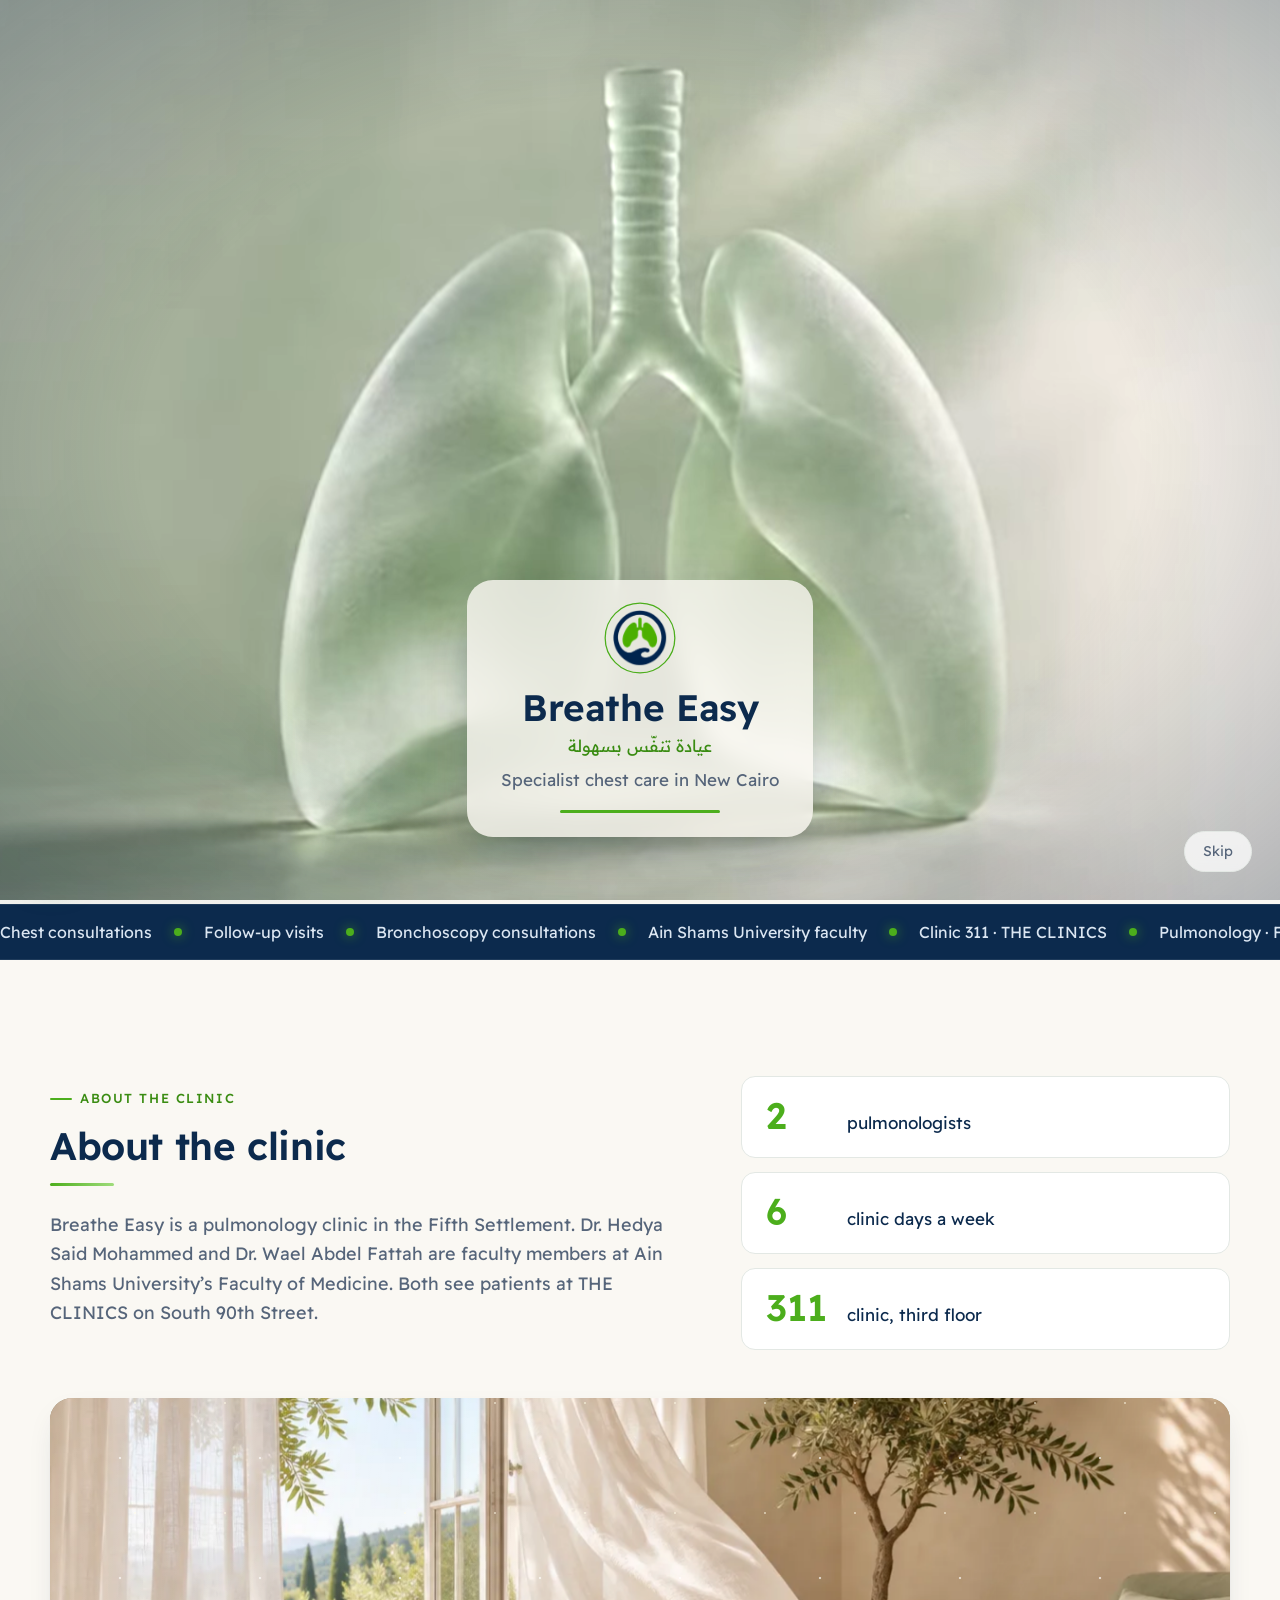
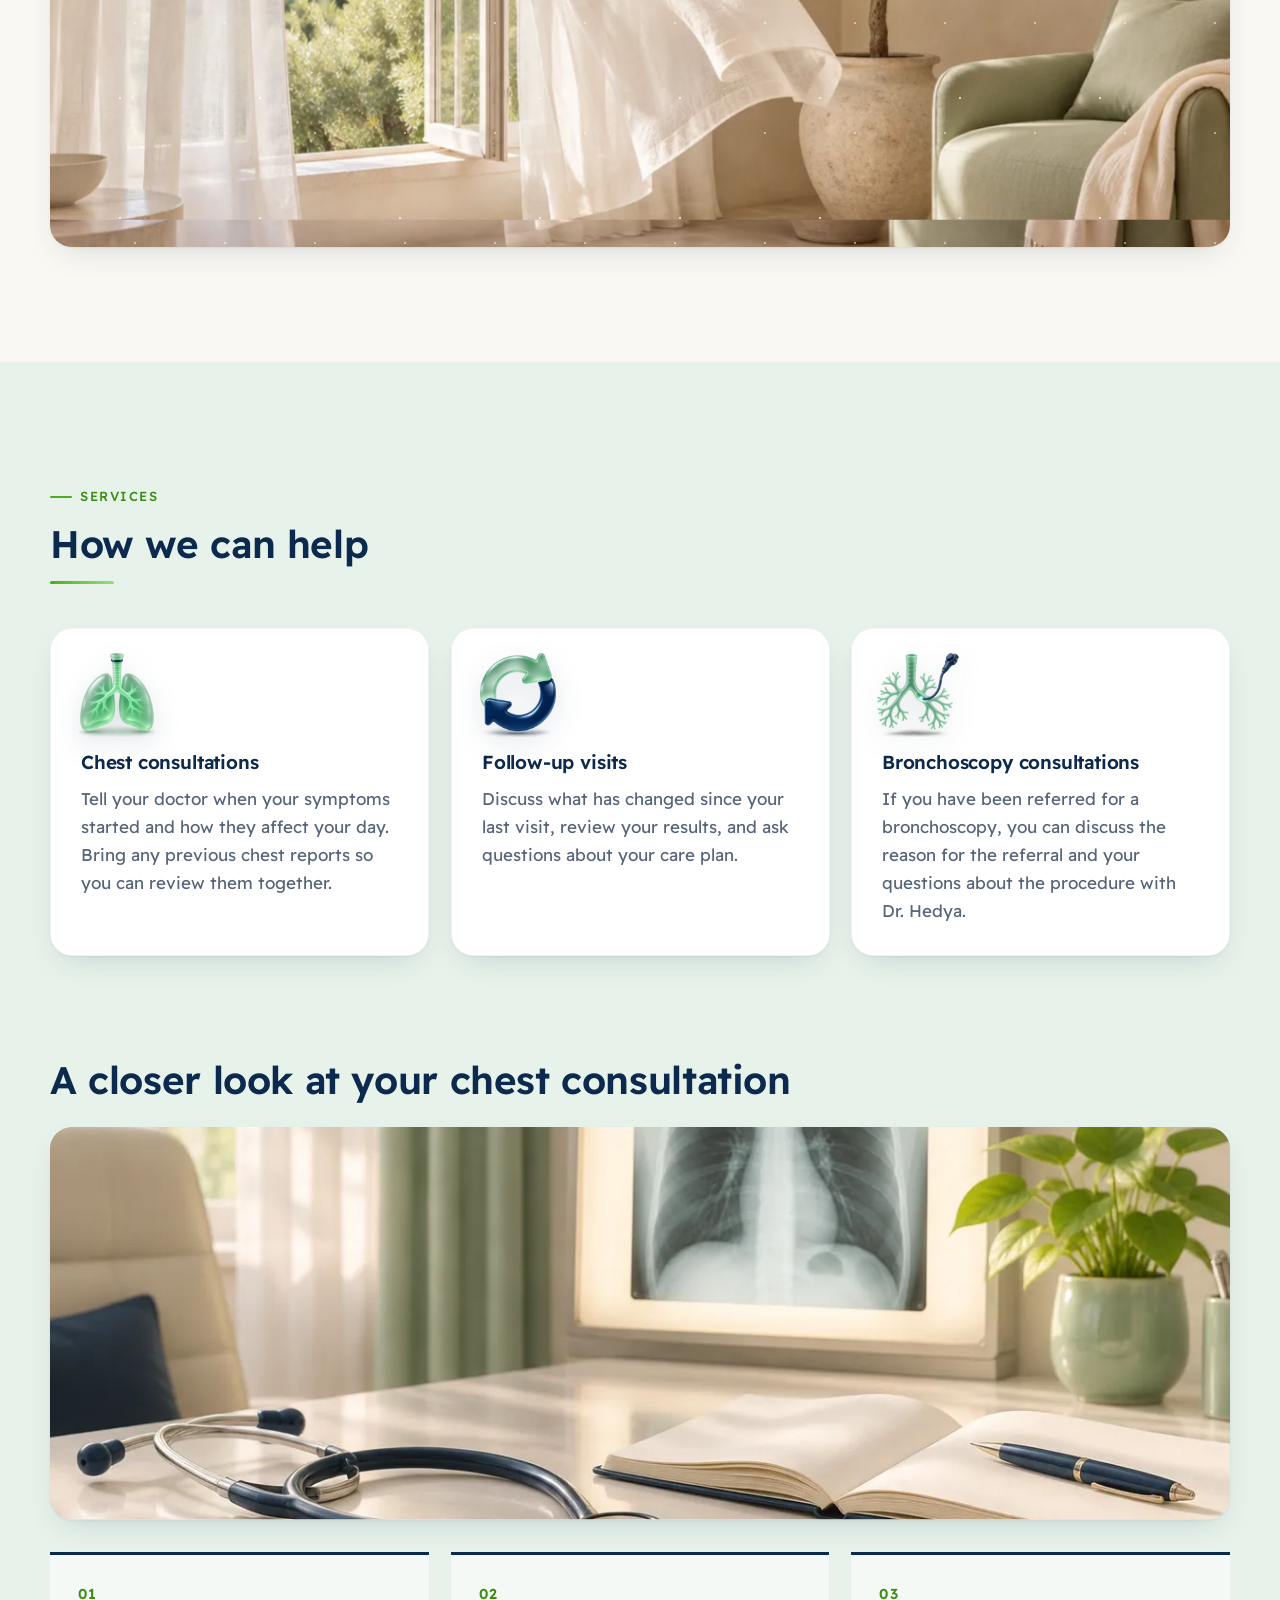
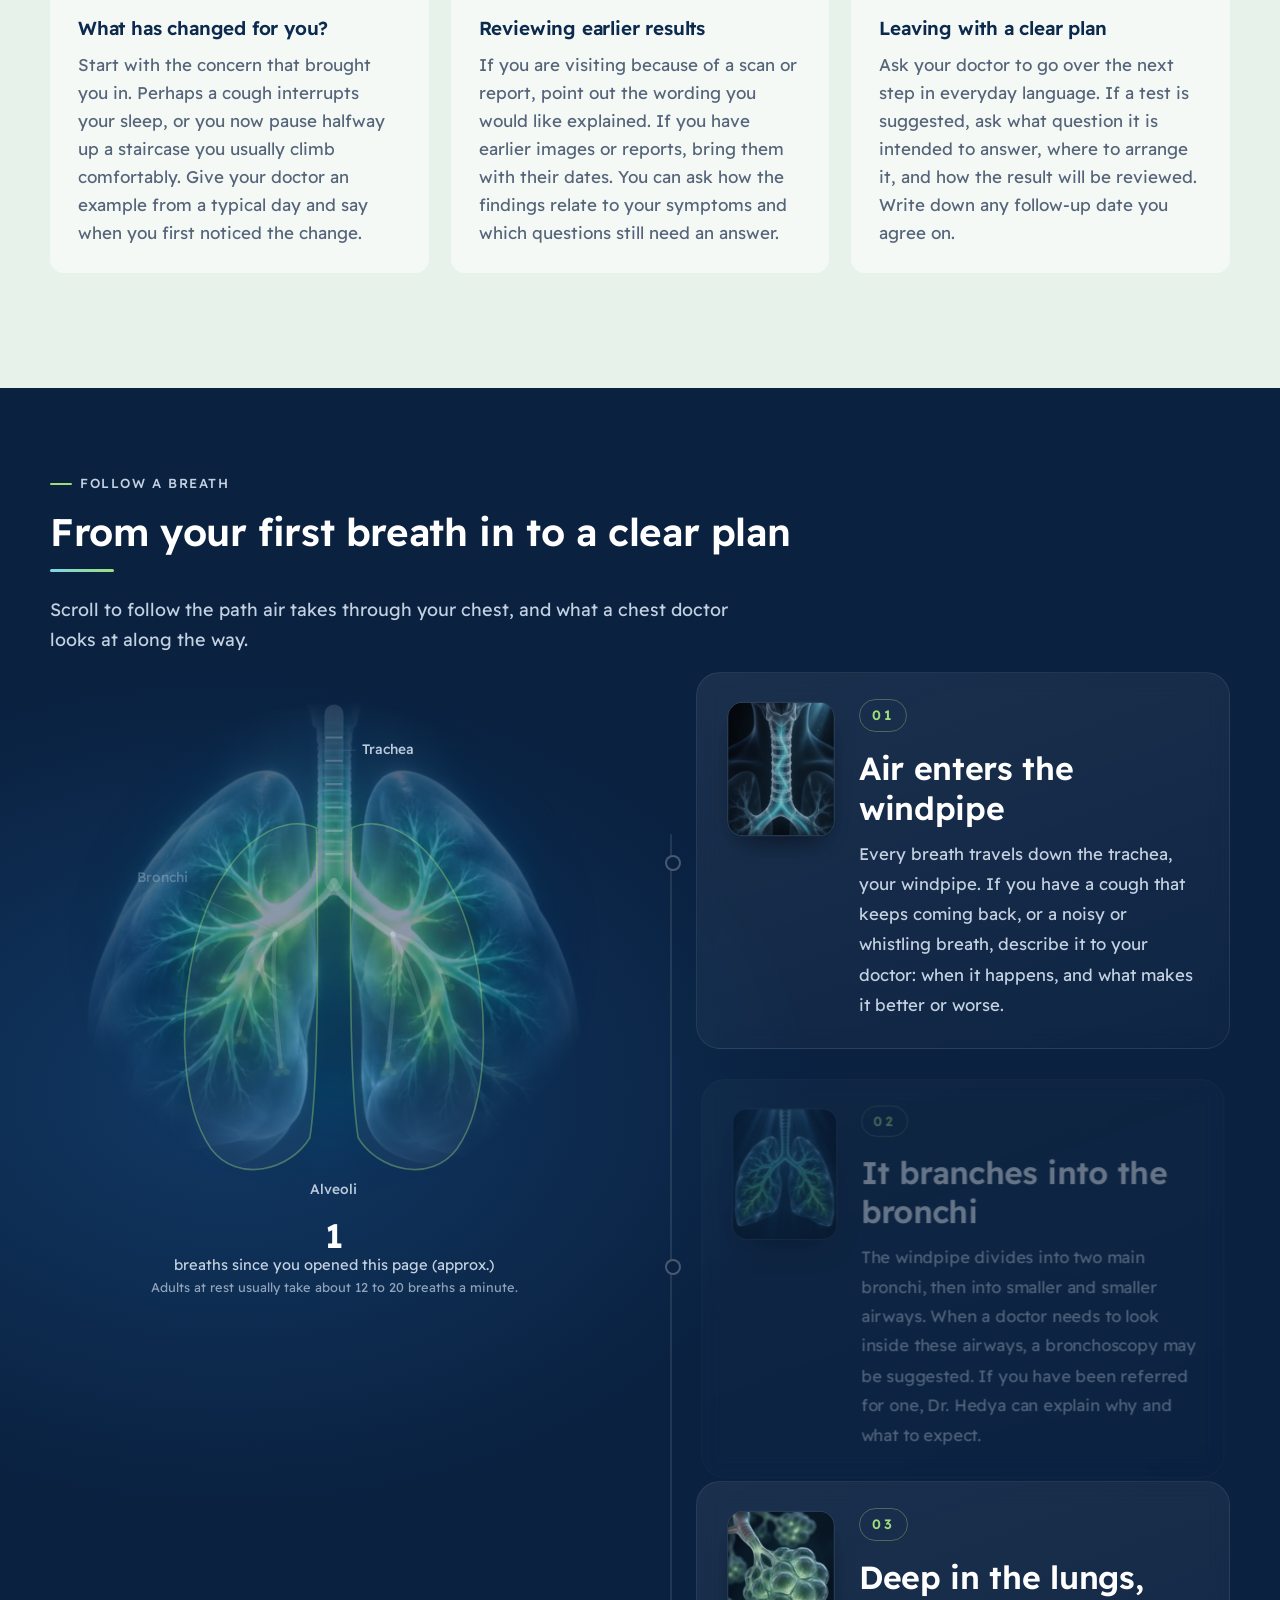
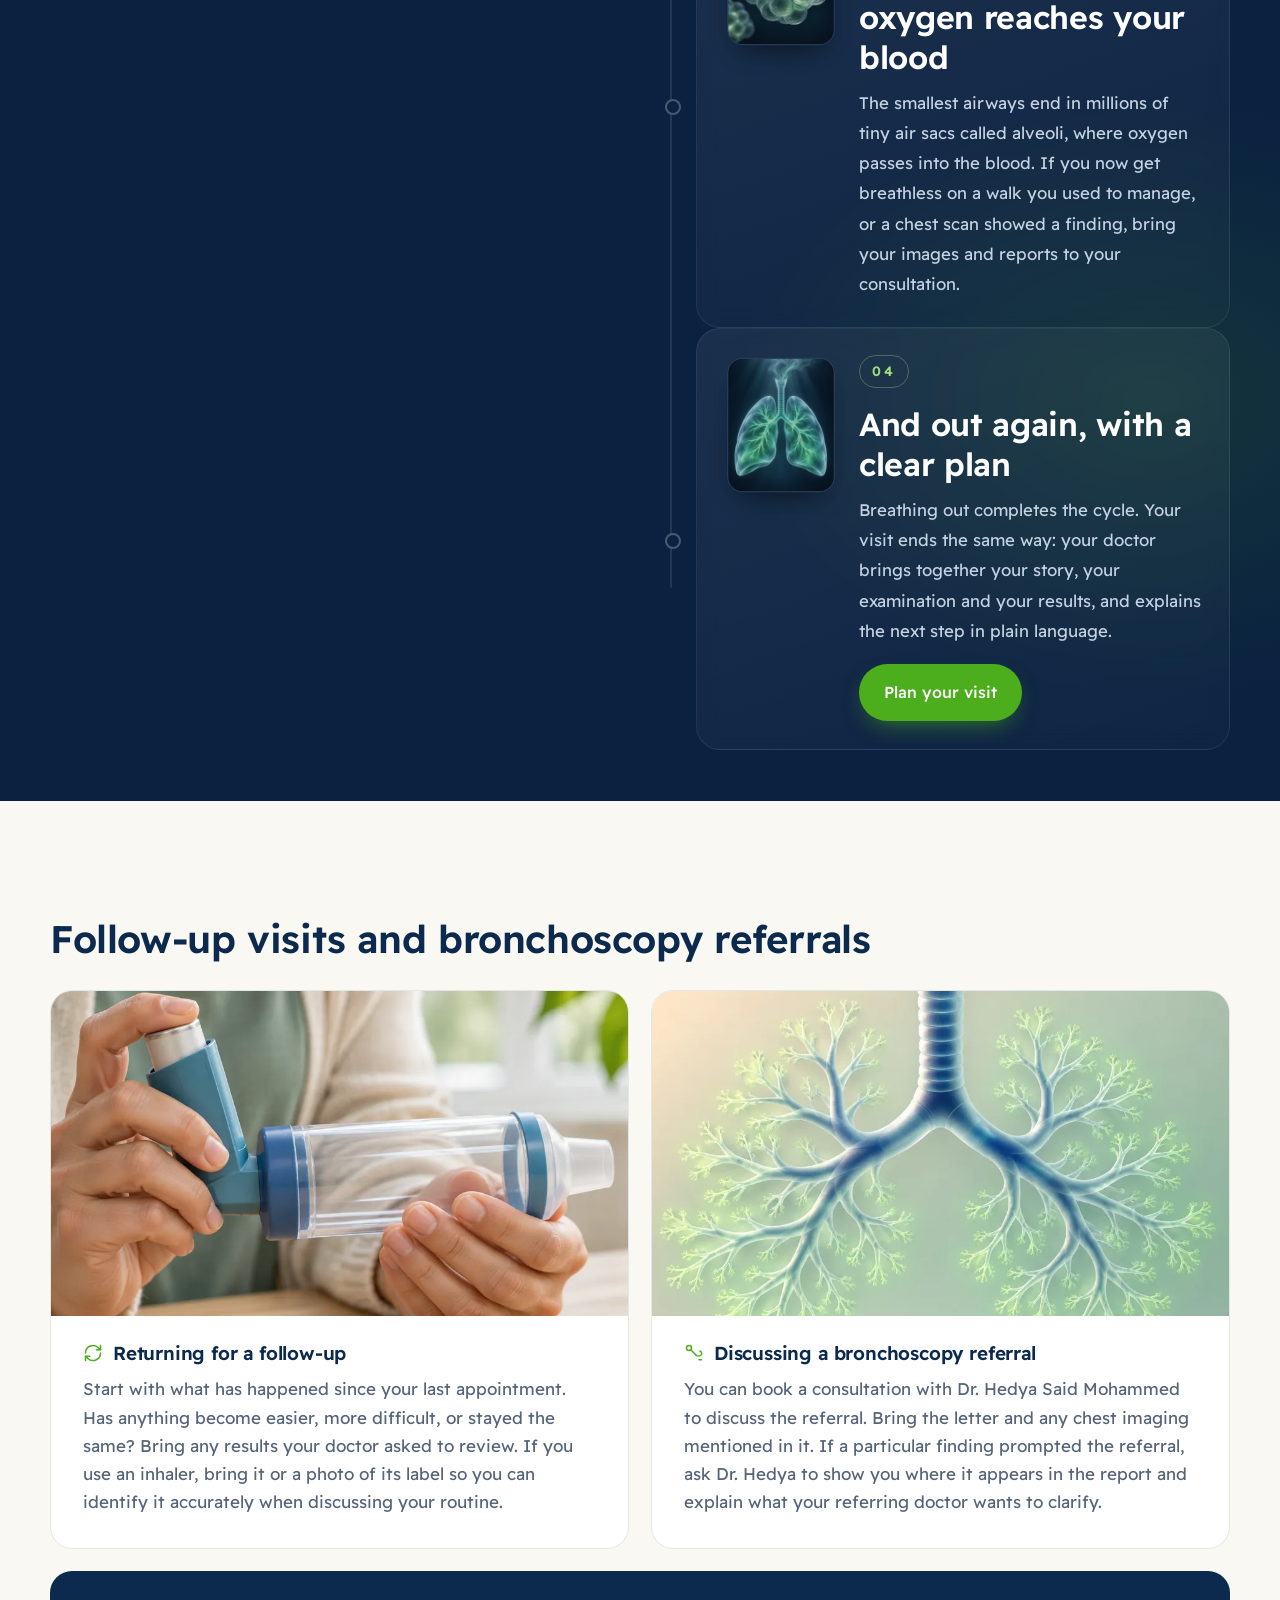
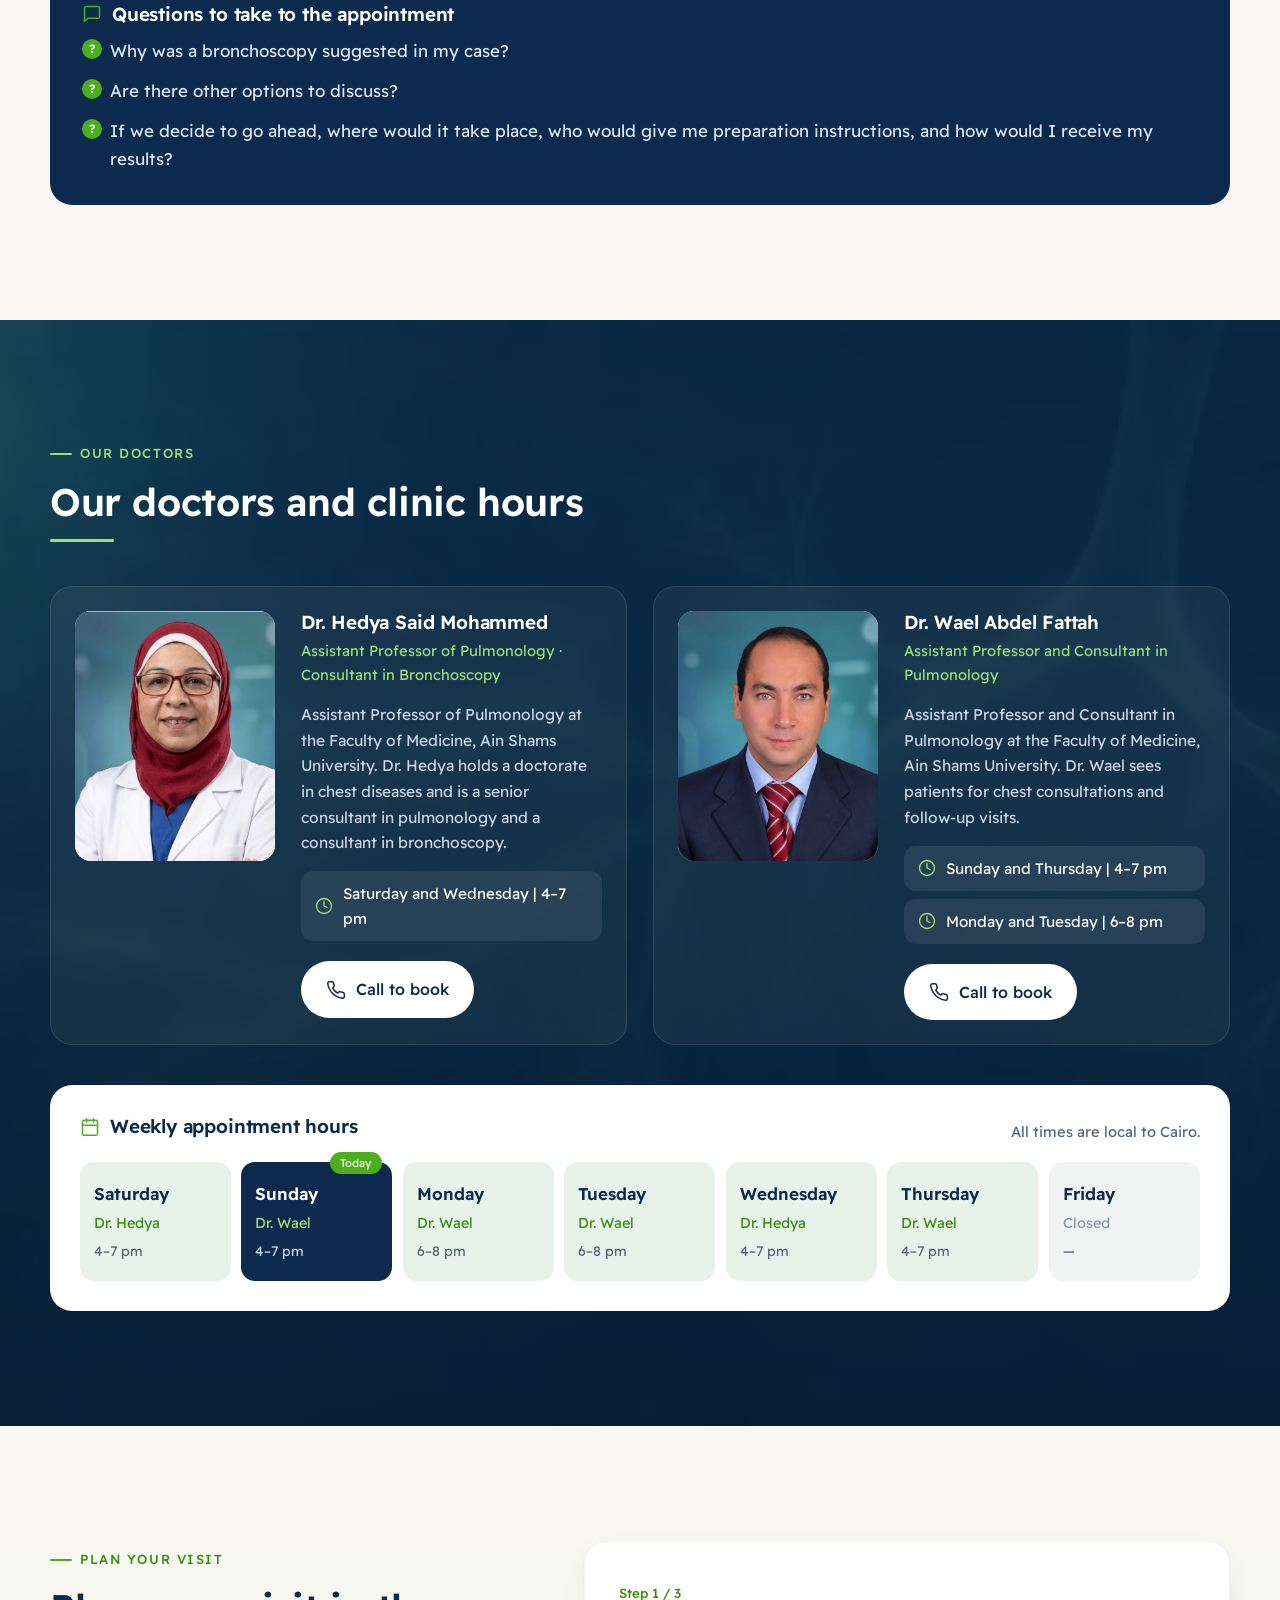
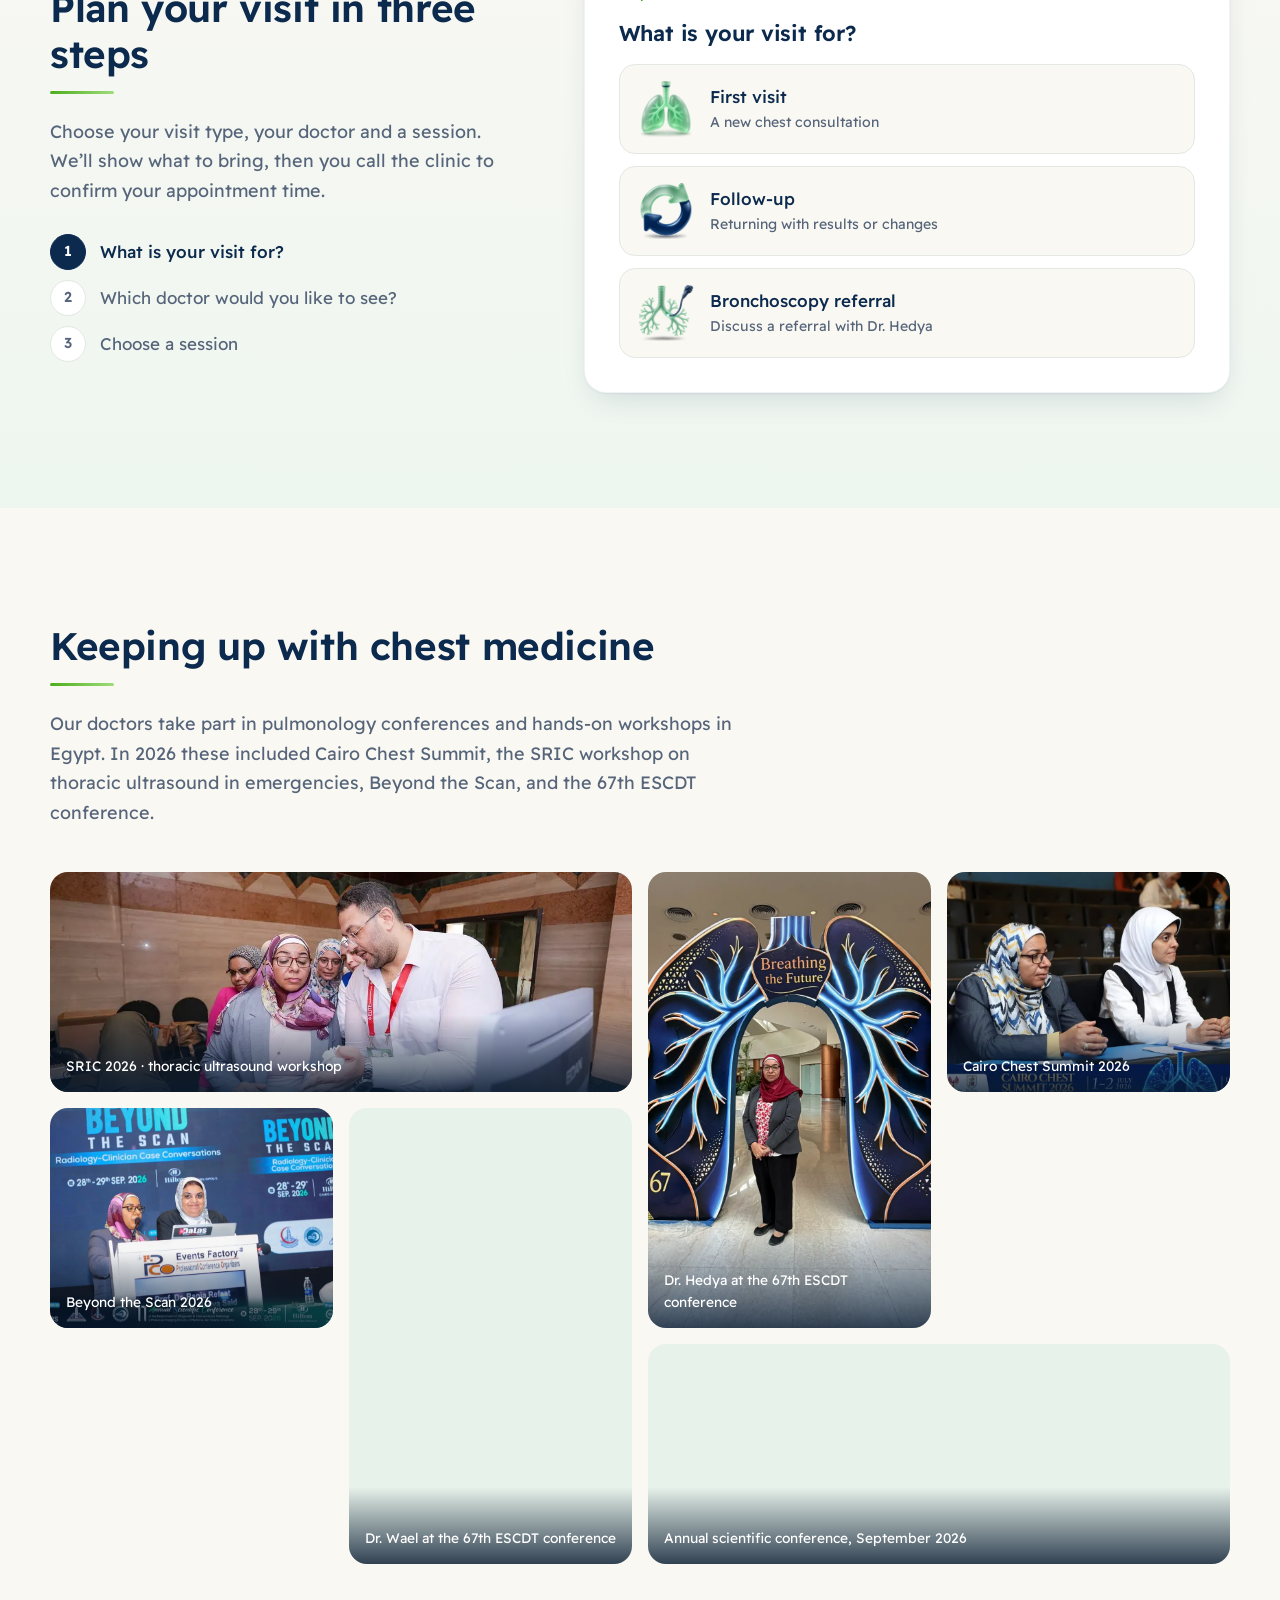
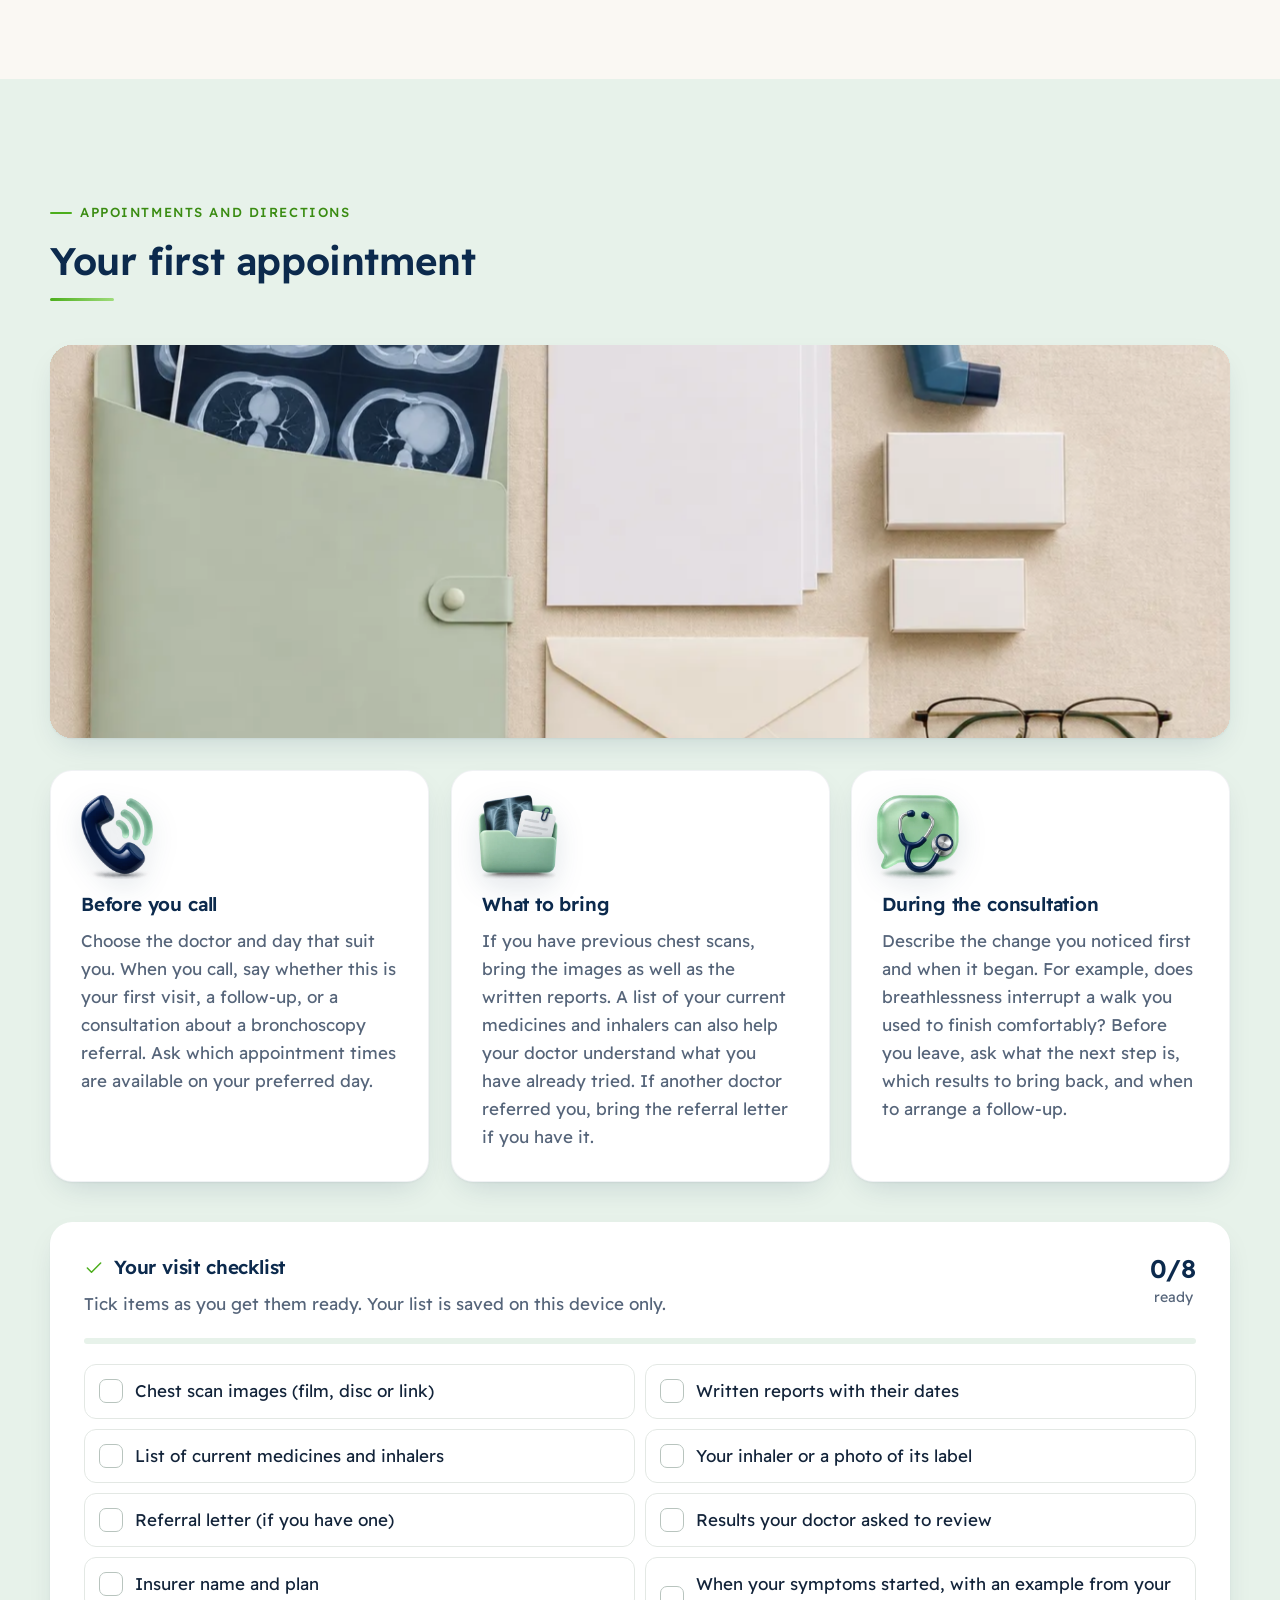
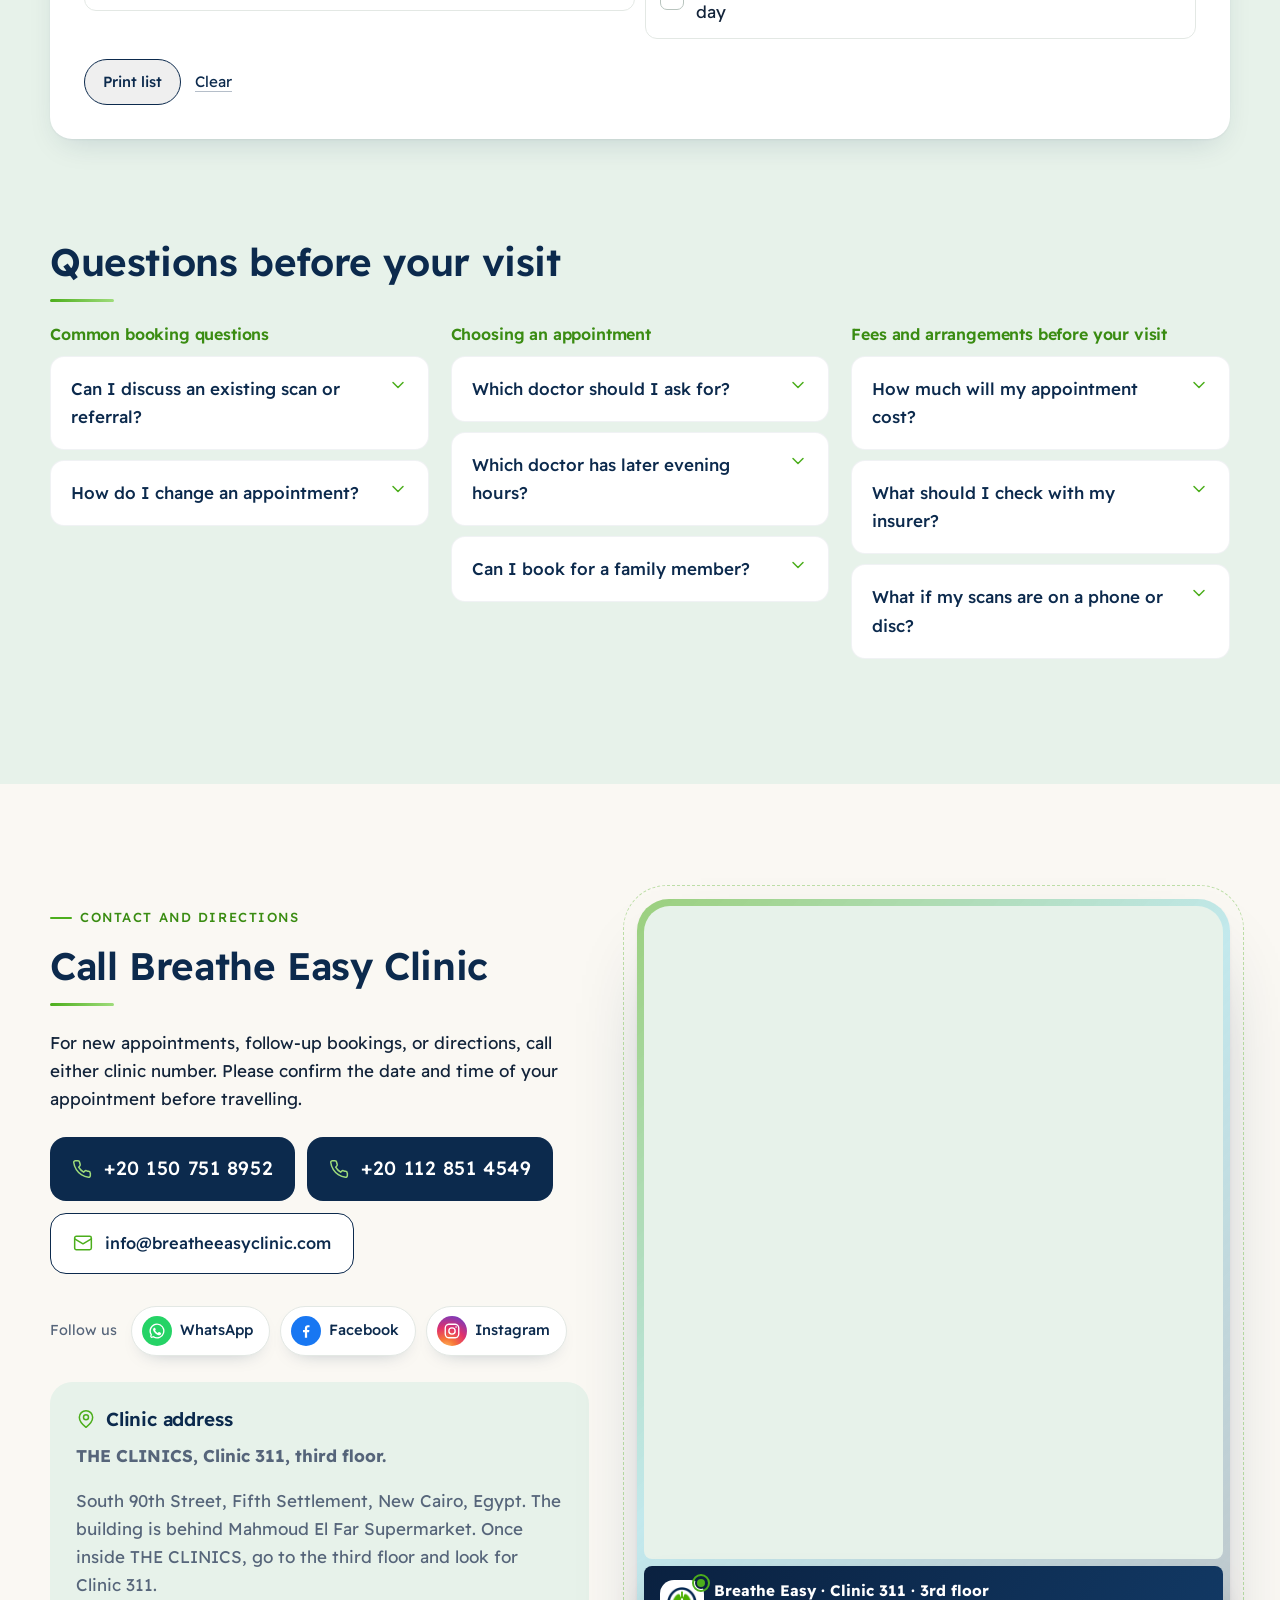
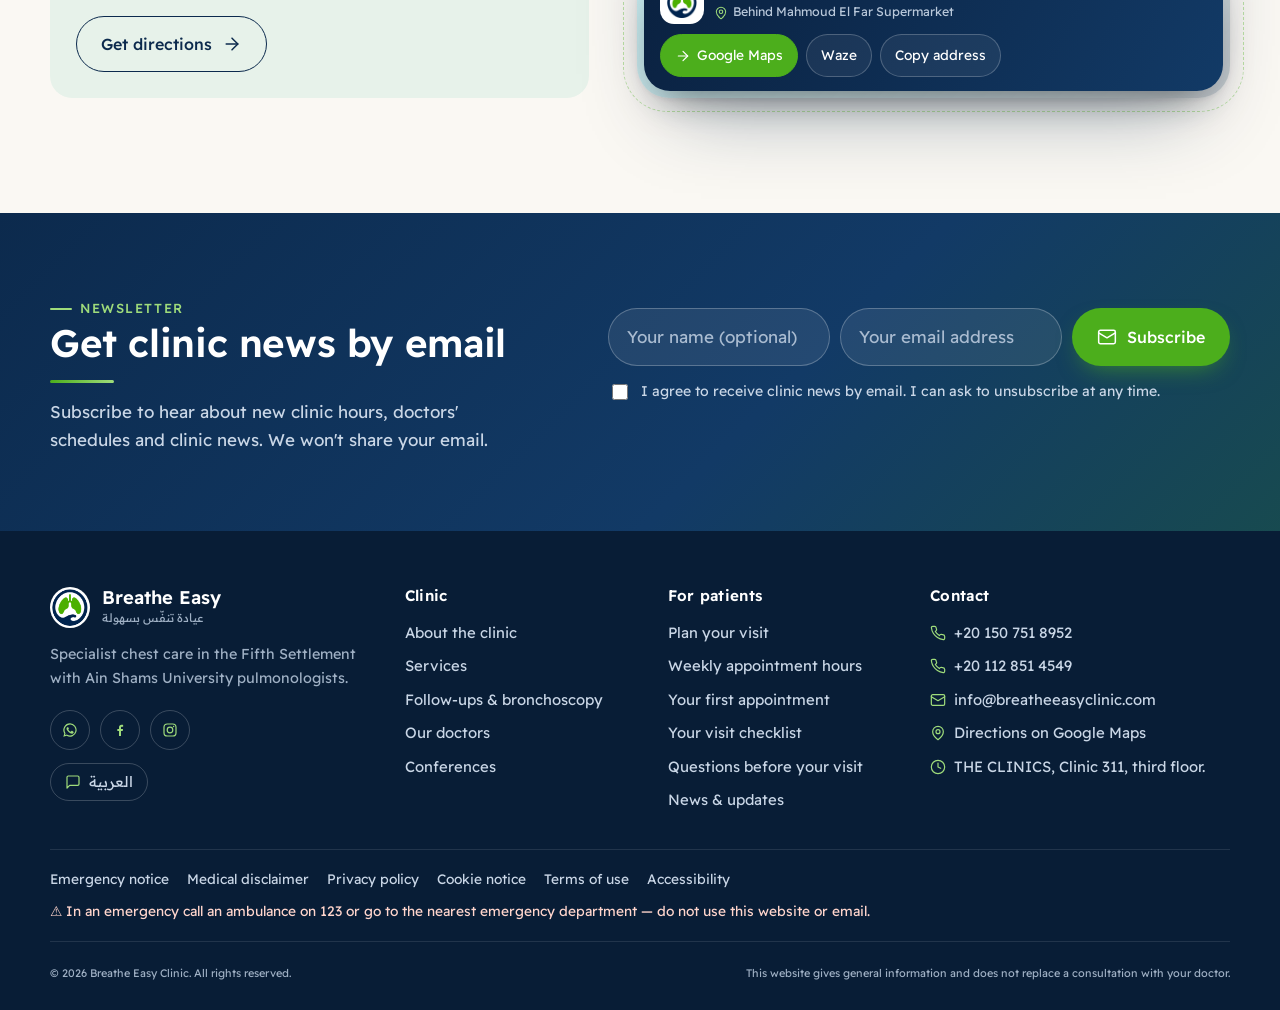
==== index.html @ fafe6972 "Admin: doctors & hours editor with closure dates, announcement pop-up/banner, account (password, sig" ====
<!doctype html>
<html lang="en" dir="ltr" class="no-js">
<head>
<meta charset="utf-8">
<script>(function(d){d.classList.remove('no-js');try{if(!sessionStorage.getItem('be-intro')&&!matchMedia('(prefers-reduced-motion: reduce)').matches)d.classList.add('has-intro')}catch(e){}})(document.documentElement)</script>
<meta name="viewport" content="width=device-width, initial-scale=1">
<title>Breathe Easy Clinic | Pulmonologist &amp; Chest Doctor in New Cairo</title>
<meta name="description" content="Chest and lung specialists in the Fifth Settlement, New Cairo: chest consultations, follow-up visits and bronchoscopy referral consultations with Ain Shams University pulmonologists. Call to book.">
<meta name="theme-color" content="#0c2a4d">
<meta name="robots" content="index, follow, max-image-preview:large">
<meta name="geo.region" content="EG-C">
<meta name="geo.placename" content="Fifth Settlement, New Cairo">
<link rel="preload" as="image" href="assets/hero-breath-poster.webp" fetchpriority="high">
<link rel="canonical" href="https://breatheeasyclinic.com/">
<link rel="alternate" hreflang="en" href="https://breatheeasyclinic.com/">
<link rel="alternate" hreflang="ar" href="https://breatheeasyclinic.com/ar/">
<link rel="alternate" hreflang="x-default" href="https://breatheeasyclinic.com/">
<meta property="og:type" content="website">
<meta property="og:site_name" content="Breathe Easy Clinic">
<meta property="og:url" content="https://breatheeasyclinic.com/">
<meta property="og:title" content="Breathe Easy Clinic | Pulmonologist &amp; Chest Doctor in New Cairo">
<meta property="og:description" content="Chest and lung specialists in the Fifth Settlement, New Cairo: chest consultations, follow-up visits and bronchoscopy referral consultations with Ain Shams University pulmonologists. Call to book.">
<meta property="og:image" content="https://breatheeasyclinic.com/assets/og-cover.jpg">
<meta property="og:image:width" content="1200">
<meta property="og:image:height" content="457">
<meta property="og:image:alt" content="Breathe Easy Clinic logo with frosted glass lungs">
<meta property="og:locale" content="en_US">
<meta property="og:locale:alternate" content="ar_EG">
<meta name="twitter:card" content="summary_large_image">
<meta name="twitter:title" content="Breathe Easy Clinic | Pulmonologist &amp; Chest Doctor in New Cairo">
<meta name="twitter:description" content="Chest and lung specialists in the Fifth Settlement, New Cairo: chest consultations, follow-up visits and bronchoscopy referral consultations with Ain Shams University pulmonologists. Call to book.">
<meta name="twitter:image" content="https://breatheeasyclinic.com/assets/og-cover.jpg">
<link rel="icon" type="image/png" href="assets/favicon.png">
<link rel="preconnect" href="https://fonts.googleapis.com">
<link rel="preconnect" href="https://fonts.gstatic.com" crossorigin>
<link href="https://fonts.googleapis.com/css2?family=Readex+Pro:wght@300;400;500;600;700&display=swap" rel="stylesheet">
<link rel="stylesheet" href="styles.css?v=202611280731">
<link rel="stylesheet" href="features.css?v=202611280731">
<link rel="stylesheet" href="dynamics.css?v=202611280731">
<link rel="stylesheet" href="mobile.css?v=202611280731">
<script type="application/ld+json">{"@context": "https://schema.org", "@type": "MedicalClinic", "name": "Breathe Easy", "alternateName": "عيادة تنفّس بسهولة", "medicalSpecialty": "Pulmonary", "url": "https://breatheeasyclinic.com/", "telephone": ["+201507518952", "+201128514549"], "email": "info@breatheeasyclinic.com", "image": "https://breatheeasyclinic.com/assets/og-cover.jpg", "address": {"@type": "PostalAddress", "streetAddress": "THE CLINICS, Clinic 311, third floor, South 90th Street", "addressLocality": "Fifth Settlement, New Cairo", "addressRegion": "Cairo", "addressCountry": "EG"}, "openingHoursSpecification": [{"@type": "OpeningHoursSpecification", "dayOfWeek": ["Saturday", "Wednesday"], "opens": "16:00", "closes": "19:00"}, {"@type": "OpeningHoursSpecification", "dayOfWeek": ["Sunday", "Thursday"], "opens": "16:00", "closes": "19:00"}, {"@type": "OpeningHoursSpecification", "dayOfWeek": ["Monday", "Tuesday"], "opens": "18:00", "closes": "20:00"}], "areaServed": [{"@type": "City", "name": "New Cairo"}, {"@type": "Place", "name": "Fifth Settlement"}], "availableLanguage": ["ar", "en"], "logo": "https://breatheeasyclinic.com/assets/logo-mark.png", "hasMap": "https://www.google.com/maps/search/?api=1&query=THE+CLINICS+South+90th+Street+Fifth+Settlement+New+Cairo", "isAcceptingNewPatients": true, "sameAs": ["https://www.facebook.com/profile.php?id=61596596594004", "https://www.instagram.com/breathe3679/"], "availableService": [{"@type": "MedicalProcedure", "name": "Chest consultations"}, {"@type": "MedicalProcedure", "name": "Follow-up visits"}, {"@type": "MedicalProcedure", "name": "Bronchoscopy consultations"}], "employee": [{"@type": "Physician", "name": "Dr. Hedya Said Mohammed", "medicalSpecialty": "Pulmonary", "description": "Assistant Professor of Pulmonology at the Faculty of Medicine, Ain Shams University. Dr. Hedya holds a doctorate in chest diseases and is a senior consultant in pulmonology and a consultant in bronchoscopy.", "image": "https://breatheeasyclinic.com/assets/dr-hedya.webp", "alumniOf": {"@type": "CollegeOrUniversity", "name": "Ain Shams University"}}, {"@type": "Physician", "name": "Dr. Wael Abdel Fattah", "medicalSpecialty": "Pulmonary", "description": "Assistant Professor and Consultant in Pulmonology at the Faculty of Medicine, Ain Shams University. Dr. Wael sees patients for chest consultations and follow-up visits.", "image": "https://breatheeasyclinic.com/assets/dr-wael.webp", "alumniOf": {"@type": "CollegeOrUniversity", "name": "Ain Shams University"}}]}</script>
<script type="application/ld+json">{"@context": "https://schema.org", "@type": "FAQPage", "mainEntity": [{"@type": "Question", "name": "Can I discuss an existing scan or referral?", "acceptedAnswer": {"@type": "Answer", "text": "Yes. Mention this when booking and bring the relevant documents. For a bronchoscopy referral, request a consultation with Dr. Hedya to discuss why the procedure was suggested and what happens next."}}, {"@type": "Question", "name": "How do I change an appointment?", "acceptedAnswer": {"@type": "Answer", "text": "Call the clinic with your name, your doctor’s name, and the date of your booking so you can ask about another available time."}}, {"@type": "Question", "name": "Which doctor should I ask for?", "acceptedAnswer": {"@type": "Answer", "text": "Both Dr. Hedya and Dr. Wael see patients for chest consultations. If you have already seen one of them and are returning with results, give that doctor’s name when you call. For a bronchoscopy referral, ask for a consultation with Dr. Hedya."}}, {"@type": "Question", "name": "Which doctor has later evening hours?", "acceptedAnswer": {"@type": "Answer", "text": "Dr. Wael’s Monday and Tuesday sessions run from 6 to 8 pm. If you prefer Saturday, Dr. Hedya sees patients from 4 to 7 pm. Call to check which appointment times are still available within the session."}}, {"@type": "Question", "name": "Can I book for a family member?", "acceptedAnswer": {"@type": "Answer", "text": "When you call on someone else’s behalf, have the patient’s name, the preferred doctor, and a suitable day ready. If the patient needs help getting to the third floor, ask about the building entrance, lift access, and the easiest drop-off point before setting out."}}, {"@type": "Question", "name": "How much will my appointment cost?", "acceptedAnswer": {"@type": "Answer", "text": "Tell the clinic whether you are booking a first consultation, returning with test results, or discussing a referral. Ask for the fee for that visit and which payment methods you can use. If you need a receipt for reimbursement, mention it when you book."}}, {"@type": "Question", "name": "What should I check with my insurer?", "acceptedAnswer": {"@type": "Answer", "text": "Have the name of your insurer and your plan ready. Ask the clinic whether it accepts that specific plan, then check with your insurer about referrals, prior approval, and any amount you would pay yourself."}}, {"@type": "Question", "name": "What if my scans are on a phone or disc?", "acceptedAnswer": {"@type": "Answer", "text": "When booking, ask which formats the doctor can review. If your images are accessed through a radiology centre’s link, check that the link opens before your visit. Keep the written report with the images so the doctor can tell which examination and date they belong to."}}]}</script>
<script type="application/ld+json">{"@context": "https://schema.org", "@type": "WebSite", "name": "Breathe Easy Clinic", "alternateName": "عيادة تنفّس بسهولة", "url": "https://breatheeasyclinic.com/", "inLanguage": ["en", "ar"]}</script>
</head>
<body>
<div class="intro" id="intro" aria-hidden="true">
  <video class="intro-video" muted playsinline preload="auto" poster="assets/intro-poster.webp"><source src="assets/intro.webm" type="video/webm"><source src="assets/intro.mp4" type="video/mp4"></video>
  <div class="intro-inner">
    <div class="intro-logo">
      <svg class="intro-ring" viewBox="0 0 120 120"><circle cx="60" cy="60" r="55"/></svg>
      <img class="intro-mark" src="assets/logo-mark.png" alt="">
    </div>
    <div class="intro-name"><strong>Breathe Easy</strong><span>عيادة تنفّس بسهولة</span></div>
    <p class="intro-tag">Specialist chest care in New Cairo</p>
    <div class="intro-breath"><span></span></div>
  </div>
  <button class="intro-skip" type="button">Skip</button>
</div>
<div class="progress" aria-hidden="true"><span id="progress"></span></div>
<a class="skip" href="#main">Skip to content</a>

<header class="site-header" id="top">
  <div class="wrap nav-row">
    <a class="brand" href="#top" aria-label="Breathe Easy">
      <img src="assets/logo-mark.png" alt="" width="44" height="45">
      <span><strong>Breathe Easy</strong><small>Chest Clinic · New Cairo</small></span>
    </a>
    <nav class="main-nav" aria-label="Main">
      <a href="#about">About the clinic</a>
      <a href="#services">Services</a>
      <a href="#doctors">Our doctors</a>
      <a href="#visit">Appointments and directions</a>
      <a href="#newsletter" class="nav-sub">News &amp; updates</a>
    </nav>
    <div class="nav-actions">
      <span class="status" id="status" hidden><i></i><span></span></span>
      <a class="btn btn-ghost btn-sm sub-btn" href="#newsletter"><svg class="ic" viewBox="0 0 24 24" fill="none" stroke="currentColor" stroke-width="1.8" stroke-linecap="round" stroke-linejoin="round" aria-hidden="true"><path d="M6 8a6 6 0 0 1 12 0c0 7 3 9 3 9H3s3-2 3-9"/><path d="M10.3 21a1.94 1.94 0 0 0 3.4 0"/></svg><span>Subscribe</span></a>
      <a class="lang" href="ar/" hreflang="ar" lang="ar">العربية</a>
      <a class="btn btn-primary btn-sm" href="tel:+201507518952"><svg class="ic" viewBox="0 0 24 24" fill="none" stroke="currentColor" stroke-width="1.8" stroke-linecap="round" stroke-linejoin="round" aria-hidden="true"><path d="M22 16.9v3a2 2 0 0 1-2.2 2 19.8 19.8 0 0 1-8.6-3.1 19.5 19.5 0 0 1-6-6A19.8 19.8 0 0 1 2.1 4.2 2 2 0 0 1 4.1 2h3a2 2 0 0 1 2 1.7c.1.9.4 1.8.7 2.7a2 2 0 0 1-.5 2.1L8 9.8a16 16 0 0 0 6 6l1.3-1.3a2 2 0 0 1 2.1-.4c.9.3 1.8.6 2.7.7a2 2 0 0 1 1.7 2z"/></svg><span>Call to book</span></a>
      <button class="menu-btn" aria-label="Menu" aria-expanded="false"><span></span><span></span></button>
    </div>
  </div>
</header>

<main id="main">

<section class="hero">
  <div class="wrap hero-grid">
    <div class="hero-copy">
      <p class="eyebrow">Pulmonology · Fifth Settlement</p>
      <h1>Specialist chest care in New Cairo</h1>
      <p class="lead">A cough that keeps coming back, shortness of breath on your usual walk, or questions about a chest scan can bring you to a lung specialist. At Breathe Easy Clinic, you can discuss what you’ve noticed with a pulmonologist and understand the next step in your care.</p>
      <div class="cta-row">
        <a class="btn btn-primary" href="tel:+201507518952"><svg class="ic" viewBox="0 0 24 24" fill="none" stroke="currentColor" stroke-width="1.8" stroke-linecap="round" stroke-linejoin="round" aria-hidden="true"><path d="M22 16.9v3a2 2 0 0 1-2.2 2 19.8 19.8 0 0 1-8.6-3.1 19.5 19.5 0 0 1-6-6A19.8 19.8 0 0 1 2.1 4.2 2 2 0 0 1 4.1 2h3a2 2 0 0 1 2 1.7c.1.9.4 1.8.7 2.7a2 2 0 0 1-.5 2.1L8 9.8a16 16 0 0 0 6 6l1.3-1.3a2 2 0 0 1 2.1-.4c.9.3 1.8.6 2.7.7a2 2 0 0 1 1.7 2z"/></svg><span>Call to book</span></a>
        <a class="btn btn-ghost" href="#plan"><span>Plan your visit</span><svg class="ic flip" viewBox="0 0 24 24" fill="none" stroke="currentColor" stroke-width="1.8" stroke-linecap="round" stroke-linejoin="round" aria-hidden="true"><path d="M5 12h14"/><path d="m12 5 7 7-7 7"/></svg></a>
      </div>
      <ul class="chips">
        <li><svg class="ic" viewBox="0 0 24 24" fill="none" stroke="currentColor" stroke-width="1.8" stroke-linecap="round" stroke-linejoin="round" aria-hidden="true"><path d="M20 10c0 6-8 12-8 12s-8-6-8-12a8 8 0 0 1 16 0z"/><circle cx="12" cy="10" r="3"/></svg>Clinic 311 · THE CLINICS</li>
        <li><svg class="ic" viewBox="0 0 24 24" fill="none" stroke="currentColor" stroke-width="1.8" stroke-linecap="round" stroke-linejoin="round" aria-hidden="true"><path d="M22 10 12 5 2 10l10 5 10-5z"/><path d="M6 12v5c3 2 9 2 12 0v-5"/></svg>Ain Shams University faculty</li>
      </ul>
      <div class="pacer" id="pacer" data-labels='{&quot;start&quot;: &quot;Tap to start a calm breath&quot;, &quot;inhale&quot;: &quot;Breathe in…&quot;, &quot;exhale&quot;: &quot;Breathe out…&quot;}'>
        <button type="button" aria-pressed="false" aria-label="Breathe with us"><span class="orb"></span></button>
        <div class="pc-text"><small>Breathe with us</small><span class="pc-label" aria-live="polite">Tap to start a calm breath</span></div>
      </div>
    </div>
    <div class="hero-visual">
      <div class="breath-ring" aria-hidden="true"></div>
      <div class="hero-img"><img src="assets/hero-breath-poster.webp" alt="Frosted glass lungs, Breathe Easy Clinic" width="900" height="900" fetchpriority="high"><video class="hero-video" muted loop playsinline preload="metadata" poster="assets/hero-breath-poster.webp" aria-hidden="true"><source src="assets/hero-breath.webm" type="video/webm"><source src="assets/hero-breath.mp4" type="video/mp4"></video></div>
      <div class="today-card" id="todayCard" aria-live="polite">
        <span class="pulse" aria-hidden="true"></span>
        <div><small id="todayLabel">Today at the clinic</small><strong id="todayDoc">—</strong><span id="todayTime"></span></div>
      </div>
    </div>
  </div>
</section>

<div class="marquee" aria-hidden="true"><div class="marquee-track"><span>Chest consultations</span><span>Follow-up visits</span><span>Bronchoscopy consultations</span><span>Ain Shams University faculty</span><span>Clinic 311 · THE CLINICS</span><span>Pulmonology · Fifth Settlement</span><span>Chest consultations</span><span>Follow-up visits</span><span>Bronchoscopy consultations</span><span>Ain Shams University faculty</span><span>Clinic 311 · THE CLINICS</span><span>Pulmonology · Fifth Settlement</span></div></div>

<section class="about section" id="about">
  <div class="wrap about-grid">
    <div class="reveal">
      <p class="eyebrow">About the clinic</p>
      <h2>About the clinic</h2>
      <p class="body-lg">Breathe Easy is a pulmonology clinic in the Fifth Settlement. Dr. Hedya Said Mohammed and Dr. Wael Abdel Fattah are faculty members at Ain Shams University’s Faculty of Medicine. Both see patients at THE CLINICS on South 90th Street.</p>
    </div>
    <ul class="stats reveal">
      <li><b data-count="2">2</b><span>pulmonologists</span></li>
      <li><b data-count="6" data-stat="days">6</b><span>clinic days a week</span></li>
      <li><b data-count="311">311</b><span>clinic, third floor</span></li>
    </ul>
  </div>
  <div class="wrap"><figure class="banner banner-air reveal"><span class="air-sun" aria-hidden="true"></span><span class="air-dust" aria-hidden="true"></span><video class="bg-video air-video" muted loop playsinline preload="none" poster="assets/img-air.webp" aria-hidden="true"><source src="assets/air-wind.webm?v=202611280731" type="video/webm"><source src="assets/air-wind.mp4?v=202611280731" type="video/mp4"></video><img src="assets/img-air.webp" alt="Sunlit room with curtains moving in a breeze" loading="lazy" width="1600" height="900"></figure></div>
</section>

<section class="services section tint" id="services">
  <div class="wrap">
    <div class="sec-head reveal"><p class="eyebrow">Services</p><h2>How we can help</h2></div>
    <div class="cards3">
      <article class="card svc reveal"><div class="svc-ic3d"><img src="assets/icon3d-lungs.webp" alt="" width="128" height="128" loading="lazy"></div><h3>Chest consultations</h3><p>Tell your doctor when your symptoms started and how they affect your day. Bring any previous chest reports so you can review them together.</p></article>
      <article class="card svc reveal"><div class="svc-ic3d"><img src="assets/icon3d-follow.webp" alt="" width="128" height="128" loading="lazy"></div><h3>Follow-up visits</h3><p>Discuss what has changed since your last visit, review your results, and ask questions about your care plan.</p></article>
      <article class="card svc reveal"><div class="svc-ic3d"><img src="assets/icon3d-bronch.webp" alt="" width="128" height="128" loading="lazy"></div><h3>Bronchoscopy consultations</h3><p>If you have been referred for a bronchoscopy, you can discuss the reason for the referral and your questions about the procedure with Dr. Hedya.</p></article>
    </div>

    <div class="steps-block">
      <div class="steps-head">
        <h2 class="reveal">A closer look at your chest consultation</h2>
        <figure class="banner short reveal"><img src="assets/img-consult.webp" alt="Chest consultation desk with stethoscope and chest X-ray" loading="lazy" width="1600" height="900"></figure>
      </div>
      <ol class="steps">
        <li class="reveal"><span class="num">01</span><h3>What has changed for you?</h3><p>Start with the concern that brought you in. Perhaps a cough interrupts your sleep, or you now pause halfway up a staircase you usually climb comfortably. Give your doctor an example from a typical day and say when you first noticed the change.</p></li>
        <li class="reveal"><span class="num">02</span><h3>Reviewing earlier results</h3><p>If you are visiting because of a scan or report, point out the wording you would like explained. If you have earlier images or reports, bring them with their dates. You can ask how the findings relate to your symptoms and which questions still need an answer.</p></li>
        <li class="reveal"><span class="num">03</span><h3>Leaving with a clear plan</h3><p>Ask your doctor to go over the next step in everyday language. If a test is suggested, ask what question it is intended to answer, where to arrange it, and how the result will be reviewed. Write down any follow-up date you agree on.</p></li>
      </ol>
    </div>
  </div>
</section>

<section class="journey section" id="journey" data-stage="0">
  <div class="wrap">
    <div class="sec-head reveal"><p class="eyebrow">Follow a breath</p><h2>From your first breath in to a clear plan</h2><p class="body-lg">Scroll to follow the path air takes through your chest, and what a chest doctor looks at along the way.</p></div>
    <div class="jr-grid">
      <div class="jr-stage">
        <div class="jr-glow" aria-hidden="true"><video class="bg-video jr-video" muted loop playsinline preload="none" poster="assets/jr-bg.webp" aria-hidden="true"><source src="assets/jr-breath.webm?v=202611280731" type="video/webm"><source src="assets/jr-breath.mp4?v=202611280731" type="video/mp4"></video></div>
        <svg class="jr-svg" viewBox="0 0 400 475" dir="ltr" role="img" aria-label="From your first breath in to a clear plan">
          <defs><linearGradient id="jrAir" gradientUnits="userSpaceOnUse" x1="0" y1="20" x2="0" y2="440"><stop offset="0" stop-color="#7fd6e6"/><stop offset=".55" stop-color="#9fdc7b"/><stop offset="1" stop-color="#4cae1c"/></linearGradient></defs>
          <g class="jr-lungs">
            <path class="jr-lung" d="M184 128C150 112 96 146 74 232C58 300 60 380 88 420C112 452 160 440 178 410C186 360 186 250 184 128Z"/>
            <path class="jr-lung" d="M216 128C250 112 304 146 326 232C342 300 340 380 312 420C288 452 240 440 222 410C214 360 214 250 216 128Z"/>
          </g>
          <path class="jr-tube" d="M200 18V176"/>
          <g class="jr-rings"><path d="M192 40h16M192 62h16M192 84h16M192 106h16M192 128h16M192 150h16"/></g>
          <g class="jr-base">
            <path stroke-width="7" d="M200 176C190 196 170 210 145 225"/><path stroke-width="7" d="M200 176C210 196 230 210 255 225"/>
            <path stroke-width="4" d="M145 225C130 250 120 280 110 320"/><path stroke-width="4" d="M145 225C140 260 145 300 150 350"/><path stroke-width="4" d="M145 225C125 230 105 245 95 270"/>
            <path stroke-width="4" d="M255 225C270 250 280 280 290 320"/><path stroke-width="4" d="M255 225C260 260 255 300 250 350"/><path stroke-width="4" d="M255 225C275 230 295 245 305 270"/>
          </g>
          <g class="jr-airs">
            <path class="jr-air" pathLength="1" data-a="0" data-b=".2" stroke-width="10" d="M200 18V176"/>
            <path class="jr-air" pathLength="1" data-a=".2" data-b=".34" stroke-width="7" d="M200 176C190 196 170 210 145 225"/><path class="jr-air" pathLength="1" data-a=".2" data-b=".34" stroke-width="7" d="M200 176C210 196 230 210 255 225"/>
            <path class="jr-air" pathLength="1" data-a=".33" data-b=".5" stroke-width="4" d="M145 225C130 250 120 280 110 320"/><path class="jr-air" pathLength="1" data-a=".33" data-b=".5" stroke-width="4" d="M145 225C140 260 145 300 150 350"/><path class="jr-air" pathLength="1" data-a=".33" data-b=".5" stroke-width="4" d="M145 225C125 230 105 245 95 270"/>
            <path class="jr-air" pathLength="1" data-a=".33" data-b=".5" stroke-width="4" d="M255 225C270 250 280 280 290 320"/><path class="jr-air" pathLength="1" data-a=".33" data-b=".5" stroke-width="4" d="M255 225C260 260 255 300 250 350"/><path class="jr-air" pathLength="1" data-a=".33" data-b=".5" stroke-width="4" d="M255 225C275 230 295 245 305 270"/>
          </g>
          <g class="jr-flows"><path class="jr-flow" d="M200 18V176C190 196 170 210 145 225"/><path class="jr-flow" d="M200 18V176C210 196 230 210 255 225"/></g>
          <g transform="translate(110 322)"><g class="jr-alv"><circle r="7"/><circle cx="9" cy="6" r="5.5"/><circle cx="-7" cy="8" r="5"/><circle cx="2" cy="-8" r="4.5"/></g></g><g transform="translate(150 352)"><g class="jr-alv"><circle r="7"/><circle cx="9" cy="6" r="5.5"/><circle cx="-7" cy="8" r="5"/><circle cx="2" cy="-8" r="4.5"/></g></g><g transform="translate(95 272)"><g class="jr-alv"><circle r="7"/><circle cx="9" cy="6" r="5.5"/><circle cx="-7" cy="8" r="5"/><circle cx="2" cy="-8" r="4.5"/></g></g><g transform="translate(290 322)"><g class="jr-alv"><circle r="7"/><circle cx="9" cy="6" r="5.5"/><circle cx="-7" cy="8" r="5"/><circle cx="2" cy="-8" r="4.5"/></g></g><g transform="translate(250 352)"><g class="jr-alv"><circle r="7"/><circle cx="9" cy="6" r="5.5"/><circle cx="-7" cy="8" r="5"/><circle cx="2" cy="-8" r="4.5"/></g></g><g transform="translate(305 272)"><g class="jr-alv"><circle r="7"/><circle cx="9" cy="6" r="5.5"/><circle cx="-7" cy="8" r="5"/><circle cx="2" cy="-8" r="4.5"/></g></g>
          <g class="jr-lbl" data-s="1" aria-hidden="true"><path d="M209 52h12"/><text x="226" y="56">Trachea</text></g>
          <g class="jr-lbl" data-s="2" aria-hidden="true"><path d="M60 184 143 223"/><text x="14" y="176">Bronchi</text></g>
          <g class="jr-lbl" data-s="3" aria-hidden="true"><text x="200" y="470" text-anchor="middle">Alveoli</text></g>
        </svg>
        <p class="jr-meter"><b class="jr-count">0</b><span>breaths since you opened this page (approx.)</span><small>Adults at rest usually take about 12 to 20 breaths a minute.</small></p>
      </div>
      <ol class="jr-steps">
        <li class="jr-step"><div class="jr-card"><img class="jr-img" src="assets/jr-1.webp" alt="" width="480" height="600" loading="lazy" decoding="async"><div class="jr-txt"><span class="jr-num">01</span><h3>Air enters the windpipe</h3><p>Every breath travels down the trachea, your windpipe. If you have a cough that keeps coming back, or a noisy or whistling breath, describe it to your doctor: when it happens, and what makes it better or worse.</p></div></div></li>
        <li class="jr-step"><div class="jr-card"><img class="jr-img" src="assets/jr-2.webp" alt="" width="480" height="600" loading="lazy" decoding="async"><div class="jr-txt"><span class="jr-num">02</span><h3>It branches into the bronchi</h3><p>The windpipe divides into two main bronchi, then into smaller and smaller airways. When a doctor needs to look inside these airways, a bronchoscopy may be suggested. If you have been referred for one, Dr. Hedya can explain why and what to expect.</p></div></div></li>
        <li class="jr-step"><div class="jr-card"><img class="jr-img" src="assets/jr-3.webp" alt="" width="480" height="600" loading="lazy" decoding="async"><div class="jr-txt"><span class="jr-num">03</span><h3>Deep in the lungs, oxygen reaches your blood</h3><p>The smallest airways end in millions of tiny air sacs called alveoli, where oxygen passes into the blood. If you now get breathless on a walk you used to manage, or a chest scan showed a finding, bring your images and reports to your consultation.</p></div></div></li>
        <li class="jr-step"><div class="jr-card"><img class="jr-img" src="assets/jr-4.webp" alt="" width="480" height="600" loading="lazy" decoding="async"><div class="jr-txt"><span class="jr-num">04</span><h3>And out again, with a clear plan</h3><p>Breathing out completes the cycle. Your visit ends the same way: your doctor brings together your story, your examination and your results, and explains the next step in plain language.</p><a class="btn btn-primary jr-cta" href="#plan">Plan your visit</a></div></div></li>
      </ol>
    </div>
  </div>
</section>

<section class="section" id="followup">
  <div class="wrap">
    <h2 class="reveal">Follow-up visits and bronchoscopy referrals</h2>
    <div class="split">
      <article class="panel reveal"><figure class="panel-img"><img src="assets/img-inhaler.webp" alt="Hands holding an inhaler with a spacer" loading="lazy" width="1200" height="900"></figure><h3><svg class="ic" viewBox="0 0 24 24" fill="none" stroke="currentColor" stroke-width="1.8" stroke-linecap="round" stroke-linejoin="round" aria-hidden="true"><path d="M3 12a9 9 0 0 1 15.5-6.2L21 8"/><path d="M21 3v5h-5"/><path d="M21 12a9 9 0 0 1-15.5 6.2L3 16"/><path d="M3 21v-5h5"/></svg>Returning for a follow-up</h3><p>Start with what has happened since your last appointment. Has anything become easier, more difficult, or stayed the same? Bring any results your doctor asked to review. If you use an inhaler, bring it or a photo of its label so you can identify it accurately when discussing your routine.</p></article>
      <article class="panel reveal"><figure class="panel-img"><img src="assets/img-airways.webp" alt="Illustration of the bronchial airways" loading="lazy" width="1200" height="900"></figure><h3><svg class="ic" viewBox="0 0 24 24" fill="none" stroke="currentColor" stroke-width="1.8" stroke-linecap="round" stroke-linejoin="round" aria-hidden="true"><circle cx="6" cy="6" r="3"/><path d="M8.2 8.2 14 14"/><path d="M14 14c2 2 5 2 6.5.5S21 10 19 9.5"/><path d="M18 20h3"/></svg>Discussing a bronchoscopy referral</h3><p>You can book a consultation with Dr. Hedya Said Mohammed to discuss the referral. Bring the letter and any chest imaging mentioned in it. If a particular finding prompted the referral, ask Dr. Hedya to show you where it appears in the report and explain what your referring doctor wants to clarify.</p></article>
    </div>
    <aside class="question-box reveal">
      <h3><svg class="ic" viewBox="0 0 24 24" fill="none" stroke="currentColor" stroke-width="1.8" stroke-linecap="round" stroke-linejoin="round" aria-hidden="true"><path d="M21 15a2 2 0 0 1-2 2H7l-4 4V5a2 2 0 0 1 2-2h14a2 2 0 0 1 2 2z"/></svg>Questions to take to the appointment</h3>
      <ul><li>Why was a bronchoscopy suggested in my case?</li><li>Are there other options to discuss?</li><li>If we decide to go ahead, where would it take place, who would give me preparation instructions, and how would I receive my results?</li></ul>
    </aside>
  </div>
</section>

<section class="doctors section dark" id="doctors">
  <div class="sec-bg" aria-hidden="true"><video class="bg-video" muted loop playsinline preload="none" poster="assets/navy-bg.webp"><source src="assets/doctors-bg.webm" type="video/webm"><source src="assets/doctors-bg.mp4" type="video/mp4"></video></div>
  <div class="wrap">
    <div class="sec-head reveal"><p class="eyebrow">Our doctors</p><h2>Our doctors and clinic hours</h2></div>
    <div class="doc-grid">
      <article class="doc reveal">
        <div class="doc-photo"><span class="live-badge" data-doc="hedya" hidden></span><img src="assets/dr-hedya.webp" alt="Dr. Hedya Said Mohammed" width="640" height="731" loading="lazy"></div>
        <div class="doc-body">
          <h3>Dr. Hedya Said Mohammed</h3><p class="role">Assistant Professor of Pulmonology · Consultant in Bronchoscopy</p>
          <p>Assistant Professor of Pulmonology at the Faculty of Medicine, Ain Shams University. Dr. Hedya holds a doctorate in chest diseases and is a senior consultant in pulmonology and a consultant in bronchoscopy.</p>
          <ul class="hours" data-hours="hedya"><li><svg class="ic" viewBox="0 0 24 24" fill="none" stroke="currentColor" stroke-width="1.8" stroke-linecap="round" stroke-linejoin="round" aria-hidden="true"><circle cx="12" cy="12" r="10"/><path d="M12 6v6l4 2"/></svg><span>Saturday and Wednesday | 4–7 pm</span></li></ul>
          <a class="btn btn-light" href="tel:+201507518952"><svg class="ic" viewBox="0 0 24 24" fill="none" stroke="currentColor" stroke-width="1.8" stroke-linecap="round" stroke-linejoin="round" aria-hidden="true"><path d="M22 16.9v3a2 2 0 0 1-2.2 2 19.8 19.8 0 0 1-8.6-3.1 19.5 19.5 0 0 1-6-6A19.8 19.8 0 0 1 2.1 4.2 2 2 0 0 1 4.1 2h3a2 2 0 0 1 2 1.7c.1.9.4 1.8.7 2.7a2 2 0 0 1-.5 2.1L8 9.8a16 16 0 0 0 6 6l1.3-1.3a2 2 0 0 1 2.1-.4c.9.3 1.8.6 2.7.7a2 2 0 0 1 1.7 2z"/></svg><span>Call to book</span></a>
        </div>
      </article>
      <article class="doc reveal">
        <div class="doc-photo"><span class="live-badge" data-doc="wael" hidden></span><img src="assets/dr-wael.webp" alt="Dr. Wael Abdel Fattah" width="640" height="800" loading="lazy"></div>
        <div class="doc-body">
          <h3>Dr. Wael Abdel Fattah</h3><p class="role">Assistant Professor and Consultant in Pulmonology</p>
          <p>Assistant Professor and Consultant in Pulmonology at the Faculty of Medicine, Ain Shams University. Dr. Wael sees patients for chest consultations and follow-up visits.</p>
          <ul class="hours" data-hours="wael"><li><svg class="ic" viewBox="0 0 24 24" fill="none" stroke="currentColor" stroke-width="1.8" stroke-linecap="round" stroke-linejoin="round" aria-hidden="true"><circle cx="12" cy="12" r="10"/><path d="M12 6v6l4 2"/></svg><span>Sunday and Thursday | 4–7 pm</span></li><li><svg class="ic" viewBox="0 0 24 24" fill="none" stroke="currentColor" stroke-width="1.8" stroke-linecap="round" stroke-linejoin="round" aria-hidden="true"><circle cx="12" cy="12" r="10"/><path d="M12 6v6l4 2"/></svg><span>Monday and Tuesday | 6–8 pm</span></li></ul>
          <a class="btn btn-light" href="tel:+201507518952"><svg class="ic" viewBox="0 0 24 24" fill="none" stroke="currentColor" stroke-width="1.8" stroke-linecap="round" stroke-linejoin="round" aria-hidden="true"><path d="M22 16.9v3a2 2 0 0 1-2.2 2 19.8 19.8 0 0 1-8.6-3.1 19.5 19.5 0 0 1-6-6A19.8 19.8 0 0 1 2.1 4.2 2 2 0 0 1 4.1 2h3a2 2 0 0 1 2 1.7c.1.9.4 1.8.7 2.7a2 2 0 0 1-.5 2.1L8 9.8a16 16 0 0 0 6 6l1.3-1.3a2 2 0 0 1 2.1-.4c.9.3 1.8.6 2.7.7a2 2 0 0 1 1.7 2z"/></svg><span>Call to book</span></a>
        </div>
      </article>
    </div>

    <div class="week reveal" id="hours">
      <div class="week-head"><h3><svg class="ic" viewBox="0 0 24 24" fill="none" stroke="currentColor" stroke-width="1.8" stroke-linecap="round" stroke-linejoin="round" aria-hidden="true"><rect x="3" y="4" width="18" height="18" rx="2"/><path d="M16 2v4M8 2v4M3 10h18"/></svg>Weekly appointment hours</h3><p>All times are local to Cairo.</p></div>
      <ul class="days"><li class="day" data-day="6"><span class="d-name">Saturday</span><span class="d-doc">Dr. Hedya</span><span class="d-time">4–7 pm</span><span class="d-tag">Today</span></li><li class="day" data-day="0"><span class="d-name">Sunday</span><span class="d-doc">Dr. Wael</span><span class="d-time">4–7 pm</span><span class="d-tag">Today</span></li><li class="day" data-day="1"><span class="d-name">Monday</span><span class="d-doc">Dr. Wael</span><span class="d-time">6–8 pm</span><span class="d-tag">Today</span></li><li class="day" data-day="2"><span class="d-name">Tuesday</span><span class="d-doc">Dr. Wael</span><span class="d-time">6–8 pm</span><span class="d-tag">Today</span></li><li class="day" data-day="3"><span class="d-name">Wednesday</span><span class="d-doc">Dr. Hedya</span><span class="d-time">4–7 pm</span><span class="d-tag">Today</span></li><li class="day" data-day="4"><span class="d-name">Thursday</span><span class="d-doc">Dr. Wael</span><span class="d-time">4–7 pm</span><span class="d-tag">Today</span></li><li class="day off" data-day="5"><span class="d-name">Friday</span><span class="d-doc">Closed</span><span class="d-time">—</span><span class="d-tag">Today</span></li></ul>
    </div>
  </div>
</section>

<section class="section plan" id="plan">
  <div class="wrap plan-grid">
    <div class="plan-intro reveal">
      <p class="eyebrow">Plan your visit</p>
      <h2>Plan your visit in three steps</h2>
      <p class="body-lg">Choose your visit type, your doctor and a session. We’ll show what to bring, then you call the clinic to confirm your appointment time.</p>
      <ol class="plan-steps" id="planSteps"><li class="on">What is your visit for?</li><li>Which doctor would you like to see?</li><li>Choose a session</li></ol>
    </div>
    <div class="planner reveal" id="planner" aria-live="polite">
      <p class="nojs-msg">To book, please call the clinic. <a href="tel:+201507518952" dir="ltr">+20 150 751 8952</a></p>
    </div>
  </div>
</section>

<section class="section conf" id="conferences">
  <div class="wrap">
    <div class="sec-head reveal"><h2>Keeping up with chest medicine</h2><p class="body-lg">Our doctors take part in pulmonology conferences and hands-on workshops in Egypt. In 2026 these included Cairo Chest Summit, the SRIC workshop on thoracic ultrasound in emergencies, Beyond the Scan, and the 67th ESCDT conference.</p></div>
    <div class="gallery"><figure class="g-item wide reveal"><img src="assets/g-sric.webp" alt="SRIC 2026 · thoracic ultrasound workshop" loading="lazy" decoding="async"><figcaption>SRIC 2026 · thoracic ultrasound workshop</figcaption></figure><figure class="g-item tall reveal"><img src="assets/g-hedya-arch.webp" alt="Dr. Hedya at the 67th ESCDT conference" loading="lazy" decoding="async"><figcaption>Dr. Hedya at the 67th ESCDT conference</figcaption></figure><figure class="g-item  reveal"><img src="assets/g-summit.webp" alt="Cairo Chest Summit 2026" loading="lazy" decoding="async"><figcaption>Cairo Chest Summit 2026</figcaption></figure><figure class="g-item  reveal"><img src="assets/g-scan.webp" alt="Beyond the Scan 2026" loading="lazy" decoding="async"><figcaption>Beyond the Scan 2026</figcaption></figure><figure class="g-item tall reveal"><img src="assets/g-wael-arch.webp" alt="Dr. Wael at the 67th ESCDT conference" loading="lazy" decoding="async"><figcaption>Dr. Wael at the 67th ESCDT conference</figcaption></figure><figure class="g-item wide reveal"><img src="assets/g-conf.webp" alt="Annual scientific conference, September 2026" loading="lazy" decoding="async"><figcaption>Annual scientific conference, September 2026</figcaption></figure></div>
  </div>
</section>

<section class="section tint" id="visit">
  <div class="wrap">
    <div class="sec-head reveal"><p class="eyebrow">Appointments and directions</p><h2>Your first appointment</h2></div>
    <figure class="banner short reveal"><img src="assets/img-bring.webp" alt="Chest scans, reports, inhaler and referral letter to bring to the visit" loading="lazy" width="1600" height="900"></figure>
    <div class="cards3">
      <article class="card reveal"><div class="svc-ic3d"><img src="assets/icon3d-phone.webp" alt="" width="128" height="128" loading="lazy"></div><h3>Before you call</h3><p>Choose the doctor and day that suit you. When you call, say whether this is your first visit, a follow-up, or a consultation about a bronchoscopy referral. Ask which appointment times are available on your preferred day.</p></article>
      <article class="card reveal"><div class="svc-ic3d"><img src="assets/icon3d-folder.webp" alt="" width="128" height="128" loading="lazy"></div><h3>What to bring</h3><p>If you have previous chest scans, bring the images as well as the written reports. A list of your current medicines and inhalers can also help your doctor understand what you have already tried. If another doctor referred you, bring the referral letter if you have it.</p></article>
      <article class="card reveal"><div class="svc-ic3d"><img src="assets/icon3d-chat.webp" alt="" width="128" height="128" loading="lazy"></div><h3>During the consultation</h3><p>Describe the change you noticed first and when it began. For example, does breathlessness interrupt a walk you used to finish comfortably? Before you leave, ask what the next step is, which results to bring back, and when to arrange a follow-up.</p></article>
    </div>

    <div class="checklist reveal" id="checklist">
      <div class="ck-head">
        <div><h3><svg class="ic" viewBox="0 0 24 24" fill="none" stroke="currentColor" stroke-width="1.8" stroke-linecap="round" stroke-linejoin="round" aria-hidden="true"><path d="M20 6 9 17l-5-5"/></svg>Your visit checklist</h3><p>Tick items as you get them ready. Your list is saved on this device only.</p></div>
        <div class="ck-meter"><b id="ckCount">0/8</b><small>ready</small></div>
      </div>
      <div class="ck-bar"><span id="ckBar"></span></div>
      <ul class="ck-list"><li><label><input type="checkbox" data-i="0"><span class="box"><svg class="ic" viewBox="0 0 24 24" fill="none" stroke="currentColor" stroke-width="1.8" stroke-linecap="round" stroke-linejoin="round" aria-hidden="true"><path d="M20 6 9 17l-5-5"/></svg></span><span>Chest scan images (film, disc or link)</span></label></li><li><label><input type="checkbox" data-i="1"><span class="box"><svg class="ic" viewBox="0 0 24 24" fill="none" stroke="currentColor" stroke-width="1.8" stroke-linecap="round" stroke-linejoin="round" aria-hidden="true"><path d="M20 6 9 17l-5-5"/></svg></span><span>Written reports with their dates</span></label></li><li><label><input type="checkbox" data-i="2"><span class="box"><svg class="ic" viewBox="0 0 24 24" fill="none" stroke="currentColor" stroke-width="1.8" stroke-linecap="round" stroke-linejoin="round" aria-hidden="true"><path d="M20 6 9 17l-5-5"/></svg></span><span>List of current medicines and inhalers</span></label></li><li><label><input type="checkbox" data-i="3"><span class="box"><svg class="ic" viewBox="0 0 24 24" fill="none" stroke="currentColor" stroke-width="1.8" stroke-linecap="round" stroke-linejoin="round" aria-hidden="true"><path d="M20 6 9 17l-5-5"/></svg></span><span>Your inhaler or a photo of its label</span></label></li><li><label><input type="checkbox" data-i="4"><span class="box"><svg class="ic" viewBox="0 0 24 24" fill="none" stroke="currentColor" stroke-width="1.8" stroke-linecap="round" stroke-linejoin="round" aria-hidden="true"><path d="M20 6 9 17l-5-5"/></svg></span><span>Referral letter (if you have one)</span></label></li><li><label><input type="checkbox" data-i="5"><span class="box"><svg class="ic" viewBox="0 0 24 24" fill="none" stroke="currentColor" stroke-width="1.8" stroke-linecap="round" stroke-linejoin="round" aria-hidden="true"><path d="M20 6 9 17l-5-5"/></svg></span><span>Results your doctor asked to review</span></label></li><li><label><input type="checkbox" data-i="6"><span class="box"><svg class="ic" viewBox="0 0 24 24" fill="none" stroke="currentColor" stroke-width="1.8" stroke-linecap="round" stroke-linejoin="round" aria-hidden="true"><path d="M20 6 9 17l-5-5"/></svg></span><span>Insurer name and plan</span></label></li><li><label><input type="checkbox" data-i="7"><span class="box"><svg class="ic" viewBox="0 0 24 24" fill="none" stroke="currentColor" stroke-width="1.8" stroke-linecap="round" stroke-linejoin="round" aria-hidden="true"><path d="M20 6 9 17l-5-5"/></svg></span><span>When your symptoms started, with an example from your day</span></label></li></ul>
      <div class="ck-actions"><button class="btn btn-ghost btn-sm" type="button" id="ckPrint">Print list</button><button class="btn-link" type="button" id="ckClear">Clear</button></div>
    </div>

    <h2 class="faq-title reveal" id="faq">Questions before your visit</h2>
    <div class="faq"><div class="faq-group reveal"><h3>Common booking questions</h3><details class="qa"><summary><span>Can I discuss an existing scan or referral?</span><svg class="ic chev" viewBox="0 0 24 24" fill="none" stroke="currentColor" stroke-width="1.8" stroke-linecap="round" stroke-linejoin="round" aria-hidden="true"><path d="m6 9 6 6 6-6"/></svg></summary><p>Yes. Mention this when booking and bring the relevant documents. For a bronchoscopy referral, request a consultation with Dr. Hedya to discuss why the procedure was suggested and what happens next.</p></details><details class="qa"><summary><span>How do I change an appointment?</span><svg class="ic chev" viewBox="0 0 24 24" fill="none" stroke="currentColor" stroke-width="1.8" stroke-linecap="round" stroke-linejoin="round" aria-hidden="true"><path d="m6 9 6 6 6-6"/></svg></summary><p>Call the clinic with your name, your doctor’s name, and the date of your booking so you can ask about another available time.</p></details></div><div class="faq-group reveal"><h3>Choosing an appointment</h3><details class="qa"><summary><span>Which doctor should I ask for?</span><svg class="ic chev" viewBox="0 0 24 24" fill="none" stroke="currentColor" stroke-width="1.8" stroke-linecap="round" stroke-linejoin="round" aria-hidden="true"><path d="m6 9 6 6 6-6"/></svg></summary><p>Both Dr. Hedya and Dr. Wael see patients for chest consultations. If you have already seen one of them and are returning with results, give that doctor’s name when you call. For a bronchoscopy referral, ask for a consultation with Dr. Hedya.</p></details><details class="qa"><summary><span>Which doctor has later evening hours?</span><svg class="ic chev" viewBox="0 0 24 24" fill="none" stroke="currentColor" stroke-width="1.8" stroke-linecap="round" stroke-linejoin="round" aria-hidden="true"><path d="m6 9 6 6 6-6"/></svg></summary><p>Dr. Wael’s Monday and Tuesday sessions run from 6 to 8 pm. If you prefer Saturday, Dr. Hedya sees patients from 4 to 7 pm. Call to check which appointment times are still available within the session.</p></details><details class="qa"><summary><span>Can I book for a family member?</span><svg class="ic chev" viewBox="0 0 24 24" fill="none" stroke="currentColor" stroke-width="1.8" stroke-linecap="round" stroke-linejoin="round" aria-hidden="true"><path d="m6 9 6 6 6-6"/></svg></summary><p>When you call on someone else’s behalf, have the patient’s name, the preferred doctor, and a suitable day ready. If the patient needs help getting to the third floor, ask about the building entrance, lift access, and the easiest drop-off point before setting out.</p></details></div><div class="faq-group reveal"><h3>Fees and arrangements before your visit</h3><details class="qa"><summary><span>How much will my appointment cost?</span><svg class="ic chev" viewBox="0 0 24 24" fill="none" stroke="currentColor" stroke-width="1.8" stroke-linecap="round" stroke-linejoin="round" aria-hidden="true"><path d="m6 9 6 6 6-6"/></svg></summary><p>Tell the clinic whether you are booking a first consultation, returning with test results, or discussing a referral. Ask for the fee for that visit and which payment methods you can use. If you need a receipt for reimbursement, mention it when you book.</p></details><details class="qa"><summary><span>What should I check with my insurer?</span><svg class="ic chev" viewBox="0 0 24 24" fill="none" stroke="currentColor" stroke-width="1.8" stroke-linecap="round" stroke-linejoin="round" aria-hidden="true"><path d="m6 9 6 6 6-6"/></svg></summary><p>Have the name of your insurer and your plan ready. Ask the clinic whether it accepts that specific plan, then check with your insurer about referrals, prior approval, and any amount you would pay yourself.</p></details><details class="qa"><summary><span>What if my scans are on a phone or disc?</span><svg class="ic chev" viewBox="0 0 24 24" fill="none" stroke="currentColor" stroke-width="1.8" stroke-linecap="round" stroke-linejoin="round" aria-hidden="true"><path d="m6 9 6 6 6-6"/></svg></summary><p>When booking, ask which formats the doctor can review. If your images are accessed through a radiology centre’s link, check that the link opens before your visit. Keep the written report with the images so the doctor can tell which examination and date they belong to.</p></details></div></div>
  </div>
</section>

<section class="section contact" id="contact">
  <div class="wrap contact-grid">
    <div class="contact-info reveal">
      <p class="eyebrow">Contact and directions</p>
      <h2>Call Breathe Easy Clinic</h2>
      <p>For new appointments, follow-up bookings, or directions, call either clinic number. Please confirm the date and time of your appointment before travelling.</p>
      <div class="phones">
        <a class="phone" href="tel:+201507518952" dir="ltr"><svg class="ic" viewBox="0 0 24 24" fill="none" stroke="currentColor" stroke-width="1.8" stroke-linecap="round" stroke-linejoin="round" aria-hidden="true"><path d="M22 16.9v3a2 2 0 0 1-2.2 2 19.8 19.8 0 0 1-8.6-3.1 19.5 19.5 0 0 1-6-6A19.8 19.8 0 0 1 2.1 4.2 2 2 0 0 1 4.1 2h3a2 2 0 0 1 2 1.7c.1.9.4 1.8.7 2.7a2 2 0 0 1-.5 2.1L8 9.8a16 16 0 0 0 6 6l1.3-1.3a2 2 0 0 1 2.1-.4c.9.3 1.8.6 2.7.7a2 2 0 0 1 1.7 2z"/></svg><span>+20 150 751 8952</span></a><a class="phone" href="tel:+201128514549" dir="ltr"><svg class="ic" viewBox="0 0 24 24" fill="none" stroke="currentColor" stroke-width="1.8" stroke-linecap="round" stroke-linejoin="round" aria-hidden="true"><path d="M22 16.9v3a2 2 0 0 1-2.2 2 19.8 19.8 0 0 1-8.6-3.1 19.5 19.5 0 0 1-6-6A19.8 19.8 0 0 1 2.1 4.2 2 2 0 0 1 4.1 2h3a2 2 0 0 1 2 1.7c.1.9.4 1.8.7 2.7a2 2 0 0 1-.5 2.1L8 9.8a16 16 0 0 0 6 6l1.3-1.3a2 2 0 0 1 2.1-.4c.9.3 1.8.6 2.7.7a2 2 0 0 1 1.7 2z"/></svg><span>+20 112 851 4549</span></a>
        <a class="phone mail" href="mailto:info@breatheeasyclinic.com" dir="ltr"><svg class="ic" viewBox="0 0 24 24" fill="none" stroke="currentColor" stroke-width="1.8" stroke-linecap="round" stroke-linejoin="round" aria-hidden="true"><rect x="2" y="4" width="20" height="16" rx="2"/><path d="m22 7-10 6L2 7"/></svg><span>info@breatheeasyclinic.com</span></a>
      </div>
      <div class="follow"><span class="follow-lbl">Follow us</span><a class="soc soc-whatsapp" href="https://wa.me/201507518952?text=Hello%20Breathe%20Easy%20Clinic%2C%20I%20would%20like%20to%20ask%20about%20booking%20an%20appointment." target="_blank" rel="noopener me" aria-label="WhatsApp – Breathe Easy Clinic"><svg class="ic" viewBox="0 0 24 24" fill="currentColor" aria-hidden="true"><path d="M12 2a10 10 0 0 0-8.6 15.1L2 22l5-1.3A10 10 0 1 0 12 2zm0 18.2a8.2 8.2 0 0 1-4.2-1.2l-.3-.2-3 .8.8-2.9-.2-.3A8.2 8.2 0 1 1 12 20.2zm4.5-6.1c-.2-.1-1.5-.7-1.7-.8-.2-.1-.4-.1-.6.1l-.8 1c-.1.2-.3.2-.5.1a6.7 6.7 0 0 1-3.3-2.9c-.3-.4.2-.4.7-1.3.1-.2 0-.3 0-.4l-.8-1.8c-.2-.5-.4-.4-.6-.4h-.5a1 1 0 0 0-.7.3 3 3 0 0 0-.9 2.2 5.2 5.2 0 0 0 1.1 2.7 11.8 11.8 0 0 0 4.5 4c1.7.7 2.3.8 3.2.6.5-.1 1.5-.6 1.7-1.2.2-.6.2-1.1.2-1.2-.1-.1-.3-.2-.5-.3z"/></svg><span>WhatsApp</span></a><a class="soc soc-facebook" href="https://www.facebook.com/profile.php?id=61596596594004" target="_blank" rel="noopener me" aria-label="Facebook – Breathe Easy Clinic"><svg class="ic" viewBox="0 0 24 24" fill="currentColor" aria-hidden="true"><path d="M13.5 21v-7.5h2.6l.4-3h-3V8.6c0-.9.3-1.5 1.6-1.5h1.6V4.4c-.3 0-1.2-.1-2.3-.1-2.3 0-3.9 1.4-3.9 4v2.2H8v3h2.5V21h3z"/></svg><span>Facebook</span></a><a class="soc soc-instagram" href="https://www.instagram.com/breathe3679/" target="_blank" rel="noopener me" aria-label="Instagram – Breathe Easy Clinic"><svg class="ic" viewBox="0 0 24 24" fill="none" stroke="currentColor" stroke-width="1.8" aria-hidden="true"><rect x="3" y="3" width="18" height="18" rx="5"/><circle cx="12" cy="12" r="4.2"/><circle cx="17.4" cy="6.6" r="1.1" fill="currentColor" stroke="none"/></svg><span>Instagram</span></a></div>
      <div class="addr">
        <h3><svg class="ic" viewBox="0 0 24 24" fill="none" stroke="currentColor" stroke-width="1.8" stroke-linecap="round" stroke-linejoin="round" aria-hidden="true"><path d="M20 10c0 6-8 12-8 12s-8-6-8-12a8 8 0 0 1 16 0z"/><circle cx="12" cy="10" r="3"/></svg>Clinic address</h3>
        <p><strong data-live="addr_1">THE CLINICS, Clinic 311, third floor.</strong></p>
        <p data-live="addr_2">South 90th Street, Fifth Settlement, New Cairo, Egypt. The building is behind Mahmoud El Far Supermarket. Once inside THE CLINICS, go to the third floor and look for Clinic 311.</p>
        <a class="btn btn-ghost" href="https://www.google.com/maps/search/?api=1&query=THE+CLINICS+South+90th+Street+Fifth+Settlement+New+Cairo" target="_blank" rel="noopener"><span>Get directions</span><svg class="ic flip" viewBox="0 0 24 24" fill="none" stroke="currentColor" stroke-width="1.8" stroke-linecap="round" stroke-linejoin="round" aria-hidden="true"><path d="M5 12h14"/><path d="m12 5 7 7-7 7"/></svg></a>
      </div>
    </div>
    <div class="map-frame reveal">
      <div class="map">
        <iframe title="Clinic address" src="https://www.google.com/maps?q=THE+CLINICS+South+90th+Street+Fifth+Settlement+New+Cairo&output=embed" loading="lazy" referrerpolicy="no-referrer-when-downgrade"></iframe>
      </div>
        <div class="map-bar">
          <div class="map-chip"><span class="map-logo"><img src="assets/logo-mark.png" alt="" width="34" height="35"><i class="map-live" aria-hidden="true"></i></span><span><strong>Breathe Easy · Clinic 311 · 3rd floor</strong><small><svg class="ic" viewBox="0 0 24 24" fill="none" stroke="currentColor" stroke-width="1.8" stroke-linecap="round" stroke-linejoin="round" aria-hidden="true"><path d="M20 10c0 6-8 12-8 12s-8-6-8-12a8 8 0 0 1 16 0z"/><circle cx="12" cy="10" r="3"/></svg><span data-live="landmark">Behind Mahmoud El Far Supermarket</span></small></span></div>
          <div class="map-acts">
            <a class="map-btn map-go" href="https://www.google.com/maps/search/?api=1&query=THE+CLINICS+South+90th+Street+Fifth+Settlement+New+Cairo" target="_blank" rel="noopener"><svg class="ic flip" viewBox="0 0 24 24" fill="none" stroke="currentColor" stroke-width="1.8" stroke-linecap="round" stroke-linejoin="round" aria-hidden="true"><path d="M5 12h14"/><path d="m12 5 7 7-7 7"/></svg><span>Google Maps</span></a>
            <a class="map-btn" href="https://waze.com/ul?q=THE%20CLINICS%20South%2090th%20Street%20Fifth%20Settlement%20New%20Cairo&navigate=yes" target="_blank" rel="noopener"><span>Waze</span></a>
            <button class="map-btn map-copy" type="button" data-addr="Breathe Easy Clinic, THE CLINICS, Clinic 311, 3rd floor, South 90th Street, Fifth Settlement, New Cairo, Egypt" data-done="Address copied"><span>Copy address</span></button>
          </div>
        </div>
    </div>
  </div>
</section>

<section class="newsletter" id="newsletter">
  <div class="wrap nl-grid reveal">
    <div class="nl-copy">
      <p class="eyebrow">Newsletter</p>
      <h2>Get clinic news by email</h2>
      <p>Subscribe to hear about new clinic hours, doctors&#x27; schedules and clinic news. We won&#x27;t share your email.</p>
    </div>
    <form class="nl-form" id="nlForm" action="#newsletter" method="POST" novalidate>
      <input type="text" name="_honey" class="nl-hp" tabindex="-1" autocomplete="off" aria-hidden="true">
      <div class="nl-row">
        <label class="nl-field"><span class="sr">Your name (optional)</span><input type="text" name="name" placeholder="Your name (optional)" autocomplete="name" maxlength="80"></label>
        <label class="nl-field"><span class="sr">Your email address</span><input type="email" name="email" placeholder="Your email address" autocomplete="email" required dir="ltr"></label>
        <button class="btn btn-primary" type="submit"><svg class="ic" viewBox="0 0 24 24" fill="none" stroke="currentColor" stroke-width="1.8" stroke-linecap="round" stroke-linejoin="round" aria-hidden="true"><rect x="2" y="4" width="20" height="16" rx="2"/><path d="m22 7-10 6L2 7"/></svg><span>Subscribe</span></button>
      </div>
      <label class="nl-consent"><input type="checkbox" name="consent" value="yes" required><span>I agree to receive clinic news by email. I can ask to unsubscribe at any time.</span></label>
      <p class="nl-msg" id="nlMsg" role="status" aria-live="polite"></p>
    </form>
  </div>
</section>

</main>

<footer class="site-footer">
  <div class="wrap foot-cols">
    <div class="fc fc-brand">
      <div class="brand foot-brand"><img src="assets/logo-mark.png" alt="" width="40" height="41"><span><strong>Breathe Easy</strong><small>عيادة تنفّس بسهولة</small></span></div>
      <p>Specialist chest care in the Fifth Settlement with Ain Shams University pulmonologists.</p>
      <div class="foot-soc"><a class="fsoc fsoc-whatsapp" href="https://wa.me/201507518952?text=Hello%20Breathe%20Easy%20Clinic%2C%20I%20would%20like%20to%20ask%20about%20booking%20an%20appointment." target="_blank" rel="noopener me" aria-label="WhatsApp – Breathe Easy Clinic"><svg class="ic" viewBox="0 0 24 24" fill="currentColor" aria-hidden="true"><path d="M12 2a10 10 0 0 0-8.6 15.1L2 22l5-1.3A10 10 0 1 0 12 2zm0 18.2a8.2 8.2 0 0 1-4.2-1.2l-.3-.2-3 .8.8-2.9-.2-.3A8.2 8.2 0 1 1 12 20.2zm4.5-6.1c-.2-.1-1.5-.7-1.7-.8-.2-.1-.4-.1-.6.1l-.8 1c-.1.2-.3.2-.5.1a6.7 6.7 0 0 1-3.3-2.9c-.3-.4.2-.4.7-1.3.1-.2 0-.3 0-.4l-.8-1.8c-.2-.5-.4-.4-.6-.4h-.5a1 1 0 0 0-.7.3 3 3 0 0 0-.9 2.2 5.2 5.2 0 0 0 1.1 2.7 11.8 11.8 0 0 0 4.5 4c1.7.7 2.3.8 3.2.6.5-.1 1.5-.6 1.7-1.2.2-.6.2-1.1.2-1.2-.1-.1-.3-.2-.5-.3z"/></svg><span>WhatsApp</span></a><a class="fsoc fsoc-facebook" href="https://www.facebook.com/profile.php?id=61596596594004" target="_blank" rel="noopener me" aria-label="Facebook – Breathe Easy Clinic"><svg class="ic" viewBox="0 0 24 24" fill="currentColor" aria-hidden="true"><path d="M13.5 21v-7.5h2.6l.4-3h-3V8.6c0-.9.3-1.5 1.6-1.5h1.6V4.4c-.3 0-1.2-.1-2.3-.1-2.3 0-3.9 1.4-3.9 4v2.2H8v3h2.5V21h3z"/></svg><span>Facebook</span></a><a class="fsoc fsoc-instagram" href="https://www.instagram.com/breathe3679/" target="_blank" rel="noopener me" aria-label="Instagram – Breathe Easy Clinic"><svg class="ic" viewBox="0 0 24 24" fill="none" stroke="currentColor" stroke-width="1.8" aria-hidden="true"><rect x="3" y="3" width="18" height="18" rx="5"/><circle cx="12" cy="12" r="4.2"/><circle cx="17.4" cy="6.6" r="1.1" fill="currentColor" stroke="none"/></svg><span>Instagram</span></a></div>
      <a class="fc-lang" href="ar/" lang="ar"><svg class="ic" viewBox="0 0 24 24" fill="none" stroke="currentColor" stroke-width="1.8" stroke-linecap="round" stroke-linejoin="round" aria-hidden="true"><path d="M21 15a2 2 0 0 1-2 2H7l-4 4V5a2 2 0 0 1 2-2h14a2 2 0 0 1 2 2z"/></svg><span>العربية</span></a>
    </div>
    <nav class="fc" aria-label="Clinic">
      <h3>Clinic</h3>
      <a href="#about">About the clinic</a>
      <a href="#services">Services</a>
      <a href="#followup">Follow-ups & bronchoscopy</a>
      <a href="#doctors">Our doctors</a>
      <a href="#conferences">Conferences</a>
    </nav>
    <nav class="fc" aria-label="Patients">
      <h3>For patients</h3>
      <a href="#plan">Plan your visit</a>
      <a href="#hours">Weekly appointment hours</a>
      <a href="#visit">Your first appointment</a>
      <a href="#checklist">Your visit checklist</a>
      <a href="#faq">Questions before your visit</a>
      <a href="#newsletter">News &amp; updates</a>
    </nav>
    <div class="fc">
      <h3>Contact</h3>
      <a href="tel:+201507518952" dir="ltr"><svg class="ic" viewBox="0 0 24 24" fill="none" stroke="currentColor" stroke-width="1.8" stroke-linecap="round" stroke-linejoin="round" aria-hidden="true"><path d="M22 16.9v3a2 2 0 0 1-2.2 2 19.8 19.8 0 0 1-8.6-3.1 19.5 19.5 0 0 1-6-6A19.8 19.8 0 0 1 2.1 4.2 2 2 0 0 1 4.1 2h3a2 2 0 0 1 2 1.7c.1.9.4 1.8.7 2.7a2 2 0 0 1-.5 2.1L8 9.8a16 16 0 0 0 6 6l1.3-1.3a2 2 0 0 1 2.1-.4c.9.3 1.8.6 2.7.7a2 2 0 0 1 1.7 2z"/></svg><span>+20 150 751 8952</span></a><a href="tel:+201128514549" dir="ltr"><svg class="ic" viewBox="0 0 24 24" fill="none" stroke="currentColor" stroke-width="1.8" stroke-linecap="round" stroke-linejoin="round" aria-hidden="true"><path d="M22 16.9v3a2 2 0 0 1-2.2 2 19.8 19.8 0 0 1-8.6-3.1 19.5 19.5 0 0 1-6-6A19.8 19.8 0 0 1 2.1 4.2 2 2 0 0 1 4.1 2h3a2 2 0 0 1 2 1.7c.1.9.4 1.8.7 2.7a2 2 0 0 1-.5 2.1L8 9.8a16 16 0 0 0 6 6l1.3-1.3a2 2 0 0 1 2.1-.4c.9.3 1.8.6 2.7.7a2 2 0 0 1 1.7 2z"/></svg><span>+20 112 851 4549</span></a>
      <a href="mailto:info@breatheeasyclinic.com" dir="ltr"><svg class="ic" viewBox="0 0 24 24" fill="none" stroke="currentColor" stroke-width="1.8" stroke-linecap="round" stroke-linejoin="round" aria-hidden="true"><rect x="2" y="4" width="20" height="16" rx="2"/><path d="m22 7-10 6L2 7"/></svg><span>info@breatheeasyclinic.com</span></a>
      <a href="https://www.google.com/maps/search/?api=1&query=THE+CLINICS+South+90th+Street+Fifth+Settlement+New+Cairo" target="_blank" rel="noopener"><svg class="ic" viewBox="0 0 24 24" fill="none" stroke="currentColor" stroke-width="1.8" stroke-linecap="round" stroke-linejoin="round" aria-hidden="true"><path d="M20 10c0 6-8 12-8 12s-8-6-8-12a8 8 0 0 1 16 0z"/><circle cx="12" cy="10" r="3"/></svg><span>Directions on Google Maps</span></a>
      <a href="#contact"><svg class="ic" viewBox="0 0 24 24" fill="none" stroke="currentColor" stroke-width="1.8" stroke-linecap="round" stroke-linejoin="round" aria-hidden="true"><circle cx="12" cy="12" r="10"/><path d="M12 6v6l4 2"/></svg><span data-live="addr_1">THE CLINICS, Clinic 311, third floor.</span></a>
    </div>
  </div>
  <div class="wrap foot-legal">
    <nav aria-label="Policies"><a href="legal/#emergency">Emergency notice</a><a href="legal/#medical-disclaimer">Medical disclaimer</a><a href="legal/#privacy">Privacy policy</a><a href="legal/#cookies">Cookie notice</a><a href="legal/#terms">Terms of use</a><a href="legal/#accessibility">Accessibility</a></nav>
    <p class="foot-emergency">⚠️ In an emergency call an ambulance on 123 or go to the nearest emergency department — do not use this website or email.</p>
  </div>
  <div class="wrap foot-bottom"><small>© 2026 Breathe Easy Clinic. All rights reserved.</small><small>This website gives general information and does not replace a consultation with your doctor.</small></div>
</footer>

<div class="lightbox" id="lightbox" hidden role="dialog" aria-modal="true">
  <button class="lb-close" type="button" aria-label="Close">&times;</button>
  <button class="lb-nav lb-prev" type="button" aria-label="Previous"><svg class="ic" viewBox="0 0 24 24" fill="none" stroke="currentColor" stroke-width="1.8" stroke-linecap="round" stroke-linejoin="round" aria-hidden="true"><path d="M5 12h14"/><path d="m12 5 7 7-7 7"/></svg></button>
  <figure><img alt=""><figcaption></figcaption></figure>
  <button class="lb-nav lb-next" type="button" aria-label="Next"><svg class="ic" viewBox="0 0 24 24" fill="none" stroke="currentColor" stroke-width="1.8" stroke-linecap="round" stroke-linejoin="round" aria-hidden="true"><path d="M5 12h14"/><path d="m12 5 7 7-7 7"/></svg></button>
</div>

<a class="wa-float" href="https://wa.me/201507518952?text=Hello%20Breathe%20Easy%20Clinic%2C%20I%20would%20like%20to%20ask%20about%20booking%20an%20appointment." target="_blank" rel="noopener" aria-label="Chat with us on WhatsApp"><svg class="ic" viewBox="0 0 24 24" fill="currentColor" aria-hidden="true"><path d="M12 2a10 10 0 0 0-8.6 15.1L2 22l5-1.3A10 10 0 1 0 12 2zm0 18.2a8.2 8.2 0 0 1-4.2-1.2l-.3-.2-3 .8.8-2.9-.2-.3A8.2 8.2 0 1 1 12 20.2zm4.5-6.1c-.2-.1-1.5-.7-1.7-.8-.2-.1-.4-.1-.6.1l-.8 1c-.1.2-.3.2-.5.1a6.7 6.7 0 0 1-3.3-2.9c-.3-.4.2-.4.7-1.3.1-.2 0-.3 0-.4l-.8-1.8c-.2-.5-.4-.4-.6-.4h-.5a1 1 0 0 0-.7.3 3 3 0 0 0-.9 2.2 5.2 5.2 0 0 0 1.1 2.7 11.8 11.8 0 0 0 4.5 4c1.7.7 2.3.8 3.2.6.5-.1 1.5-.6 1.7-1.2.2-.6.2-1.1.2-1.2-.1-.1-.3-.2-.5-.3z"/></svg><span class="wa-tip">Chat on WhatsApp</span></a>
<a class="float-call" href="tel:+201507518952" aria-label="Call to book"><svg class="ic" viewBox="0 0 24 24" fill="none" stroke="currentColor" stroke-width="1.8" stroke-linecap="round" stroke-linejoin="round" aria-hidden="true"><path d="M22 16.9v3a2 2 0 0 1-2.2 2 19.8 19.8 0 0 1-8.6-3.1 19.5 19.5 0 0 1-6-6A19.8 19.8 0 0 1 2.1 4.2 2 2 0 0 1 4.1 2h3a2 2 0 0 1 2 1.7c.1.9.4 1.8.7 2.7a2 2 0 0 1-.5 2.1L8 9.8a16 16 0 0 0 6 6l1.3-1.3a2 2 0 0 1 2.1-.4c.9.3 1.8.6 2.7.7a2 2 0 0 1 1.7 2z"/></svg><span>Call to book</span></a>

<script>window.CLINIC={"lang": "en", "schedule": {"6": {"doc": "Dr. Hedya", "time": "4–7 pm", "from": "16:00", "to": "19:00", "id": "hedya"}, "0": {"doc": "Dr. Wael", "time": "4–7 pm", "from": "16:00", "to": "19:00", "id": "wael"}, "1": {"doc": "Dr. Wael", "time": "6–8 pm", "from": "18:00", "to": "20:00", "id": "wael"}, "2": {"doc": "Dr. Wael", "time": "6–8 pm", "from": "18:00", "to": "20:00", "id": "wael"}, "3": {"doc": "Dr. Hedya", "time": "4–7 pm", "from": "16:00", "to": "19:00", "id": "hedya"}, "4": {"doc": "Dr. Wael", "time": "4–7 pm", "from": "16:00", "to": "19:00", "id": "wael"}}, "days": ["Sunday", "Monday", "Tuesday", "Wednesday", "Thursday", "Friday", "Saturday"], "s": {"today": "Today at the clinic", "closed_today": "No clinic session today", "next_session": "Next session", "status_open": "Open now", "status_until": "until", "status_next": "Next session", "starts_in": "Starts in", "ends_in": "Session ends in", "q1": "What is your visit for?", "q2": "Which doctor would you like to see?", "q3": "Choose a session", "t_first": "First visit", "t_first_d": "A new chest consultation", "t_follow": "Follow-up", "t_follow_d": "Returning with results or changes", "t_bronch": "Bronchoscopy referral", "t_bronch_d": "Discuss a referral with Dr. Hedya", "any_doc": "No preference", "any_doc_d": "Show all sessions", "only_hedya": "Bronchoscopy referral consultations are with Dr. Hedya.", "step": "Step", "back": "Back", "restart": "Start again", "your_plan": "Your visit plan", "visit": "Visit", "doctor": "Doctor", "session": "Session", "bring": "What to bring", "call_confirm": "Call to confirm", "add_cal": "Add to calendar", "copy": "Copy details", "copied": "Copied", "plan_note": "Times shown are the doctor’s clinic hours. Call to check which appointment times are still available within the session.", "today_word": "Today", "tomorrow_word": "Tomorrow", "hedya_n": "Dr. Hedya Said Mohammed", "wael_n": "Dr. Wael Abdel Fattah", "dr_hedya_short": "Dr. Hedya", "dr_wael_short": "Dr. Wael", "hedya_role": "Assistant Professor of Pulmonology · Consultant in Bronchoscopy", "wael_role": "Assistant Professor and Consultant in Pulmonology", "brand": "Breathe Easy", "addr_1": "THE CLINICS, Clinic 311, third floor.", "addr_2": "South 90th Street, Fifth Settlement, New Cairo, Egypt. The building is behind Mahmoud El Far Supermarket. Once inside THE CLINICS, go to the third floor and look for Clinic 311.", "nl_sending": "Sending…", "nl_ok": "Thank you! You're subscribed to Breathe Easy Clinic news.", "nl_err": "Sorry, that didn't go through. Please try again or email us at info@breatheeasyclinic.com.", "nl_bad": "Please enter a valid email address and tick the box.", "nl_btn": "Subscribe", "closed": "Closed", "holiday": "Closed", "ann_close": "Close", "bring_first": ["Previous chest scan images and their written reports", "A list of your current medicines and inhalers", "The referral letter, if another doctor referred you"], "bring_follow": ["Any results your doctor asked to review", "Your inhaler, or a photo of its label", "Notes on what has become easier, harder or stayed the same"], "bring_bronch": ["The referral letter", "Any chest imaging mentioned in the letter", "Your questions about why the procedure was suggested"]}, "phone": "01507518952", "phones": ["01507518952", "01128514549"], "email": "info@breatheeasyclinic.com"};</script>
<script src="main.js?v=202611280731" defer></script>
<script src="dynamics.js?v=202611280731" defer></script>
<script src="config.js?v=202611280731" defer></script>
<script src="live.js?v=202611280731" defer></script>
</body>
</html>
---- styles.css ----
/* Breathe Easy Clinic — brand: navy ring + leaf-green lungs, jade calm */
:root{
  --navy:#0c2a4d; --navy-2:#123a66; --ink:#13243a; --muted:#56657a;
  --green:#4cae1c; --green-d:#3a8c12; --jade:#e7f2ea; --jade-2:#d4e9da;
  --cream:#faf8f3; --line:#e3e8e4; --white:#fff;
  --r:22px; --r-sm:14px;
  --shadow:0 1px 2px rgba(12,42,77,.05),0 12px 32px -12px rgba(12,42,77,.18);
  --font:"Readex Pro",system-ui,-apple-system,"Segoe UI",Tahoma,sans-serif;
  --ease:cubic-bezier(.2,.7,.2,1);
}
*{box-sizing:border-box}
html{scroll-behavior:smooth;scroll-padding-top:88px}
body{margin:0;font-family:var(--font);color:var(--ink);background:var(--cream);line-height:1.65;font-size:17px;-webkit-font-smoothing:antialiased}
[dir=rtl] body{line-height:1.85}
img{max-width:100%;display:block}
a{color:inherit}
h1,h2,h3{line-height:1.2;margin:0 0 .6em;font-weight:600;letter-spacing:-.01em;color:var(--navy)}
[dir=rtl] h1,[dir=rtl] h2,[dir=rtl] h3{letter-spacing:0;line-height:1.4}
h1{font-size:clamp(2.2rem,4.6vw,3.7rem);font-weight:600}
h2{font-size:clamp(1.7rem,3vw,2.5rem)}
h3{font-size:1.18rem}
p{margin:0 0 1em}
.wrap{width:min(1180px,100% - 40px);margin-inline:auto}
.section{padding-block:clamp(64px,9vw,120px)}
.tint{background:var(--jade)}
.eyebrow{display:inline-flex;align-items:center;gap:8px;font-size:.82rem;font-weight:500;text-transform:uppercase;letter-spacing:.12em;color:var(--green-d);margin-bottom:14px}
[dir=rtl] .eyebrow{letter-spacing:0;text-transform:none;font-size:.95rem}
.eyebrow::before{content:"";width:22px;height:2px;background:var(--green);border-radius:2px}
.body-lg{font-size:1.12rem;color:var(--muted);max-width:62ch}
.sec-head{max-width:760px;margin-bottom:44px}
.ic{width:20px;height:20px;flex:none}
[dir=rtl] .flip{transform:scaleX(-1)}
.skip{position:absolute;inset-inline-start:-999px;top:8px;background:var(--navy);color:#fff;padding:8px 14px;border-radius:8px;z-index:100}
.skip:focus{inset-inline-start:8px}
:focus-visible{outline:3px solid var(--green);outline-offset:3px;border-radius:6px}

/* buttons */
.btn{display:inline-flex;align-items:center;gap:10px;padding:14px 24px;border-radius:999px;font:inherit;font-weight:500;font-size:1rem;text-decoration:none;border:1.5px solid transparent;cursor:pointer;transition:transform .25s var(--ease),background .25s,box-shadow .25s,color .25s}
.btn:hover{transform:translateY(-2px)}
.btn-primary{background:var(--green);color:#fff;box-shadow:0 10px 24px -10px rgba(76,174,28,.7)}
.btn-primary:hover{background:var(--green-d)}
.btn-ghost{border-color:var(--navy);color:var(--navy)}
.btn-ghost:hover{background:var(--navy);color:#fff}
.btn-light{background:#fff;color:var(--navy)}
.btn-light:hover{background:var(--green);color:#fff}
.btn-sm{padding:10px 18px;font-size:.92rem}

/* header */
.site-header{position:sticky;top:0;z-index:50;background:rgba(250,248,243,.82);backdrop-filter:saturate(1.4) blur(14px);-webkit-backdrop-filter:saturate(1.4) blur(14px);border-bottom:1px solid transparent;transition:border-color .3s,box-shadow .3s}
.site-header.scrolled{border-color:var(--line);box-shadow:0 6px 24px -18px rgba(12,42,77,.4)}
.nav-row{display:flex;align-items:center;gap:24px;height:76px}
.brand{display:flex;align-items:center;gap:12px;text-decoration:none}
.brand strong{display:block;font-size:1.15rem;color:var(--navy);font-weight:600;line-height:1.1}
.brand small{display:block;font-size:.74rem;color:var(--muted)}
.main-nav{display:flex;gap:4px;margin-inline-start:auto}
.main-nav a{padding:8px 14px;border-radius:999px;text-decoration:none;font-size:.95rem;color:var(--ink);transition:background .2s,color .2s}
.main-nav a:hover,.main-nav a.active{background:var(--jade);color:var(--navy)}
.nav-actions{display:flex;align-items:center;gap:10px}
.lang{font-size:.92rem;text-decoration:none;padding:8px 14px;border-radius:999px;border:1px solid var(--line);background:#fff}
.lang:hover{border-color:var(--navy)}
.menu-btn{display:none;width:44px;height:44px;border-radius:12px;border:1px solid var(--line);background:#fff;cursor:pointer;flex-direction:column;justify-content:center;align-items:center;gap:6px}
.menu-btn span{width:18px;height:2px;background:var(--navy);border-radius:2px;transition:transform .3s}
.menu-open .menu-btn span:first-child{transform:translateY(4px) rotate(45deg)}
.menu-open .menu-btn span:last-child{transform:translateY(-4px) rotate(-45deg)}

/* hero */
.hero{position:relative;overflow:hidden;padding-block:clamp(40px,6vw,80px) clamp(60px,8vw,110px);background:
  radial-gradient(900px 500px at 85% 20%,rgba(76,174,28,.10),transparent 60%),
  radial-gradient(700px 500px at 10% 90%,rgba(12,42,77,.06),transparent 60%)}
[dir=rtl] .hero{background:radial-gradient(900px 500px at 15% 20%,rgba(76,174,28,.10),transparent 60%),radial-gradient(700px 500px at 90% 90%,rgba(12,42,77,.06),transparent 60%)}
.hero-grid{display:grid;grid-template-columns:1.1fr .9fr;gap:56px;align-items:center}
.hero-copy .lead{font-size:1.15rem;color:var(--muted);max-width:56ch;margin-bottom:30px}
.cta-row{display:flex;flex-wrap:wrap;gap:14px;margin-bottom:34px}
.chips{list-style:none;padding:0;margin:0;display:flex;flex-wrap:wrap;gap:10px}
.chips li{display:inline-flex;align-items:center;gap:8px;padding:8px 14px;border-radius:999px;background:#fff;border:1px solid var(--line);font-size:.9rem;color:var(--navy)}
.chips .ic{width:17px;height:17px;color:var(--green)}
.hero-visual{position:relative;aspect-ratio:1/1.02;max-width:520px;justify-self:center;width:100%}
.hero-img{position:absolute;inset:6%;border-radius:50%;overflow:hidden;background:var(--jade);box-shadow:var(--shadow)}
.hero-img img{width:100%;height:100%;object-fit:cover;object-position:50% 40%;animation:breathe 7s var(--ease) infinite}
.breath-ring{position:absolute;inset:0;border-radius:50%;border:2px solid rgba(76,174,28,.35);animation:ring 7s var(--ease) infinite}
.breath-ring::after{content:"";position:absolute;inset:-4%;border-radius:50%;border:1px dashed rgba(12,42,77,.18)}
@keyframes breathe{0%,100%{transform:scale(1)}45%{transform:scale(1.07)}}
@keyframes ring{0%,100%{transform:scale(.97);opacity:.6}45%{transform:scale(1.03);opacity:1}}
.today-card{position:absolute;inset-inline-start:-4%;bottom:6%;display:flex;gap:14px;align-items:center;background:#fff;padding:16px 20px;border-radius:18px;box-shadow:var(--shadow);min-width:230px}
.today-card small{display:block;font-size:.76rem;color:var(--muted)}
.today-card strong{display:block;color:var(--navy);font-size:1.02rem}
.today-card span#todayTime{font-size:.9rem;color:var(--green-d)}
.pulse{width:12px;height:12px;border-radius:50%;background:var(--green);flex:none;box-shadow:0 0 0 0 rgba(76,174,28,.6);animation:pulse 2s infinite}
.today-card.off .pulse{background:#9aa6b4;animation:none}
@keyframes pulse{70%{box-shadow:0 0 0 12px rgba(76,174,28,0)}100%{box-shadow:0 0 0 0 rgba(76,174,28,0)}}

/* about */
.about-grid{display:grid;grid-template-columns:1.3fr 1fr;gap:56px;align-items:center}
.stats{list-style:none;margin:0;padding:0;display:grid;gap:14px}
.stats li{display:flex;align-items:baseline;gap:18px;padding:20px 24px;background:#fff;border-radius:var(--r-sm);border:1px solid var(--line)}
.stats b{font-size:2.3rem;font-weight:600;color:var(--green);min-width:2.6ch;line-height:1}
.stats span{color:var(--navy)}

/* cards */
.cards3{display:grid;grid-template-columns:repeat(3,1fr);gap:22px}
.card{background:#fff;border-radius:var(--r);padding:30px;border:1px solid rgba(12,42,77,.06);box-shadow:var(--shadow);transition:transform .35s var(--ease),box-shadow .35s}
.card:hover{transform:translateY(-6px);box-shadow:0 2px 4px rgba(12,42,77,.05),0 24px 48px -18px rgba(12,42,77,.28)}
.card p{color:var(--muted);margin:0}
.svc-ic{width:54px;height:54px;border-radius:16px;display:grid;place-items:center;background:var(--jade);color:var(--green-d);margin-bottom:20px}
.svc-ic .ic{width:28px;height:28px}

.steps-block{margin-top:clamp(64px,8vw,100px)}
.steps{list-style:none;margin:28px 0 0;padding:0;display:grid;grid-template-columns:repeat(3,1fr);gap:22px;counter-reset:s}
.steps li{position:relative;padding:28px 28px 26px;border-top:3px solid var(--navy);background:rgba(255,255,255,.6);border-radius:0 0 var(--r-sm) var(--r-sm)}
.steps .num{display:block;font-size:.9rem;font-weight:600;color:var(--green-d);margin-bottom:10px;letter-spacing:.1em}
.steps p{color:var(--muted);margin:0}

/* follow-up */
.split{display:grid;grid-template-columns:1fr 1fr;gap:22px;margin-top:28px}
.panel{padding:32px;border-radius:var(--r);background:#fff;border:1px solid var(--line)}
.panel h3,.question-box h3,.addr h3,.week-head h3{display:flex;align-items:center;gap:10px}
.panel h3 .ic{color:var(--green)}
.panel p{color:var(--muted);margin:0}
.question-box{margin-top:22px;padding:32px;border-radius:var(--r);background:var(--navy);color:#dbe6f2}
.question-box h3{color:#fff}
.question-box h3 .ic{color:var(--green)}
.question-box ul{margin:0;padding:0;list-style:none;display:grid;gap:12px}
.question-box li{position:relative;padding-inline-start:28px}
.question-box li::before{content:"?";position:absolute;inset-inline-start:0;top:2px;width:20px;height:20px;border-radius:50%;background:var(--green);color:#fff;font-size:.75rem;font-weight:600;display:grid;place-items:center}

/* doctors */
.dark{background:linear-gradient(180deg,var(--navy) 0%,#0a2340 100%);color:#c9d6e6}
.dark h2,.dark h3{color:#fff}
.dark .eyebrow{color:#9fdc7b}
.dark .eyebrow::before{background:#9fdc7b}
.doc-grid{display:grid;grid-template-columns:1fr 1fr;gap:26px}
.doc{display:grid;grid-template-columns:200px 1fr;gap:26px;padding:24px;border-radius:var(--r);background:rgba(255,255,255,.05);border:1px solid rgba(255,255,255,.1);transition:background .3s}
.doc:hover{background:rgba(255,255,255,.08)}
.doc-photo{border-radius:16px;overflow:hidden;aspect-ratio:4/5;background:#dfe9f1}
.doc-photo img{width:100%;height:100%;object-fit:cover;object-position:50% 12%;transition:transform .6s var(--ease)}
.doc:hover .doc-photo img{transform:scale(1.04)}
.doc .role{color:#9fdc7b;font-size:.92rem;margin-top:-6px}
.doc-body p{font-size:.97rem}
.hours{list-style:none;padding:0;margin:0 0 20px;display:grid;gap:8px}
.hours li{display:flex;align-items:center;gap:10px;padding:10px 14px;border-radius:12px;background:rgba(255,255,255,.08);color:#fff;font-size:.95rem}
.hours .ic{color:#9fdc7b;width:18px;height:18px}
.week{margin-top:40px;padding:30px;border-radius:var(--r);background:#fff;color:var(--ink)}
.week-head{display:flex;flex-wrap:wrap;justify-content:space-between;align-items:baseline;gap:8px 24px;margin-bottom:18px}
.week-head h3{color:var(--navy);margin:0}
.week-head h3 .ic{color:var(--green)}
.week-head p{margin:0;color:var(--muted);font-size:.92rem}
.days{list-style:none;margin:0;padding:0;display:grid;grid-template-columns:repeat(7,1fr);gap:10px}
.day{position:relative;display:flex;flex-direction:column;gap:4px;padding:18px 14px;border-radius:14px;background:var(--jade);transition:transform .3s var(--ease)}
.day .d-name{font-weight:600;color:var(--navy)}
.day .d-doc{font-size:.9rem;color:var(--green-d)}
.day .d-time{font-size:.86rem;color:var(--muted)}
.day.off{background:#f1f3f2}
.day.off .d-doc{color:#8a96a3}
.d-tag{display:none;position:absolute;top:-10px;inset-inline-end:10px;background:var(--green);color:#fff;font-size:.7rem;padding:2px 10px;border-radius:999px}
.day.is-today{background:var(--navy);transform:translateY(-4px)}
.day.is-today .d-name{color:#fff}.day.is-today .d-doc{color:#9fdc7b}.day.is-today .d-time{color:#c9d6e6}
.day.is-today .d-tag{display:block}

/* gallery */
.gallery{display:grid;grid-template-columns:repeat(4,1fr);grid-auto-rows:220px;gap:16px}
.g-item{position:relative;margin:0;border-radius:18px;overflow:hidden;background:var(--jade)}
.g-item.wide{grid-column:span 2}
.g-item.tall{grid-row:span 2}
.g-item img{width:100%;height:100%;object-fit:cover;transition:transform .7s var(--ease)}
.g-item:hover img{transform:scale(1.05)}
.g-item figcaption{position:absolute;inset-inline:0;bottom:0;padding:40px 16px 14px;font-size:.86rem;color:#fff;background:linear-gradient(transparent,rgba(8,26,48,.82))}

/* faq */
.faq-title{margin-top:clamp(64px,8vw,100px)}
.faq{display:grid;grid-template-columns:repeat(3,1fr);gap:22px;align-items:start}
.faq-group h3{font-size:1rem;color:var(--green-d);margin-bottom:12px}
.qa{background:#fff;border-radius:var(--r-sm);margin-bottom:10px;border:1px solid rgba(12,42,77,.06);transition:box-shadow .3s}
.qa[open]{box-shadow:var(--shadow)}
.qa summary{list-style:none;cursor:pointer;display:flex;justify-content:space-between;gap:12px;padding:18px 20px;font-weight:500;color:var(--navy)}
.qa summary::-webkit-details-marker{display:none}
.qa .chev{transition:transform .3s;color:var(--green)}
.qa[open] .chev{transform:rotate(180deg)}
.qa p{padding:0 20px 18px;margin:0;color:var(--muted);font-size:.96rem}

/* contact */
.contact-grid{display:grid;grid-template-columns:1fr 1.1fr;gap:48px;align-items:stretch}
.phones{display:flex;flex-wrap:wrap;gap:12px;margin:24px 0 32px}
.phone{display:inline-flex;align-items:center;gap:12px;padding:16px 22px;border-radius:16px;background:var(--navy);color:#fff;text-decoration:none;font-size:1.2rem;font-weight:500;letter-spacing:.03em;transition:background .25s,transform .25s var(--ease)}
.phone:hover{background:var(--green);transform:translateY(-2px)}
.phone .ic{color:#9fdc7b}
.addr{padding:26px;border-radius:var(--r);background:var(--jade)}
.addr h3 .ic{color:var(--green)}
.addr p{color:var(--muted)}
.map{border-radius:var(--r);overflow:hidden;min-height:420px;box-shadow:var(--shadow);background:var(--jade)}
.map iframe{width:100%;height:100%;min-height:420px;border:0;display:block}

/* footer */
.site-footer{background:#081d36;color:#9fb0c4;padding-top:56px}
.site-footer .brand strong{color:#fff}
.site-footer .brand small{color:#9fb0c4}
.foot-brand img{background:#fff;border-radius:50%;padding:2px}
.foot-grid{display:flex;flex-wrap:wrap;justify-content:space-between;align-items:center;gap:24px;padding-bottom:36px;border-bottom:1px solid rgba(255,255,255,.1)}
.foot-nav{display:flex;flex-wrap:wrap;gap:6px 22px}
.foot-nav a,.foot-contact a{text-decoration:none;color:#c9d6e6}
.foot-nav a:hover,.foot-contact a:hover{color:#9fdc7b}
.foot-contact{display:flex;flex-direction:column;gap:4px}
.foot-bottom{display:flex;flex-wrap:wrap;justify-content:space-between;gap:8px;padding-block:22px 28px;font-size:.82rem}

.float-call{display:none}

/* reveal */
.reveal{opacity:0;transform:translateY(22px);transition:opacity .8s var(--ease),transform .8s var(--ease)}
.reveal.in{opacity:1;transform:none}
.no-js .reveal{opacity:1;transform:none}

/* responsive */
@media (max-width:1180px){
  .main-nav{position:fixed;inset:76px 0 auto;flex-direction:column;background:var(--cream);padding:14px 20px 24px;border-bottom:1px solid var(--line);gap:2px;transform:translateY(-130%);transition:transform .4s var(--ease);margin:0}
  .main-nav a{padding:14px 12px;font-size:1.05rem}
  .menu-open .main-nav{transform:none}
  .menu-btn{display:flex}
  .nav-actions{margin-inline-start:auto}
  .doc{grid-template-columns:1fr}
  .doc-photo{aspect-ratio:1/1}
  .faq{grid-template-columns:1fr 1fr}
}
@media (max-width:860px){
  body{font-size:16px}
  .hero-grid,.about-grid,.split,.doc-grid,.contact-grid{grid-template-columns:1fr}
  .hero-visual{max-width:380px;order:-1}
  .cards3,.steps,.faq{grid-template-columns:1fr}
  .days{grid-template-columns:repeat(2,1fr)}
  .gallery{grid-template-columns:1fr 1fr;grid-auto-rows:180px}
  .nav-actions .btn-sm{display:none}
  .float-call{display:inline-flex;align-items:center;gap:10px;position:fixed;inset-inline:16px;bottom:16px;justify-content:center;padding:15px;border-radius:999px;background:var(--green);color:#fff;text-decoration:none;font-weight:500;z-index:60;box-shadow:0 14px 30px -10px rgba(12,42,77,.5)}
  .site-footer{padding-bottom:70px}
  .today-card{inset-inline-start:0}
}
@media (max-width:420px){
  .brand small{display:none}
  .days{grid-template-columns:1fr}
}
@media (prefers-reduced-motion:reduce){
  *,*::before,*::after{animation:none!important;transition:none!important;scroll-behavior:auto!important}
  .reveal{opacity:1;transform:none}
}

/* generated section images */
.banner{margin:48px 0 0;border-radius:var(--r);overflow:hidden;aspect-ratio:21/8;background:var(--jade-2);box-shadow:var(--shadow)}
.banner img{width:100%;height:100%;object-fit:cover;transition:transform 1.2s var(--ease)}
.banner:hover img{transform:scale(1.03)}
.banner.short{aspect-ratio:21/7;margin:0 0 32px}
.steps-head h2{margin-bottom:24px}
.panel{overflow:hidden}
.panel-img{margin:-32px -32px 26px;aspect-ratio:16/9;overflow:hidden;background:var(--jade)}
.panel-img img{width:100%;height:100%;object-fit:cover;transition:transform .8s var(--ease)}
.panel:hover .panel-img img{transform:scale(1.04)}
@media (max-width:860px){.banner,.banner.short{aspect-ratio:16/9}}
---- features.css ----
/* ================= Dynamic features ================= */
.nojs-msg{display:none}
.no-js .planner .nojs-msg{display:block}
.btn-link{display:inline-flex;align-items:center;gap:8px;background:none;border:0;padding:8px 4px;font:inherit;font-size:.95rem;color:var(--navy);cursor:pointer;text-decoration:underline;text-underline-offset:4px;text-decoration-color:rgba(12,42,77,.3)}
.btn-link:hover{color:var(--green-d)}

/* intro */
.intro{display:none}
.has-intro body{overflow:hidden}
.has-intro .intro{display:flex;position:fixed;inset:0;z-index:200;align-items:center;justify-content:center;background:radial-gradient(800px 600px at 50% 40%,#eef6f0,transparent 70%),var(--cream);transition:opacity .7s var(--ease),visibility .7s}
.intro-out .intro{opacity:0;visibility:hidden}
.intro-out .intro .intro-inner{transform:scale(1.06);filter:blur(4px)}
.intro-inner{display:flex;flex-direction:column;align-items:center;text-align:center;padding:0 24px;transition:transform .7s var(--ease),filter .7s}
.intro-logo{position:relative;width:132px;height:132px;display:grid;place-items:center}
.intro-ring{position:absolute;inset:0;transform:rotate(-90deg)}
.intro-ring circle{fill:none;stroke:var(--green);stroke-width:2;stroke-dasharray:346;stroke-dashoffset:346;stroke-linecap:round;animation:draw 1.4s .15s var(--ease) forwards}
.intro-mark{width:92px;height:auto;opacity:0;transform:scale(.6);animation:pop .9s .35s var(--ease) forwards,inbreath 3s 1.2s ease-in-out infinite}
.intro-name{margin-top:22px;opacity:0;transform:translateY(14px);animation:up .8s .9s var(--ease) forwards}
.intro-name strong{display:block;font-size:clamp(2rem,5vw,3rem);color:var(--navy);font-weight:600;line-height:1.15}
.intro-name span{display:block;font-size:1.05rem;color:var(--green-d);margin-top:4px}
.intro-tag{margin:14px 0 0;color:var(--muted);opacity:0;transform:translateY(14px);animation:up .8s 1.3s var(--ease) forwards}
.intro-breath{margin-top:28px;width:160px;height:3px;border-radius:3px;background:var(--jade-2);overflow:hidden;opacity:0;animation:up .6s 1.4s forwards}
.intro-breath span{display:block;height:100%;background:var(--green);transform-origin:left;transform:scaleX(0);animation:fill 1.9s 1.4s var(--ease) forwards}
[dir=rtl] .intro-breath span{transform-origin:right}
.intro-skip{position:absolute;bottom:28px;inset-inline-end:28px;background:none;border:1px solid var(--line);border-radius:999px;padding:8px 18px;font:inherit;font-size:.88rem;color:var(--muted);cursor:pointer}
.intro-skip:hover{border-color:var(--navy);color:var(--navy)}
@keyframes draw{to{stroke-dashoffset:0}}
@keyframes pop{to{opacity:1;transform:scale(1)}}
@keyframes up{to{opacity:1;transform:none}}
@keyframes fill{to{transform:scaleX(1)}}
@keyframes inbreath{0%,100%{scale:1}50%{scale:1.06}}

/* scroll progress */
.progress{position:fixed;top:0;inset-inline:0;height:3px;z-index:70;pointer-events:none}
.progress span{display:block;height:100%;background:linear-gradient(90deg,var(--green),#9fdc7b);transform-origin:left;transform:scaleX(0)}
[dir=rtl] .progress span{transform-origin:right}

/* status pill + live badges */
.status{display:inline-flex;align-items:center;gap:8px;font-size:.82rem;padding:7px 12px;border-radius:999px;background:#fff;border:1px solid var(--line);color:var(--muted);white-space:nowrap}
.status i{width:8px;height:8px;border-radius:50%;background:#9aa6b4}
.status.open{color:var(--green-d);border-color:rgba(76,174,28,.35);background:#f1f9ec}
.status.open i{background:var(--green);animation:pulse 2s infinite}
.status[hidden]{display:none}
.today-card.live{outline:2px solid rgba(76,174,28,.35)}
.doc-photo{position:relative}
.live-badge{position:absolute;top:10px;inset-inline-start:10px;z-index:2;background:var(--green);color:#fff;font-size:.75rem;padding:4px 10px;border-radius:999px;box-shadow:0 4px 12px rgba(0,0,0,.2)}
.live-badge[hidden]{display:none}

/* card spotlight */
.card,.panel{position:relative;isolation:isolate}
.card::after,.panel::after{content:"";position:absolute;inset:0;border-radius:inherit;z-index:-1;opacity:0;transition:opacity .3s;background:radial-gradient(360px circle at var(--mx,50%) var(--my,50%),rgba(76,174,28,.10),transparent 60%)}
.card:hover::after,.panel:hover::after{opacity:1}

/* planner */
.plan{background:linear-gradient(180deg,var(--cream),#eef6f0)}
.plan-grid{display:grid;grid-template-columns:.85fr 1.15fr;gap:56px;align-items:start}
.plan-steps{list-style:none;padding:0;margin:28px 0 0;display:grid;gap:10px;counter-reset:ps}
.plan-steps li{counter-increment:ps;display:flex;align-items:center;gap:14px;color:var(--muted);transition:color .3s}
.plan-steps li::before{content:counter(ps);width:34px;height:34px;flex:none;border-radius:50%;display:grid;place-items:center;border:1.5px solid var(--line);background:#fff;font-weight:600;font-size:.9rem;transition:all .3s}
[dir=rtl] .plan-steps li::before{content:counter(ps,arabic-indic)}
.plan-steps li.on{color:var(--navy);font-weight:500}
.plan-steps li.on::before{background:var(--navy);border-color:var(--navy);color:#fff}
.plan-steps li.done::before{content:"\2713";background:var(--green);border-color:var(--green);color:#fff}
.pl-card{background:#fff;border-radius:var(--r);padding:clamp(22px,3vw,34px);box-shadow:var(--shadow);border:1px solid rgba(12,42,77,.06);animation:plIn .45s var(--ease)}
@keyframes plIn{from{opacity:0;transform:translateY(10px)}}
.pl-head{display:flex;justify-content:space-between;align-items:center;margin-bottom:8px;min-height:36px}
.pl-step{font-size:.82rem;color:var(--green-d);font-weight:500;display:inline-flex;align-items:center;gap:6px}
.pl-step.done{font-size:.95rem}
.pl-card h3{font-size:1.35rem;margin-bottom:18px}
.opts{display:grid;gap:12px}
.opt{display:flex;align-items:center;gap:16px;width:100%;text-align:start;padding:16px 18px;border-radius:16px;border:1.5px solid var(--line);background:var(--cream);font:inherit;color:var(--ink);cursor:pointer;transition:border-color .2s,background .2s,transform .2s var(--ease)}
.opt:hover,.opt:focus-visible{border-color:var(--green);background:#f3faef;transform:translateX(4px)}
[dir=rtl] .opt:hover,[dir=rtl] .opt:focus-visible{transform:translateX(-4px)}
.opt b{display:block;color:var(--navy);font-weight:500}
.opt small{display:block;color:var(--muted);font-size:.88rem}
.opt-ic{width:48px;height:48px;flex:none;border-radius:14px;display:grid;place-items:center;background:var(--jade);color:var(--green-d)}
.opt-ic .ic{width:24px;height:24px}
.opt-ic.pic{border-radius:50%;overflow:hidden}
.opt-ic.pic img{width:100%;height:100%;object-fit:cover;object-position:50% 15%}
.pl-note{font-size:.9rem;color:var(--muted);background:var(--jade);padding:12px 14px;border-radius:12px}
.sessions{display:grid;grid-template-columns:1fr 1fr;gap:12px}
.sess{display:flex;flex-direction:column;align-items:flex-start;gap:2px;padding:16px;border-radius:16px;border:1.5px solid var(--line);background:var(--cream);font:inherit;text-align:start;cursor:pointer;transition:all .2s var(--ease)}
.sess:hover,.sess:focus-visible{border-color:var(--green);background:#f3faef;transform:translateY(-2px)}
.sess .s-when{font-weight:600;color:var(--navy)}
.sess .s-date{font-size:.86rem;color:var(--muted)}
.sess .s-meta{font-size:.86rem;color:var(--green-d);margin-top:4px}
.sess.live{border-color:var(--green)}
.summary{display:grid;grid-template-columns:repeat(3,1fr);gap:10px;margin:8px 0 22px}
.summary div{background:var(--jade);border-radius:14px;padding:14px}
.summary dt{font-size:.78rem;color:var(--muted)}
.summary dd{margin:2px 0 0;color:var(--navy);font-weight:500}
.summary small{color:var(--green-d);font-weight:400}
.pl-card h4{margin:0 0 10px;color:var(--navy);font-weight:600}
.bring{list-style:none;padding:0;margin:0 0 18px;display:grid;gap:8px}
.bring li{display:flex;gap:10px;align-items:flex-start}
.bring .ic{color:var(--green);margin-top:3px;width:18px;height:18px}
.pl-actions{display:flex;flex-wrap:wrap;gap:12px;align-items:center;margin-top:18px}

/* checklist */
.checklist{margin-top:40px;background:#fff;border-radius:var(--r);padding:clamp(22px,3vw,34px);box-shadow:var(--shadow)}
.ck-head{display:flex;justify-content:space-between;gap:20px;align-items:flex-start}
.ck-head h3{display:flex;align-items:center;gap:10px}
.ck-head h3 .ic{color:var(--green)}
.ck-head p{color:var(--muted);margin:0}
.ck-meter{text-align:center;flex:none}
.ck-meter b{display:block;font-size:1.6rem;color:var(--navy);font-weight:600;line-height:1}
.ck-meter small{color:var(--muted)}
.ck-bar{height:6px;border-radius:6px;background:var(--jade);overflow:hidden;margin:20px 0}
.ck-bar span{display:block;height:100%;background:var(--green);transform-origin:left;transform:scaleX(0);transition:transform .5s var(--ease)}
[dir=rtl] .ck-bar span{transform-origin:right}
.ck-list{list-style:none;padding:0;margin:0;display:grid;grid-template-columns:1fr 1fr;gap:10px}
.ck-list label{position:relative;display:flex;align-items:center;gap:12px;padding:12px 14px;border-radius:12px;border:1px solid var(--line);cursor:pointer;transition:background .2s,border-color .2s}
.ck-list label:hover{border-color:var(--green)}
.ck-list input{position:absolute;opacity:0;width:1px;height:1px}
.ck-list .box{width:24px;height:24px;flex:none;border-radius:7px;border:1.5px solid #b8c4be;display:grid;place-items:center;color:#fff;transition:all .2s}
.ck-list .box .ic{width:16px;height:16px;opacity:0;transform:scale(.5);transition:all .2s var(--ease)}
.ck-list input:checked+.box{background:var(--green);border-color:var(--green)}
.ck-list input:checked+.box .ic{opacity:1;transform:none}
.ck-list input:checked~span:last-child{color:var(--muted);text-decoration:line-through;text-decoration-color:rgba(86,101,122,.4)}
.ck-list input:focus-visible+.box{outline:3px solid var(--green);outline-offset:2px}
.ck-list label:has(input:checked){background:#f3faef}
.ck-actions{display:flex;gap:10px;align-items:center;margin-top:20px}
.checklist.complete .ck-meter b{color:var(--green)}

/* gallery lightbox */
.g-item{cursor:zoom-in}
.lightbox{position:fixed;inset:0;z-index:150;background:rgba(6,20,38,.92);display:flex;align-items:center;justify-content:center;padding:60px 70px;animation:fadeIn .3s}
.lightbox[hidden]{display:none}
@keyframes fadeIn{from{opacity:0}}
.lightbox figure{margin:0;max-width:min(1100px,100%);max-height:100%;display:flex;flex-direction:column;align-items:center}
.lightbox img{max-height:calc(100vh - 160px);width:auto;border-radius:14px;box-shadow:0 30px 80px rgba(0,0,0,.5)}
.lightbox figcaption{color:#dbe6f2;margin-top:14px;text-align:center}
.lb-close,.lb-nav{position:absolute;background:rgba(255,255,255,.1);border:0;color:#fff;width:48px;height:48px;border-radius:50%;cursor:pointer;display:grid;place-items:center;font-size:1.8rem;line-height:1;transition:background .2s}
.lb-close:hover,.lb-nav:hover{background:var(--green)}
.lb-close{top:18px;inset-inline-end:18px}
.lb-nav{top:50%;translate:0 -50%}
.lb-prev{inset-inline-start:14px}
.lb-next{inset-inline-end:14px}
.lb-prev .ic{transform:scaleX(-1)}
[dir=rtl] .lb-prev .ic{transform:none}
[dir=rtl] .lb-next .ic{transform:scaleX(-1)}
.lb-open{overflow:hidden}

@media (max-width:1400px){.status{display:none!important}}
.main-nav a,.nav-actions .btn,.brand small,.lang{white-space:nowrap}
@media (max-width:860px){
  .plan-grid{grid-template-columns:1fr;gap:28px}
  .sessions,.ck-list,.summary{grid-template-columns:1fr}
  .lightbox{padding:60px 12px}
  .lb-nav{top:auto;bottom:16px;translate:none}
}
@media print{
  body.print-check *{visibility:hidden}
  body.print-check #checklist,body.print-check #checklist *{visibility:visible}
  body.print-check #checklist{position:absolute;top:0;left:0;right:0;box-shadow:none}
  body.print-check .ck-actions,body.print-check .float-call,body.print-check .progress{display:none}
}
@media (prefers-reduced-motion:reduce){.intro{display:none!important}}

/* hero video */
.hero-video{position:absolute;inset:0;width:100%;height:100%;object-fit:cover;opacity:0;transition:opacity 1.2s var(--ease)}
.hero-img.has-video .hero-video{opacity:1}
.hero-img.has-video img{animation:none}

/* 3D icons */
.svc-ic3d{width:84px;height:84px;margin:-6px 0 14px -6px;transition:transform .5s var(--ease)}
[dir=rtl] .svc-ic3d{margin:-6px -6px 14px 0}
.svc-ic3d img{width:100%;height:100%;object-fit:contain;filter:drop-shadow(0 10px 14px rgba(12,42,77,.12))}
.card:hover .svc-ic3d{transform:translateY(-4px) rotate(-4deg) scale(1.05)}
.opt-ic.img3d{background:transparent;width:56px;height:56px}
.opt-ic.img3d img{width:100%;height:100%;object-fit:contain}

/* section background video */
.dark{position:relative;overflow:hidden;isolation:isolate}
.sec-bg{position:absolute;inset:0;z-index:-1;background:#0a2340 url(assets/navy-bg.webp) center/cover no-repeat}
.sec-bg::after{content:"";position:absolute;inset:0;background:linear-gradient(180deg,rgba(12,42,77,.55),rgba(8,29,54,.75))}
.bg-video{width:100%;height:100%;object-fit:cover;opacity:0;transition:opacity 1.5s var(--ease)}
.bg-video.on{opacity:1}
.doc{backdrop-filter:blur(6px);-webkit-backdrop-filter:blur(6px)}

/* email button */
.phone.mail{background:#fff;color:var(--navy);border:1.5px solid var(--navy);font-size:1.02rem;letter-spacing:0}
.phone.mail .ic{color:var(--green)}
.phone.mail:hover{background:var(--navy);color:#fff}

/* newsletter */
.newsletter{padding-block:clamp(48px,6vw,80px);background:linear-gradient(135deg,#0c2a4d 0%,#123a66 60%,#1d5a3a 140%);color:#c9d6e6}
.newsletter h2{color:#fff;margin-bottom:.4em}
.newsletter .eyebrow{color:#9fdc7b}.newsletter .eyebrow::before{background:#9fdc7b}
.nl-grid{display:grid;grid-template-columns:1fr 1.2fr;gap:40px;align-items:center}
.nl-copy p{margin:0;max-width:46ch}
.nl-row{display:flex;gap:10px;flex-wrap:wrap}
.nl-field{flex:1 1 180px}
.nl-field input{width:100%;font:inherit;padding:14px 18px;border-radius:999px;border:1.5px solid rgba(255,255,255,.25);background:rgba(255,255,255,.08);color:#fff;outline:none;transition:border-color .2s,background .2s}
.nl-field input::placeholder{color:#a9bbd0}
.nl-field input:focus{border-color:#9fdc7b;background:rgba(255,255,255,.14)}
[dir=rtl] .nl-field input[type=email]{text-align:right}
.nl-consent{display:flex;gap:10px;align-items:flex-start;margin-top:14px;font-size:.88rem;cursor:pointer}
.nl-consent input{margin-top:4px;accent-color:var(--green);width:16px;height:16px;flex:none}
.nl-msg{margin:12px 0 0;font-size:.92rem;min-height:1.4em}
.nl-msg.ok{color:#9fdc7b}.nl-msg.err{color:#ffb4a8}
.nl-form.busy{opacity:.7;pointer-events:none}
.nl-hp{position:absolute;width:1px;height:1px;overflow:hidden;clip:rect(0 0 0 0);opacity:0;pointer-events:none}
.sr{position:absolute;width:1px;height:1px;overflow:hidden;clip:rect(0 0 0 0);white-space:nowrap}
@media (max-width:860px){.nl-grid{grid-template-columns:1fr;gap:20px}.nl-row .btn{width:100%;justify-content:center}}

/* subscribe button */
.sub-btn{border-color:var(--green);color:var(--green-d)}
.sub-btn .ic{width:18px;height:18px;transform-origin:50% 10%;animation:ring-bell 4s ease-in-out 3s infinite}
.sub-btn:hover{background:var(--green);border-color:var(--green);color:#fff}
@keyframes ring-bell{0%,88%,100%{transform:rotate(0)}90%{transform:rotate(14deg)}93%{transform:rotate(-12deg)}96%{transform:rotate(8deg)}}
.main-nav .nav-sub{display:none}
@media (max-width:1180px){.main-nav .nav-sub{display:block;color:var(--green-d);font-weight:500}}
@media (max-width:860px){.sub-btn{display:none}}
@media (prefers-reduced-motion:reduce){.sub-btn .ic{animation:none}}

/* footer policies row */
.foot-legal{display:flex;flex-wrap:wrap;justify-content:space-between;gap:10px 24px;padding-block:18px;border-bottom:1px solid rgba(255,255,255,.1);font-size:.86rem}
.foot-legal nav{display:flex;flex-wrap:wrap;gap:6px 18px}
.foot-legal a{color:#c9d6e6;text-decoration:none}
.foot-legal a:hover{color:#9fdc7b;text-decoration:underline}
.foot-emergency{margin:0;color:#ffd5cc}
/* legal page */
.legal-page{background:var(--cream)}
.lg-main{max-width:880px;padding-block:48px 80px}
.lg-main h1{font-size:clamp(2rem,4vw,2.8rem)}
.lg-intro{color:var(--muted)}
.lg-toc{background:#fff;border:1px solid var(--line);border-radius:var(--r-sm);padding:18px 24px;margin:24px 0 36px}
.lg-toc h2{font-size:1rem;margin-bottom:8px;color:var(--green-d)}
.lg-toc ol{margin:0;padding-inline-start:20px;display:grid;gap:4px}
.lg-toc a{color:var(--navy)}
.lg-sec{padding-top:12px;margin-bottom:30px;scroll-margin-top:90px}
.lg-sec h2{font-size:1.4rem}
.lg-sec p,.lg-sec li{color:#2b3a4e;line-height:1.75}
.lg-sec ul{padding-inline-start:22px;display:grid;gap:6px}
.lg-sec a{color:var(--green-d)}
.lg-sec .alert{background:#fff3f0;border:1px solid #ffc9bd;border-inline-start:5px solid #d9472b;padding:16px 18px;border-radius:12px;color:#5b1d10}
.legal-page .site-footer{padding-top:0}

/* footer columns */
.foot-cols{display:grid;grid-template-columns:1.4fr 1fr 1fr 1.3fr;gap:32px;padding-bottom:36px;border-bottom:1px solid rgba(255,255,255,.1)}
.fc{display:flex;flex-direction:column;gap:9px;align-items:flex-start}
.fc h3{color:#fff;font-size:.95rem;font-weight:600;margin:0 0 6px;letter-spacing:.02em}
.fc a{color:#c9d6e6;text-decoration:none;font-size:.93rem;display:inline-flex;align-items:center;gap:8px;transition:color .2s,transform .2s}
.fc a:hover{color:#9fdc7b;transform:translateX(3px)}
[dir=rtl] .fc a:hover{transform:translateX(-3px)}
.fc a .ic{width:16px;height:16px;color:#9fdc7b;flex:none}
.fc-brand p{margin:6px 0 4px;color:#9fb0c4;font-size:.9rem;max-width:34ch}
.fc-brand .fc-lang{border:1px solid rgba(255,255,255,.2);border-radius:999px;padding:6px 14px}
@media (max-width:980px){.foot-cols{grid-template-columns:1fr 1fr}}
@media (max-width:560px){.foot-cols{grid-template-columns:1fr}}

/* social links */
.follow{display:flex;flex-wrap:wrap;align-items:center;gap:10px;margin:18px 0 26px}
.follow-lbl{font-size:.9rem;color:var(--muted);margin-inline-end:4px}
.soc{display:inline-flex;align-items:center;gap:8px;padding:9px 16px 9px 10px;border-radius:999px;background:#fff;border:1px solid var(--line);color:var(--navy);text-decoration:none;font-weight:500;font-size:.92rem;box-shadow:0 8px 20px -14px rgba(12,42,77,.4);transition:transform .25s,box-shadow .25s,border-color .25s}
[dir=rtl] .soc{padding:9px 10px 9px 16px}
.soc .ic{width:30px;height:30px;padding:6px;border-radius:50%;color:#fff}
.soc-facebook .ic{background:#1877f2}
.soc-instagram .ic{background:radial-gradient(circle at 30% 110%,#fdc468 0%,#f77737 25%,#e1306c 55%,#833ab4 85%)}
.soc:hover{transform:translateY(-2px);box-shadow:0 14px 26px -14px rgba(12,42,77,.5);border-color:transparent}
.foot-soc{display:flex;gap:10px;margin:6px 0 4px}
.fsoc{width:40px;height:40px;border-radius:50%;display:grid;place-items:center;border:1px solid rgba(255,255,255,.2);color:#fff;transition:background .25s,border-color .25s,transform .25s}
.fsoc span{position:absolute;width:1px;height:1px;overflow:hidden;clip:rect(0 0 0 0)}
.fsoc .ic{width:19px;height:19px}
.fsoc-facebook:hover{background:#1877f2;border-color:#1877f2;transform:translateY(-2px)}
.fsoc-instagram:hover{background:#e1306c;border-color:#e1306c;transform:translateY(-2px)}
.fc .fsoc{display:grid;padding:0}

/* WhatsApp */
.soc-whatsapp .ic{background:#25d366}
.fsoc-whatsapp:hover{background:#25d366;border-color:#25d366;transform:translateY(-2px)}
.wa-float{position:fixed;bottom:22px;inset-inline-start:22px;z-index:66;width:58px;height:58px;border-radius:50%;display:grid;place-items:center;background:#25d366;color:#fff;text-decoration:none;box-shadow:0 14px 30px -10px rgba(18,140,70,.65);transition:transform .25s}
.wa-float .ic{width:30px;height:30px}
.wa-float::before{content:"";position:absolute;inset:0;border-radius:50%;border:2px solid #25d366;animation:waPing 2.8s ease-out infinite}
@keyframes waPing{from{transform:scale(1);opacity:.8}to{transform:scale(1.55);opacity:0}}
.wa-float:hover{transform:scale(1.07)}
.wa-tip{position:absolute;inset-inline-start:70px;white-space:nowrap;background:#fff;color:var(--navy);font-size:.88rem;font-weight:500;padding:8px 14px;border-radius:999px;box-shadow:0 10px 24px -12px rgba(12,42,77,.45);opacity:0;transform:translateX(-6px);pointer-events:none;transition:opacity .25s,transform .25s}
[dir=rtl] .wa-tip{transform:translateX(6px)}
.wa-float:hover .wa-tip,.wa-float:focus-visible .wa-tip{opacity:1;transform:none}
@media (max-width:860px){.wa-float{width:50px;height:50px;bottom:86px;inset-inline-start:16px}.wa-float .ic{width:26px;height:26px}.wa-tip{display:none}}
@media (prefers-reduced-motion:reduce){.wa-float::before{animation:none}}
body.print-check .wa-float{display:none}

/* ===== News bar (admin console) ===== */
.news-bar{display:flex;align-items:center;gap:12px;height:38px;padding-inline:max(16px,calc((100vw - 1240px)/2));background:linear-gradient(90deg,#0a2140,#123a66);color:#e6eef7;font-size:.88rem;overflow:hidden}
.nb-label{flex:none;display:inline-flex;align-items:center;gap:7px;padding:3px 11px;border-radius:999px;background:var(--green);color:#fff;font-weight:600;font-size:.78rem;letter-spacing:.04em}
.nb-label i{width:7px;height:7px;border-radius:50%;background:#fff;animation:nbPulse 1.6s ease-in-out infinite}
@keyframes nbPulse{50%{opacity:.3}}
.nb-viewport{flex:1;min-width:0;overflow:hidden;-webkit-mask-image:linear-gradient(90deg,transparent,#000 4%,#000 96%,transparent);mask-image:linear-gradient(90deg,transparent,#000 4%,#000 96%,transparent)}
.nb-track{display:flex;width:max-content;animation:nbScroll 30s linear infinite}
.nb-track.nb-static{animation:none;width:auto}
[dir=rtl] .nb-track{animation-name:nbScrollR}
.news-bar:hover .nb-track,.news-bar:focus-within .nb-track{animation-play-state:paused}
.nb-dup{display:flex}
.nb-item{white-space:nowrap;padding-inline:0 44px;color:#e6eef7;text-decoration:none;position:relative}
.nb-item::after{content:"";position:absolute;inset-inline-end:18px;top:50%;width:6px;height:6px;margin-top:-3px;border-radius:50%;background:#9fdc7b}
.nb-static .nb-item::after{display:none}
a.nb-item:hover{color:#9fdc7b;text-decoration:underline}
.nb-close{flex:none;width:28px;height:28px;border-radius:50%;border:0;background:rgba(255,255,255,.1);color:#fff;font-size:1.1rem;line-height:1;cursor:pointer}
.nb-close:hover{background:rgba(255,255,255,.22)}
@keyframes nbScroll{to{transform:translateX(-50%)}}
@keyframes nbScrollR{to{transform:translateX(50%)}}
@media (prefers-reduced-motion:reduce){.nb-track{animation:none}}
.g-live img{width:100%;height:100%;object-fit:cover}

/* ===== Closure dates in the weekly table (set in the admin console) ===== */
.day.holiday{background:#fff4ec;box-shadow:inset 0 0 0 1px #f3c9a8}
.day.holiday .d-doc{color:#b4541a;font-weight:600}
.day.holiday .d-time{color:#8a5a3a;font-size:.85rem}

/* ===== Announcement: pop-up ===== */
.ann-pop{position:fixed;inset:0;z-index:200;display:grid;place-items:center;padding:20px;background:rgba(8,24,46,.55);backdrop-filter:blur(4px);opacity:0;transition:opacity .3s}
.ann-pop.in{opacity:1}.ann-pop.out{opacity:0}
.ann-card{position:relative;width:min(460px,100%);background:#fff;border-radius:24px;padding:34px 28px 26px;text-align:center;box-shadow:0 30px 80px -20px rgba(8,24,46,.5);transform:translateY(14px) scale(.98);transition:transform .35s var(--ease)}
.ann-pop.in .ann-card{transform:none}
.ann-badge{display:inline-grid;place-items:center;width:58px;height:58px;border-radius:50%;background:var(--jade);color:var(--green-d);margin-bottom:12px}
.ann-badge svg{width:28px;height:28px}
.ann-card h3{margin:0 0 8px;font-size:1.35rem;color:var(--navy);line-height:1.35}
.ann-card p{margin:0 0 18px;color:var(--muted);line-height:1.7}
.ann-card .ann-cta{display:inline-flex}
.ann-x{position:absolute;top:12px;inset-inline-end:12px;width:36px;height:36px;border:0;border-radius:50%;background:#f1f4f2;color:var(--navy);font-size:1.4rem;line-height:1;cursor:pointer}
.ann-x:hover{background:var(--jade-2)}

/* ===== Announcement: highlighted banner ===== */
.ann-bar{display:flex;align-items:center;gap:12px;padding:9px max(16px,calc((100vw - 1240px)/2));background:linear-gradient(90deg,#fff1e2,#ffe7cf);color:#5a3412;font-size:.92rem;transition:opacity .3s}
.ann-bar.out{opacity:0}
.ann-bar p{margin:0;flex:1;line-height:1.5}
.ann-bar b{color:#8a3d0c}
.ann-ic{flex:none;display:grid;place-items:center;width:24px;height:24px;border-radius:50%;background:#e8782a;color:#fff;font-weight:700;font-size:.85rem}
.ann-link{flex:none;color:#8a3d0c;font-weight:600;text-decoration:underline;text-underline-offset:3px}
.ann-bar .ann-x{position:static;flex:none;width:28px;height:28px;background:rgba(138,61,12,.1);color:#8a3d0c;font-size:1.1rem}
@media (max-width:600px){.ann-bar{font-size:.84rem;padding-block:8px}.ann-card{padding:30px 20px 22px}}
---- dynamics.css ----
/* ===== Extra motion ===== */
.hero{isolation:isolate}
.airflow{position:absolute;inset:0;z-index:-1;pointer-events:none}

/* headline words rise */
.hero h1.h1-split .w{display:inline-block;overflow:hidden;vertical-align:bottom;padding-bottom:.08em}
.hero h1.h1-split .w>span{display:inline-block;transform:translateY(105%);animation:wordUp .9s cubic-bezier(.2,.7,.2,1) forwards}
.has-intro .hero h1.h1-split .w>span{animation-play-state:paused}
@keyframes wordUp{to{transform:none}}

/* parallax */
.banner img,.panel-img img{translate:0 var(--py,0);scale:1.08}
.hero-img{translate:0 var(--py,0)}

/* magnetic buttons */
.btn-primary,.sub-btn,.phone{transition:transform .25s cubic-bezier(.2,.7,.2,1),background .25s,box-shadow .25s,color .25s}

/* marquee */
.marquee{overflow:hidden;background:var(--navy);color:#dbe6f2;padding:14px 0;border-block:1px solid rgba(255,255,255,.08)}
.marquee-track{display:flex;width:max-content;gap:0;animation:marq 38s linear infinite}
[dir=rtl] .marquee-track{animation-name:marqR}
.marquee:hover .marquee-track{animation-play-state:paused}
.marquee span{display:inline-flex;align-items:center;gap:22px;padding-inline-end:22px;font-size:1rem;white-space:nowrap}
.marquee span::after{content:"";width:8px;height:8px;border-radius:50%;background:var(--green);box-shadow:0 0 12px rgba(76,174,28,.8)}
@keyframes marq{to{transform:translateX(-50%)}}
@keyframes marqR{to{transform:translateX(50%)}}

/* breathe-with-us pacer */
.pacer{display:flex;align-items:center;gap:16px;margin-top:26px;padding:12px 18px 12px 12px;border-radius:999px;background:#fff;border:1px solid var(--line);width:max-content;max-width:100%;box-shadow:0 8px 24px -16px rgba(12,42,77,.35)}
[dir=rtl] .pacer{padding:12px 12px 12px 18px}
.pacer button{position:relative;width:52px;height:52px;border-radius:50%;border:0;cursor:pointer;background:var(--jade);display:grid;place-items:center;flex:none}
.pacer .orb{width:22px;height:22px;border-radius:50%;background:radial-gradient(circle at 35% 35%,#9fdc7b,var(--green));transition:transform 4s ease-in-out,box-shadow 4s ease-in-out}
.pacer.in .orb{transform:scale(2);box-shadow:0 0 0 10px rgba(76,174,28,.12)}
.pacer.out .orb{transform:scale(.9)}
.pacer .pc-text small{display:block;color:var(--muted);font-size:.78rem}
.pacer .pc-label{color:var(--navy);font-weight:500}
.pacer.on{border-color:rgba(76,174,28,.4)}

@media (prefers-reduced-motion:reduce){
  .marquee-track{animation:none}
  .banner img,.panel-img img,.hero-img{translate:none}
  .pacer .orb{transition:none}
}
@media (max-width:860px){.pacer{width:100%}}

/* intro video */
.intro-video{position:absolute;inset:0;width:100%;height:100%;object-fit:cover;opacity:0;transition:opacity 1s ease}
.intro.has-video .intro-video{opacity:1}
.intro.has-video::after{content:"";position:absolute;inset:0;background:radial-gradient(ellipse at center,transparent 55%,rgba(8,29,54,.28) 100%);pointer-events:none}
.intro .intro-inner{position:relative;z-index:2}
.intro .intro-skip{z-index:3;background:rgba(255,255,255,.75);backdrop-filter:blur(6px)}
.intro.has-video{align-items:flex-end}
.intro.has-video .intro-inner{margin-bottom:7vh;padding:20px 34px 24px;border-radius:26px;background:rgba(250,248,243,.8);backdrop-filter:blur(12px);-webkit-backdrop-filter:blur(12px);box-shadow:0 20px 60px -20px rgba(8,29,54,.45);opacity:0;animation:introCopy .9s 3.1s ease forwards}
.intro.has-video .intro-logo{width:76px;height:76px}
.intro.has-video .intro-mark{width:54px}
.intro.has-video .intro-name{margin-top:10px}
.intro.has-video .intro-name strong{font-size:clamp(1.6rem,3.4vw,2.3rem)}
.intro.has-video .intro-tag{margin-top:6px}
.intro.has-video .intro-breath{margin-top:16px}
@keyframes introCopy{from{opacity:0;transform:translateY(16px)}to{opacity:1;transform:none}}

/* header fit with Subscribe button */
@media (max-width:1640px){.status{display:none!important}}
.hero h1.rise{animation:h1rise 1s cubic-bezier(.2,.7,.2,1) .15s both}
@keyframes h1rise{from{opacity:0;transform:translateY(28px)}to{opacity:1;transform:none}}

/* living curtains photo */
.banner-air{position:relative}
.banner-air img{animation:airDrift 22s ease-in-out infinite alternate;transform-origin:30% 45%}
@keyframes airDrift{0%{transform:scale(1.02) translate3d(0,0,0)}50%{transform:scale(1.07) translate3d(-1.2%,-.6%,0)}100%{transform:scale(1.1) translate3d(-2%,.4%,0)}}
.air-sun{position:absolute;inset:-20%;z-index:1;pointer-events:none;mix-blend-mode:soft-light;
  background:repeating-linear-gradient(115deg,rgba(255,244,214,0) 0 7%,rgba(255,244,214,.55) 9%,rgba(255,244,214,0) 13% 20%);
  animation:sunSway 9s ease-in-out infinite alternate;opacity:.8}
@keyframes sunSway{0%{transform:translateX(-4%) rotate(0deg);opacity:.55}50%{opacity:.95}100%{transform:translateX(5%) rotate(1.5deg);opacity:.6}}
.air-dust{position:absolute;inset:0;z-index:2;pointer-events:none;opacity:.7;
  background-image:radial-gradient(circle,rgba(255,255,255,.9) 0 1.2px,transparent 1.6px),radial-gradient(circle,rgba(255,250,230,.7) 0 1px,transparent 1.4px);
  background-size:140px 120px,90px 110px;background-position:0 0,40px 60px;animation:dustFloat 26s linear infinite}
@keyframes dustFloat{to{background-position:280px -240px,-130px -220px}}
.banner-air::after{content:"";position:absolute;inset:0;z-index:1;pointer-events:none;background:linear-gradient(100deg,rgba(255,255,255,.18),transparent 40%);animation:breeze 6s ease-in-out infinite}
@keyframes breeze{0%,100%{opacity:.2}50%{opacity:.55}}
@media (prefers-reduced-motion:reduce){.banner-air img,.air-sun,.air-dust,.banner-air::after{animation:none}}

.banner-air .air-video{position:absolute;inset:0;width:100%;height:100%;object-fit:cover;z-index:0;opacity:0;transition:opacity 1.2s ease}
.banner-air .air-video.on{opacity:1}
.banner-air .air-video.on ~ img{visibility:hidden}
.banner-air:has(.air-video.on) .air-sun{opacity:.35}

/* ===== Dynamics v2 ===== */
/* back to top with progress ring */
.to-top{position:fixed;bottom:22px;inset-inline-end:22px;z-index:65;width:52px;height:52px;border-radius:50%;border:0;padding:0;cursor:pointer;background:#fff;color:var(--navy);box-shadow:0 12px 30px -12px rgba(12,42,77,.45);opacity:0;transform:translateY(16px) scale(.9);pointer-events:none;transition:opacity .35s,transform .35s cubic-bezier(.2,.7,.2,1)}
.to-top.show{opacity:1;transform:none;pointer-events:auto;animation:ttBreath 6s ease-in-out infinite}
.to-top svg{width:100%;height:100%;display:block}
.to-top circle{fill:none;stroke-width:2.5}
.tt-track{stroke:var(--jade-2)}
.tt-ring{stroke:var(--green);stroke-linecap:round;transform:rotate(-90deg);transform-origin:22px 22px;transition:stroke-dashoffset .15s linear}
.to-top path{fill:none;stroke:currentColor;stroke-width:2.2;stroke-linecap:round;stroke-linejoin:round;transition:transform .3s}
.to-top:hover{color:var(--green-d)}
.to-top:hover path{transform:translateY(-2px)}
@keyframes ttBreath{0%,100%{box-shadow:0 12px 30px -12px rgba(12,42,77,.45),0 0 0 0 rgba(76,174,28,0)}50%{box-shadow:0 12px 30px -12px rgba(12,42,77,.45),0 0 0 8px rgba(76,174,28,.15)}}
@media (max-width:860px){.to-top{width:46px;height:46px;bottom:86px;inset-inline-end:16px}}
/* air ripples around the hero */
.air-ripple{position:absolute;inset:6%;border-radius:50%;border:1.5px solid rgba(76,174,28,.38);pointer-events:none;animation:ripple 7.2s cubic-bezier(.2,.6,.3,1) infinite;opacity:0}
@keyframes ripple{0%{transform:scale(.96);opacity:0}15%{opacity:.75}100%{transform:scale(1.3);opacity:0}}
/* tilt + glare */
.tilt{will-change:transform;transition:transform .5s cubic-bezier(.2,.7,.2,1),box-shadow .35s,background .3s}
.tilt:hover{transition:transform .12s linear,box-shadow .35s,background .3s}
.g-item.tilt::after{content:"";position:absolute;inset:0;pointer-events:none;opacity:0;transition:opacity .3s;background:radial-gradient(420px circle at var(--gx,50%) var(--gy,50%),rgba(255,255,255,.25),transparent 55%)}
.g-item.tilt:hover::after{opacity:1}
/* section title underline */
.swipe::after{content:"";display:block;width:64px;height:3px;margin-top:14px;border-radius:3px;background:linear-gradient(90deg,var(--green),#9fdc7b);transform:scaleX(0);transform-origin:left;transition:transform 1s cubic-bezier(.2,.7,.2,1) .25s}
[dir=rtl] .swipe::after{transform-origin:right;background:linear-gradient(270deg,var(--green),#9fdc7b)}
.dark .swipe::after{background:#9fdc7b}
.swipe.drawn::after{transform:scaleX(1)}
.sec-head[style*="center"] .swipe::after,.center .swipe::after{margin-inline:auto}
/* eyebrow dash grows in */
.reveal .eyebrow::before,.reveal.eyebrow::before{transform:scaleX(0);transform-origin:left;transition:transform .8s cubic-bezier(.2,.7,.2,1) .35s}
[dir=rtl] .reveal .eyebrow::before{transform-origin:right}
.reveal.in .eyebrow::before{transform:scaleX(1)}
/* gallery + banners: cinematic wipe-in */
.g-item.reveal img,.banner.reveal>img{clip-path:inset(0 0 100% 0);transition:clip-path 1.3s cubic-bezier(.7,0,.2,1) .1s,transform .7s cubic-bezier(.2,.7,.2,1)}
.g-item.reveal.in img,.banner.reveal.in>img{clip-path:inset(0 0 0 0)}
/* staggered arrival */
.day.stagger,.qa.stagger{opacity:0;transform:translateY(14px);transition:opacity .6s ease var(--d,0ms),transform .6s cubic-bezier(.2,.7,.2,1) var(--d,0ms),background .3s}
.week.in .day.stagger,.faq-group.in .qa.stagger{opacity:1;transform:none}
.week.in .day.stagger.tilt:hover{transition:transform .12s linear,background .3s}
/* floating 3D icons */
.svc-ic3d img{animation:iconFloat 5s ease-in-out infinite}
.card:nth-child(2) .svc-ic3d img{animation-delay:-1.6s}
.card:nth-child(3) .svc-ic3d img{animation-delay:-3.2s}
@keyframes iconFloat{0%,100%{transform:translateY(0)}50%{transform:translateY(-7px)}}
@media (prefers-reduced-motion:reduce){
  .air-ripple,.svc-ic3d img,.to-top.show{animation:none}
  .g-item.reveal img,.banner.reveal>img{clip-path:none}
  .swipe::after,.reveal .eyebrow::before{transform:none}
  .day.stagger,.qa.stagger{opacity:1;transform:none}
}

/* ===== Follow a breath (scroll story) ===== */
.journey{position:relative;color:#fff;background:radial-gradient(900px 640px at 18% 35%,rgba(18,58,102,.95),transparent 65%),radial-gradient(700px 500px at 90% 80%,rgba(76,174,28,.14),transparent 60%),#0a2140;overflow:visible}
.journey .eyebrow{color:#9fdc7b}.journey .eyebrow::before{background:#9fdc7b}
.journey .sec-head h2{color:#fff}.journey .sec-head p{color:#c3d1e1}
.journey .swipe::after{background:linear-gradient(90deg,#7fd6e6,#9fdc7b)}
.jr-grid{display:grid;grid-template-columns:1.05fr 1fr;gap:56px;align-items:start}
.jr-stage{position:sticky;top:11vh;height:78vh;display:flex;flex-direction:column;align-items:center;justify-content:center}
.jr-svg{width:100%;max-width:430px;height:auto;max-height:62vh;overflow:visible}
.jr-steps{list-style:none;margin:0;padding:0}
.jr-step{min-height:74vh;display:flex;flex-direction:column;justify-content:center;align-items:flex-start;opacity:.25;transform:translateY(10px);transition:opacity .6s ease,transform .6s cubic-bezier(.2,.7,.2,1)}
.jr-step:first-child{min-height:64vh}
.jr-step:last-child{min-height:66vh}
.jr-step.on{opacity:1;transform:none}
.jr-num{font-size:.85rem;font-weight:600;letter-spacing:.22em;color:#9fdc7b;padding:4px 12px;border:1px solid rgba(159,220,123,.35);border-radius:999px}
.jr-step h3{font-size:clamp(1.45rem,2.5vw,2.05rem);color:#fff;margin:.55em 0 .4em;line-height:1.25}
.jr-step p{color:#c3d1e1;font-size:1.05rem;line-height:1.8;max-width:46ch;margin:0}
.jr-cta{margin-top:22px}
.jr-lungs{transform-box:fill-box;transform-origin:50% 25%;transition:transform 1.8s ease-in-out}
.journey.puff .jr-lungs{transform:scale(1.035)}
.jr-lung{fill:rgba(255,255,255,.045);stroke:rgba(159,220,123,.38);stroke-width:1.5;transition:fill 1.2s ease}
.journey[data-stage="3"] .jr-lung,.journey[data-stage="4"] .jr-lung{fill:rgba(76,174,28,.13)}
.jr-tube{fill:none;stroke:rgba(255,255,255,.12);stroke-width:18;stroke-linecap:round}
.jr-rings path{stroke:rgba(255,255,255,.2);stroke-width:2;fill:none}
.jr-base path{fill:none;stroke:rgba(255,255,255,.12);stroke-linecap:round}
.jr-air{fill:none;stroke:url(#jrAir);stroke-linecap:round;stroke-dasharray:1 1;stroke-dashoffset:1;filter:drop-shadow(0 0 5px rgba(127,214,230,.65))}
.jr-flow{fill:none;stroke:#fff;stroke-width:2;stroke-linecap:round;stroke-dasharray:2 14;opacity:0;transition:opacity .6s;animation:jrFlow 1.4s linear infinite}
.journey:not([data-stage="0"]) .jr-flow{opacity:.55}
.journey[data-stage="4"] .jr-flow{animation-direction:reverse}
@keyframes jrFlow{to{stroke-dashoffset:-32}}
.jr-alv{transform-box:fill-box;transform-origin:center;opacity:.12}
.jr-alv circle{fill:#9fdc7b;filter:drop-shadow(0 0 4px rgba(159,220,123,.7))}
.jr-lbl text{fill:#b9c8da;font:500 13px "Readex Pro",sans-serif;opacity:.35;transition:opacity .5s,fill .5s}
.jr-lbl path{stroke:rgba(255,255,255,.28);stroke-width:1;fill:none;opacity:.35;transition:opacity .5s}
.journey[data-stage="1"] .jr-lbl[data-s="1"] text,.journey[data-stage="2"] .jr-lbl[data-s="2"] text,.journey[data-stage="3"] .jr-lbl[data-s="3"] text,.journey[data-stage="4"] .jr-lbl text{fill:#9fdc7b;opacity:1}
.journey[data-stage="1"] .jr-lbl[data-s="1"] path,.journey[data-stage="2"] .jr-lbl[data-s="2"] path,.journey[data-stage="4"] .jr-lbl path{opacity:1}
.jr-meter{margin:18px 0 0;text-align:center;color:#c3d1e1;font-size:.92rem;line-height:1.5}
.jr-count{display:block;font-size:2.1rem;font-weight:600;color:#fff;line-height:1.1;font-variant-numeric:tabular-nums}
.jr-meter small{display:block;color:#8ea3bb;font-size:.8rem;margin-top:2px}
@media (max-width:860px){
  .jr-grid{grid-template-columns:1fr;gap:0}
  .jr-stage{top:70px;height:auto;z-index:2;padding:16px 0 26px;margin-inline:calc(50% - 50vw);background:linear-gradient(rgba(10,33,64,.94) 80%,rgba(10,33,64,0));-webkit-backdrop-filter:blur(6px);backdrop-filter:blur(6px)}
  .jr-svg{max-height:33vh}
  .jr-meter{margin-top:6px;font-size:.8rem}.jr-count{font-size:1.4rem}.jr-meter small{display:none}
  .jr-step{min-height:62vh;justify-content:flex-start;padding-top:8vh}
  .jr-step:first-child,.jr-step:last-child{min-height:56vh}
}
@media (prefers-reduced-motion:reduce){
  .jr-flow{animation:none}
  .jr-step{min-height:auto;padding:22px 0;opacity:1;transform:none}
  .jr-stage{position:relative;top:0;height:auto}
}

/* ===== Journey v2: tighter, glass cards, progress rail ===== */
.journey.section{padding-block:clamp(56px,6vw,84px) clamp(40px,4vw,56px)}
.journey .sec-head{margin-bottom:8px;max-width:820px}
@media (min-width:861px){.jr-grid{gap:44px;grid-template-columns:1fr 1fr}.jr-stage{top:12vh;height:72vh}.jr-svg{max-height:56vh}}
.jr-steps{position:relative;padding-inline-start:34px}
.jr-steps::before,.jr-steps::after{content:"";position:absolute;inset-inline-start:8px;top:18vh;bottom:18vh;width:2px;border-radius:2px;background:rgba(255,255,255,.1)}
.jr-steps::after{background:linear-gradient(#7fd6e6,#9fdc7b,#4cae1c);transform-origin:top;transform:scaleY(var(--jp,0));box-shadow:0 0 12px rgba(127,214,230,.6)}
.jr-step,.jr-step:first-child,.jr-step:last-child{min-height:48vh;position:relative;opacity:1;transform:none}
.jr-step:first-child{min-height:40vh}
.jr-step:last-child{min-height:46vh}
.jr-step::before{content:"";position:absolute;inset-inline-start:-31px;top:50%;width:12px;height:12px;margin-top:-6px;border-radius:50%;background:#0a2140;border:2px solid rgba(255,255,255,.25);transition:all .5s;z-index:1}
.jr-step.on::before{background:#9fdc7b;border-color:#9fdc7b;box-shadow:0 0 0 6px rgba(159,220,123,.18),0 0 18px rgba(159,220,123,.7)}
.jr-card{position:relative;padding:26px 28px 28px;border-radius:24px;background:linear-gradient(160deg,rgba(255,255,255,.07),rgba(255,255,255,.02));border:1px solid rgba(255,255,255,.08);-webkit-backdrop-filter:blur(10px);backdrop-filter:blur(10px);opacity:.38;transform:translateY(14px) scale(.98);transition:opacity .6s ease,transform .6s cubic-bezier(.2,.7,.2,1),border-color .6s,box-shadow .6s;overflow:hidden}
.jr-card::before{content:"";position:absolute;inset:0;pointer-events:none;background:radial-gradient(420px 220px at 0% 0%,rgba(127,214,230,.16),transparent 70%);opacity:0;transition:opacity .6s}
[dir=rtl] .jr-card::before{background:radial-gradient(420px 220px at 100% 0%,rgba(127,214,230,.16),transparent 70%)}
.jr-step.on .jr-card{opacity:1;transform:none;border-color:rgba(159,220,123,.35);box-shadow:0 30px 60px -30px rgba(0,0,0,.6),0 0 0 1px rgba(159,220,123,.08) inset}
.jr-step.on .jr-card::before{opacity:1}
.jr-card h3{margin:.6em 0 .35em}
.jr-card p{max-width:none}
.jr-cta{margin-top:18px}
@media (max-width:860px){
  .jr-steps{padding-inline-start:0}
  .jr-steps::before,.jr-steps::after,.jr-step::before{display:none}
  .jr-step,.jr-step:first-child,.jr-step:last-child{min-height:auto;padding:0 0 18px}
  .jr-steps{padding-bottom:20vh}
  .jr-card{padding:20px 20px 22px}
  .jr-svg{max-height:30vh}
}
@media (prefers-reduced-motion:reduce){.jr-card{opacity:1;transform:none}.jr-step,.jr-step:first-child,.jr-step:last-child{min-height:auto;padding:10px 0}}

/* ===== Journey v3: Higgsfield media ===== */
.jr-stage{isolation:isolate}
.jr-glow{position:absolute;inset:2% 0 14%;z-index:-1;pointer-events:none;-webkit-mask-image:radial-gradient(ellipse 60% 58% at 50% 48%,#000 45%,transparent 78%);mask-image:radial-gradient(ellipse 60% 58% at 50% 48%,#000 45%,transparent 78%)}
.jr-glow video{position:absolute;inset:0;width:100%;height:100%;object-fit:cover;opacity:0;filter:saturate(1.1)}
.jr-glow video.on{opacity:1}
.jr-glow{background:url(assets/jr-bg.webp) center/cover no-repeat;opacity:.5;transition:opacity 1s}
.journey[data-stage="4"] .jr-glow{opacity:.85}
.jr-card{display:grid;grid-template-columns:112px 1fr;gap:22px;align-items:start}
.jr-img{width:112px;height:140px;object-fit:cover;border-radius:16px;border:1px solid rgba(255,255,255,.12);box-shadow:0 14px 30px -14px rgba(0,0,0,.7);filter:saturate(.6) brightness(.8);transform:scale(.96);transition:filter .6s,transform .6s cubic-bezier(.2,.7,.2,1),box-shadow .6s}
.jr-step.on .jr-img{filter:none;transform:none;box-shadow:0 18px 40px -16px rgba(0,0,0,.7),0 0 26px -6px rgba(127,214,230,.55)}
.jr-txt{min-width:0}
.jr-txt .jr-num{display:inline-block}
.jr-txt h3{margin-top:.5em}
@media (max-width:860px){
  .jr-card{grid-template-columns:1fr;gap:12px}
  .jr-img{width:100%;height:92px;border-radius:14px;object-position:50% 40%}
  .jr-glow{inset:0 8%}
}

/* ===== Map frame ===== */
.map-frame{position:relative;padding:7px;border-radius:32px;background:linear-gradient(135deg,rgba(76,174,28,.55),rgba(127,214,230,.45) 45%,rgba(12,42,77,.25));box-shadow:0 2px 4px rgba(12,42,77,.05),0 40px 80px -36px rgba(12,42,77,.45);min-height:460px;display:flex}
.map-frame::before{content:"";position:absolute;inset:-14px;border-radius:44px;border:1px dashed rgba(76,174,28,.35);pointer-events:none;animation:mapBreath 7s ease-in-out infinite}
@keyframes mapBreath{0%,100%{transform:scale(.985);opacity:.45}50%{transform:scale(1);opacity:1}}
.map-frame .map{position:relative;flex:1;border-radius:26px;overflow:hidden;min-height:446px;box-shadow:none;background:var(--jade);isolation:isolate}
.map-frame .map iframe{position:absolute;inset:0;width:100%;height:100%;min-height:0;filter:saturate(.8) contrast(1.04);transition:filter .5s}
.map-frame:hover .map iframe{filter:none}
.map-chip{position:absolute;top:16px;inset-inline-start:16px;z-index:2;display:flex;align-items:center;gap:10px;padding:8px 16px 8px 8px;border-radius:999px;background:rgba(255,255,255,.88);-webkit-backdrop-filter:blur(10px);backdrop-filter:blur(10px);box-shadow:0 12px 30px -14px rgba(12,42,77,.45);pointer-events:none}
[dir=rtl] .map-chip{padding:8px 8px 8px 16px}
.map-chip img{width:34px;height:auto}
.map-chip strong{display:block;color:var(--navy);font-size:.92rem;line-height:1.2}
.map-chip small{display:block;color:var(--muted);font-size:.78rem}
.map-live{position:relative;width:10px;height:10px;border-radius:50%;background:var(--green);margin-inline-start:4px}
.map-live::after{content:"";position:absolute;inset:-5px;border-radius:50%;border:2px solid var(--green);animation:mapPing 2.4s ease-out infinite}
@keyframes mapPing{from{transform:scale(.5);opacity:.9}to{transform:scale(1.8);opacity:0}}
.map-bar{position:absolute;inset-inline:14px;bottom:14px;z-index:2;display:flex;flex-wrap:wrap;align-items:center;justify-content:space-between;gap:10px 14px;padding:12px 12px 12px 18px;border-radius:20px;background:rgba(10,33,64,.86);-webkit-backdrop-filter:blur(12px);backdrop-filter:blur(12px);color:#fff;box-shadow:0 18px 40px -18px rgba(0,0,0,.6)}
[dir=rtl] .map-bar{padding:12px 18px 12px 12px}
.map-land{margin:0;display:flex;align-items:center;gap:8px;font-size:.9rem;color:#dbe6f2}
.map-land .ic{width:18px;height:18px;color:#9fdc7b;flex:none}
.map-acts{display:flex;flex-wrap:wrap;gap:8px}
.map-btn{display:inline-flex;align-items:center;gap:6px;padding:9px 14px;border-radius:999px;border:1px solid rgba(255,255,255,.22);background:rgba(255,255,255,.06);color:#fff;font:inherit;font-size:.86rem;text-decoration:none;cursor:pointer;transition:background .25s,border-color .25s,transform .25s}
.map-btn:hover{background:rgba(255,255,255,.16);transform:translateY(-1px)}
.map-btn .ic{width:16px;height:16px}
.map-go{background:var(--green);border-color:var(--green)}
.map-go:hover{background:var(--green-d)}
.map-copy.ok{background:#9fdc7b;border-color:#9fdc7b;color:var(--navy)}
@media (max-width:860px){
  .map-frame{min-height:420px;padding:6px;border-radius:26px}
  .map-frame::before{inset:-9px;border-radius:34px}
  .map-frame .map{min-height:408px;border-radius:21px}
  .map-bar{inset-inline:10px;bottom:10px;padding:12px}
  .map-land{width:100%}
  .map-acts{width:100%}.map-btn{flex:1;justify-content:center}
}
@media (prefers-reduced-motion:reduce){.map-frame::before,.map-live::after{animation:none}}

/* map frame v2: info bar below the map */
.map-frame{flex-direction:column;padding:7px;gap:0}
.map-frame .map{min-height:380px;border-radius:26px 26px 8px 8px}
.map-frame .map-bar{position:static;inset:auto;margin-top:7px;border-radius:8px 8px 26px 26px;padding:14px 16px;background:linear-gradient(120deg,#0a2140,#123a66);-webkit-backdrop-filter:none;backdrop-filter:none}
.map-frame .map-chip{position:static;background:none;box-shadow:none;padding:0;-webkit-backdrop-filter:none;backdrop-filter:none;pointer-events:auto;min-width:0}
.map-logo{position:relative;flex:none;width:44px;height:44px;border-radius:14px;background:#fff;display:grid;place-items:center}
.map-logo img{width:30px;height:auto}
.map-logo .map-live{position:absolute;top:-3px;inset-inline-end:-3px;margin:0;border:2px solid #0a2140;width:12px;height:12px}
.map-frame .map-chip strong{color:#fff;font-size:.95rem}
.map-frame .map-chip small{color:#b9c8da;display:flex;align-items:center;gap:5px;margin-top:2px}
.map-frame .map-chip small .ic{width:14px;height:14px;color:#9fdc7b;flex:none}
@media (max-width:860px){.map-frame .map{min-height:340px}.map-frame .map-bar{padding:14px}.map-frame .map-chip{width:100%}}
.map-btn{white-space:nowrap}
@media (max-width:860px){.map-acts{gap:6px}.map-btn{padding:9px 8px;font-size:.8rem;flex:1 1 auto}}
---- mobile.css ----
/* ===== Phone fit (loaded last). Tighter spacing, compact grids, readable small text. ===== */
html{-webkit-text-size-adjust:100%;text-size-adjust:100%}
img,video,svg,iframe{max-width:100%}

@media (max-width:600px){
  /* rhythm */
  .section{padding-block:44px}
  .wrap{padding-inline:16px}
  .sec-head{margin-bottom:22px}
  .eyebrow{letter-spacing:.06em;font-size:.76rem;margin-bottom:10px}
  [dir=rtl] .eyebrow{letter-spacing:0;font-size:.9rem}
  .sec-head h2,.section h2,.faq-title{font-size:clamp(1.45rem,6.4vw,1.75rem);line-height:1.25}
  .sec-head p,.body-lg{font-size:1rem}
  h3{font-size:1.12rem}
  p{line-height:1.7}

  /* header */
  .nav-row{height:62px;gap:10px}
  .brand img{width:36px;height:auto}
  .brand strong{font-size:1rem;white-space:nowrap}
  .lang{padding:7px 12px;font-size:.85rem}

  /* hero: headline visible on the first screen */
  .hero{padding-block:14px 34px}
  .hero-grid{gap:18px}
  .hero-visual{max-width:230px}
  .today-card{min-width:0;padding:10px 14px;gap:10px;bottom:2%;inset-inline-start:-6%}
  .today-card strong{font-size:.95rem}
  .hero h1{font-size:clamp(1.7rem,8vw,2.05rem);line-height:1.2;margin-bottom:12px}
  .hero p{font-size:1rem}
  .hero .btn{padding:12px 16px;font-size:.95rem}
  .chips{gap:6px}
  .chips li{padding:6px 11px;font-size:.82rem}
  .pacer{margin-top:16px;padding:8px 14px 8px 8px}
  [dir=rtl] .pacer{padding:8px 8px 8px 14px}
  .pacer button{width:44px;height:44px}
  .marquee{padding:10px 0}
  .marquee span{font-size:.9rem}

  /* about stats: three across */
  .stats{grid-template-columns:repeat(3,1fr);gap:8px}
  .stats li{flex-direction:column;align-items:center;text-align:center;gap:6px;padding:14px 8px}
  .stats b{font-size:1.75rem;min-width:0}
  .stats span{font-size:.8rem;line-height:1.35}

  /* cards and panels */
  .card{padding:20px}
  .cards3{gap:14px}
  .svc-ic3d{width:62px;height:62px;margin-bottom:8px}
  .panel{padding:20px}
  .panel-img{margin:-20px -20px 16px;aspect-ratio:2/1}
  .banner{margin-top:24px;aspect-ratio:16/9}
  .banner.short{aspect-ratio:2/1}
  .steps{gap:12px}
  .steps li{padding:20px 18px}
  .steps .num{font-size:1.6rem}

  /* journey */
  .jr-img{height:72px!important}
  .jr-card{padding:16px!important}
  .jr-step,.jr-step:first-child,.jr-step:last-child{padding-bottom:12px}

  /* doctors: smaller portrait */
  .doc{padding:16px;gap:14px}
  .doc-photo{max-width:150px;aspect-ratio:4/5}
  .doc-body p{font-size:.95rem}

  /* conferences gallery: compact mosaic */
  .gallery{grid-template-columns:1fr 1fr;grid-auto-rows:120px;grid-auto-flow:dense;gap:8px}
  .g-item{border-radius:12px}
  .g-item.tall{grid-row:span 2}
  .g-item.tall ~ .g-item.tall{grid-column:span 2}
  .g-item.tall ~ .g-item.tall img{object-position:50% 25%}
  .g-item figcaption{padding:26px 10px 8px;font-size:.74rem;line-height:1.35}

  /* weekly hours: two columns, closed days slim */
  .week{padding:18px}
  .days{grid-template-columns:repeat(2,1fr);gap:8px}
  .day{padding:12px 10px}
  .day.off{padding:10px}
  .d-tag{font-size:.78rem}

  /* checklist: two columns of short items */
  .checklist{padding:18px;margin-top:24px}
  .ck-list{grid-template-columns:1fr;gap:6px}
  .ck-list label{padding:9px 12px;font-size:.92rem}

  /* planner */
  .plan-grid{gap:20px}

  /* FAQ */
  .faq-group{padding:16px}
  .qa summary{padding-block:12px;font-size:.98rem}

  /* contact + map */
  .phones{gap:8px}
  .phone{padding:12px 16px;font-size:1rem}
  .addr{padding:18px}
  .map-frame{min-height:0}
  .map-frame .map{min-height:300px}

  /* newsletter */
  .newsletter{padding-block:40px}

  /* footer: two columns */
  .foot-cols{grid-template-columns:1fr 1fr;gap:22px 16px;padding-bottom:24px}
  .foot-cols .fc-brand,.foot-cols .fc:last-child{grid-column:1/-1}
  .fc a{font-size:.88rem}
  .foot-legal{padding-block:14px;font-size:.8rem}
  .foot-bottom small{font-size:.78rem}

  /* small text floor (12px+) */
  small,.brand small,.d-tag,.nb-item,.foot-legal a{font-size:max(.78rem,12px)}

  /* floating buttons: slimmer call bar */
  .float-call{padding:12px;bottom:12px;font-size:.95rem;inset-inline:12px}
  .wa-float{bottom:72px;width:46px;height:46px}
  .to-top{bottom:72px}
  body{padding-bottom:64px}
}

@media (max-width:360px){
  .stats span{font-size:.74rem}
  .hero-visual{max-width:200px}
  .brand strong{font-size:.92rem}
}
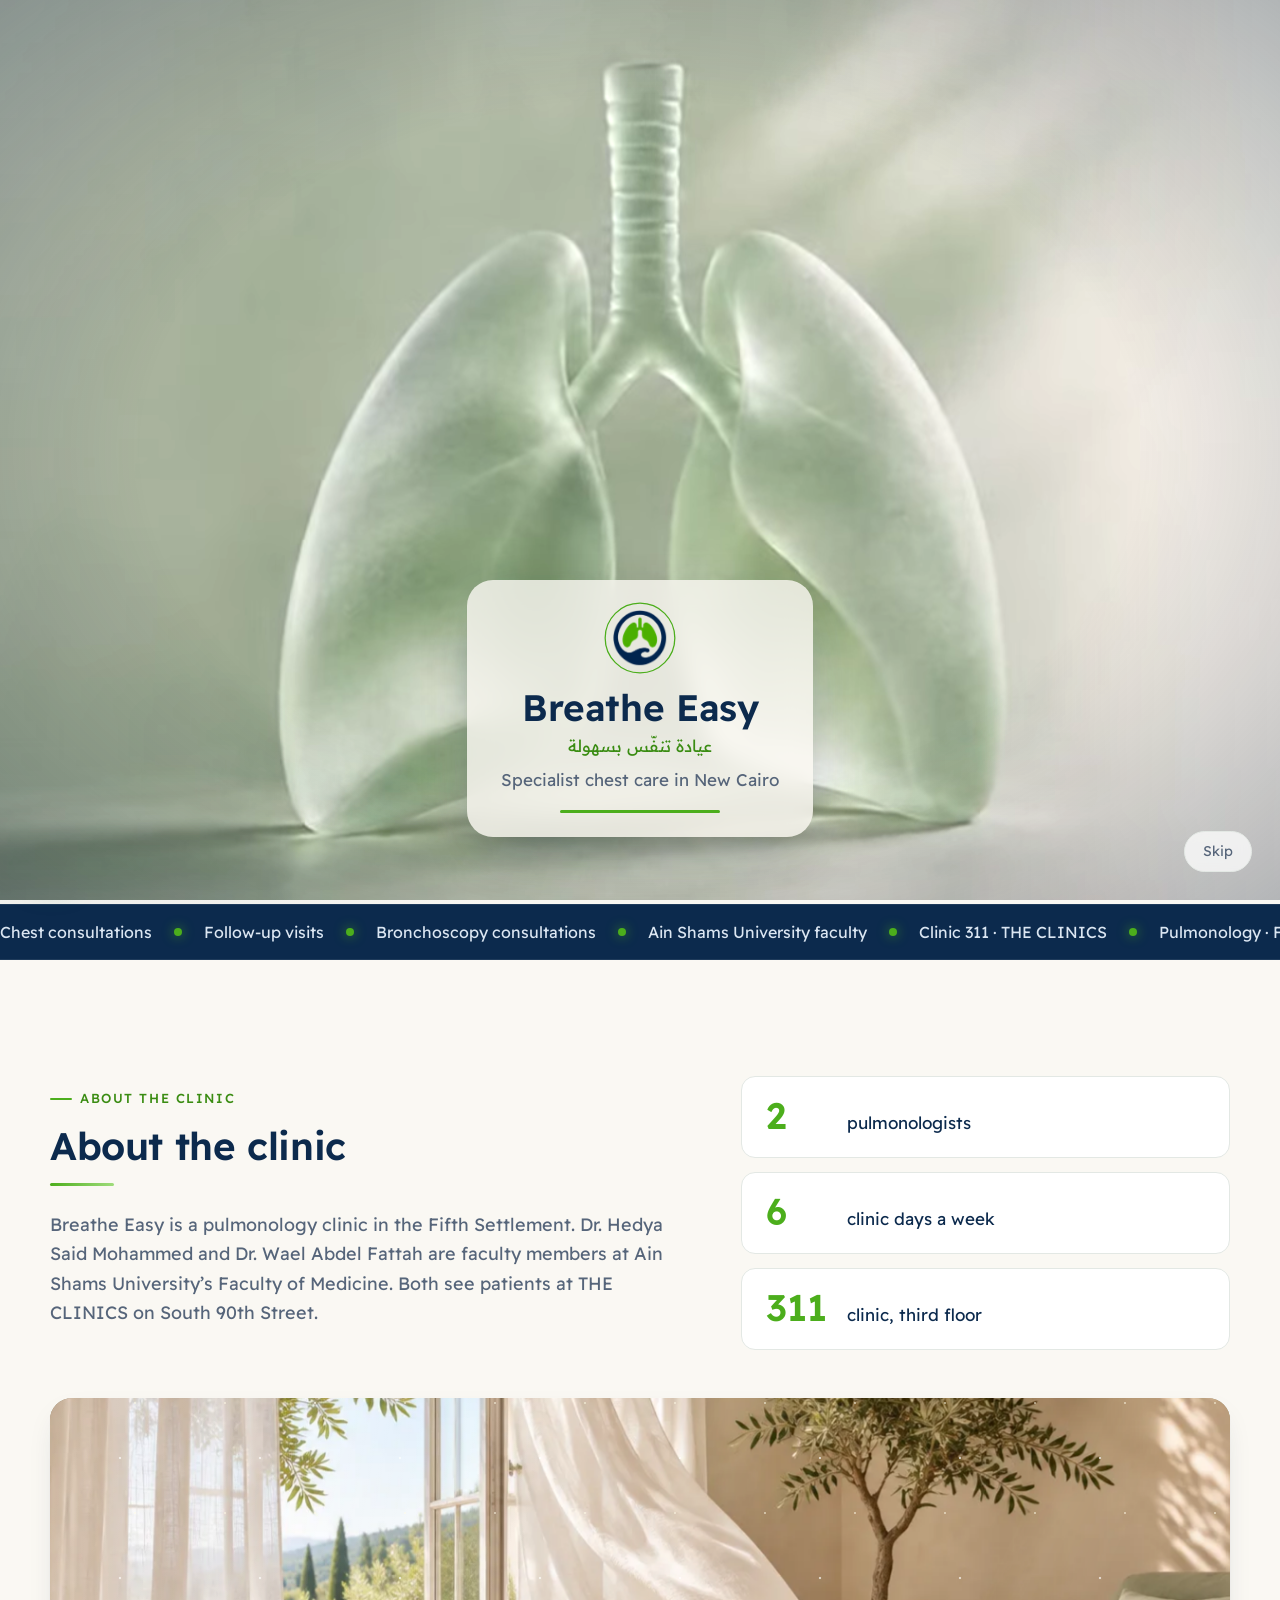
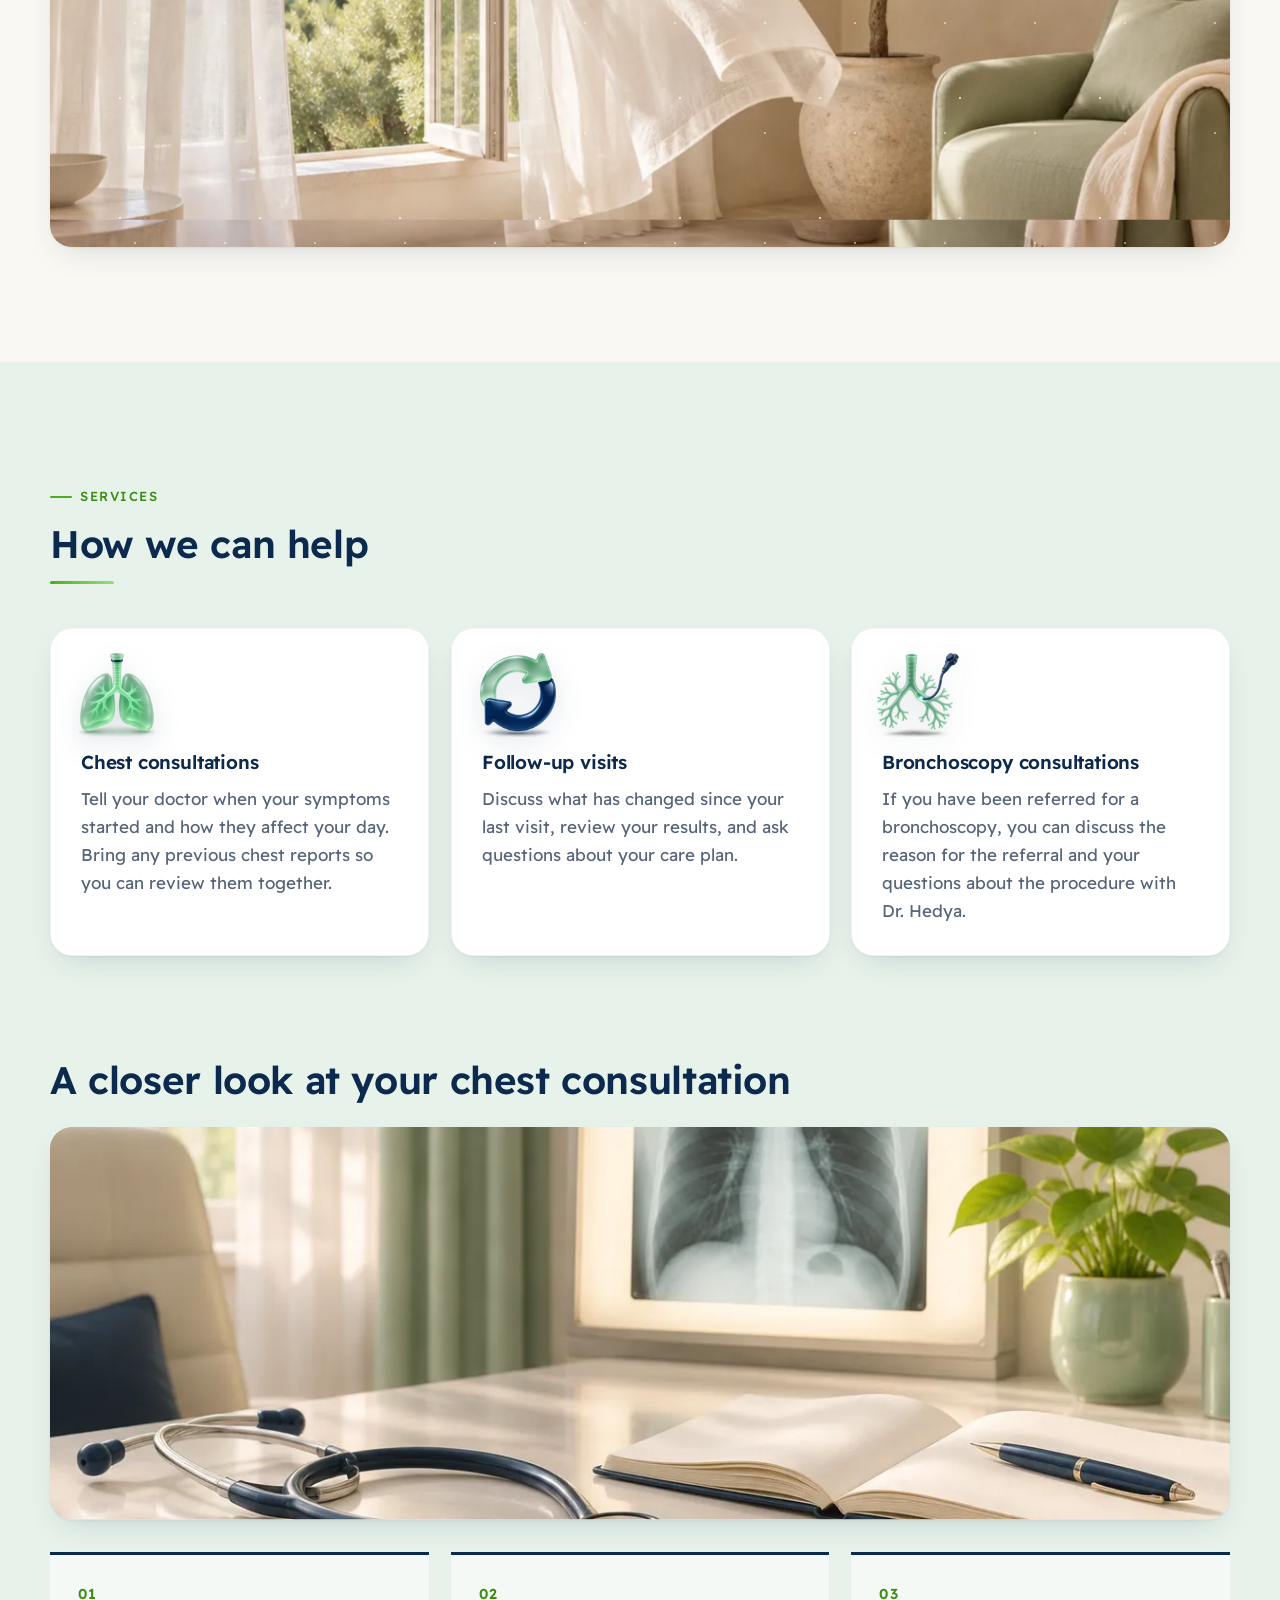
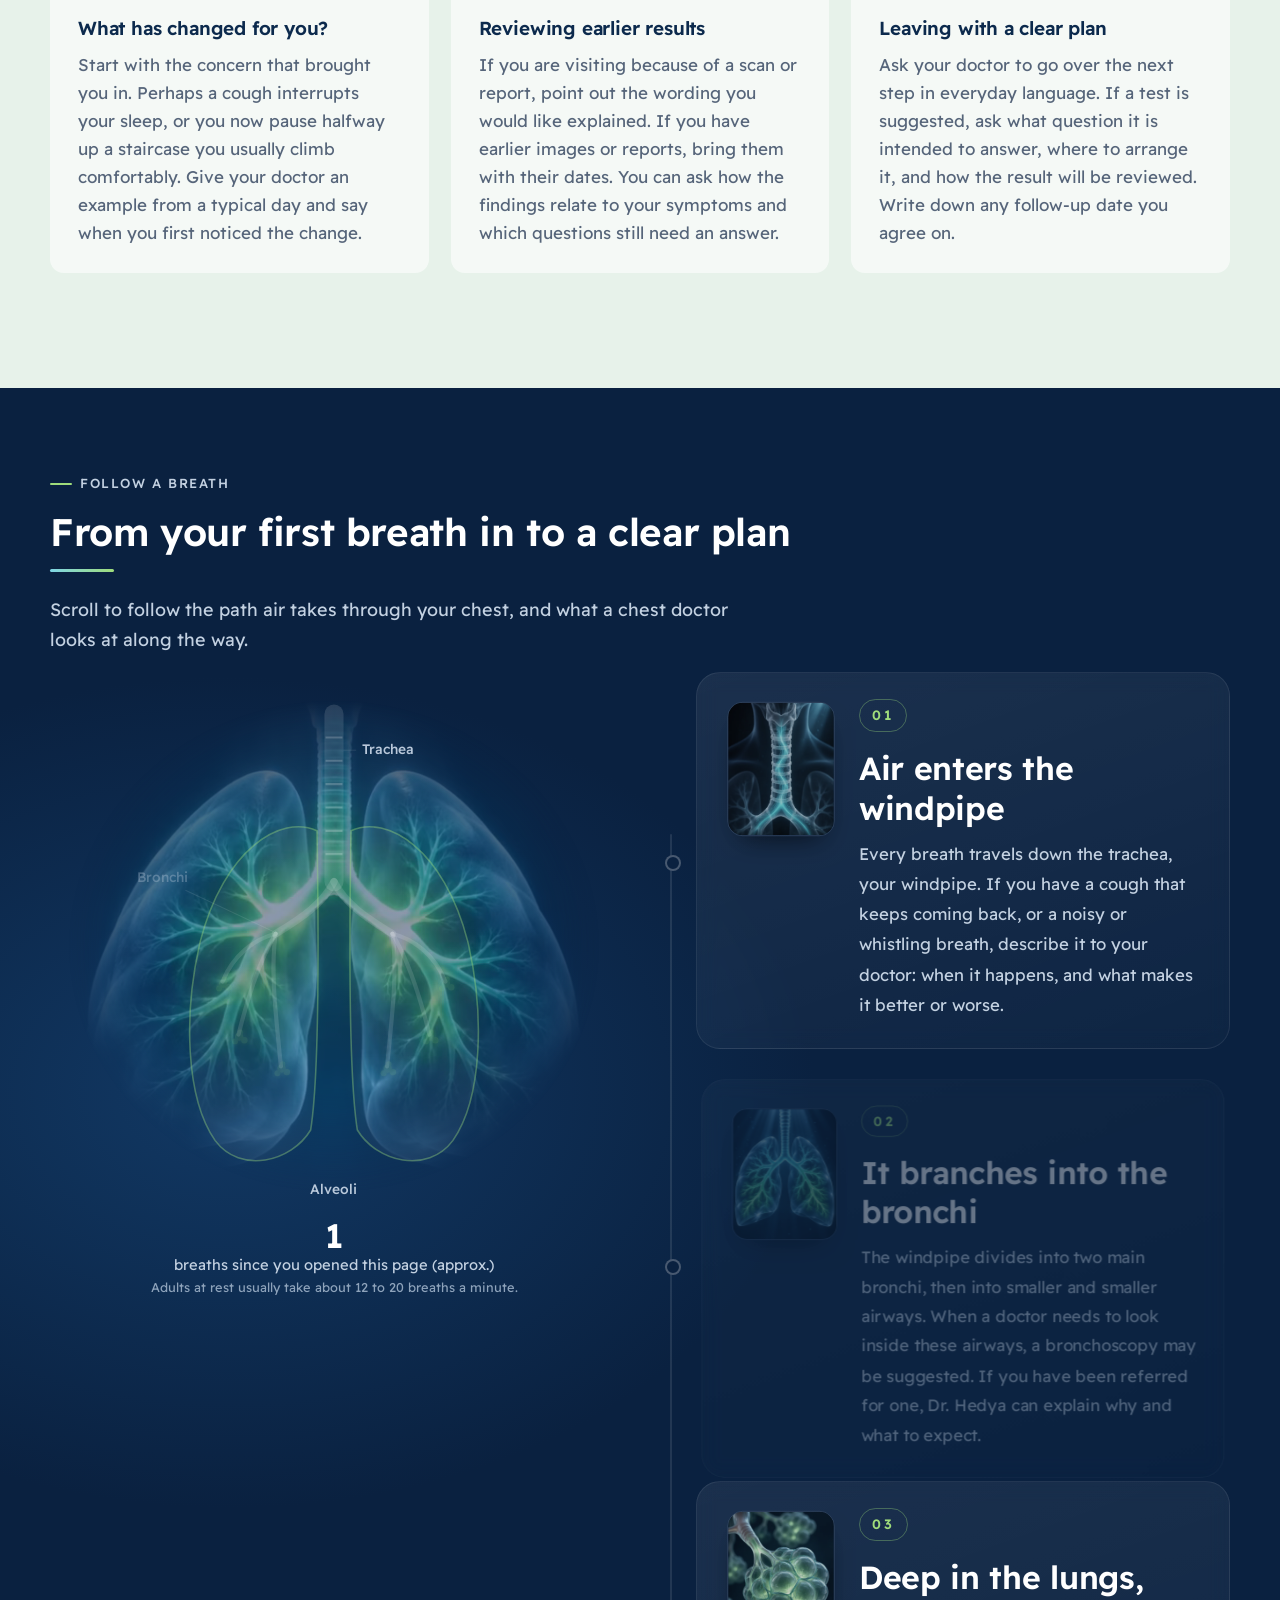
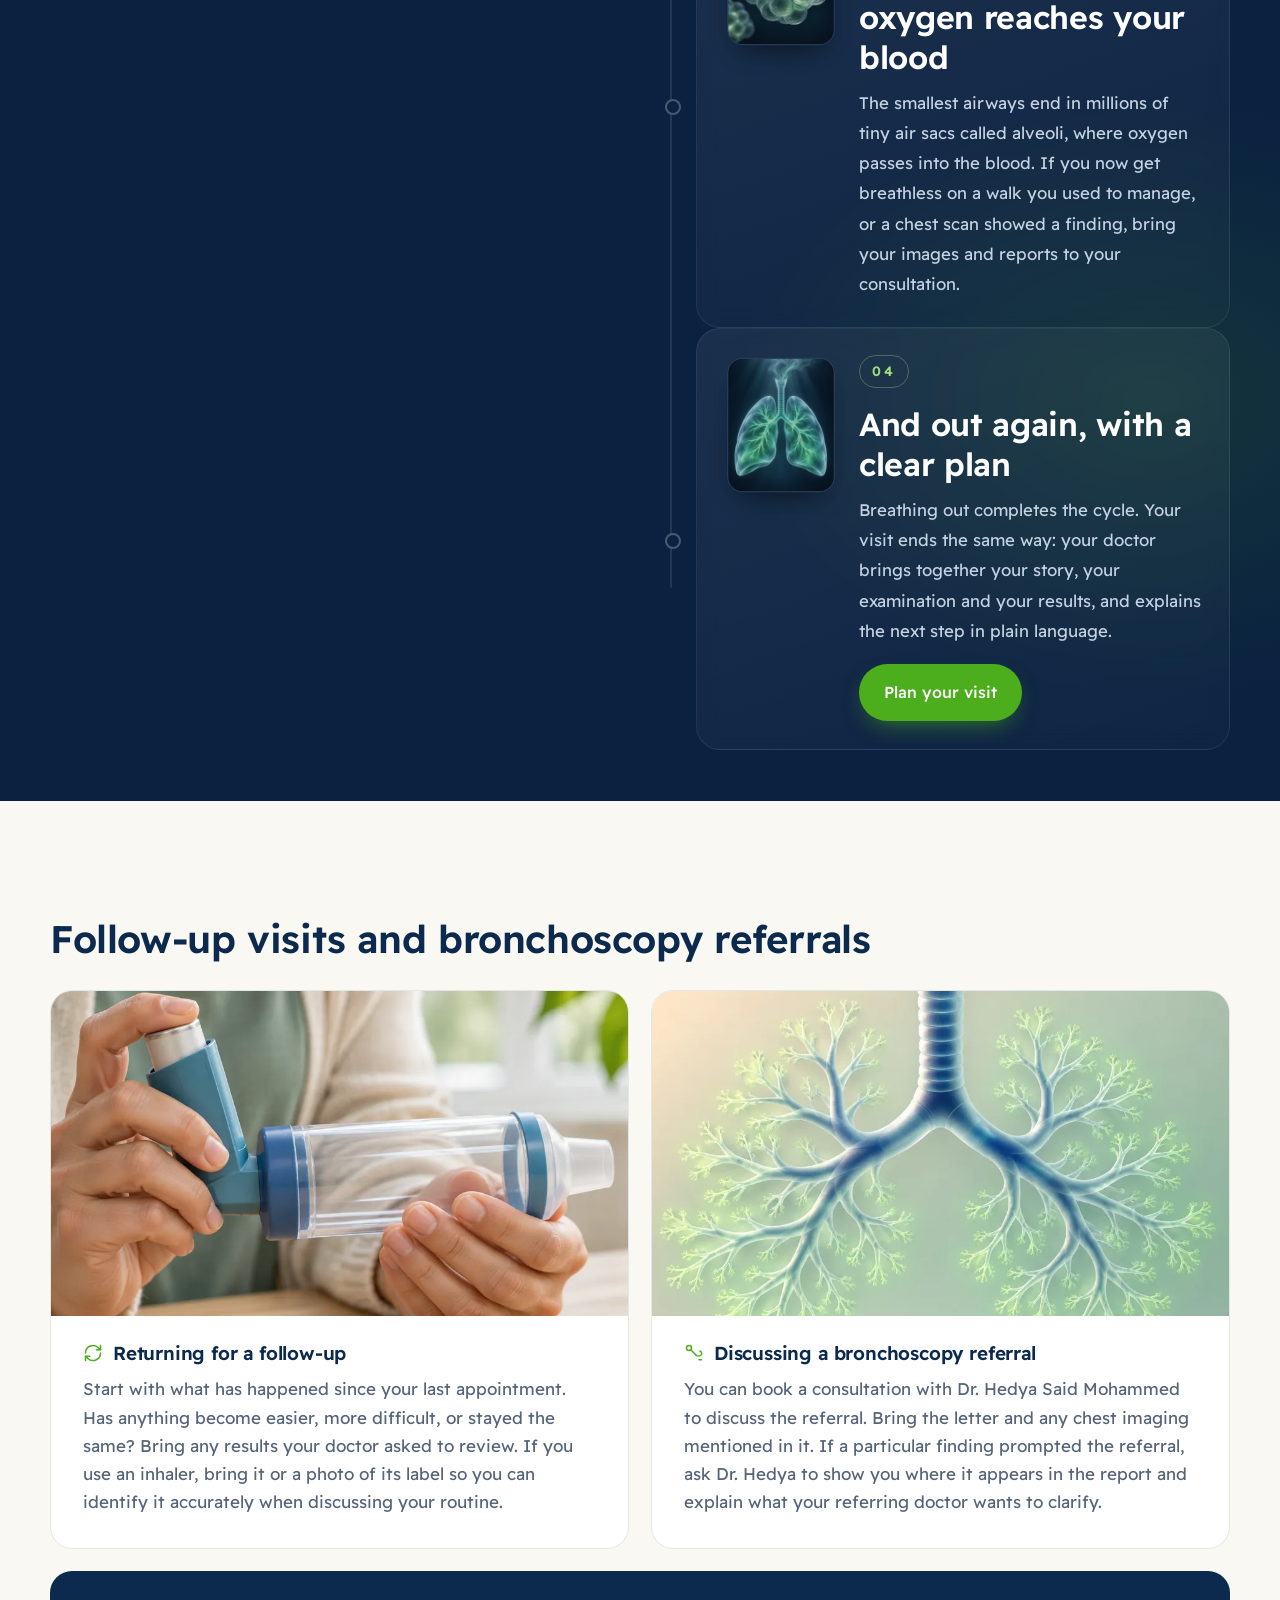
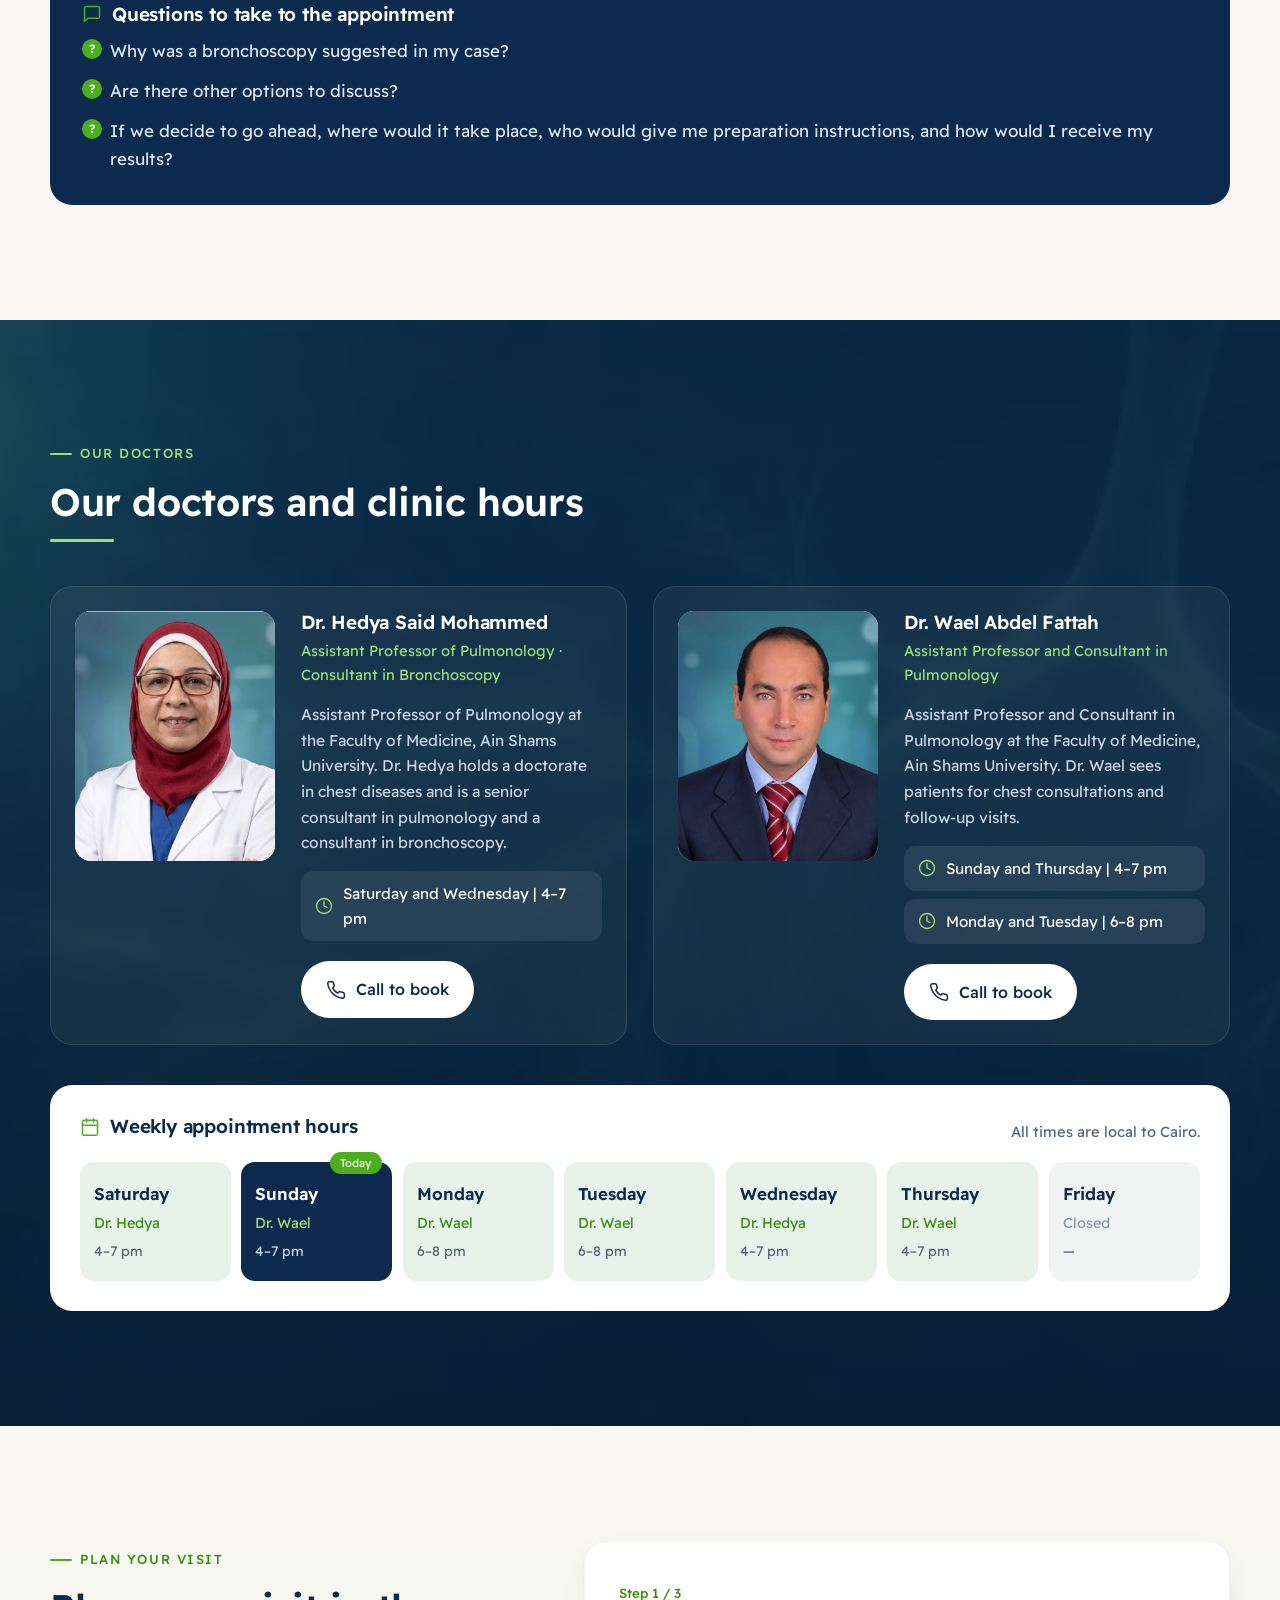
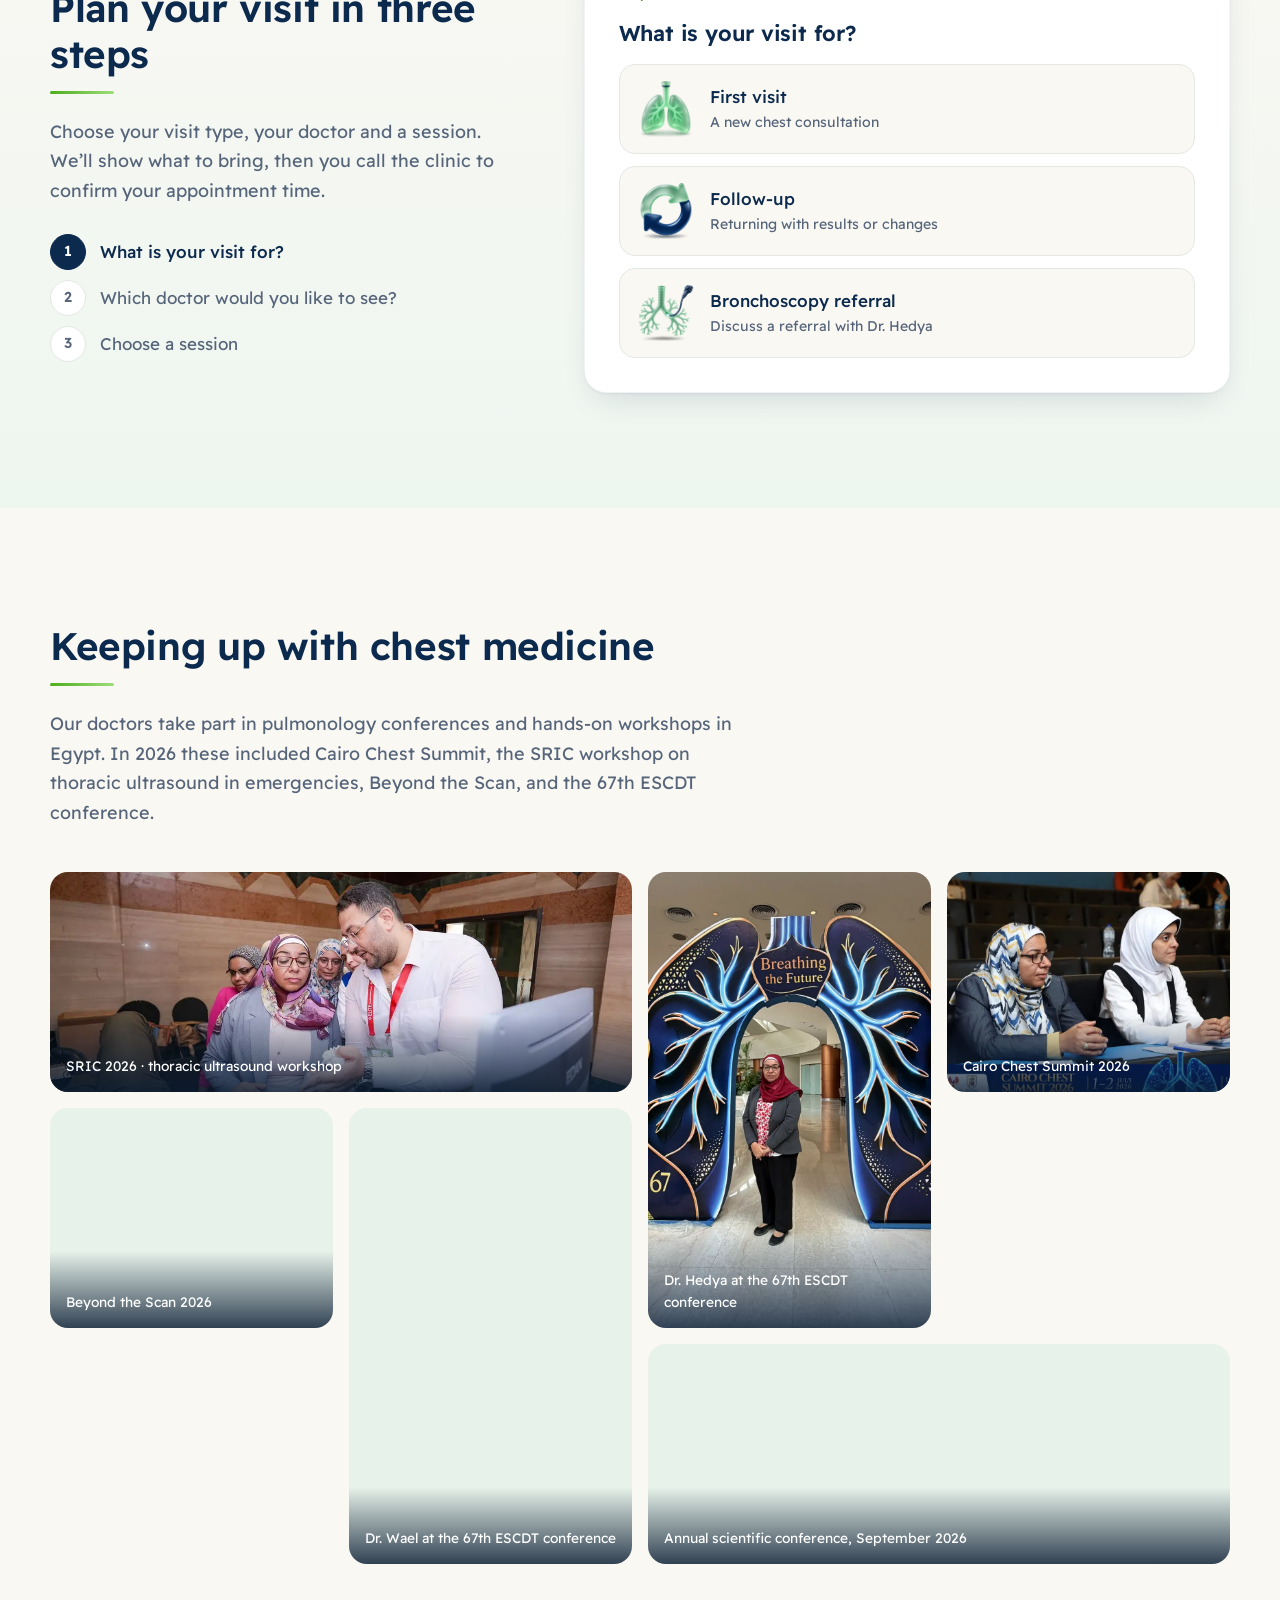
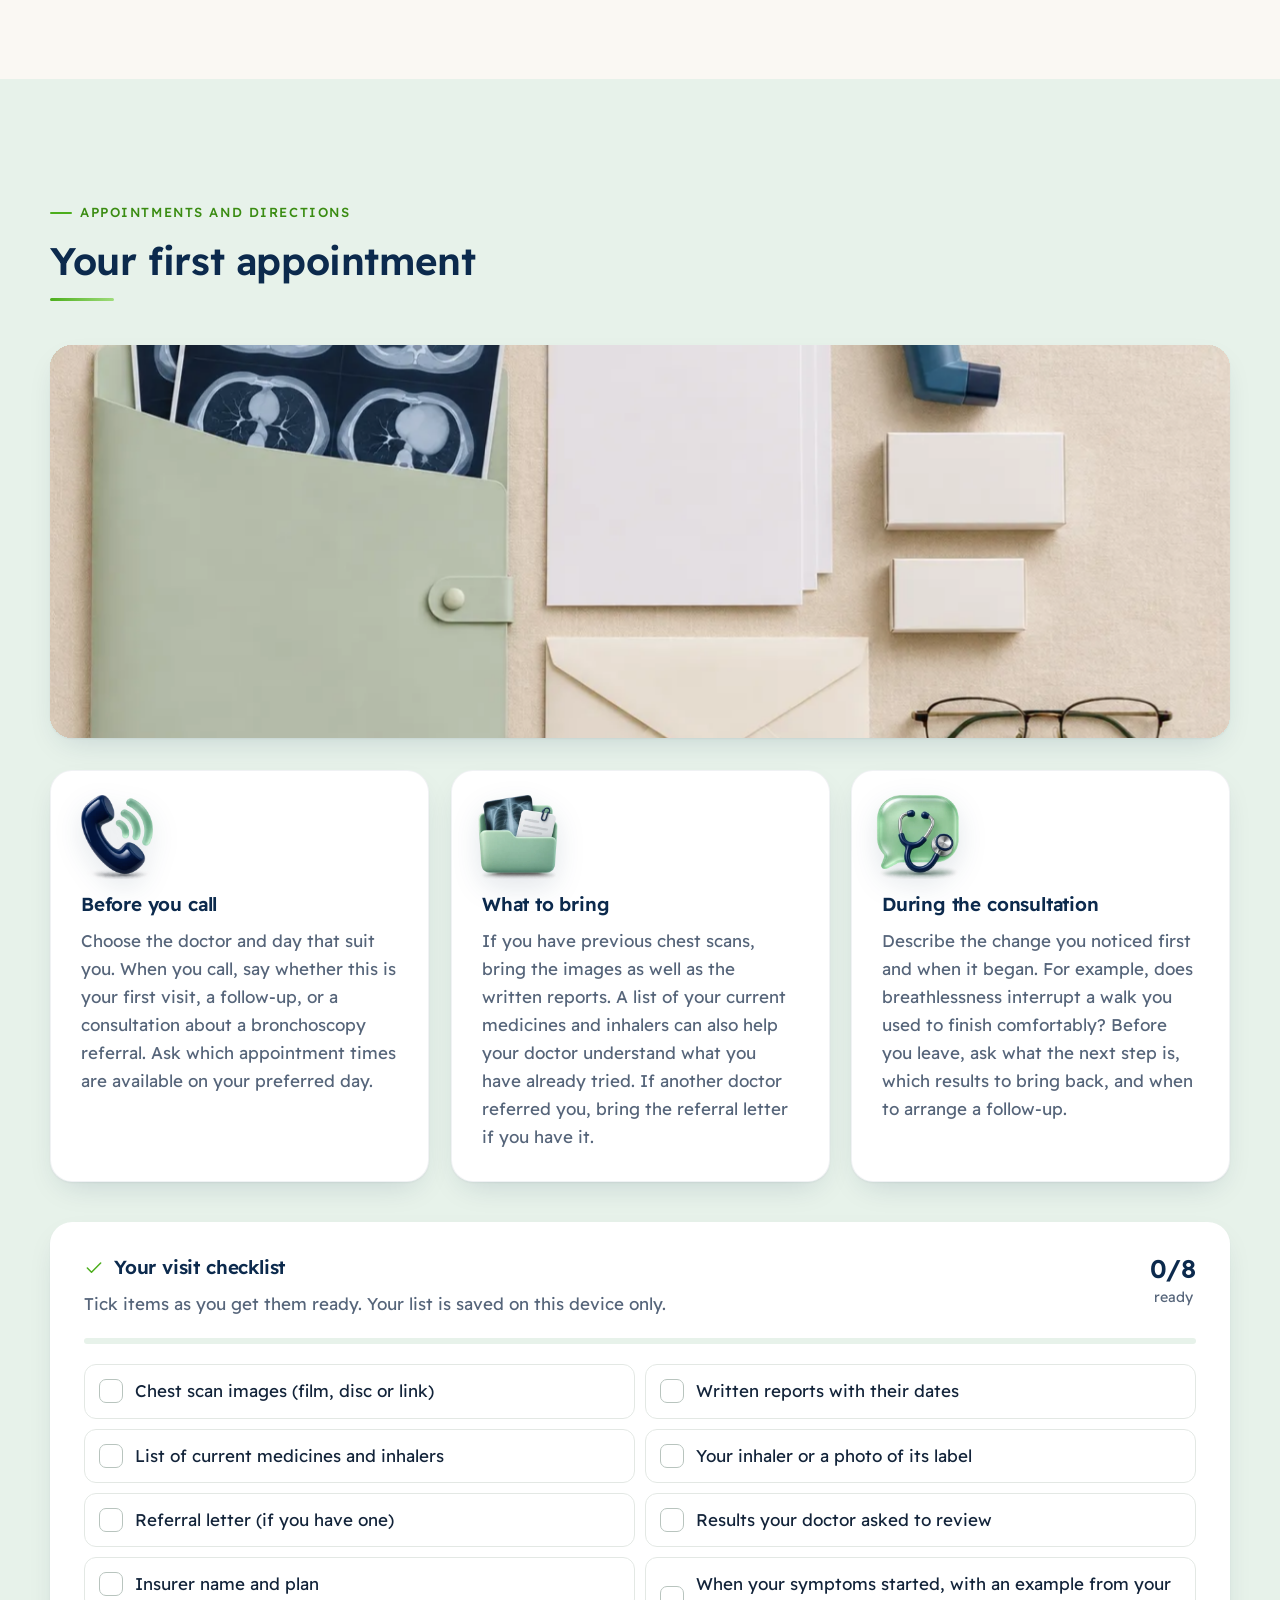
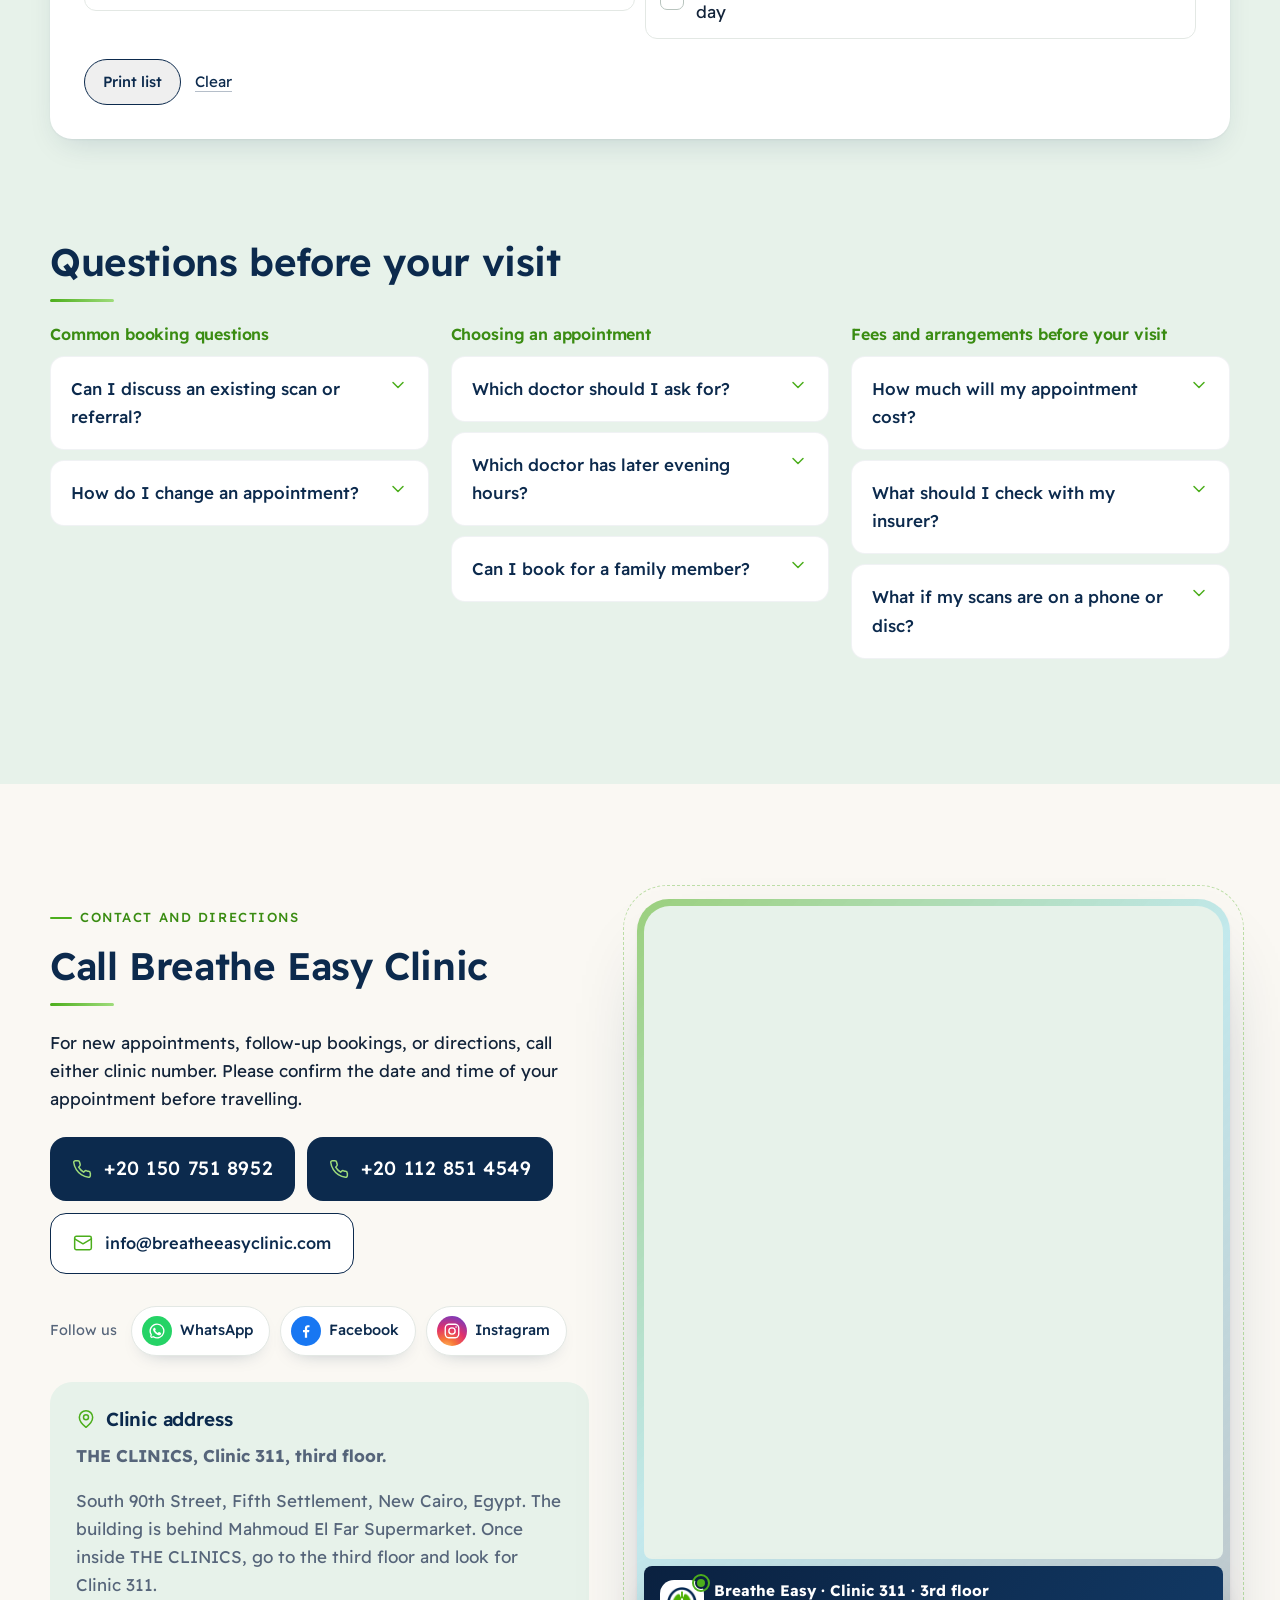
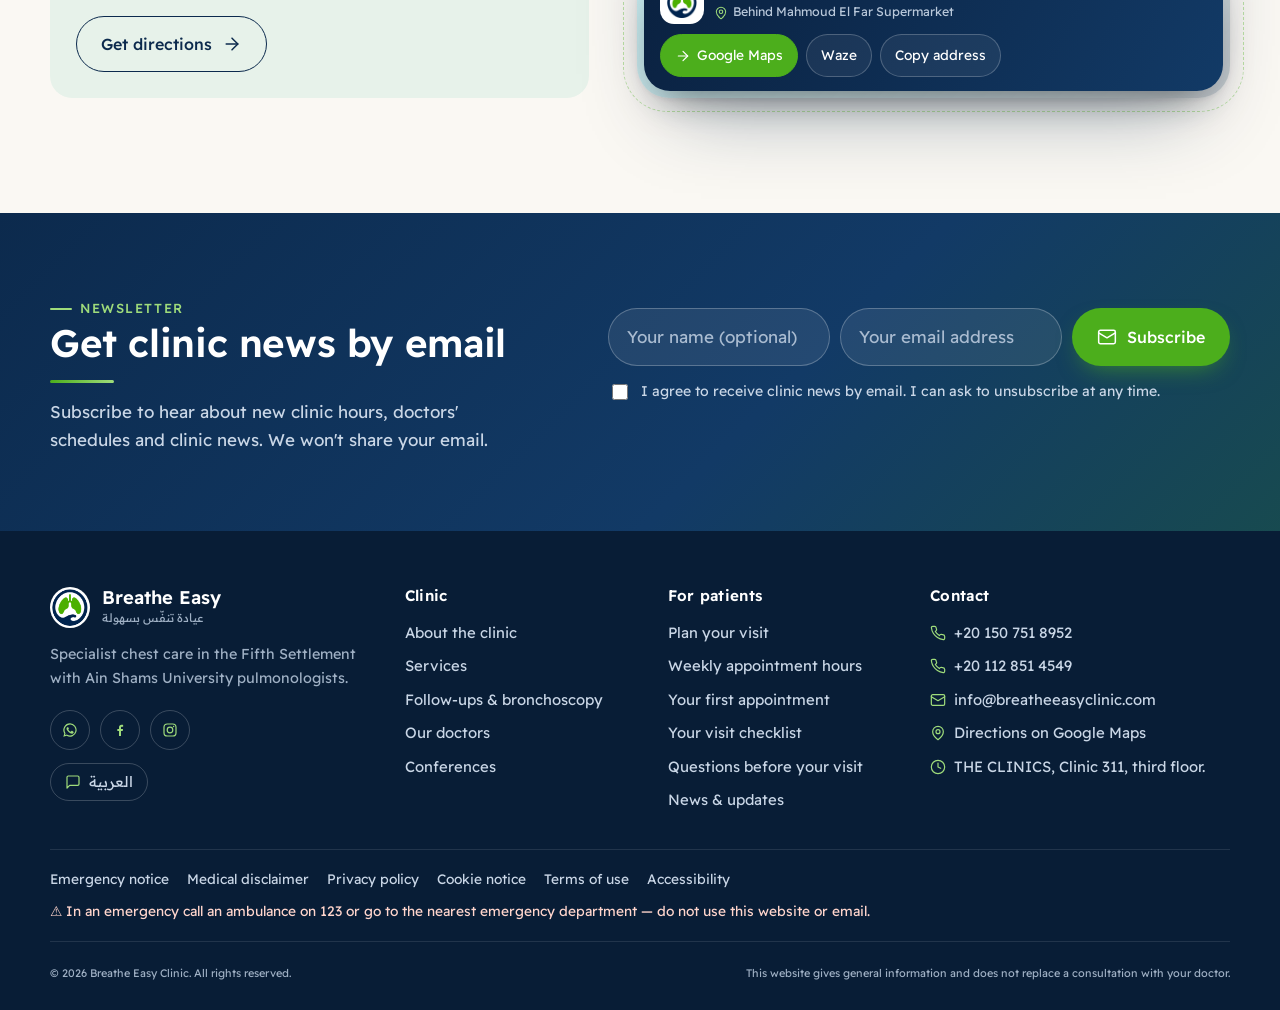
==== commit be8aea5e: "Announcements only from fresh settings (cached copy could show an old or switched-off notice) Co-Aut" ====
--- a/index.html
+++ b/index.html
@@ -34,10 +34,10 @@
 <link rel="preconnect" href="https://fonts.googleapis.com">
 <link rel="preconnect" href="https://fonts.gstatic.com" crossorigin>
 <link href="https://fonts.googleapis.com/css2?family=Readex+Pro:wght@300;400;500;600;700&display=swap" rel="stylesheet">
-<link rel="stylesheet" href="styles.css?v=202611280731">
-<link rel="stylesheet" href="features.css?v=202611280731">
-<link rel="stylesheet" href="dynamics.css?v=202611280731">
-<link rel="stylesheet" href="mobile.css?v=202611280731">
+<link rel="stylesheet" href="styles.css?v=202611280735">
+<link rel="stylesheet" href="features.css?v=202611280735">
+<link rel="stylesheet" href="dynamics.css?v=202611280735">
+<link rel="stylesheet" href="mobile.css?v=202611280735">
 <script type="application/ld+json">{"@context": "https://schema.org", "@type": "MedicalClinic", "name": "Breathe Easy", "alternateName": "عيادة تنفّس بسهولة", "medicalSpecialty": "Pulmonary", "url": "https://breatheeasyclinic.com/", "telephone": ["+201507518952", "+201128514549"], "email": "info@breatheeasyclinic.com", "image": "https://breatheeasyclinic.com/assets/og-cover.jpg", "address": {"@type": "PostalAddress", "streetAddress": "THE CLINICS, Clinic 311, third floor, South 90th Street", "addressLocality": "Fifth Settlement, New Cairo", "addressRegion": "Cairo", "addressCountry": "EG"}, "openingHoursSpecification": [{"@type": "OpeningHoursSpecification", "dayOfWeek": ["Saturday", "Wednesday"], "opens": "16:00", "closes": "19:00"}, {"@type": "OpeningHoursSpecification", "dayOfWeek": ["Sunday", "Thursday"], "opens": "16:00", "closes": "19:00"}, {"@type": "OpeningHoursSpecification", "dayOfWeek": ["Monday", "Tuesday"], "opens": "18:00", "closes": "20:00"}], "areaServed": [{"@type": "City", "name": "New Cairo"}, {"@type": "Place", "name": "Fifth Settlement"}], "availableLanguage": ["ar", "en"], "logo": "https://breatheeasyclinic.com/assets/logo-mark.png", "hasMap": "https://www.google.com/maps/search/?api=1&query=THE+CLINICS+South+90th+Street+Fifth+Settlement+New+Cairo", "isAcceptingNewPatients": true, "sameAs": ["https://www.facebook.com/profile.php?id=61596596594004", "https://www.instagram.com/breathe3679/"], "availableService": [{"@type": "MedicalProcedure", "name": "Chest consultations"}, {"@type": "MedicalProcedure", "name": "Follow-up visits"}, {"@type": "MedicalProcedure", "name": "Bronchoscopy consultations"}], "employee": [{"@type": "Physician", "name": "Dr. Hedya Said Mohammed", "medicalSpecialty": "Pulmonary", "description": "Assistant Professor of Pulmonology at the Faculty of Medicine, Ain Shams University. Dr. Hedya holds a doctorate in chest diseases and is a senior consultant in pulmonology and a consultant in bronchoscopy.", "image": "https://breatheeasyclinic.com/assets/dr-hedya.webp", "alumniOf": {"@type": "CollegeOrUniversity", "name": "Ain Shams University"}}, {"@type": "Physician", "name": "Dr. Wael Abdel Fattah", "medicalSpecialty": "Pulmonary", "description": "Assistant Professor and Consultant in Pulmonology at the Faculty of Medicine, Ain Shams University. Dr. Wael sees patients for chest consultations and follow-up visits.", "image": "https://breatheeasyclinic.com/assets/dr-wael.webp", "alumniOf": {"@type": "CollegeOrUniversity", "name": "Ain Shams University"}}]}</script>
 <script type="application/ld+json">{"@context": "https://schema.org", "@type": "FAQPage", "mainEntity": [{"@type": "Question", "name": "Can I discuss an existing scan or referral?", "acceptedAnswer": {"@type": "Answer", "text": "Yes. Mention this when booking and bring the relevant documents. For a bronchoscopy referral, request a consultation with Dr. Hedya to discuss why the procedure was suggested and what happens next."}}, {"@type": "Question", "name": "How do I change an appointment?", "acceptedAnswer": {"@type": "Answer", "text": "Call the clinic with your name, your doctor’s name, and the date of your booking so you can ask about another available time."}}, {"@type": "Question", "name": "Which doctor should I ask for?", "acceptedAnswer": {"@type": "Answer", "text": "Both Dr. Hedya and Dr. Wael see patients for chest consultations. If you have already seen one of them and are returning with results, give that doctor’s name when you call. For a bronchoscopy referral, ask for a consultation with Dr. Hedya."}}, {"@type": "Question", "name": "Which doctor has later evening hours?", "acceptedAnswer": {"@type": "Answer", "text": "Dr. Wael’s Monday and Tuesday sessions run from 6 to 8 pm. If you prefer Saturday, Dr. Hedya sees patients from 4 to 7 pm. Call to check which appointment times are still available within the session."}}, {"@type": "Question", "name": "Can I book for a family member?", "acceptedAnswer": {"@type": "Answer", "text": "When you call on someone else’s behalf, have the patient’s name, the preferred doctor, and a suitable day ready. If the patient needs help getting to the third floor, ask about the building entrance, lift access, and the easiest drop-off point before setting out."}}, {"@type": "Question", "name": "How much will my appointment cost?", "acceptedAnswer": {"@type": "Answer", "text": "Tell the clinic whether you are booking a first consultation, returning with test results, or discussing a referral. Ask for the fee for that visit and which payment methods you can use. If you need a receipt for reimbursement, mention it when you book."}}, {"@type": "Question", "name": "What should I check with my insurer?", "acceptedAnswer": {"@type": "Answer", "text": "Have the name of your insurer and your plan ready. Ask the clinic whether it accepts that specific plan, then check with your insurer about referrals, prior approval, and any amount you would pay yourself."}}, {"@type": "Question", "name": "What if my scans are on a phone or disc?", "acceptedAnswer": {"@type": "Answer", "text": "When booking, ask which formats the doctor can review. If your images are accessed through a radiology centre’s link, check that the link opens before your visit. Keep the written report with the images so the doctor can tell which examination and date they belong to."}}]}</script>
 <script type="application/ld+json">{"@context": "https://schema.org", "@type": "WebSite", "name": "Breathe Easy Clinic", "alternateName": "عيادة تنفّس بسهولة", "url": "https://breatheeasyclinic.com/", "inLanguage": ["en", "ar"]}</script>
@@ -129,7 +129,7 @@
       <li><b data-count="311">311</b><span>clinic, third floor</span></li>
     </ul>
   </div>
-  <div class="wrap"><figure class="banner banner-air reveal"><span class="air-sun" aria-hidden="true"></span><span class="air-dust" aria-hidden="true"></span><video class="bg-video air-video" muted loop playsinline preload="none" poster="assets/img-air.webp" aria-hidden="true"><source src="assets/air-wind.webm?v=202611280731" type="video/webm"><source src="assets/air-wind.mp4?v=202611280731" type="video/mp4"></video><img src="assets/img-air.webp" alt="Sunlit room with curtains moving in a breeze" loading="lazy" width="1600" height="900"></figure></div>
+  <div class="wrap"><figure class="banner banner-air reveal"><span class="air-sun" aria-hidden="true"></span><span class="air-dust" aria-hidden="true"></span><video class="bg-video air-video" muted loop playsinline preload="none" poster="assets/img-air.webp" aria-hidden="true"><source src="assets/air-wind.webm?v=202611280735" type="video/webm"><source src="assets/air-wind.mp4?v=202611280735" type="video/mp4"></video><img src="assets/img-air.webp" alt="Sunlit room with curtains moving in a breeze" loading="lazy" width="1600" height="900"></figure></div>
 </section>
 
 <section class="services section tint" id="services">
@@ -160,7 +160,7 @@
     <div class="sec-head reveal"><p class="eyebrow">Follow a breath</p><h2>From your first breath in to a clear plan</h2><p class="body-lg">Scroll to follow the path air takes through your chest, and what a chest doctor looks at along the way.</p></div>
     <div class="jr-grid">
       <div class="jr-stage">
-        <div class="jr-glow" aria-hidden="true"><video class="bg-video jr-video" muted loop playsinline preload="none" poster="assets/jr-bg.webp" aria-hidden="true"><source src="assets/jr-breath.webm?v=202611280731" type="video/webm"><source src="assets/jr-breath.mp4?v=202611280731" type="video/mp4"></video></div>
+        <div class="jr-glow" aria-hidden="true"><video class="bg-video jr-video" muted loop playsinline preload="none" poster="assets/jr-bg.webp" aria-hidden="true"><source src="assets/jr-breath.webm?v=202611280735" type="video/webm"><source src="assets/jr-breath.mp4?v=202611280735" type="video/mp4"></video></div>
         <svg class="jr-svg" viewBox="0 0 400 475" dir="ltr" role="img" aria-label="From your first breath in to a clear plan">
           <defs><linearGradient id="jrAir" gradientUnits="userSpaceOnUse" x1="0" y1="20" x2="0" y2="440"><stop offset="0" stop-color="#7fd6e6"/><stop offset=".55" stop-color="#9fdc7b"/><stop offset="1" stop-color="#4cae1c"/></linearGradient></defs>
           <g class="jr-lungs">
@@ -397,9 +397,9 @@
 <a class="float-call" href="tel:+201507518952" aria-label="Call to book"><svg class="ic" viewBox="0 0 24 24" fill="none" stroke="currentColor" stroke-width="1.8" stroke-linecap="round" stroke-linejoin="round" aria-hidden="true"><path d="M22 16.9v3a2 2 0 0 1-2.2 2 19.8 19.8 0 0 1-8.6-3.1 19.5 19.5 0 0 1-6-6A19.8 19.8 0 0 1 2.1 4.2 2 2 0 0 1 4.1 2h3a2 2 0 0 1 2 1.7c.1.9.4 1.8.7 2.7a2 2 0 0 1-.5 2.1L8 9.8a16 16 0 0 0 6 6l1.3-1.3a2 2 0 0 1 2.1-.4c.9.3 1.8.6 2.7.7a2 2 0 0 1 1.7 2z"/></svg><span>Call to book</span></a>
 
 <script>window.CLINIC={"lang": "en", "schedule": {"6": {"doc": "Dr. Hedya", "time": "4–7 pm", "from": "16:00", "to": "19:00", "id": "hedya"}, "0": {"doc": "Dr. Wael", "time": "4–7 pm", "from": "16:00", "to": "19:00", "id": "wael"}, "1": {"doc": "Dr. Wael", "time": "6–8 pm", "from": "18:00", "to": "20:00", "id": "wael"}, "2": {"doc": "Dr. Wael", "time": "6–8 pm", "from": "18:00", "to": "20:00", "id": "wael"}, "3": {"doc": "Dr. Hedya", "time": "4–7 pm", "from": "16:00", "to": "19:00", "id": "hedya"}, "4": {"doc": "Dr. Wael", "time": "4–7 pm", "from": "16:00", "to": "19:00", "id": "wael"}}, "days": ["Sunday", "Monday", "Tuesday", "Wednesday", "Thursday", "Friday", "Saturday"], "s": {"today": "Today at the clinic", "closed_today": "No clinic session today", "next_session": "Next session", "status_open": "Open now", "status_until": "until", "status_next": "Next session", "starts_in": "Starts in", "ends_in": "Session ends in", "q1": "What is your visit for?", "q2": "Which doctor would you like to see?", "q3": "Choose a session", "t_first": "First visit", "t_first_d": "A new chest consultation", "t_follow": "Follow-up", "t_follow_d": "Returning with results or changes", "t_bronch": "Bronchoscopy referral", "t_bronch_d": "Discuss a referral with Dr. Hedya", "any_doc": "No preference", "any_doc_d": "Show all sessions", "only_hedya": "Bronchoscopy referral consultations are with Dr. Hedya.", "step": "Step", "back": "Back", "restart": "Start again", "your_plan": "Your visit plan", "visit": "Visit", "doctor": "Doctor", "session": "Session", "bring": "What to bring", "call_confirm": "Call to confirm", "add_cal": "Add to calendar", "copy": "Copy details", "copied": "Copied", "plan_note": "Times shown are the doctor’s clinic hours. Call to check which appointment times are still available within the session.", "today_word": "Today", "tomorrow_word": "Tomorrow", "hedya_n": "Dr. Hedya Said Mohammed", "wael_n": "Dr. Wael Abdel Fattah", "dr_hedya_short": "Dr. Hedya", "dr_wael_short": "Dr. Wael", "hedya_role": "Assistant Professor of Pulmonology · Consultant in Bronchoscopy", "wael_role": "Assistant Professor and Consultant in Pulmonology", "brand": "Breathe Easy", "addr_1": "THE CLINICS, Clinic 311, third floor.", "addr_2": "South 90th Street, Fifth Settlement, New Cairo, Egypt. The building is behind Mahmoud El Far Supermarket. Once inside THE CLINICS, go to the third floor and look for Clinic 311.", "nl_sending": "Sending…", "nl_ok": "Thank you! You're subscribed to Breathe Easy Clinic news.", "nl_err": "Sorry, that didn't go through. Please try again or email us at info@breatheeasyclinic.com.", "nl_bad": "Please enter a valid email address and tick the box.", "nl_btn": "Subscribe", "closed": "Closed", "holiday": "Closed", "ann_close": "Close", "bring_first": ["Previous chest scan images and their written reports", "A list of your current medicines and inhalers", "The referral letter, if another doctor referred you"], "bring_follow": ["Any results your doctor asked to review", "Your inhaler, or a photo of its label", "Notes on what has become easier, harder or stayed the same"], "bring_bronch": ["The referral letter", "Any chest imaging mentioned in the letter", "Your questions about why the procedure was suggested"]}, "phone": "01507518952", "phones": ["01507518952", "01128514549"], "email": "info@breatheeasyclinic.com"};</script>
-<script src="main.js?v=202611280731" defer></script>
-<script src="dynamics.js?v=202611280731" defer></script>
-<script src="config.js?v=202611280731" defer></script>
-<script src="live.js?v=202611280731" defer></script>
+<script src="main.js?v=202611280735" defer></script>
+<script src="dynamics.js?v=202611280735" defer></script>
+<script src="config.js?v=202611280735" defer></script>
+<script src="live.js?v=202611280735" defer></script>
 </body>
 </html>
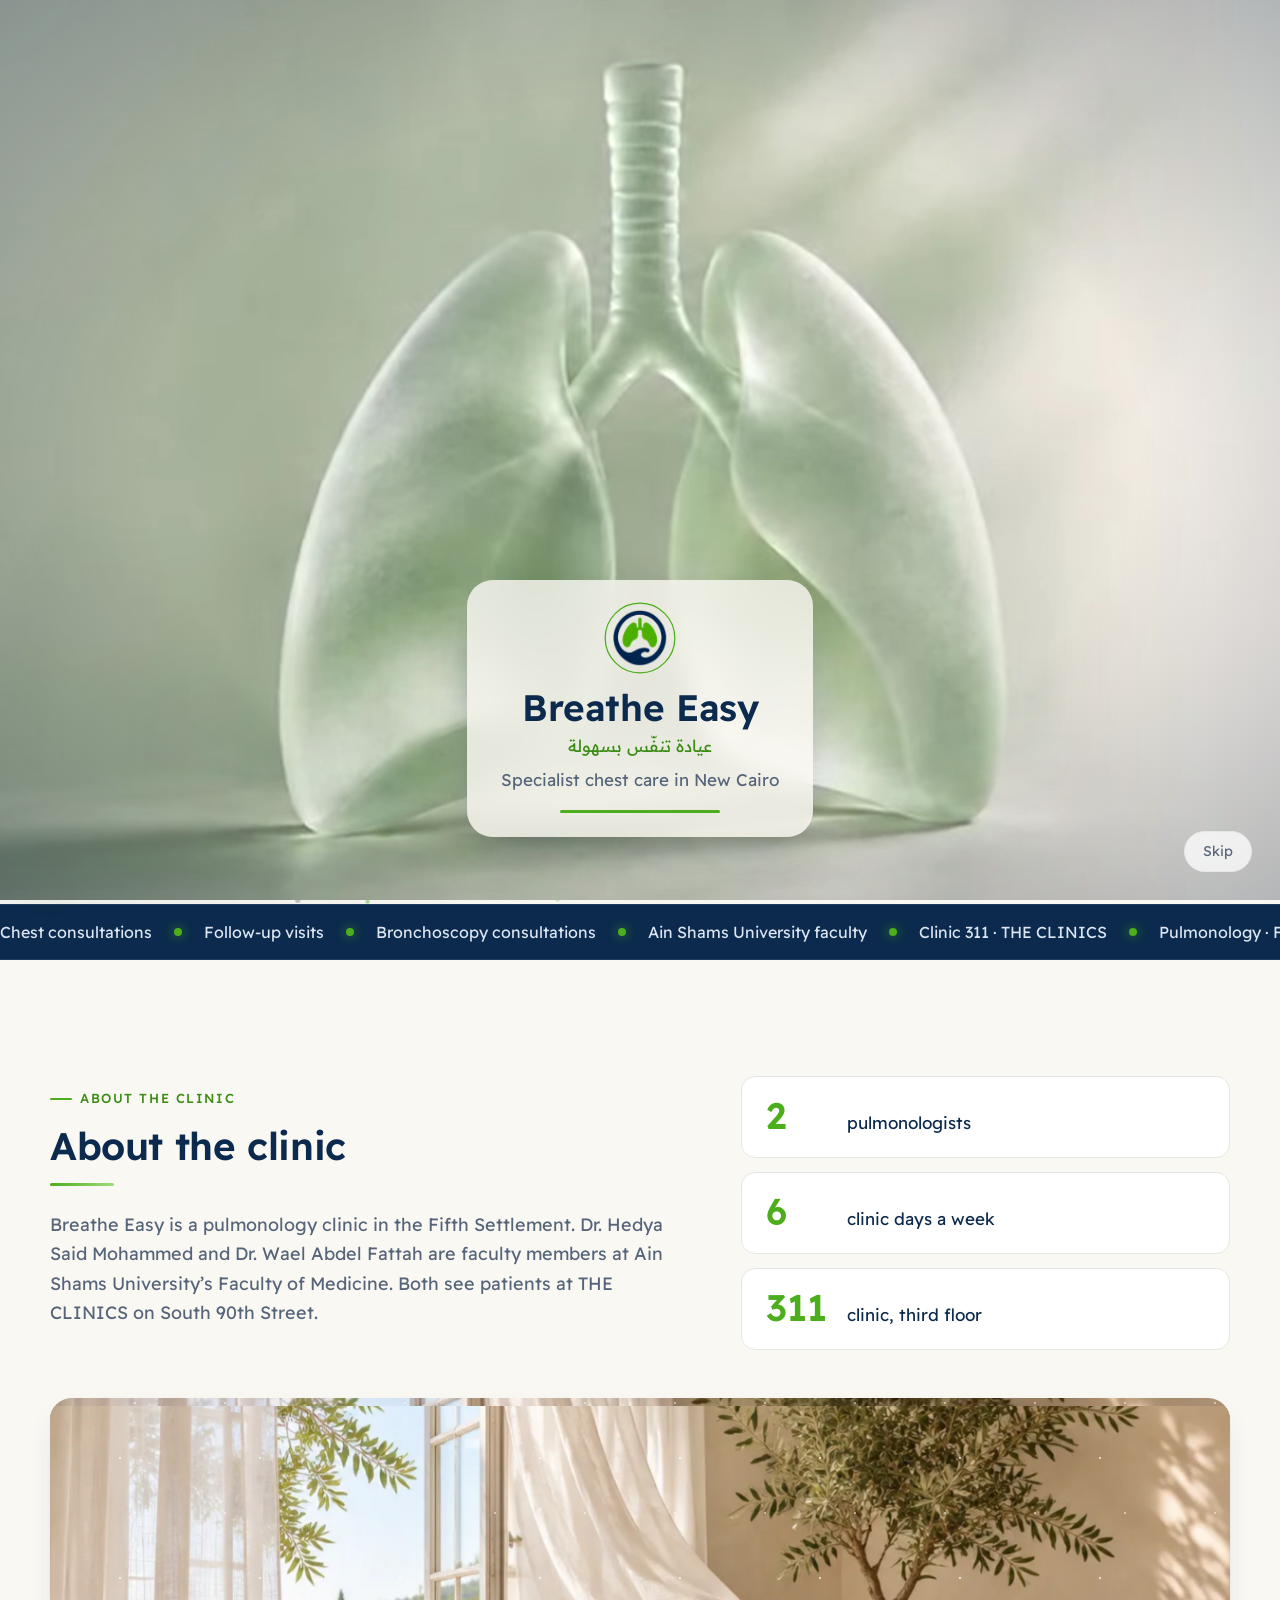
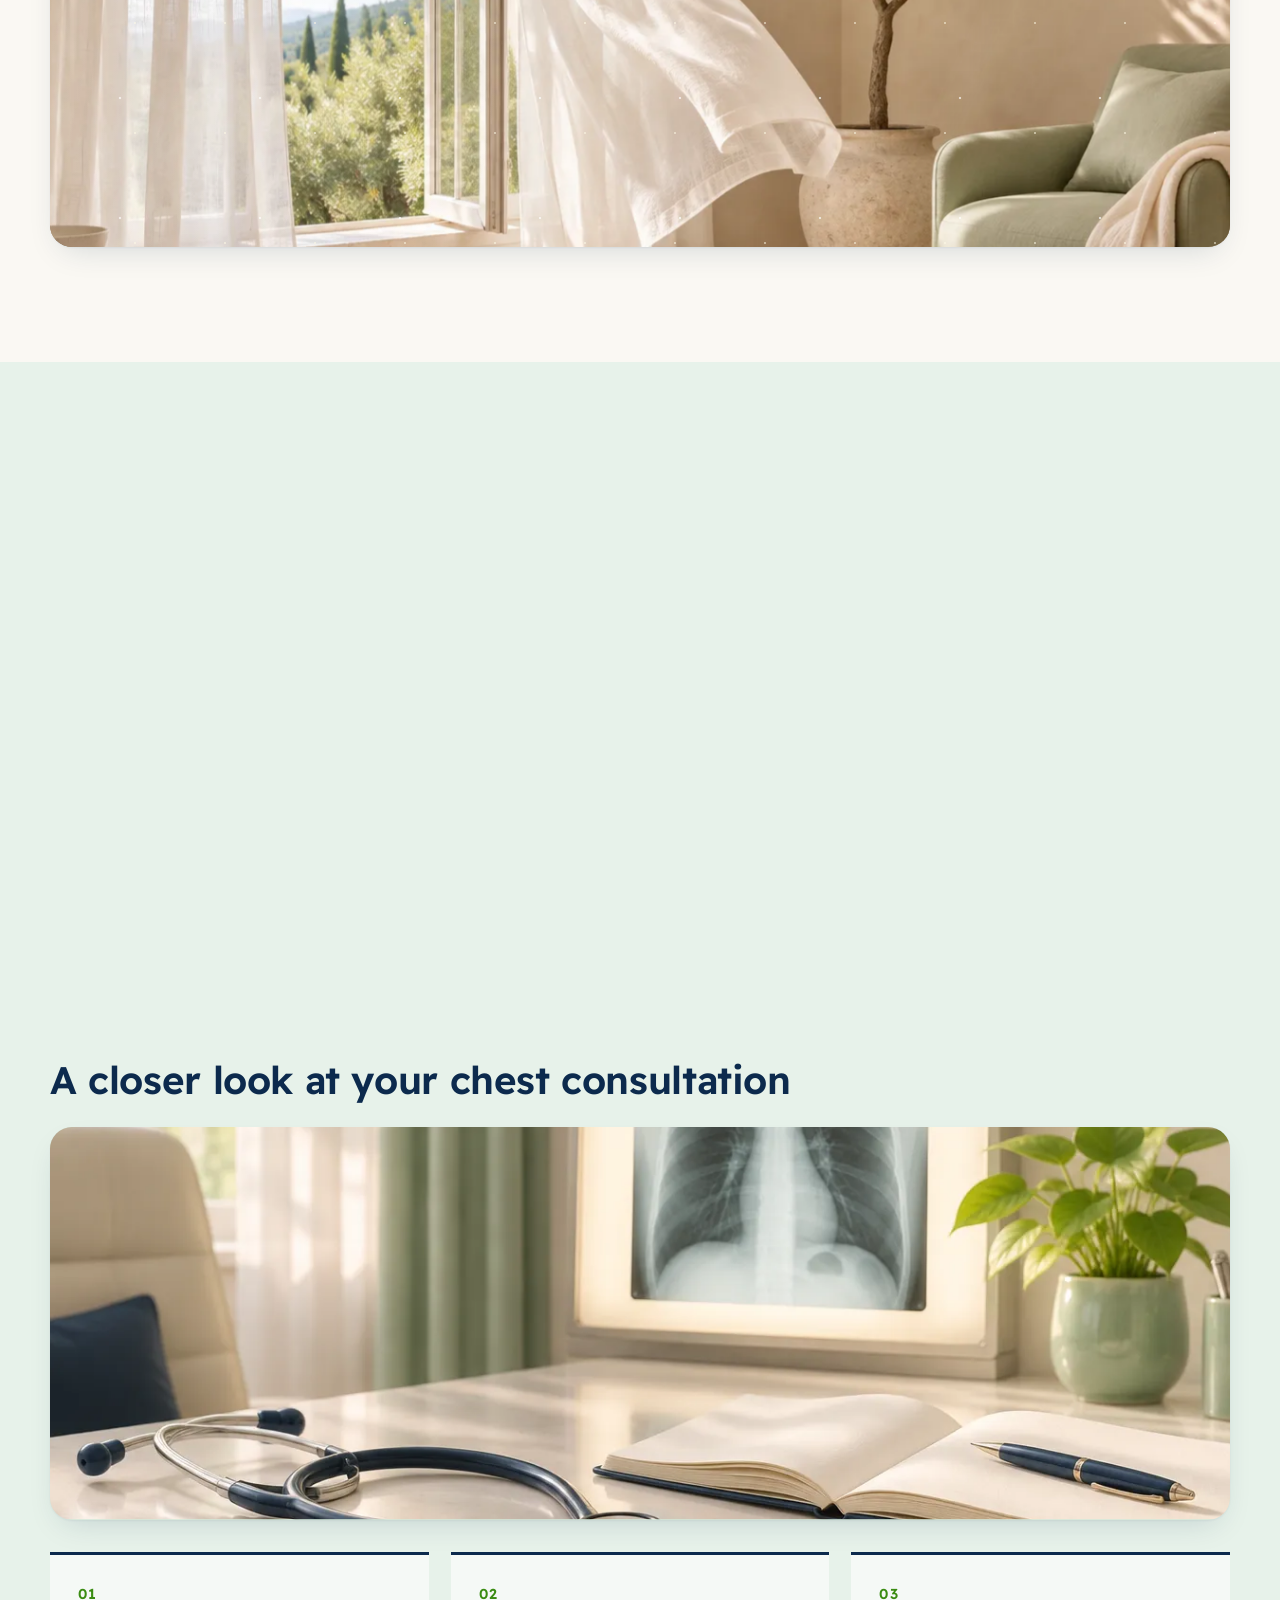
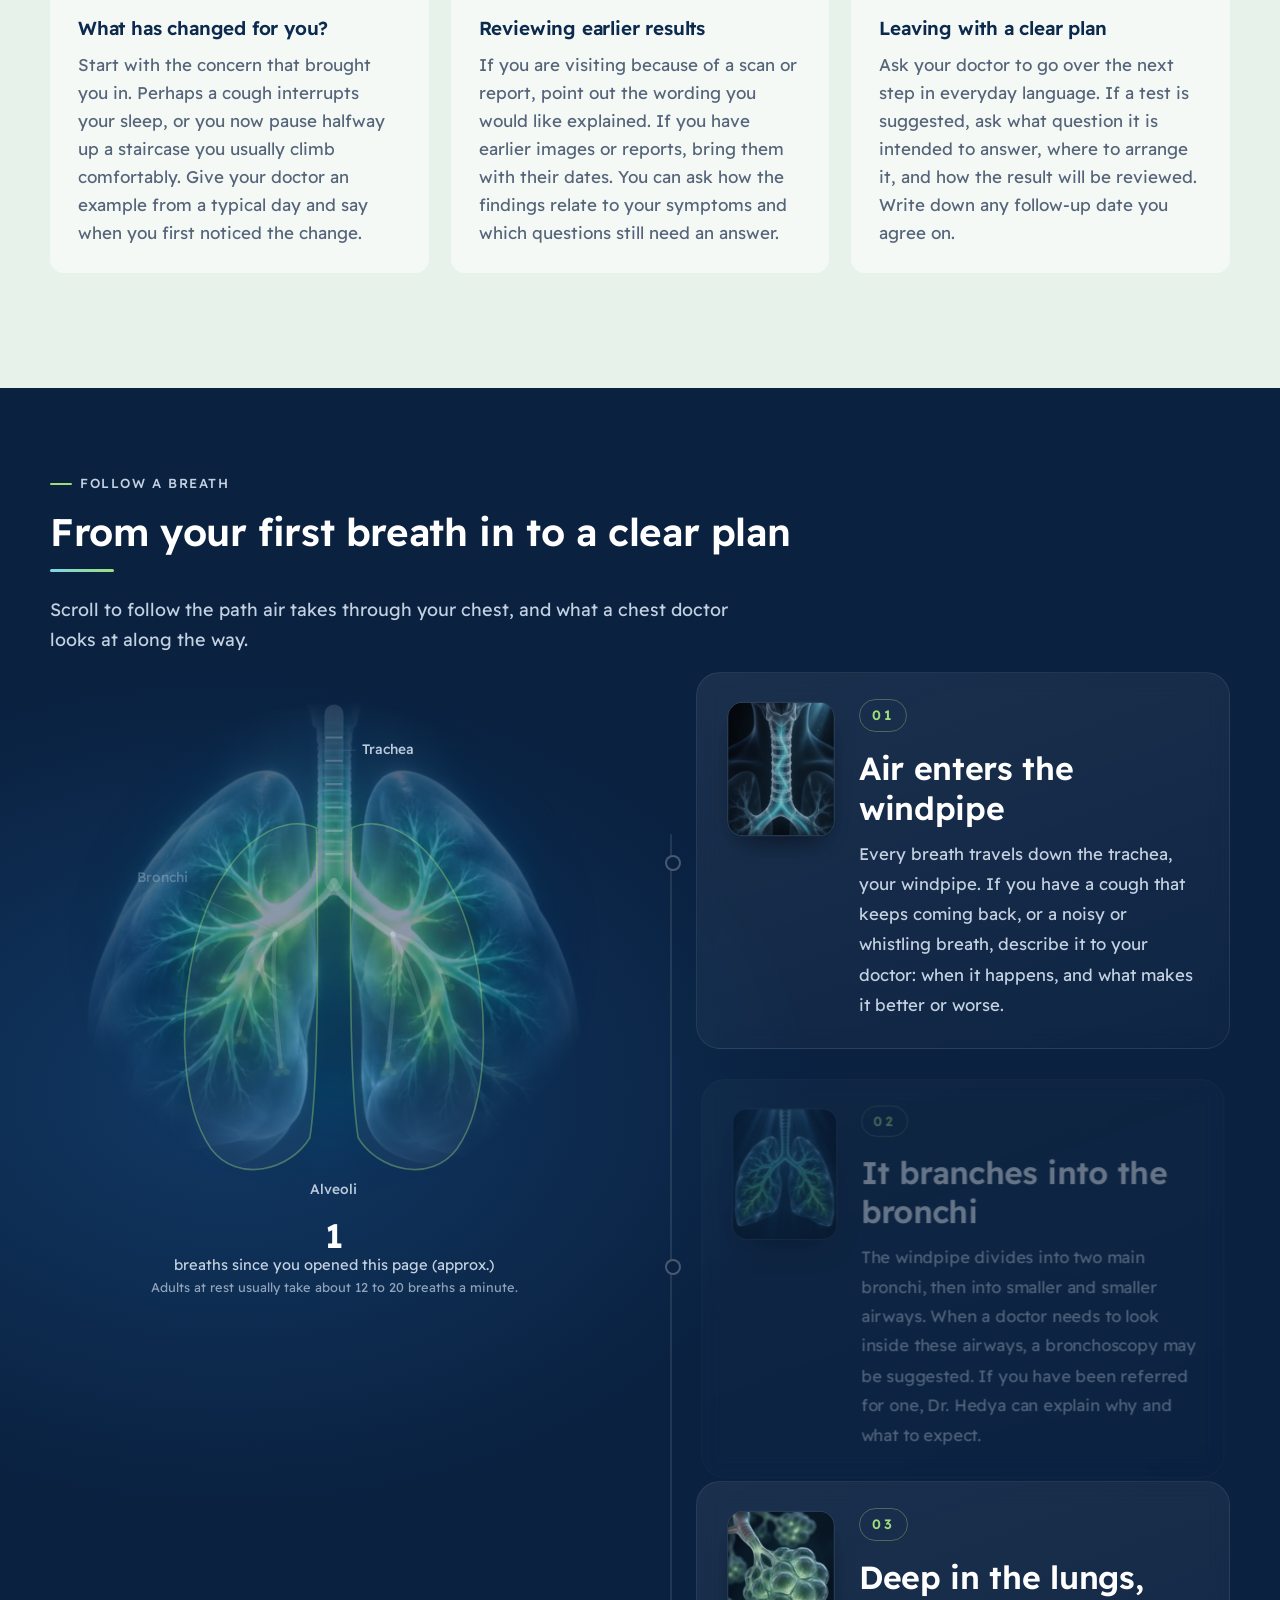
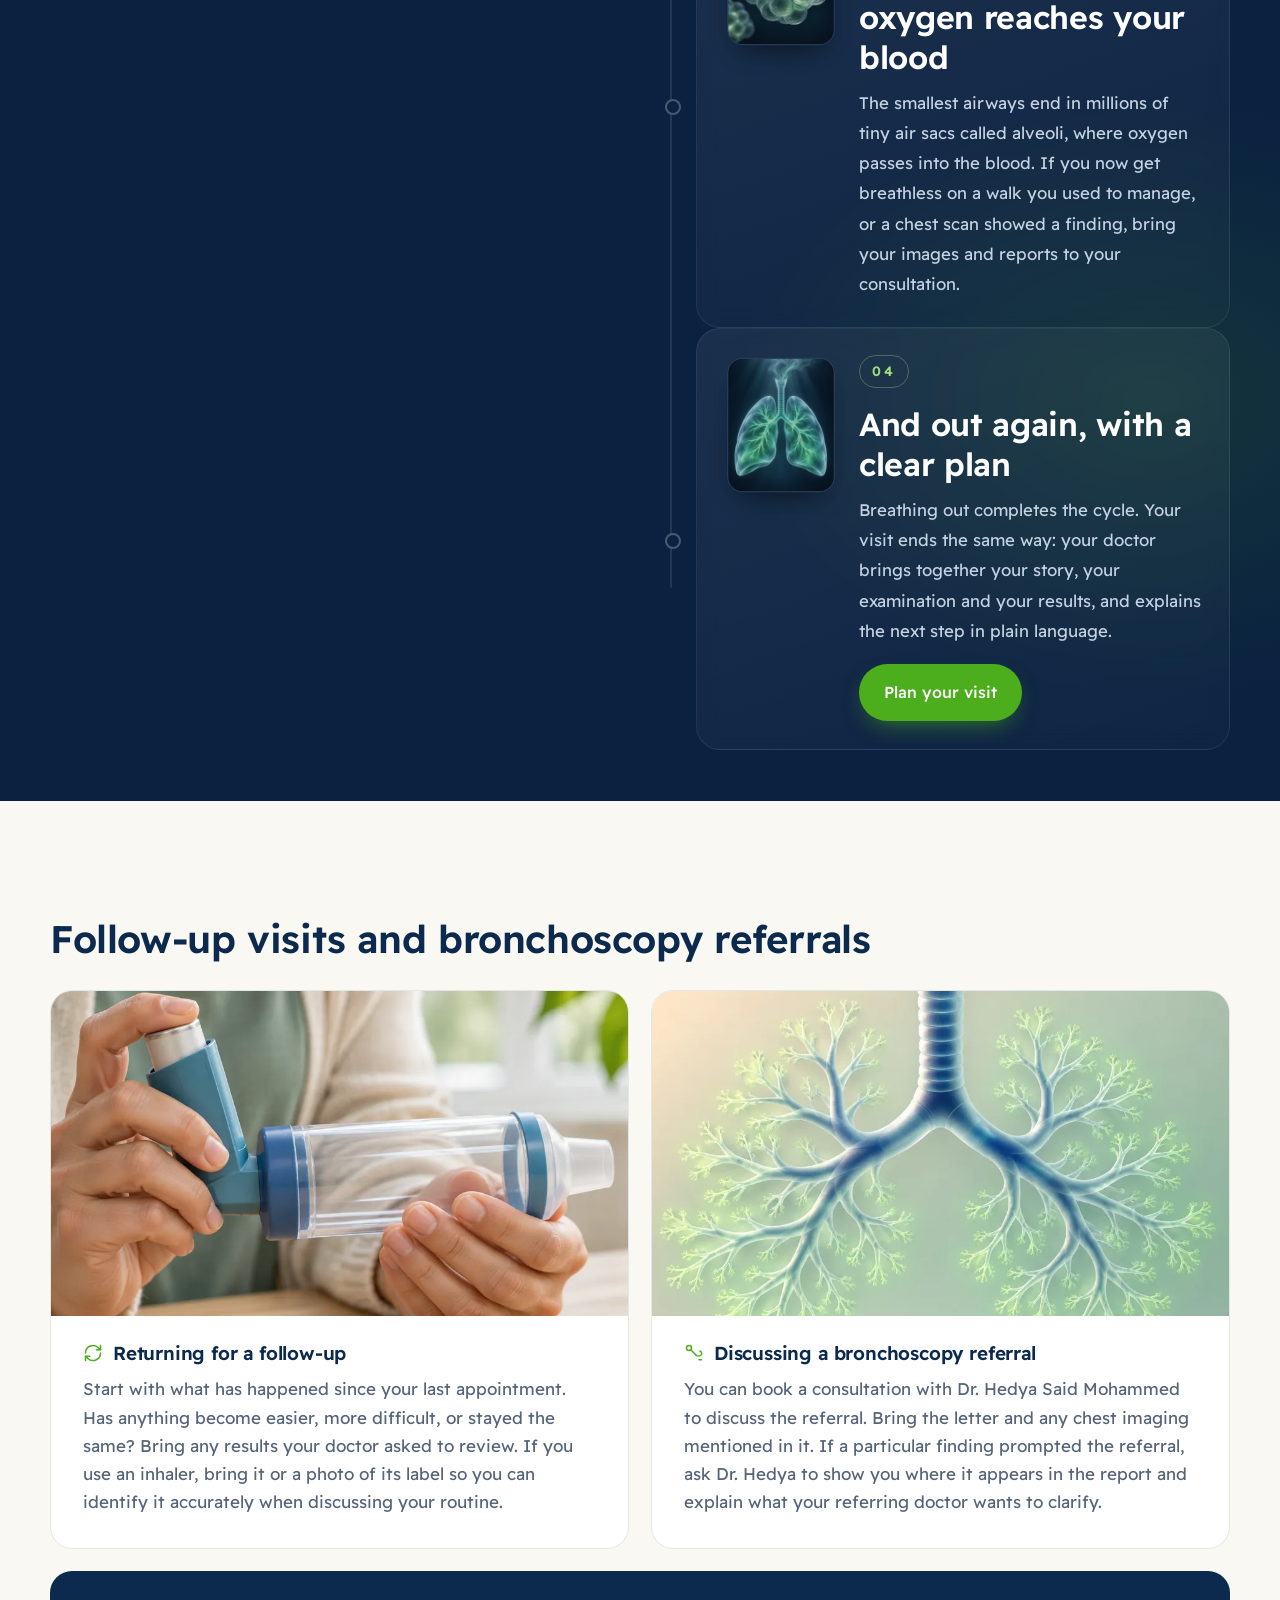
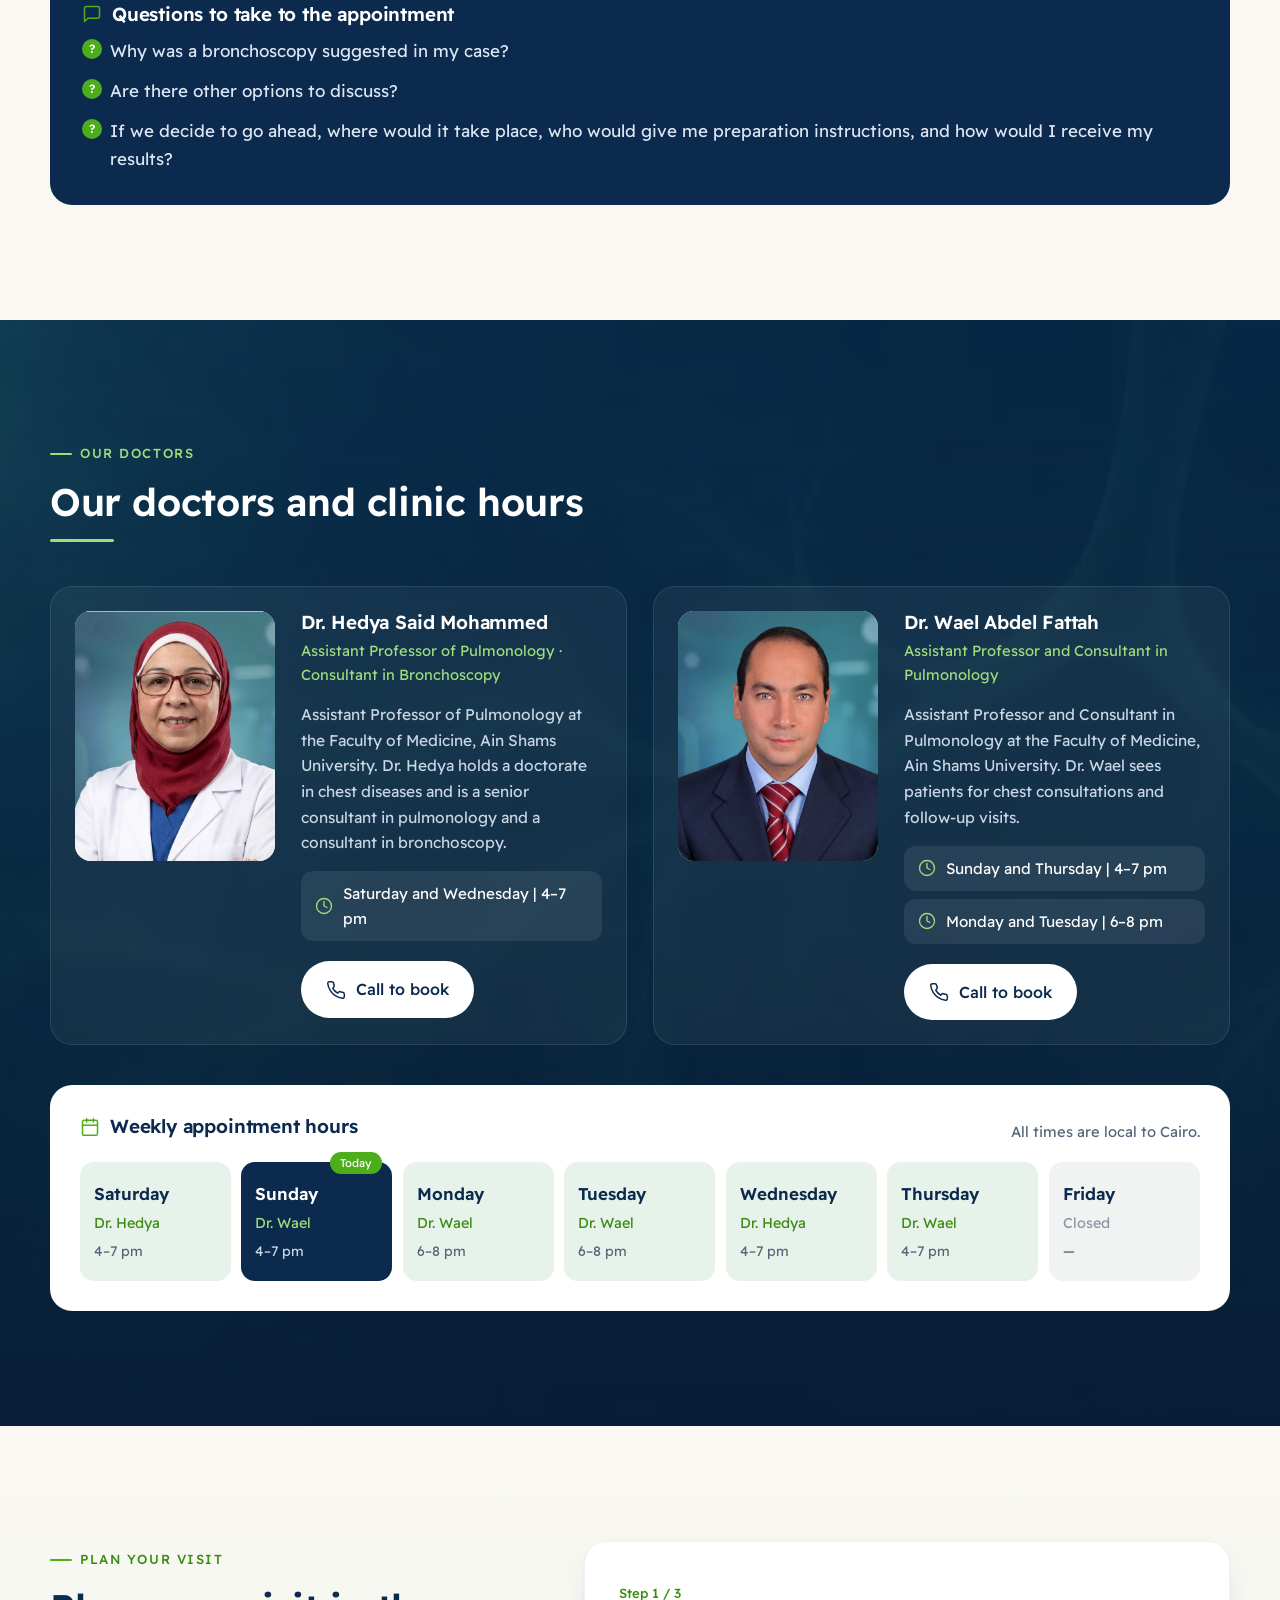
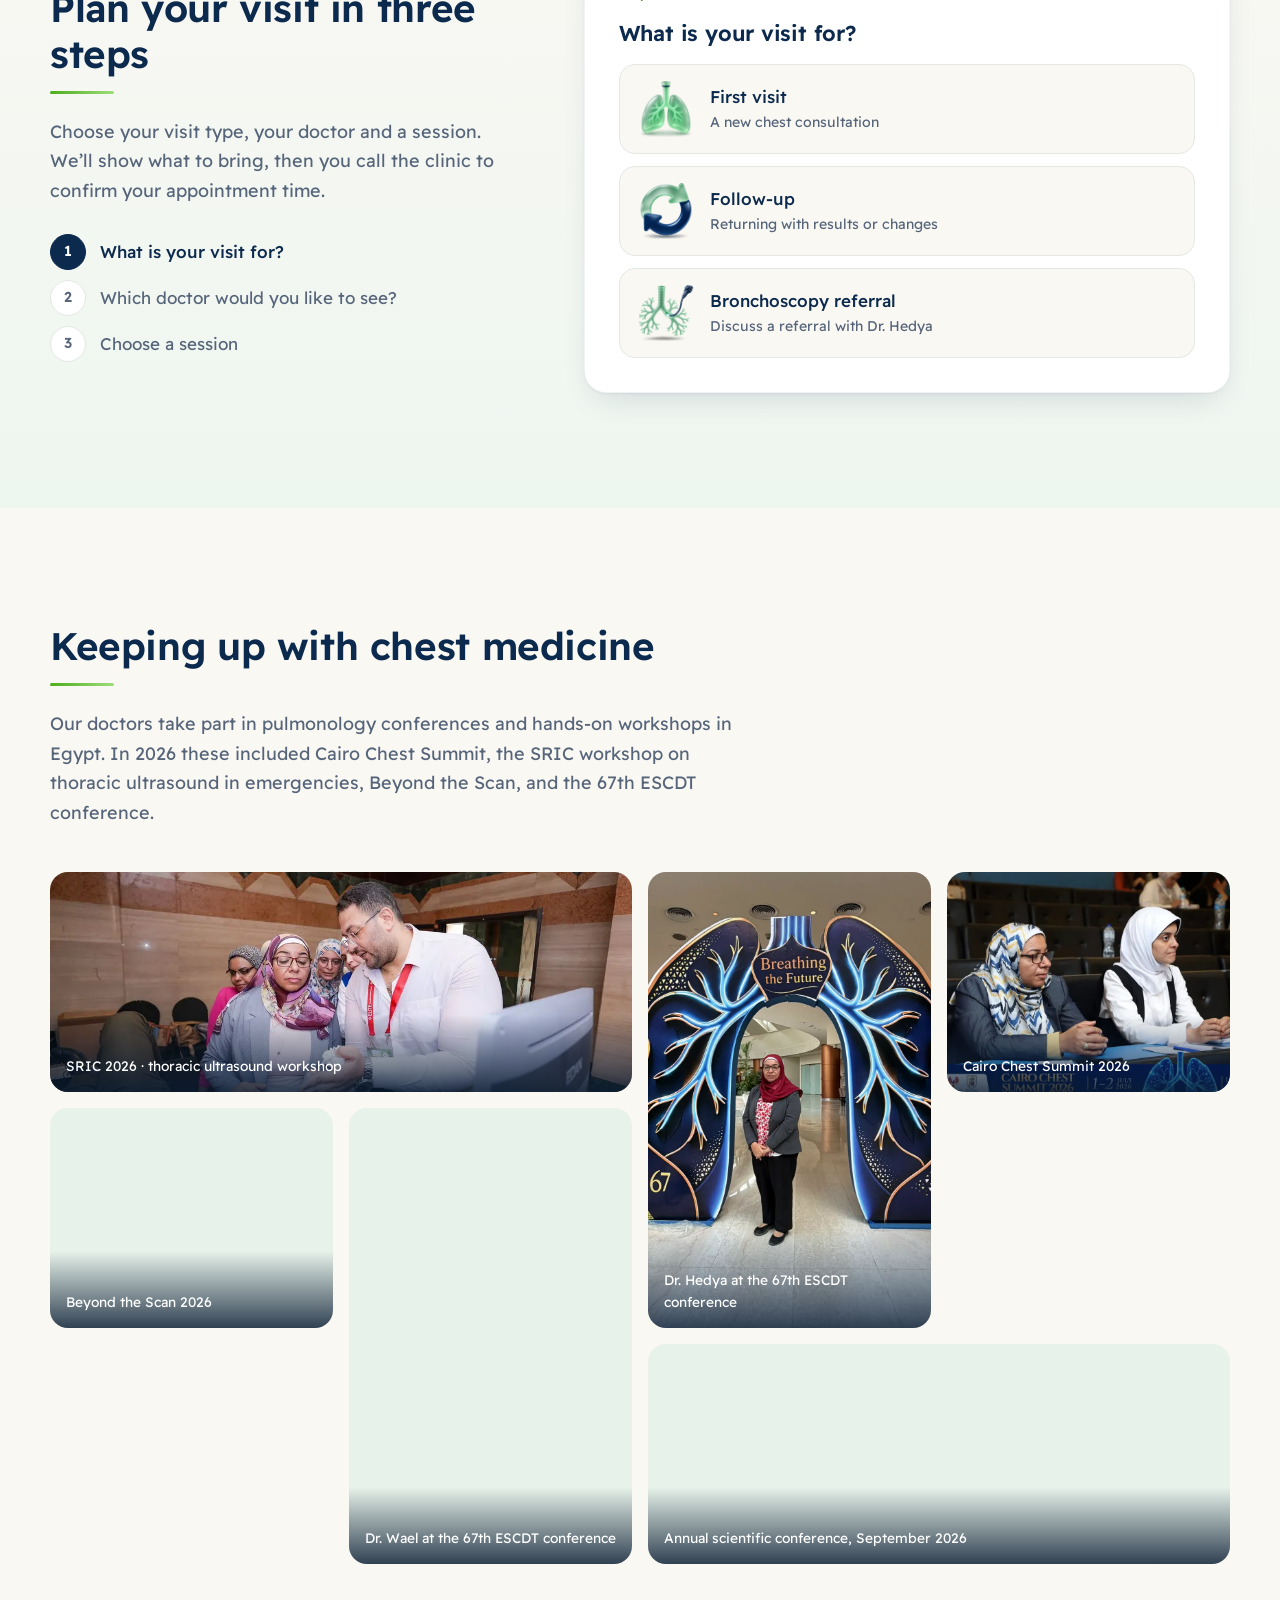
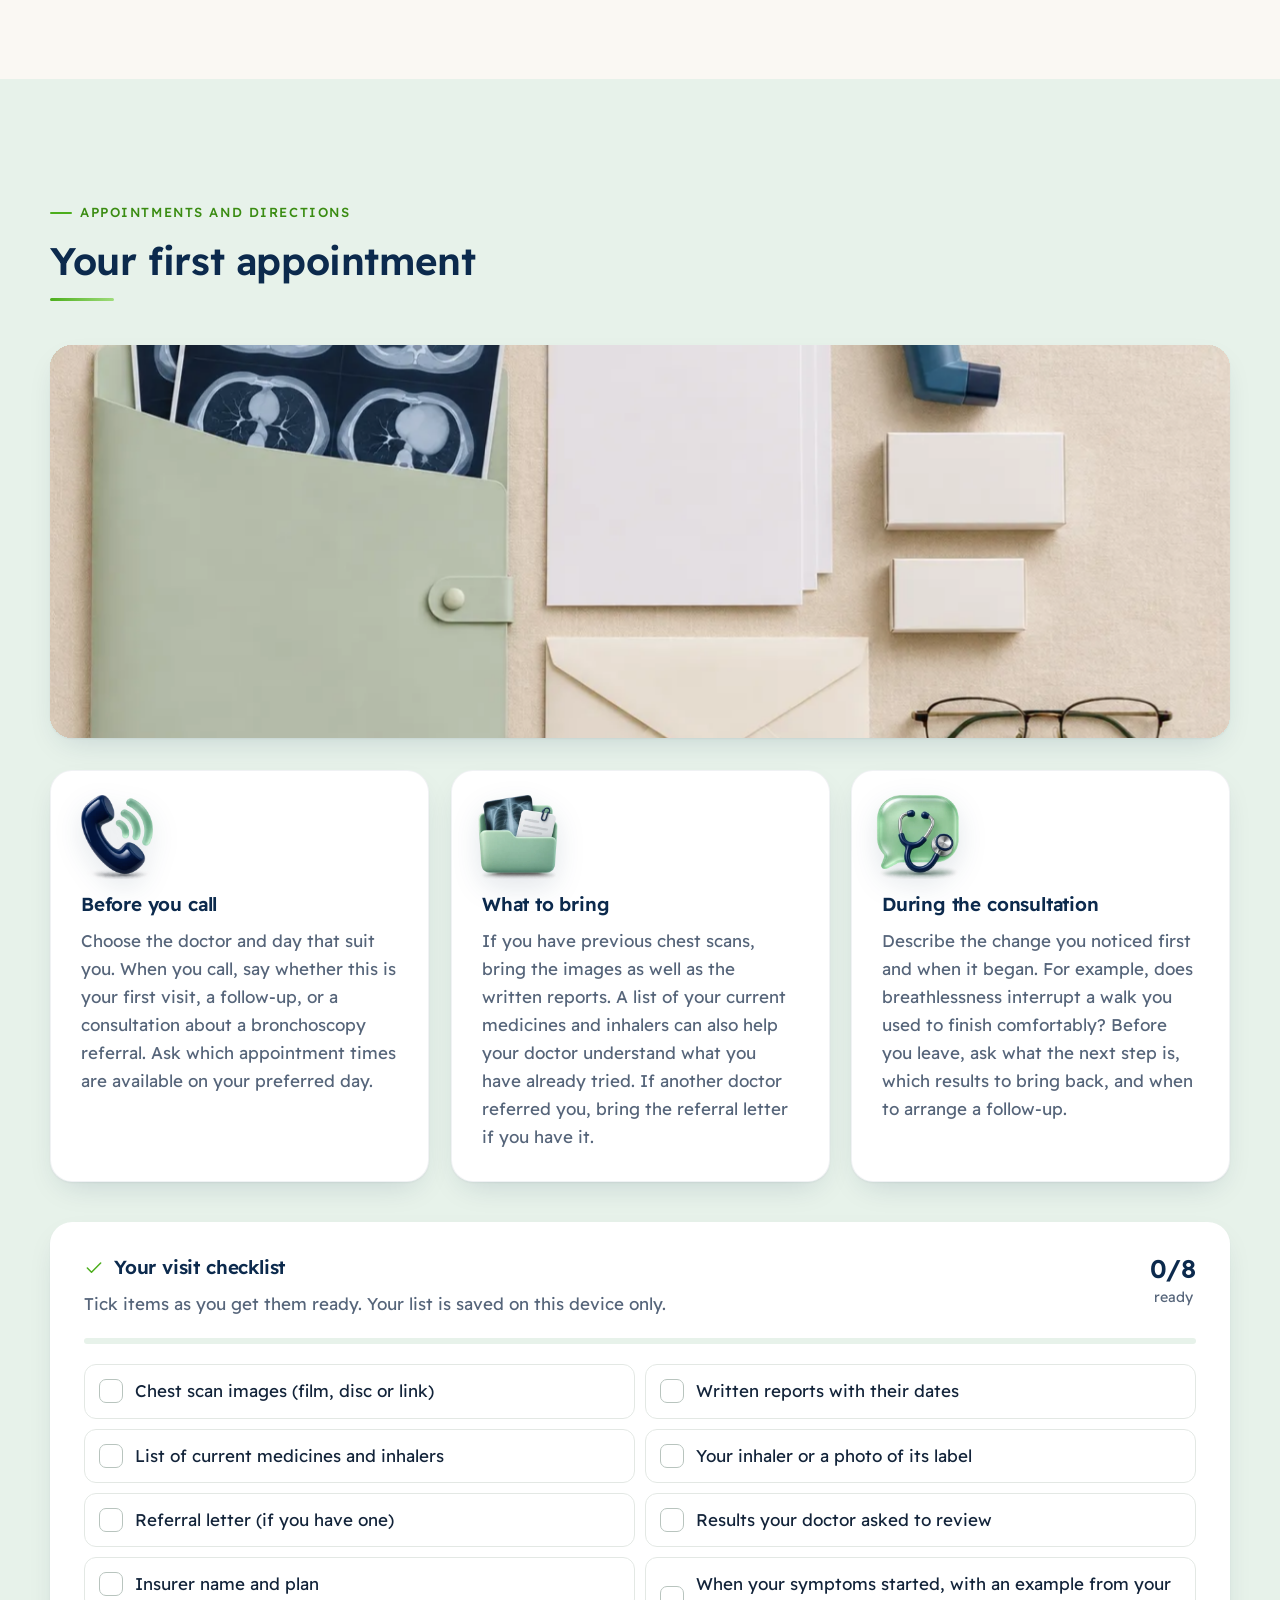
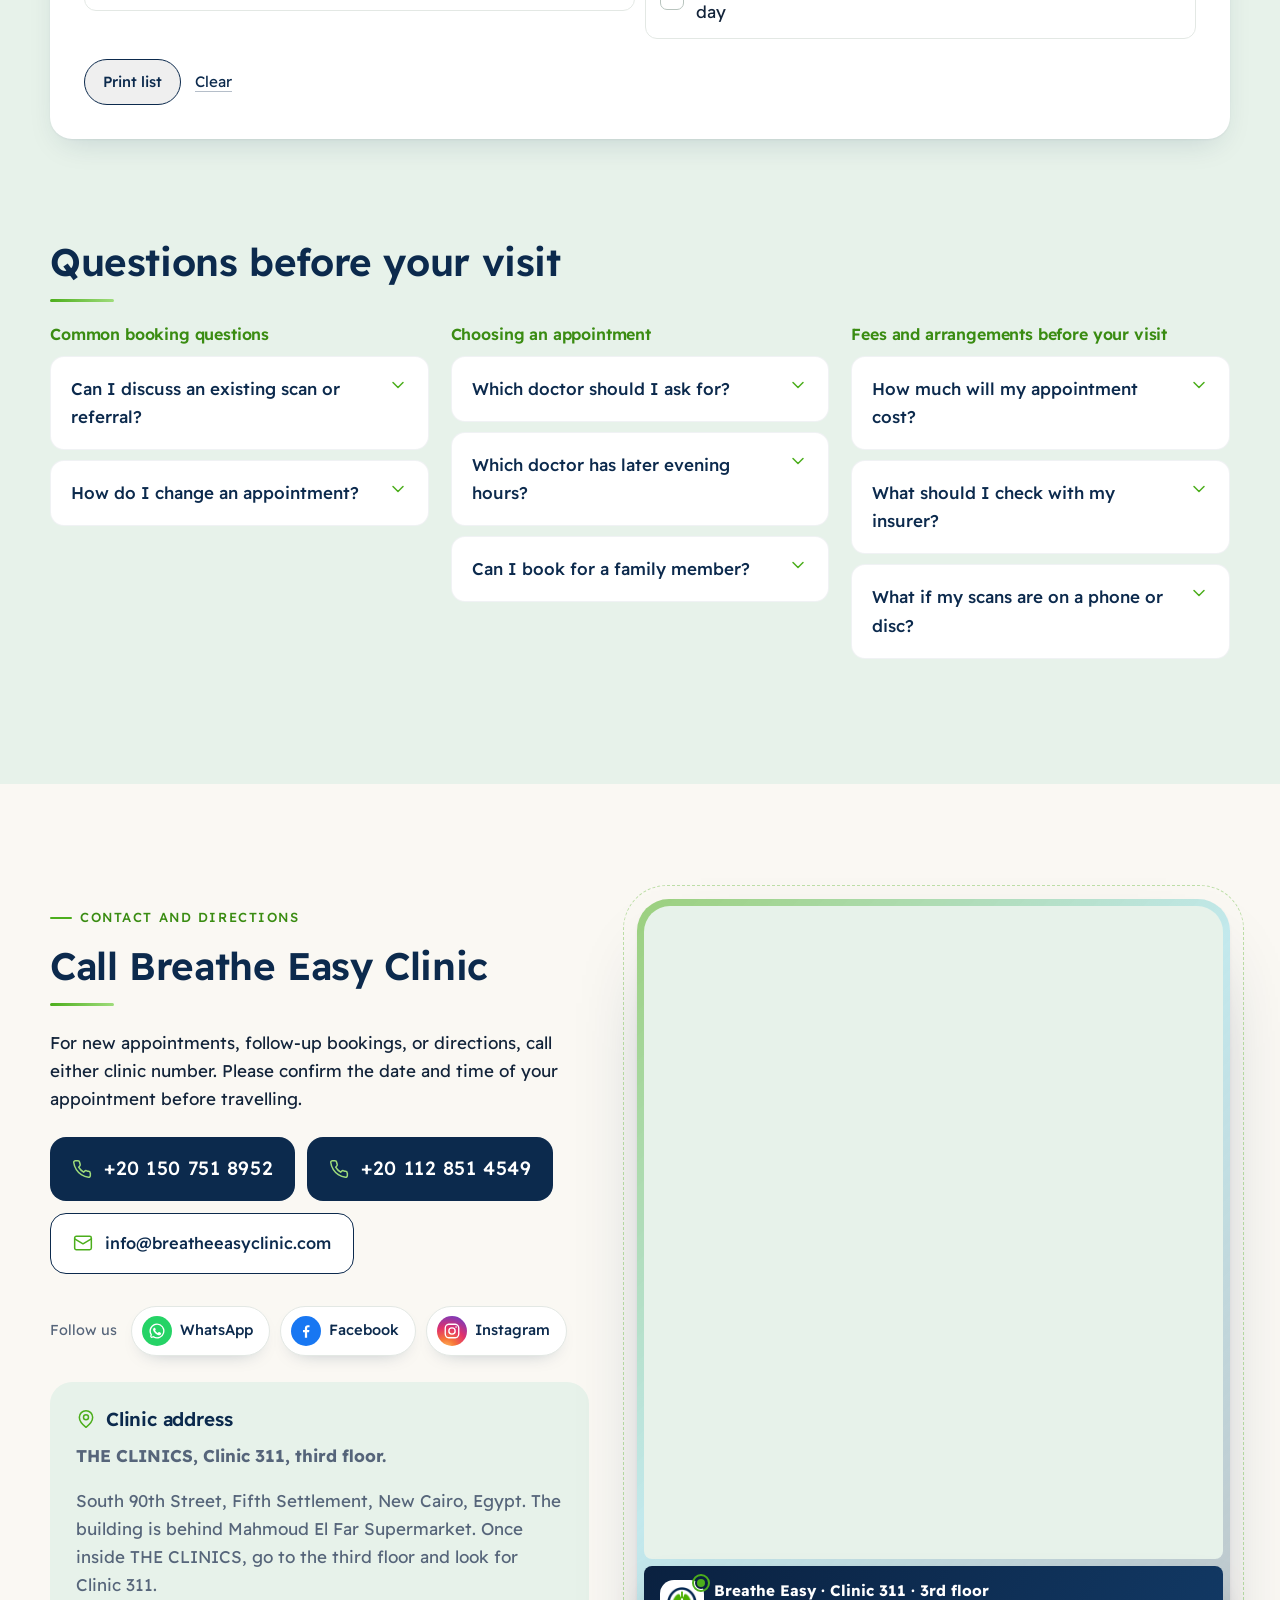
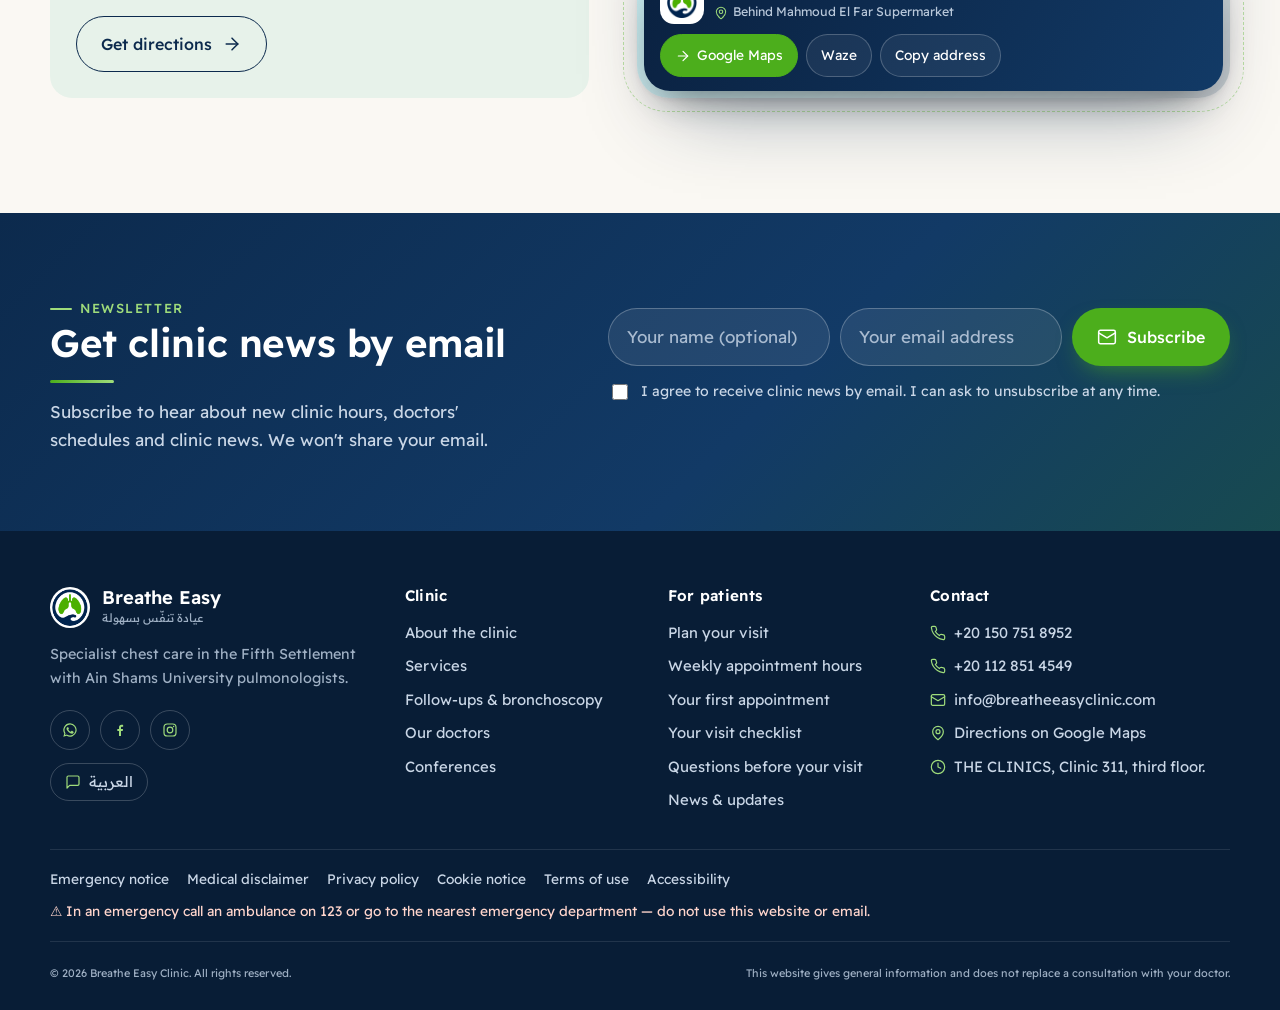
==== commit 441d20ca: "SEO: keyword-first titles, shorter description, 1200x630 share image, full clinic name in schema, ap" ====
--- a/index.html
+++ b/index.html
@@ -4,8 +4,8 @@
 <meta charset="utf-8">
 <script>(function(d){d.classList.remove('no-js');try{if(!sessionStorage.getItem('be-intro')&&!matchMedia('(prefers-reduced-motion: reduce)').matches)d.classList.add('has-intro')}catch(e){}})(document.documentElement)</script>
 <meta name="viewport" content="width=device-width, initial-scale=1">
-<title>Breathe Easy Clinic | Pulmonologist &amp; Chest Doctor in New Cairo</title>
-<meta name="description" content="Chest and lung specialists in the Fifth Settlement, New Cairo: chest consultations, follow-up visits and bronchoscopy referral consultations with Ain Shams University pulmonologists. Call to book.">
+<title>Chest Doctor &amp; Pulmonologist in New Cairo | Breathe Easy Clinic</title>
+<meta name="description" content="Chest doctor in the Fifth Settlement, New Cairo: consultations, follow-up and bronchoscopy referrals with Ain Shams University pulmonologists, 6 days a week.">
 <meta name="theme-color" content="#0c2a4d">
 <meta name="robots" content="index, follow, max-image-preview:large">
 <meta name="geo.region" content="EG-C">
@@ -18,27 +18,29 @@
 <meta property="og:type" content="website">
 <meta property="og:site_name" content="Breathe Easy Clinic">
 <meta property="og:url" content="https://breatheeasyclinic.com/">
-<meta property="og:title" content="Breathe Easy Clinic | Pulmonologist &amp; Chest Doctor in New Cairo">
-<meta property="og:description" content="Chest and lung specialists in the Fifth Settlement, New Cairo: chest consultations, follow-up visits and bronchoscopy referral consultations with Ain Shams University pulmonologists. Call to book.">
+<meta property="og:title" content="Chest Doctor &amp; Pulmonologist in New Cairo | Breathe Easy Clinic">
+<meta property="og:description" content="Chest doctor in the Fifth Settlement, New Cairo: consultations, follow-up and bronchoscopy referrals with Ain Shams University pulmonologists, 6 days a week.">
 <meta property="og:image" content="https://breatheeasyclinic.com/assets/og-cover.jpg">
 <meta property="og:image:width" content="1200">
-<meta property="og:image:height" content="457">
-<meta property="og:image:alt" content="Breathe Easy Clinic logo with frosted glass lungs">
+<meta property="og:image:height" content="630">
+<meta property="og:image:alt" content="Breathe Easy Clinic, chest doctors Dr. Hedya and Dr. Wael in New Cairo">
 <meta property="og:locale" content="en_US">
 <meta property="og:locale:alternate" content="ar_EG">
 <meta name="twitter:card" content="summary_large_image">
-<meta name="twitter:title" content="Breathe Easy Clinic | Pulmonologist &amp; Chest Doctor in New Cairo">
-<meta name="twitter:description" content="Chest and lung specialists in the Fifth Settlement, New Cairo: chest consultations, follow-up visits and bronchoscopy referral consultations with Ain Shams University pulmonologists. Call to book.">
+<meta name="twitter:title" content="Chest Doctor &amp; Pulmonologist in New Cairo | Breathe Easy Clinic">
+<meta name="twitter:description" content="Chest doctor in the Fifth Settlement, New Cairo: consultations, follow-up and bronchoscopy referrals with Ain Shams University pulmonologists, 6 days a week.">
 <meta name="twitter:image" content="https://breatheeasyclinic.com/assets/og-cover.jpg">
 <link rel="icon" type="image/png" href="assets/favicon.png">
+<link rel="apple-touch-icon" href="assets/apple-touch-icon.png">
+<link rel="manifest" href="site.webmanifest">
 <link rel="preconnect" href="https://fonts.googleapis.com">
 <link rel="preconnect" href="https://fonts.gstatic.com" crossorigin>
 <link href="https://fonts.googleapis.com/css2?family=Readex+Pro:wght@300;400;500;600;700&display=swap" rel="stylesheet">
-<link rel="stylesheet" href="styles.css?v=202611280735">
-<link rel="stylesheet" href="features.css?v=202611280735">
-<link rel="stylesheet" href="dynamics.css?v=202611280735">
-<link rel="stylesheet" href="mobile.css?v=202611280735">
-<script type="application/ld+json">{"@context": "https://schema.org", "@type": "MedicalClinic", "name": "Breathe Easy", "alternateName": "عيادة تنفّس بسهولة", "medicalSpecialty": "Pulmonary", "url": "https://breatheeasyclinic.com/", "telephone": ["+201507518952", "+201128514549"], "email": "info@breatheeasyclinic.com", "image": "https://breatheeasyclinic.com/assets/og-cover.jpg", "address": {"@type": "PostalAddress", "streetAddress": "THE CLINICS, Clinic 311, third floor, South 90th Street", "addressLocality": "Fifth Settlement, New Cairo", "addressRegion": "Cairo", "addressCountry": "EG"}, "openingHoursSpecification": [{"@type": "OpeningHoursSpecification", "dayOfWeek": ["Saturday", "Wednesday"], "opens": "16:00", "closes": "19:00"}, {"@type": "OpeningHoursSpecification", "dayOfWeek": ["Sunday", "Thursday"], "opens": "16:00", "closes": "19:00"}, {"@type": "OpeningHoursSpecification", "dayOfWeek": ["Monday", "Tuesday"], "opens": "18:00", "closes": "20:00"}], "areaServed": [{"@type": "City", "name": "New Cairo"}, {"@type": "Place", "name": "Fifth Settlement"}], "availableLanguage": ["ar", "en"], "logo": "https://breatheeasyclinic.com/assets/logo-mark.png", "hasMap": "https://www.google.com/maps/search/?api=1&query=THE+CLINICS+South+90th+Street+Fifth+Settlement+New+Cairo", "isAcceptingNewPatients": true, "sameAs": ["https://www.facebook.com/profile.php?id=61596596594004", "https://www.instagram.com/breathe3679/"], "availableService": [{"@type": "MedicalProcedure", "name": "Chest consultations"}, {"@type": "MedicalProcedure", "name": "Follow-up visits"}, {"@type": "MedicalProcedure", "name": "Bronchoscopy consultations"}], "employee": [{"@type": "Physician", "name": "Dr. Hedya Said Mohammed", "medicalSpecialty": "Pulmonary", "description": "Assistant Professor of Pulmonology at the Faculty of Medicine, Ain Shams University. Dr. Hedya holds a doctorate in chest diseases and is a senior consultant in pulmonology and a consultant in bronchoscopy.", "image": "https://breatheeasyclinic.com/assets/dr-hedya.webp", "alumniOf": {"@type": "CollegeOrUniversity", "name": "Ain Shams University"}}, {"@type": "Physician", "name": "Dr. Wael Abdel Fattah", "medicalSpecialty": "Pulmonary", "description": "Assistant Professor and Consultant in Pulmonology at the Faculty of Medicine, Ain Shams University. Dr. Wael sees patients for chest consultations and follow-up visits.", "image": "https://breatheeasyclinic.com/assets/dr-wael.webp", "alumniOf": {"@type": "CollegeOrUniversity", "name": "Ain Shams University"}}]}</script>
+<link rel="stylesheet" href="styles.css?v=202611280802">
+<link rel="stylesheet" href="features.css?v=202611280802">
+<link rel="stylesheet" href="dynamics.css?v=202611280802">
+<link rel="stylesheet" href="mobile.css?v=202611280802">
+<script type="application/ld+json">{"@context": "https://schema.org", "@type": "MedicalClinic", "name": "Breathe Easy Clinic", "alternateName": "عيادة تنفّس بسهولة", "medicalSpecialty": "Pulmonary", "url": "https://breatheeasyclinic.com/", "telephone": ["+201507518952", "+201128514549"], "email": "info@breatheeasyclinic.com", "image": "https://breatheeasyclinic.com/assets/og-cover.jpg", "address": {"@type": "PostalAddress", "streetAddress": "THE CLINICS, Clinic 311, third floor, South 90th Street", "addressLocality": "Fifth Settlement, New Cairo", "addressRegion": "Cairo", "addressCountry": "EG"}, "openingHoursSpecification": [{"@type": "OpeningHoursSpecification", "dayOfWeek": ["Saturday", "Wednesday"], "opens": "16:00", "closes": "19:00"}, {"@type": "OpeningHoursSpecification", "dayOfWeek": ["Sunday", "Thursday"], "opens": "16:00", "closes": "19:00"}, {"@type": "OpeningHoursSpecification", "dayOfWeek": ["Monday", "Tuesday"], "opens": "18:00", "closes": "20:00"}], "areaServed": [{"@type": "City", "name": "New Cairo"}, {"@type": "Place", "name": "Fifth Settlement"}], "availableLanguage": ["ar", "en"], "logo": "https://breatheeasyclinic.com/assets/logo-mark.png", "hasMap": "https://www.google.com/maps/search/?api=1&query=THE+CLINICS+South+90th+Street+Fifth+Settlement+New+Cairo", "isAcceptingNewPatients": true, "sameAs": ["https://www.facebook.com/profile.php?id=61596596594004", "https://www.instagram.com/breathe3679/"], "availableService": [{"@type": "MedicalProcedure", "name": "Chest consultations"}, {"@type": "MedicalProcedure", "name": "Follow-up visits"}, {"@type": "MedicalProcedure", "name": "Bronchoscopy consultations"}], "employee": [{"@type": "Physician", "name": "Dr. Hedya Said Mohammed", "medicalSpecialty": "Pulmonary", "description": "Assistant Professor of Pulmonology at the Faculty of Medicine, Ain Shams University. Dr. Hedya holds a doctorate in chest diseases and is a senior consultant in pulmonology and a consultant in bronchoscopy.", "image": "https://breatheeasyclinic.com/assets/dr-hedya.webp", "alumniOf": {"@type": "CollegeOrUniversity", "name": "Ain Shams University"}}, {"@type": "Physician", "name": "Dr. Wael Abdel Fattah", "medicalSpecialty": "Pulmonary", "description": "Assistant Professor and Consultant in Pulmonology at the Faculty of Medicine, Ain Shams University. Dr. Wael sees patients for chest consultations and follow-up visits.", "image": "https://breatheeasyclinic.com/assets/dr-wael.webp", "alumniOf": {"@type": "CollegeOrUniversity", "name": "Ain Shams University"}}]}</script>
 <script type="application/ld+json">{"@context": "https://schema.org", "@type": "FAQPage", "mainEntity": [{"@type": "Question", "name": "Can I discuss an existing scan or referral?", "acceptedAnswer": {"@type": "Answer", "text": "Yes. Mention this when booking and bring the relevant documents. For a bronchoscopy referral, request a consultation with Dr. Hedya to discuss why the procedure was suggested and what happens next."}}, {"@type": "Question", "name": "How do I change an appointment?", "acceptedAnswer": {"@type": "Answer", "text": "Call the clinic with your name, your doctor’s name, and the date of your booking so you can ask about another available time."}}, {"@type": "Question", "name": "Which doctor should I ask for?", "acceptedAnswer": {"@type": "Answer", "text": "Both Dr. Hedya and Dr. Wael see patients for chest consultations. If you have already seen one of them and are returning with results, give that doctor’s name when you call. For a bronchoscopy referral, ask for a consultation with Dr. Hedya."}}, {"@type": "Question", "name": "Which doctor has later evening hours?", "acceptedAnswer": {"@type": "Answer", "text": "Dr. Wael’s Monday and Tuesday sessions run from 6 to 8 pm. If you prefer Saturday, Dr. Hedya sees patients from 4 to 7 pm. Call to check which appointment times are still available within the session."}}, {"@type": "Question", "name": "Can I book for a family member?", "acceptedAnswer": {"@type": "Answer", "text": "When you call on someone else’s behalf, have the patient’s name, the preferred doctor, and a suitable day ready. If the patient needs help getting to the third floor, ask about the building entrance, lift access, and the easiest drop-off point before setting out."}}, {"@type": "Question", "name": "How much will my appointment cost?", "acceptedAnswer": {"@type": "Answer", "text": "Tell the clinic whether you are booking a first consultation, returning with test results, or discussing a referral. Ask for the fee for that visit and which payment methods you can use. If you need a receipt for reimbursement, mention it when you book."}}, {"@type": "Question", "name": "What should I check with my insurer?", "acceptedAnswer": {"@type": "Answer", "text": "Have the name of your insurer and your plan ready. Ask the clinic whether it accepts that specific plan, then check with your insurer about referrals, prior approval, and any amount you would pay yourself."}}, {"@type": "Question", "name": "What if my scans are on a phone or disc?", "acceptedAnswer": {"@type": "Answer", "text": "When booking, ask which formats the doctor can review. If your images are accessed through a radiology centre’s link, check that the link opens before your visit. Keep the written report with the images so the doctor can tell which examination and date they belong to."}}]}</script>
 <script type="application/ld+json">{"@context": "https://schema.org", "@type": "WebSite", "name": "Breathe Easy Clinic", "alternateName": "عيادة تنفّس بسهولة", "url": "https://breatheeasyclinic.com/", "inLanguage": ["en", "ar"]}</script>
 </head>
@@ -129,7 +131,7 @@
       <li><b data-count="311">311</b><span>clinic, third floor</span></li>
     </ul>
   </div>
-  <div class="wrap"><figure class="banner banner-air reveal"><span class="air-sun" aria-hidden="true"></span><span class="air-dust" aria-hidden="true"></span><video class="bg-video air-video" muted loop playsinline preload="none" poster="assets/img-air.webp" aria-hidden="true"><source src="assets/air-wind.webm?v=202611280735" type="video/webm"><source src="assets/air-wind.mp4?v=202611280735" type="video/mp4"></video><img src="assets/img-air.webp" alt="Sunlit room with curtains moving in a breeze" loading="lazy" width="1600" height="900"></figure></div>
+  <div class="wrap"><figure class="banner banner-air reveal"><span class="air-sun" aria-hidden="true"></span><span class="air-dust" aria-hidden="true"></span><video class="bg-video air-video" muted loop playsinline preload="none" poster="assets/img-air.webp" aria-hidden="true"><source src="assets/air-wind.webm?v=202611280802" type="video/webm"><source src="assets/air-wind.mp4?v=202611280802" type="video/mp4"></video><img src="assets/img-air.webp" alt="Sunlit room with curtains moving in a breeze" loading="lazy" width="1600" height="900"></figure></div>
 </section>
 
 <section class="services section tint" id="services">
@@ -160,7 +162,7 @@
     <div class="sec-head reveal"><p class="eyebrow">Follow a breath</p><h2>From your first breath in to a clear plan</h2><p class="body-lg">Scroll to follow the path air takes through your chest, and what a chest doctor looks at along the way.</p></div>
     <div class="jr-grid">
       <div class="jr-stage">
-        <div class="jr-glow" aria-hidden="true"><video class="bg-video jr-video" muted loop playsinline preload="none" poster="assets/jr-bg.webp" aria-hidden="true"><source src="assets/jr-breath.webm?v=202611280735" type="video/webm"><source src="assets/jr-breath.mp4?v=202611280735" type="video/mp4"></video></div>
+        <div class="jr-glow" aria-hidden="true"><video class="bg-video jr-video" muted loop playsinline preload="none" poster="assets/jr-bg.webp" aria-hidden="true"><source src="assets/jr-breath.webm?v=202611280802" type="video/webm"><source src="assets/jr-breath.mp4?v=202611280802" type="video/mp4"></video></div>
         <svg class="jr-svg" viewBox="0 0 400 475" dir="ltr" role="img" aria-label="From your first breath in to a clear plan">
           <defs><linearGradient id="jrAir" gradientUnits="userSpaceOnUse" x1="0" y1="20" x2="0" y2="440"><stop offset="0" stop-color="#7fd6e6"/><stop offset=".55" stop-color="#9fdc7b"/><stop offset="1" stop-color="#4cae1c"/></linearGradient></defs>
           <g class="jr-lungs">
@@ -397,9 +399,9 @@
 <a class="float-call" href="tel:+201507518952" aria-label="Call to book"><svg class="ic" viewBox="0 0 24 24" fill="none" stroke="currentColor" stroke-width="1.8" stroke-linecap="round" stroke-linejoin="round" aria-hidden="true"><path d="M22 16.9v3a2 2 0 0 1-2.2 2 19.8 19.8 0 0 1-8.6-3.1 19.5 19.5 0 0 1-6-6A19.8 19.8 0 0 1 2.1 4.2 2 2 0 0 1 4.1 2h3a2 2 0 0 1 2 1.7c.1.9.4 1.8.7 2.7a2 2 0 0 1-.5 2.1L8 9.8a16 16 0 0 0 6 6l1.3-1.3a2 2 0 0 1 2.1-.4c.9.3 1.8.6 2.7.7a2 2 0 0 1 1.7 2z"/></svg><span>Call to book</span></a>
 
 <script>window.CLINIC={"lang": "en", "schedule": {"6": {"doc": "Dr. Hedya", "time": "4–7 pm", "from": "16:00", "to": "19:00", "id": "hedya"}, "0": {"doc": "Dr. Wael", "time": "4–7 pm", "from": "16:00", "to": "19:00", "id": "wael"}, "1": {"doc": "Dr. Wael", "time": "6–8 pm", "from": "18:00", "to": "20:00", "id": "wael"}, "2": {"doc": "Dr. Wael", "time": "6–8 pm", "from": "18:00", "to": "20:00", "id": "wael"}, "3": {"doc": "Dr. Hedya", "time": "4–7 pm", "from": "16:00", "to": "19:00", "id": "hedya"}, "4": {"doc": "Dr. Wael", "time": "4–7 pm", "from": "16:00", "to": "19:00", "id": "wael"}}, "days": ["Sunday", "Monday", "Tuesday", "Wednesday", "Thursday", "Friday", "Saturday"], "s": {"today": "Today at the clinic", "closed_today": "No clinic session today", "next_session": "Next session", "status_open": "Open now", "status_until": "until", "status_next": "Next session", "starts_in": "Starts in", "ends_in": "Session ends in", "q1": "What is your visit for?", "q2": "Which doctor would you like to see?", "q3": "Choose a session", "t_first": "First visit", "t_first_d": "A new chest consultation", "t_follow": "Follow-up", "t_follow_d": "Returning with results or changes", "t_bronch": "Bronchoscopy referral", "t_bronch_d": "Discuss a referral with Dr. Hedya", "any_doc": "No preference", "any_doc_d": "Show all sessions", "only_hedya": "Bronchoscopy referral consultations are with Dr. Hedya.", "step": "Step", "back": "Back", "restart": "Start again", "your_plan": "Your visit plan", "visit": "Visit", "doctor": "Doctor", "session": "Session", "bring": "What to bring", "call_confirm": "Call to confirm", "add_cal": "Add to calendar", "copy": "Copy details", "copied": "Copied", "plan_note": "Times shown are the doctor’s clinic hours. Call to check which appointment times are still available within the session.", "today_word": "Today", "tomorrow_word": "Tomorrow", "hedya_n": "Dr. Hedya Said Mohammed", "wael_n": "Dr. Wael Abdel Fattah", "dr_hedya_short": "Dr. Hedya", "dr_wael_short": "Dr. Wael", "hedya_role": "Assistant Professor of Pulmonology · Consultant in Bronchoscopy", "wael_role": "Assistant Professor and Consultant in Pulmonology", "brand": "Breathe Easy", "addr_1": "THE CLINICS, Clinic 311, third floor.", "addr_2": "South 90th Street, Fifth Settlement, New Cairo, Egypt. The building is behind Mahmoud El Far Supermarket. Once inside THE CLINICS, go to the third floor and look for Clinic 311.", "nl_sending": "Sending…", "nl_ok": "Thank you! You're subscribed to Breathe Easy Clinic news.", "nl_err": "Sorry, that didn't go through. Please try again or email us at info@breatheeasyclinic.com.", "nl_bad": "Please enter a valid email address and tick the box.", "nl_btn": "Subscribe", "closed": "Closed", "holiday": "Closed", "ann_close": "Close", "bring_first": ["Previous chest scan images and their written reports", "A list of your current medicines and inhalers", "The referral letter, if another doctor referred you"], "bring_follow": ["Any results your doctor asked to review", "Your inhaler, or a photo of its label", "Notes on what has become easier, harder or stayed the same"], "bring_bronch": ["The referral letter", "Any chest imaging mentioned in the letter", "Your questions about why the procedure was suggested"]}, "phone": "01507518952", "phones": ["01507518952", "01128514549"], "email": "info@breatheeasyclinic.com"};</script>
-<script src="main.js?v=202611280735" defer></script>
-<script src="dynamics.js?v=202611280735" defer></script>
-<script src="config.js?v=202611280735" defer></script>
-<script src="live.js?v=202611280735" defer></script>
+<script src="main.js?v=202611280802" defer></script>
+<script src="dynamics.js?v=202611280802" defer></script>
+<script src="config.js?v=202611280802" defer></script>
+<script src="live.js?v=202611280802" defer></script>
 </body>
 </html>
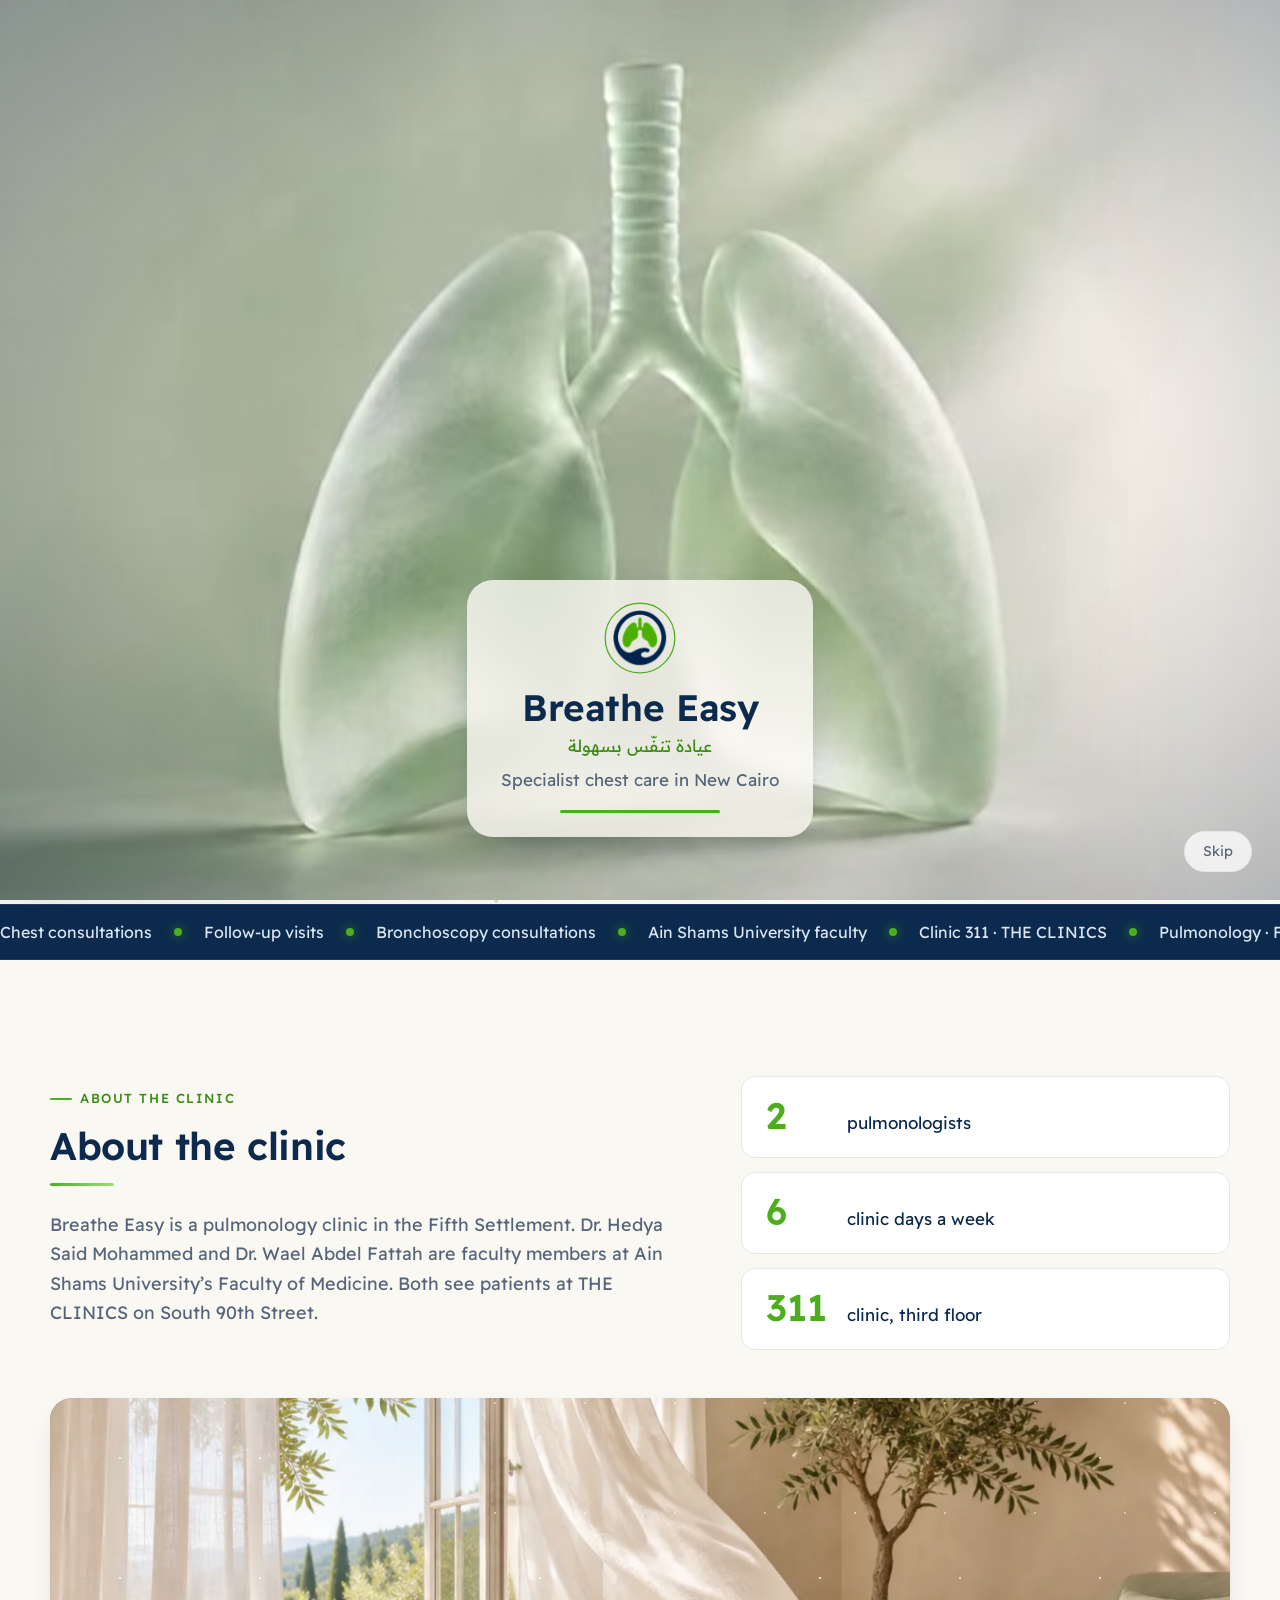
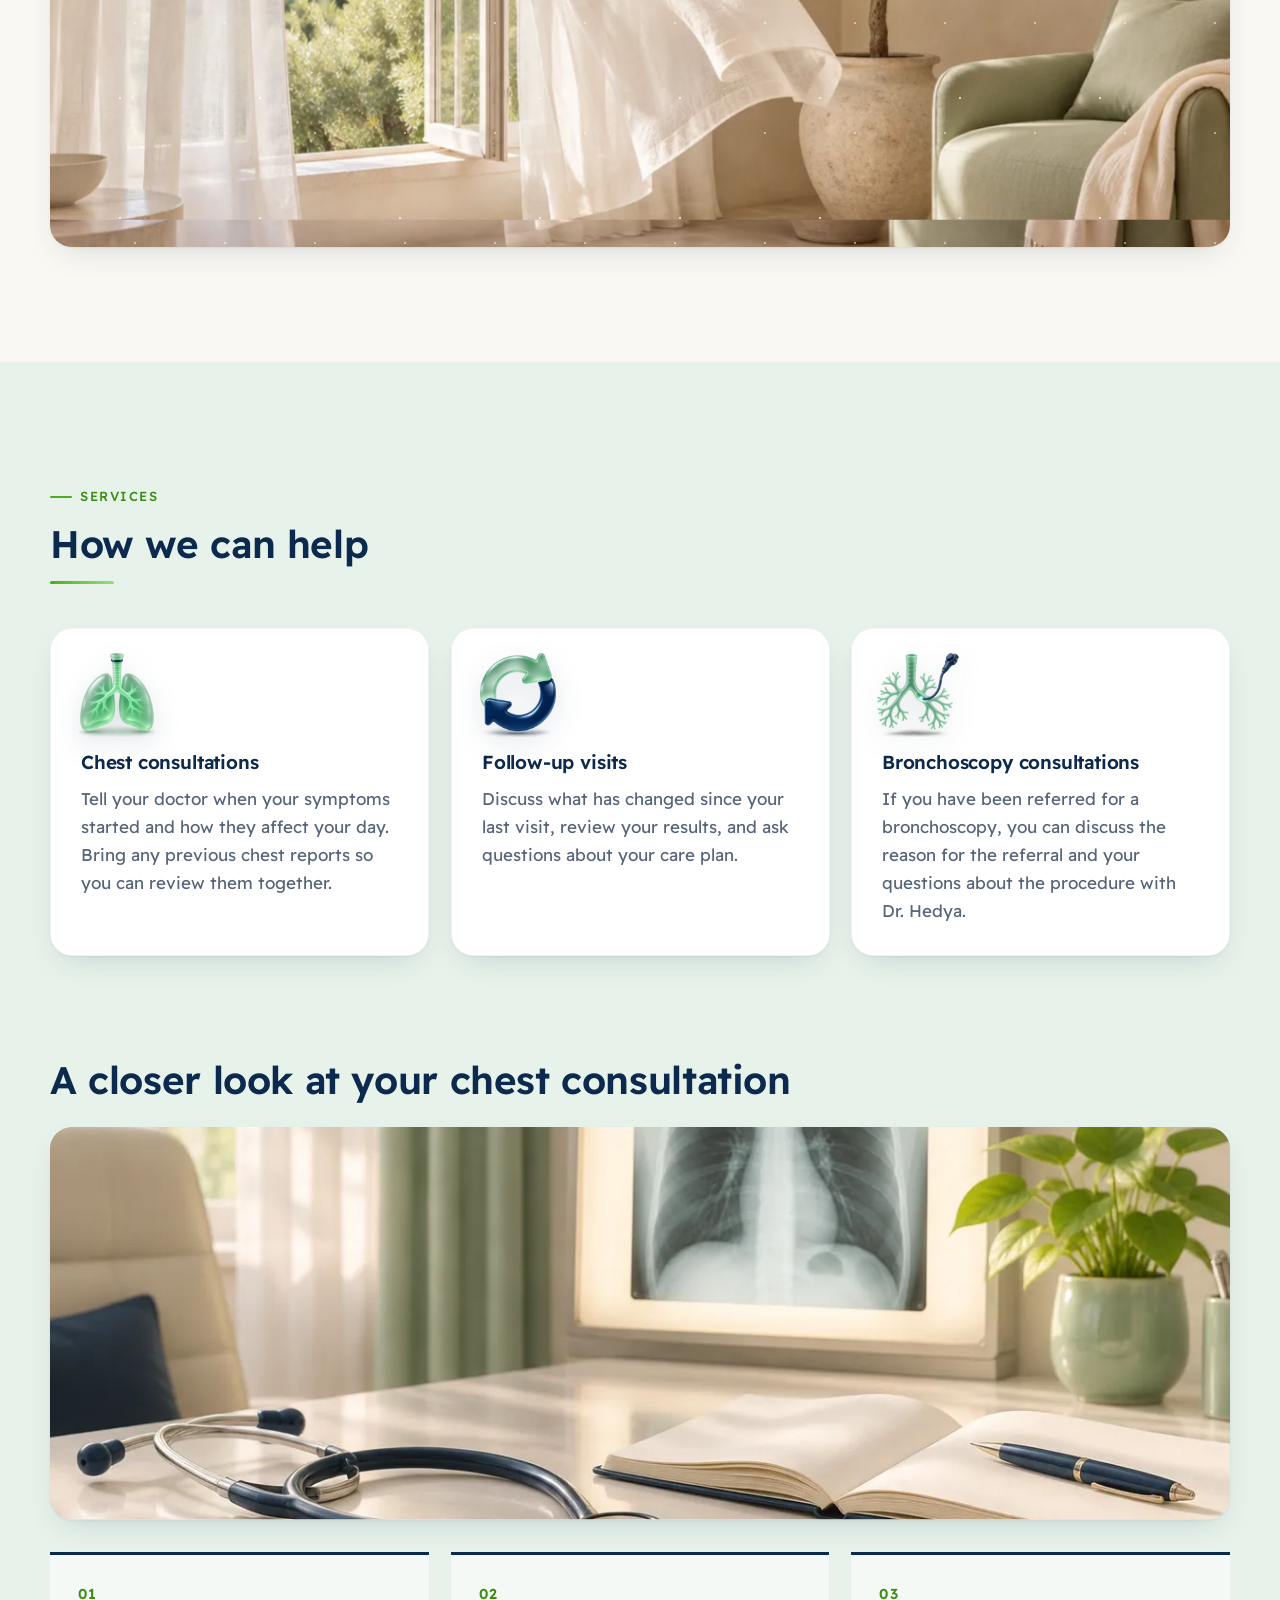
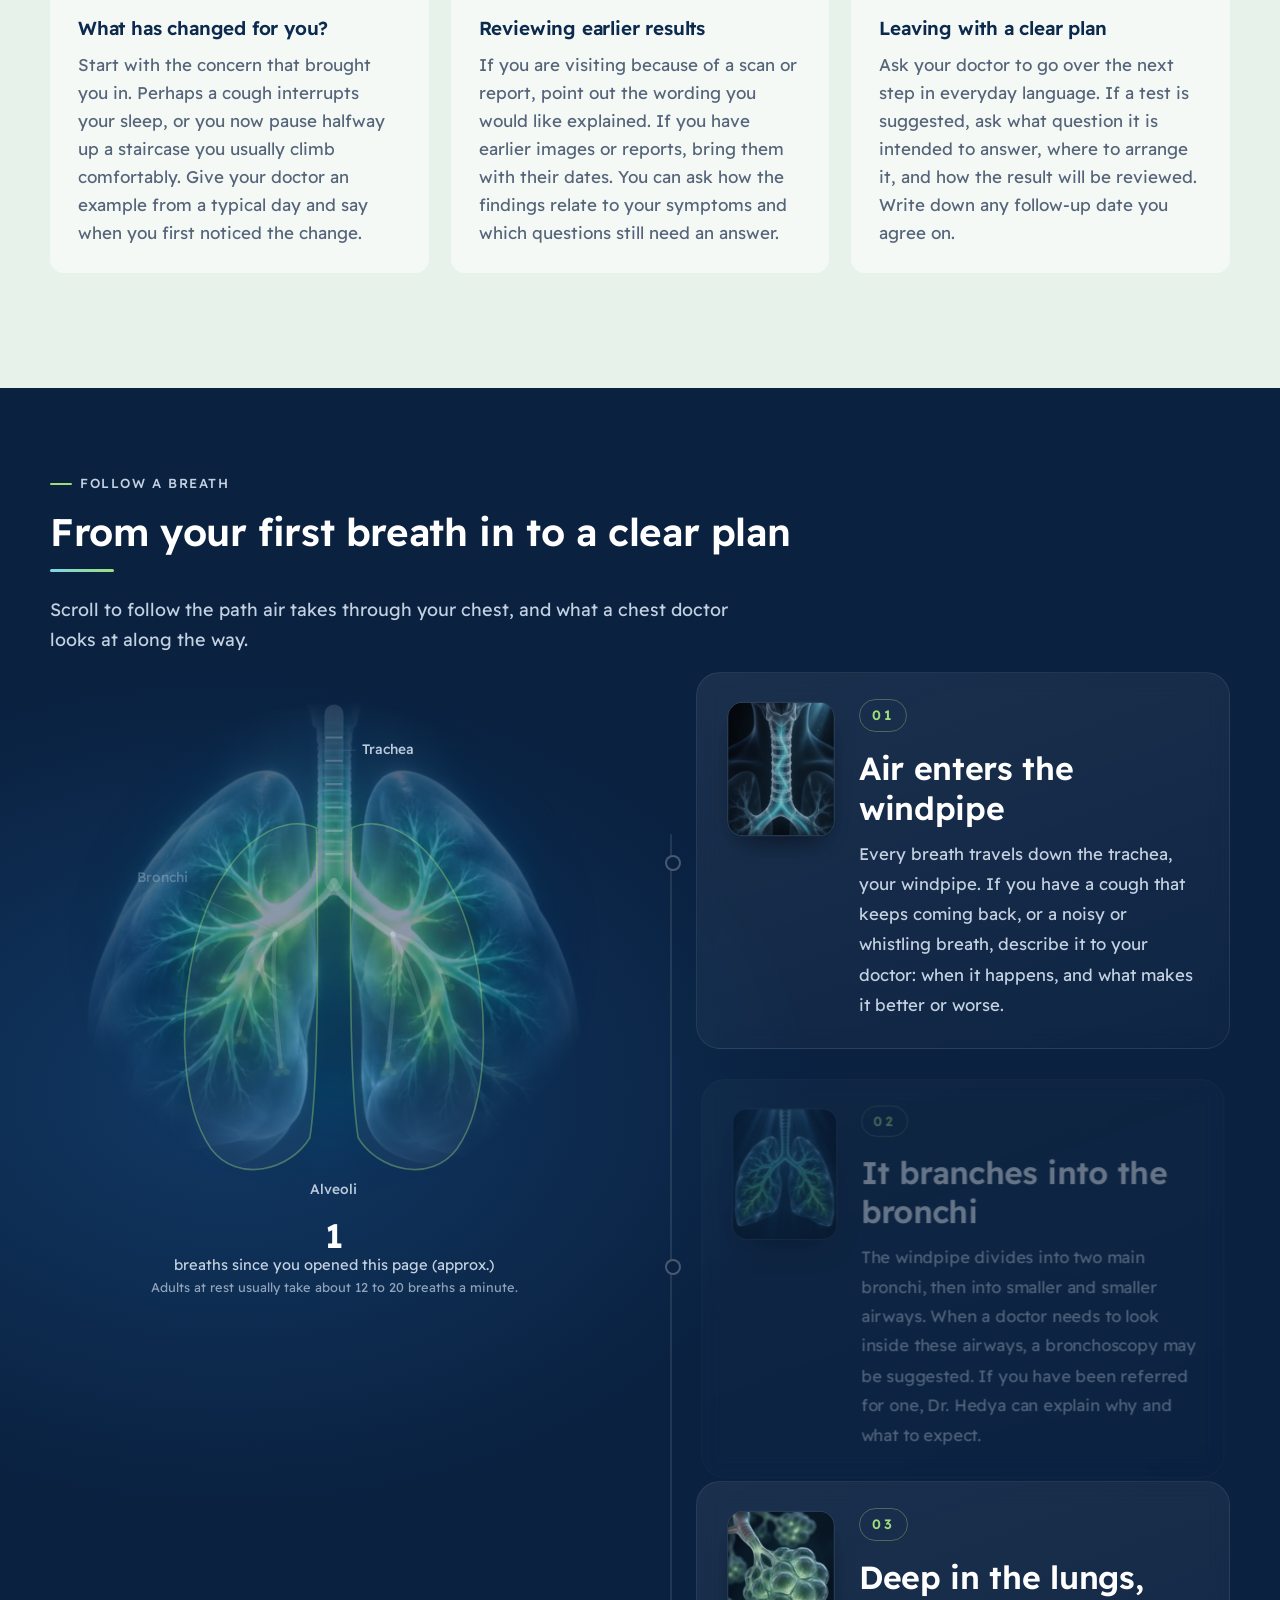
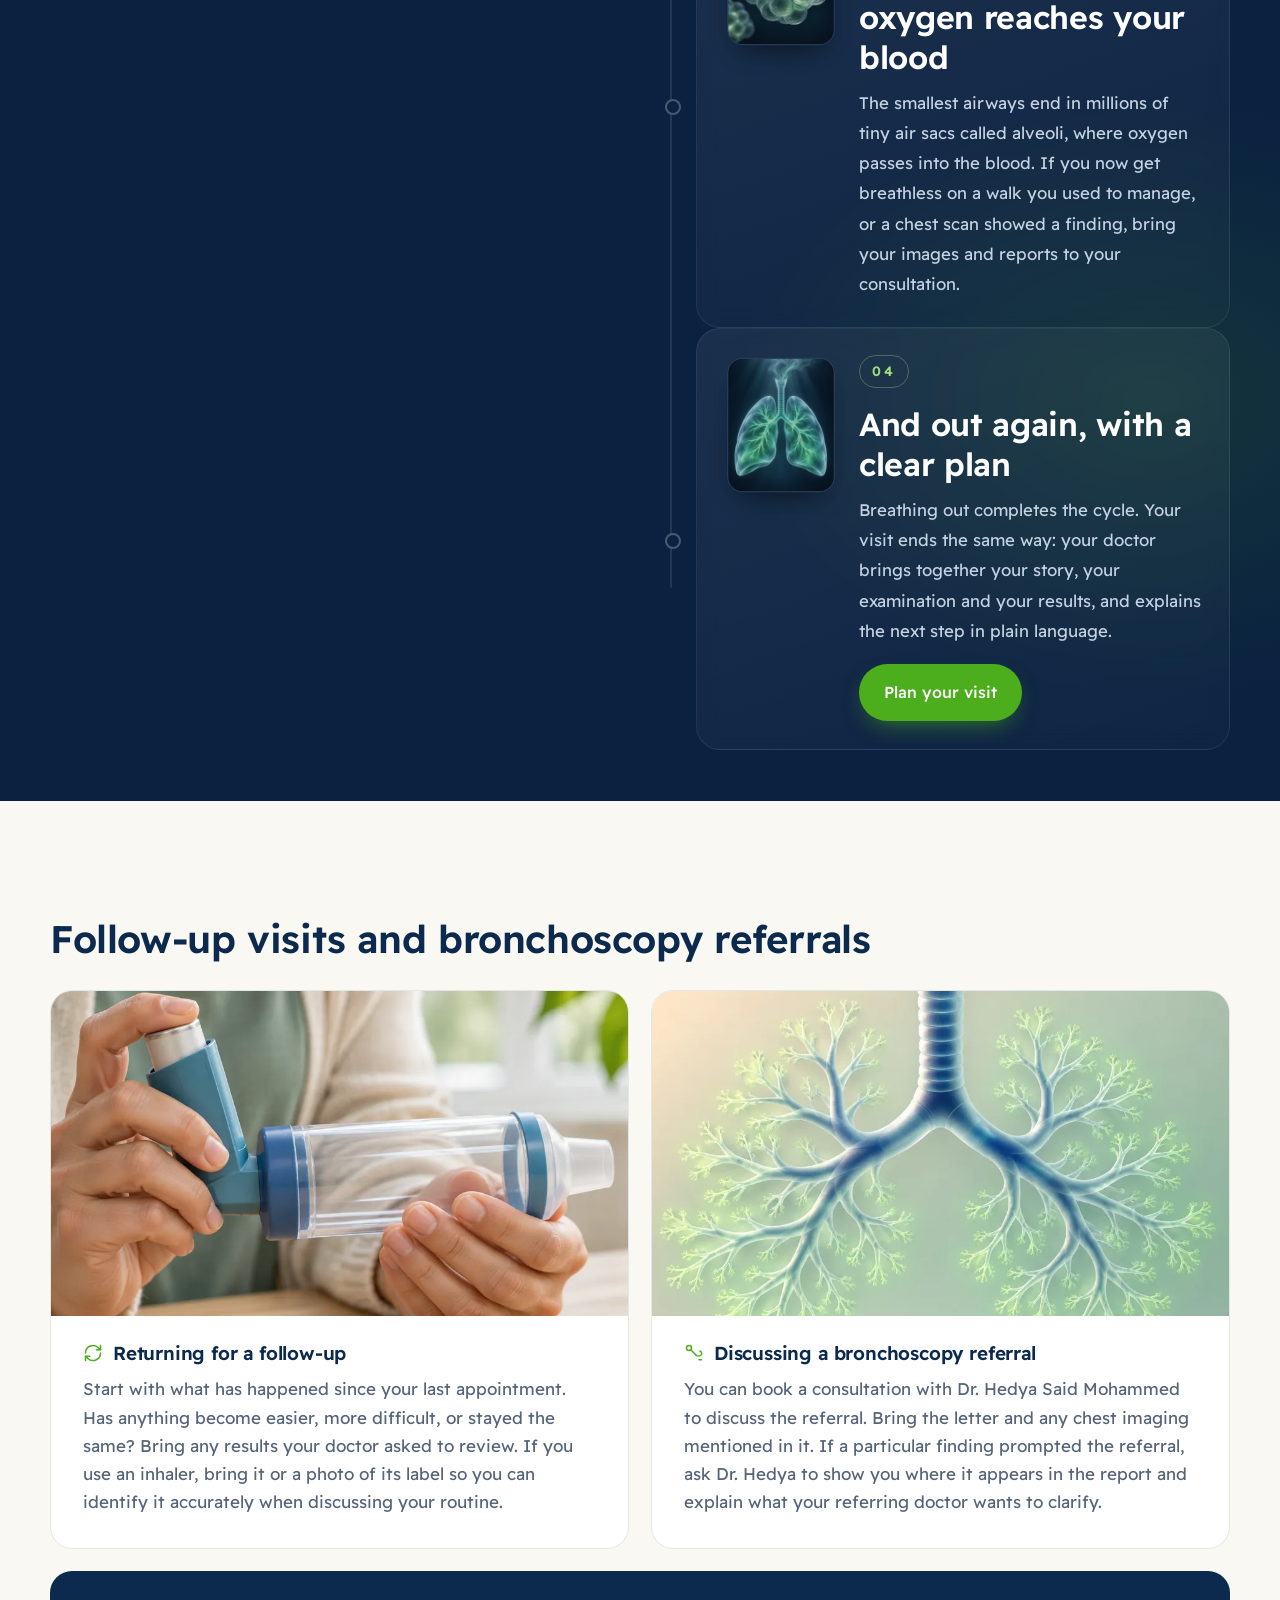
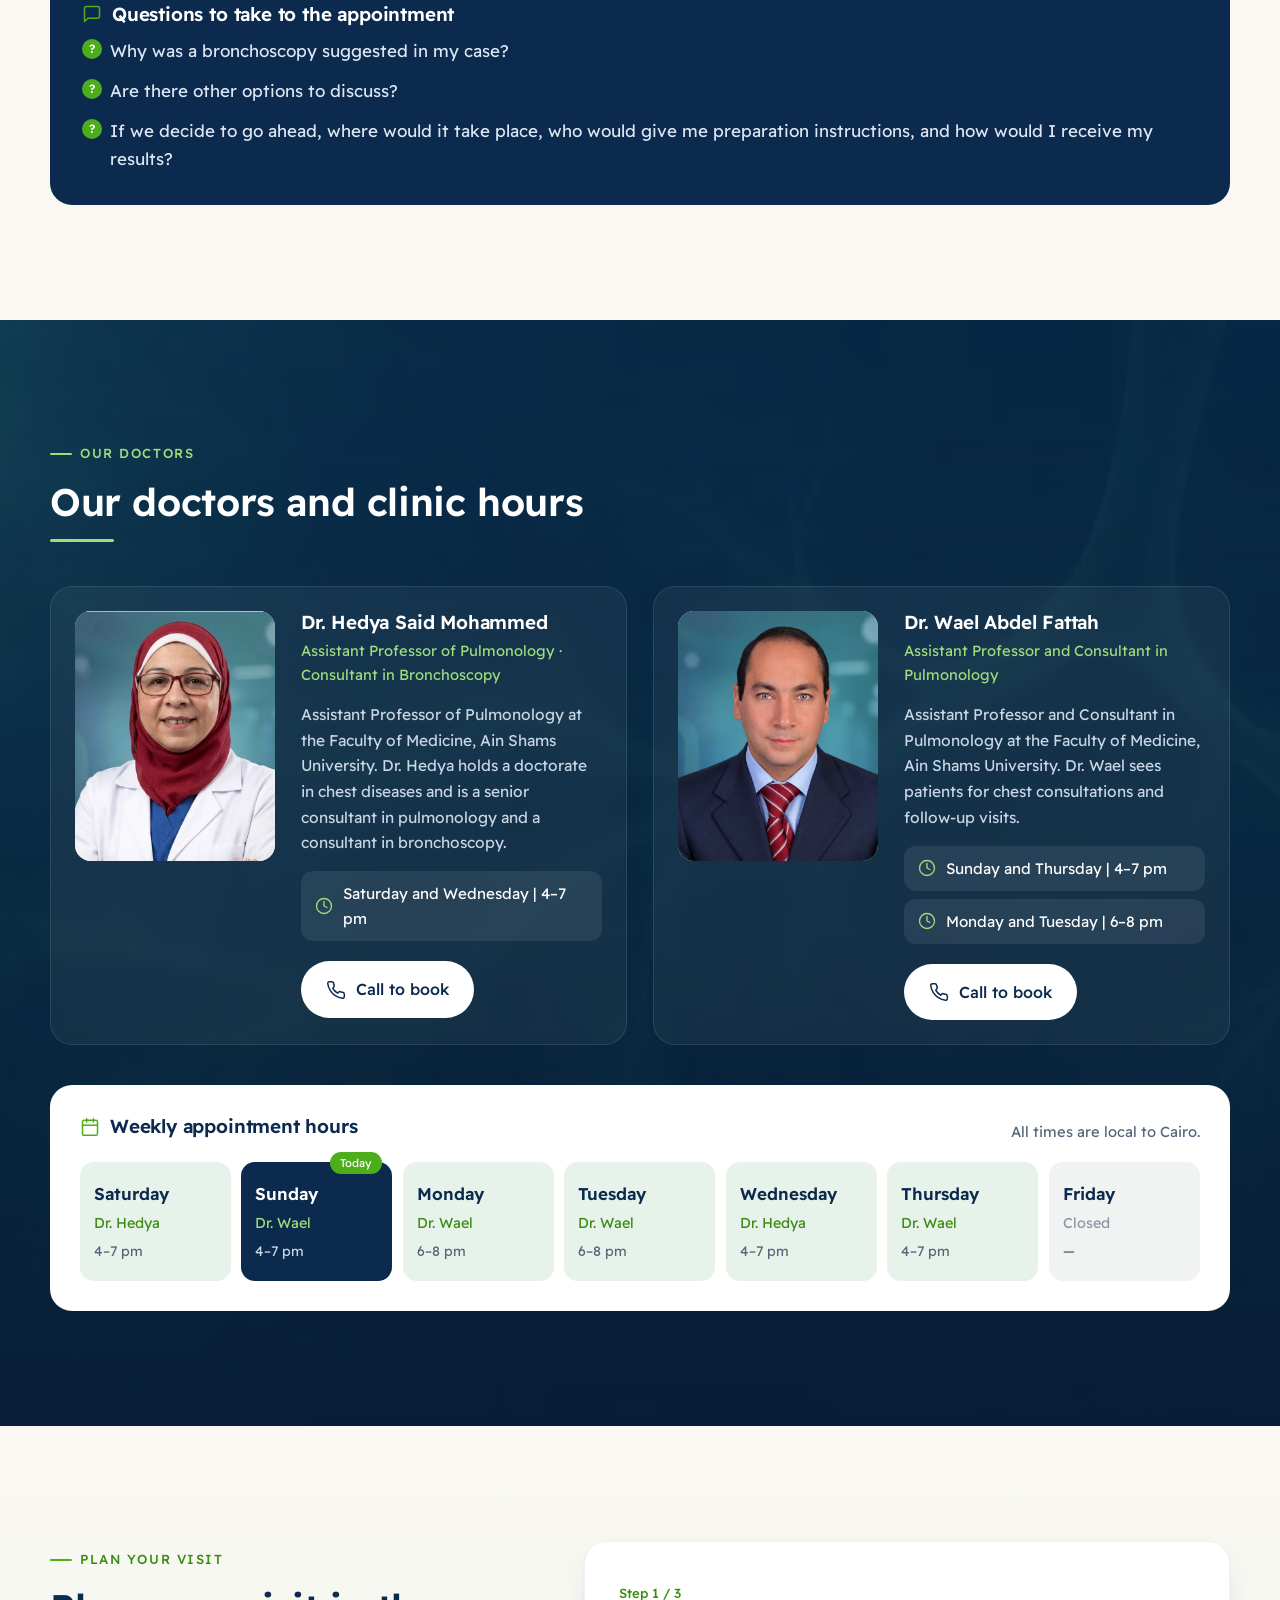
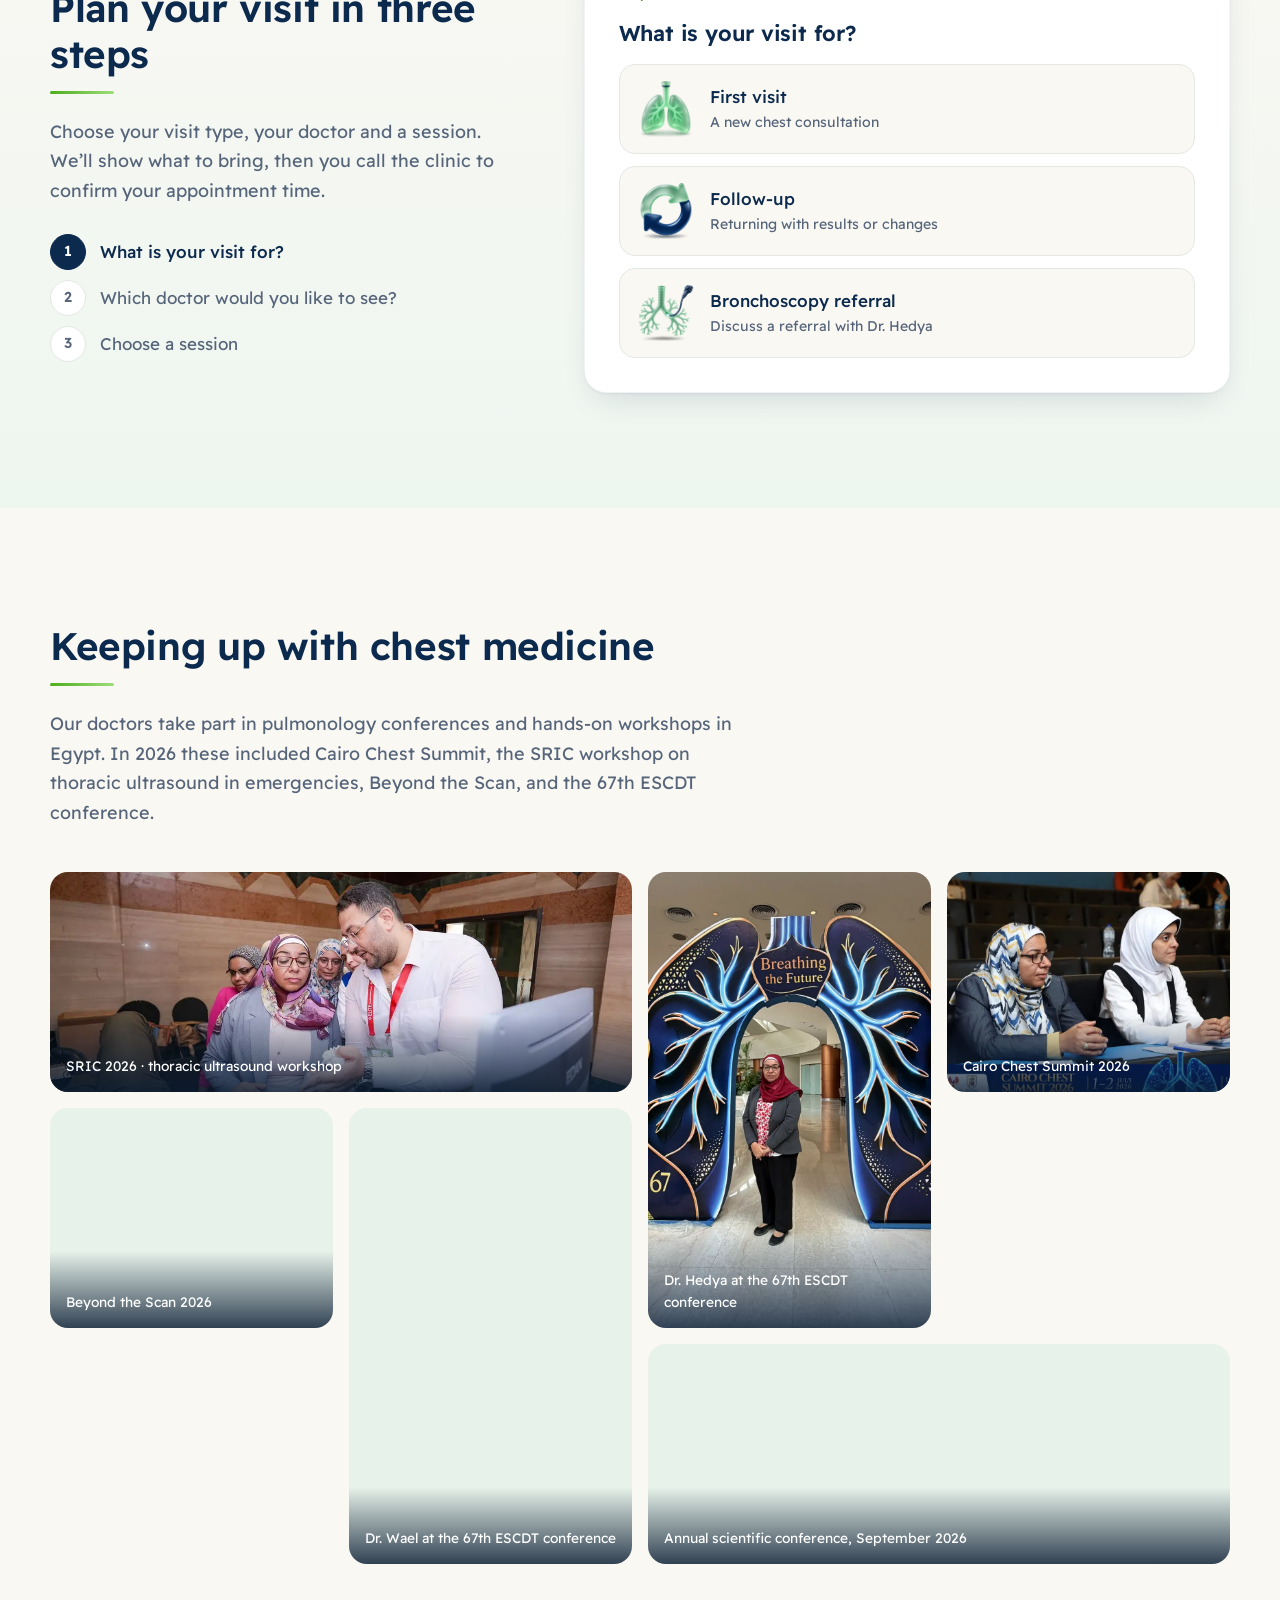
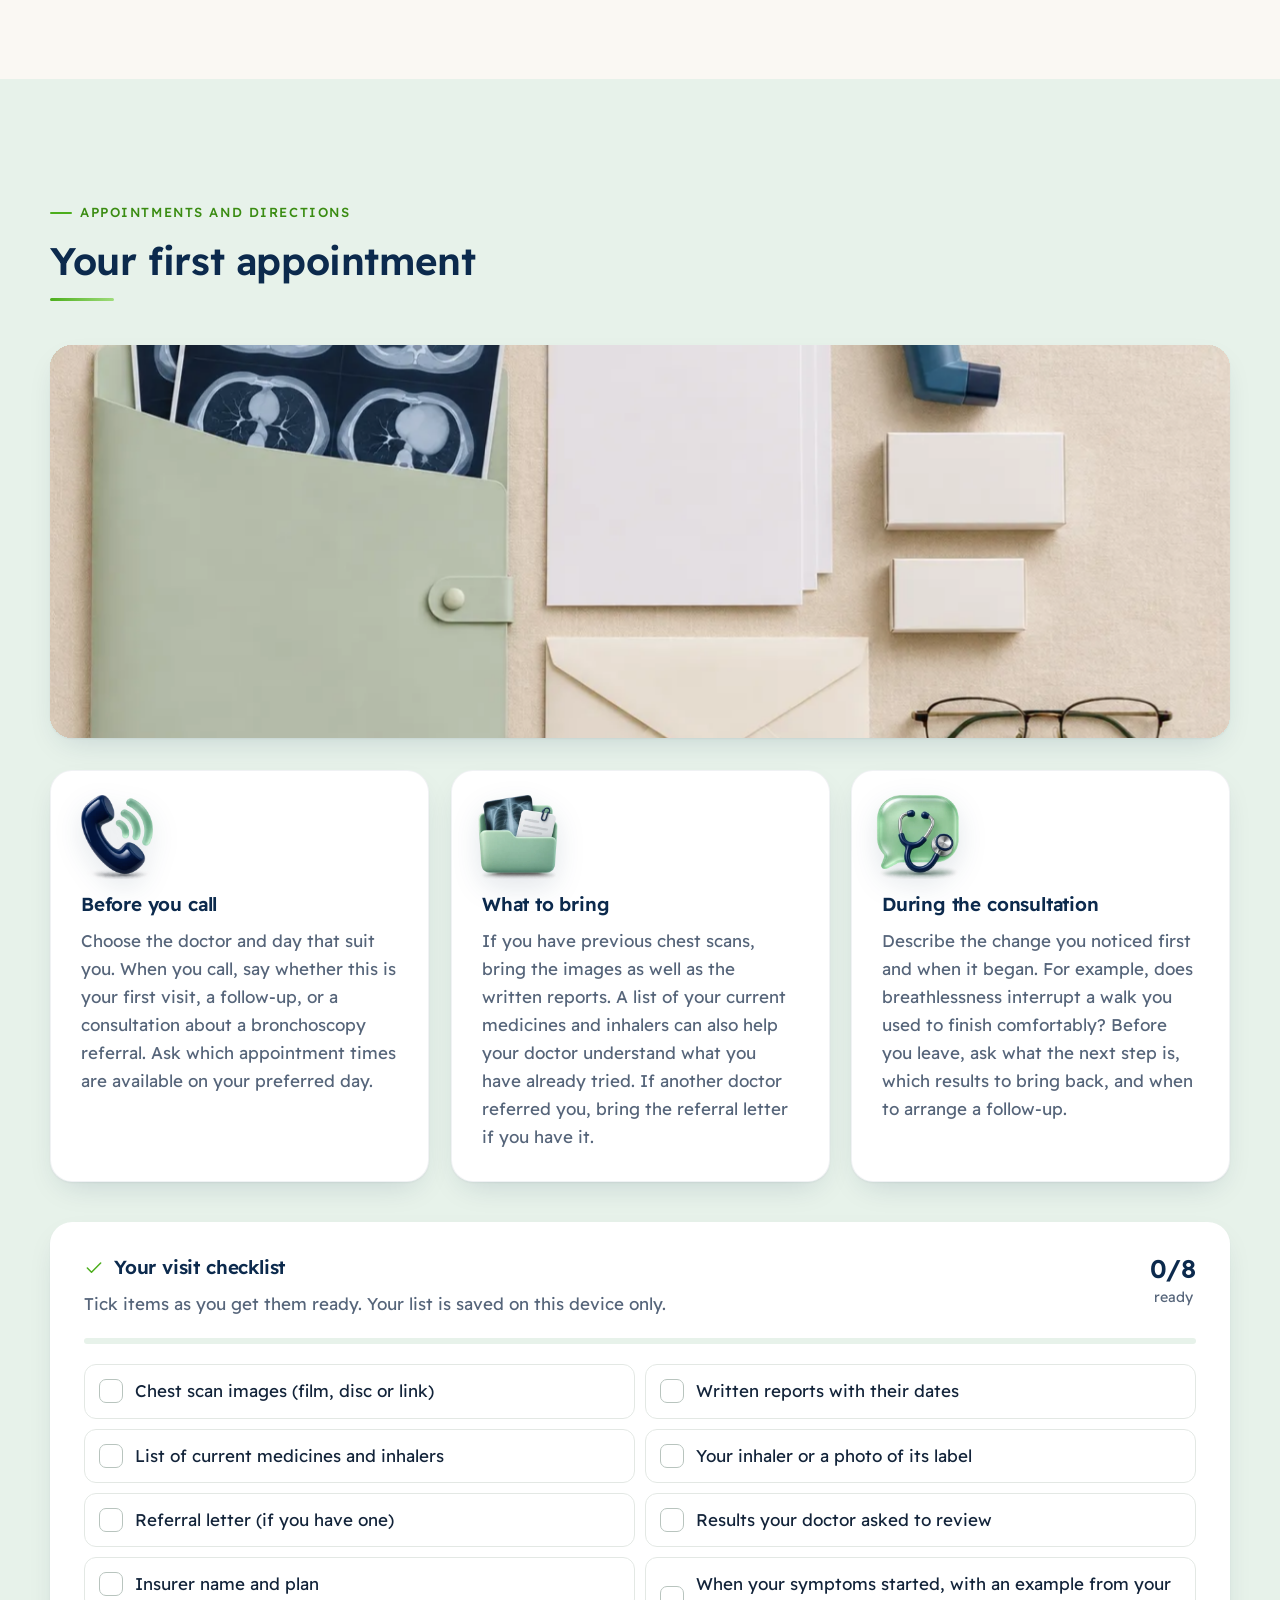
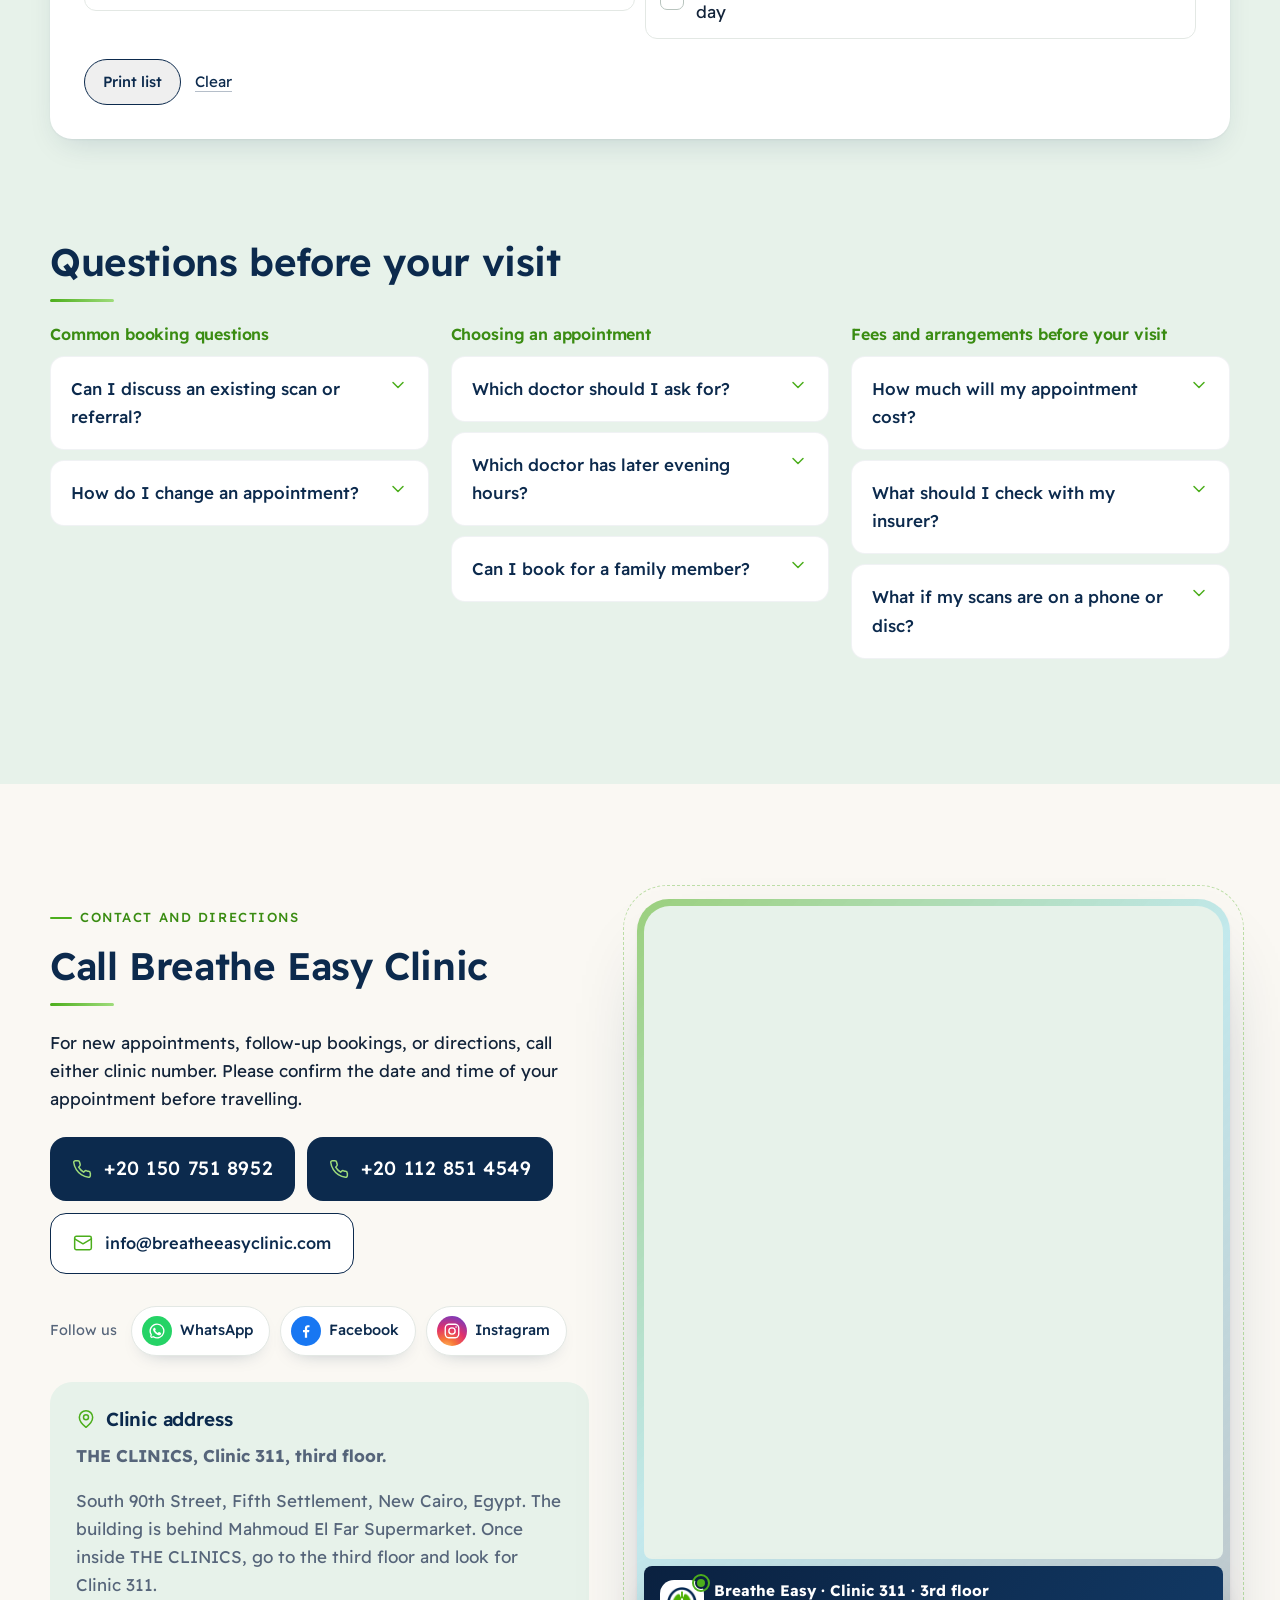
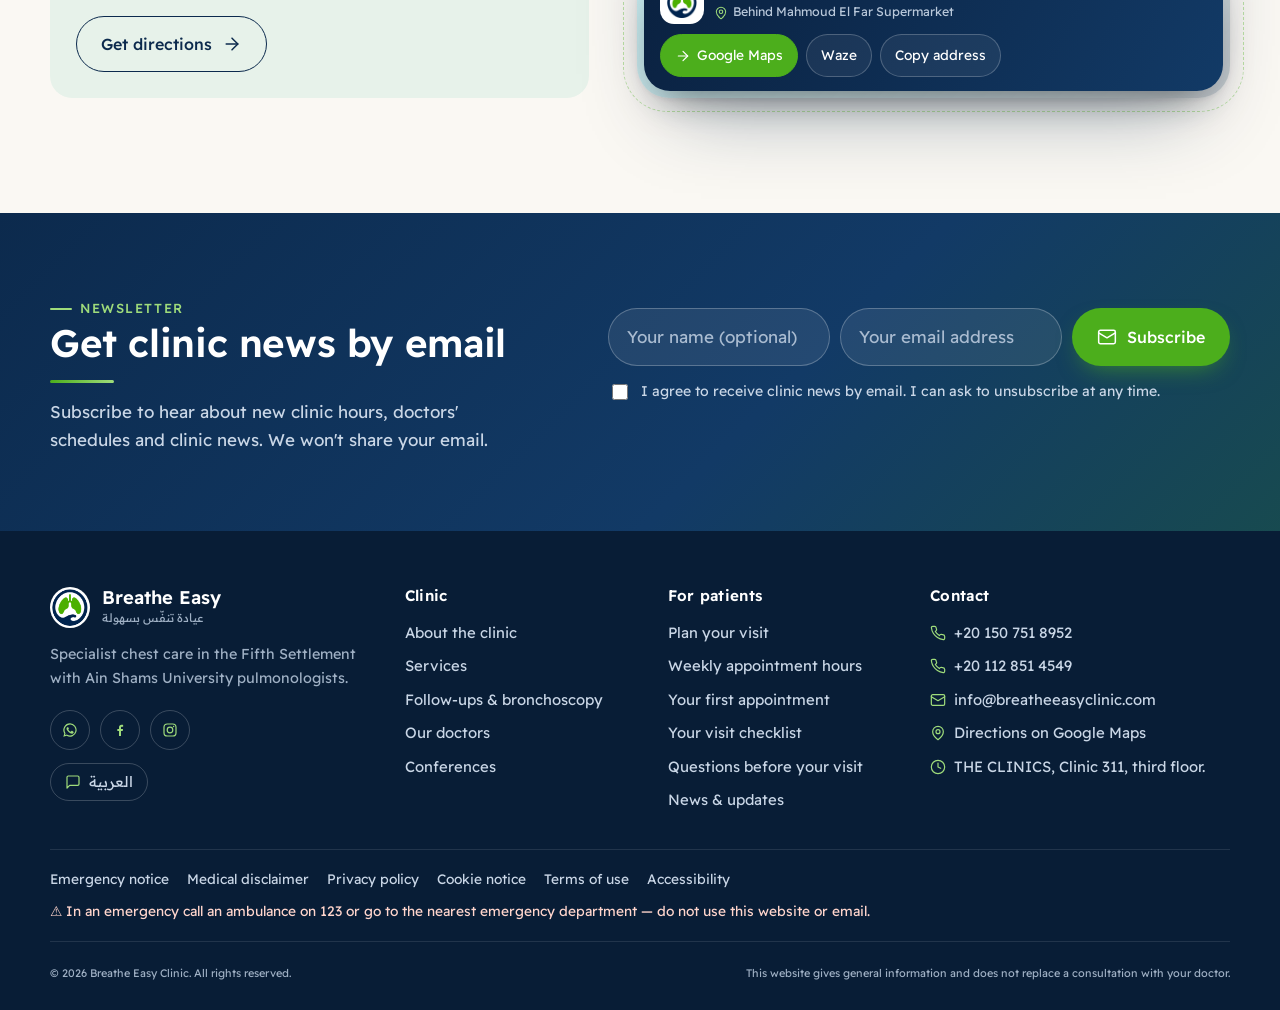
==== commit 487fc252: "News bar always scrolls in a seamless loop, even with one item Co-Authored-By: Claude Opus 5.5 <nore" ====
--- a/index.html
+++ b/index.html
@@ -36,10 +36,10 @@
 <link rel="preconnect" href="https://fonts.googleapis.com">
 <link rel="preconnect" href="https://fonts.gstatic.com" crossorigin>
 <link href="https://fonts.googleapis.com/css2?family=Readex+Pro:wght@300;400;500;600;700&display=swap" rel="stylesheet">
-<link rel="stylesheet" href="styles.css?v=202611280802">
-<link rel="stylesheet" href="features.css?v=202611280802">
-<link rel="stylesheet" href="dynamics.css?v=202611280802">
-<link rel="stylesheet" href="mobile.css?v=202611280802">
+<link rel="stylesheet" href="styles.css?v=202611280810">
+<link rel="stylesheet" href="features.css?v=202611280810">
+<link rel="stylesheet" href="dynamics.css?v=202611280810">
+<link rel="stylesheet" href="mobile.css?v=202611280810">
 <script type="application/ld+json">{"@context": "https://schema.org", "@type": "MedicalClinic", "name": "Breathe Easy Clinic", "alternateName": "عيادة تنفّس بسهولة", "medicalSpecialty": "Pulmonary", "url": "https://breatheeasyclinic.com/", "telephone": ["+201507518952", "+201128514549"], "email": "info@breatheeasyclinic.com", "image": "https://breatheeasyclinic.com/assets/og-cover.jpg", "address": {"@type": "PostalAddress", "streetAddress": "THE CLINICS, Clinic 311, third floor, South 90th Street", "addressLocality": "Fifth Settlement, New Cairo", "addressRegion": "Cairo", "addressCountry": "EG"}, "openingHoursSpecification": [{"@type": "OpeningHoursSpecification", "dayOfWeek": ["Saturday", "Wednesday"], "opens": "16:00", "closes": "19:00"}, {"@type": "OpeningHoursSpecification", "dayOfWeek": ["Sunday", "Thursday"], "opens": "16:00", "closes": "19:00"}, {"@type": "OpeningHoursSpecification", "dayOfWeek": ["Monday", "Tuesday"], "opens": "18:00", "closes": "20:00"}], "areaServed": [{"@type": "City", "name": "New Cairo"}, {"@type": "Place", "name": "Fifth Settlement"}], "availableLanguage": ["ar", "en"], "logo": "https://breatheeasyclinic.com/assets/logo-mark.png", "hasMap": "https://www.google.com/maps/search/?api=1&query=THE+CLINICS+South+90th+Street+Fifth+Settlement+New+Cairo", "isAcceptingNewPatients": true, "sameAs": ["https://www.facebook.com/profile.php?id=61596596594004", "https://www.instagram.com/breathe3679/"], "availableService": [{"@type": "MedicalProcedure", "name": "Chest consultations"}, {"@type": "MedicalProcedure", "name": "Follow-up visits"}, {"@type": "MedicalProcedure", "name": "Bronchoscopy consultations"}], "employee": [{"@type": "Physician", "name": "Dr. Hedya Said Mohammed", "medicalSpecialty": "Pulmonary", "description": "Assistant Professor of Pulmonology at the Faculty of Medicine, Ain Shams University. Dr. Hedya holds a doctorate in chest diseases and is a senior consultant in pulmonology and a consultant in bronchoscopy.", "image": "https://breatheeasyclinic.com/assets/dr-hedya.webp", "alumniOf": {"@type": "CollegeOrUniversity", "name": "Ain Shams University"}}, {"@type": "Physician", "name": "Dr. Wael Abdel Fattah", "medicalSpecialty": "Pulmonary", "description": "Assistant Professor and Consultant in Pulmonology at the Faculty of Medicine, Ain Shams University. Dr. Wael sees patients for chest consultations and follow-up visits.", "image": "https://breatheeasyclinic.com/assets/dr-wael.webp", "alumniOf": {"@type": "CollegeOrUniversity", "name": "Ain Shams University"}}]}</script>
 <script type="application/ld+json">{"@context": "https://schema.org", "@type": "FAQPage", "mainEntity": [{"@type": "Question", "name": "Can I discuss an existing scan or referral?", "acceptedAnswer": {"@type": "Answer", "text": "Yes. Mention this when booking and bring the relevant documents. For a bronchoscopy referral, request a consultation with Dr. Hedya to discuss why the procedure was suggested and what happens next."}}, {"@type": "Question", "name": "How do I change an appointment?", "acceptedAnswer": {"@type": "Answer", "text": "Call the clinic with your name, your doctor’s name, and the date of your booking so you can ask about another available time."}}, {"@type": "Question", "name": "Which doctor should I ask for?", "acceptedAnswer": {"@type": "Answer", "text": "Both Dr. Hedya and Dr. Wael see patients for chest consultations. If you have already seen one of them and are returning with results, give that doctor’s name when you call. For a bronchoscopy referral, ask for a consultation with Dr. Hedya."}}, {"@type": "Question", "name": "Which doctor has later evening hours?", "acceptedAnswer": {"@type": "Answer", "text": "Dr. Wael’s Monday and Tuesday sessions run from 6 to 8 pm. If you prefer Saturday, Dr. Hedya sees patients from 4 to 7 pm. Call to check which appointment times are still available within the session."}}, {"@type": "Question", "name": "Can I book for a family member?", "acceptedAnswer": {"@type": "Answer", "text": "When you call on someone else’s behalf, have the patient’s name, the preferred doctor, and a suitable day ready. If the patient needs help getting to the third floor, ask about the building entrance, lift access, and the easiest drop-off point before setting out."}}, {"@type": "Question", "name": "How much will my appointment cost?", "acceptedAnswer": {"@type": "Answer", "text": "Tell the clinic whether you are booking a first consultation, returning with test results, or discussing a referral. Ask for the fee for that visit and which payment methods you can use. If you need a receipt for reimbursement, mention it when you book."}}, {"@type": "Question", "name": "What should I check with my insurer?", "acceptedAnswer": {"@type": "Answer", "text": "Have the name of your insurer and your plan ready. Ask the clinic whether it accepts that specific plan, then check with your insurer about referrals, prior approval, and any amount you would pay yourself."}}, {"@type": "Question", "name": "What if my scans are on a phone or disc?", "acceptedAnswer": {"@type": "Answer", "text": "When booking, ask which formats the doctor can review. If your images are accessed through a radiology centre’s link, check that the link opens before your visit. Keep the written report with the images so the doctor can tell which examination and date they belong to."}}]}</script>
 <script type="application/ld+json">{"@context": "https://schema.org", "@type": "WebSite", "name": "Breathe Easy Clinic", "alternateName": "عيادة تنفّس بسهولة", "url": "https://breatheeasyclinic.com/", "inLanguage": ["en", "ar"]}</script>
@@ -131,7 +131,7 @@
       <li><b data-count="311">311</b><span>clinic, third floor</span></li>
     </ul>
   </div>
-  <div class="wrap"><figure class="banner banner-air reveal"><span class="air-sun" aria-hidden="true"></span><span class="air-dust" aria-hidden="true"></span><video class="bg-video air-video" muted loop playsinline preload="none" poster="assets/img-air.webp" aria-hidden="true"><source src="assets/air-wind.webm?v=202611280802" type="video/webm"><source src="assets/air-wind.mp4?v=202611280802" type="video/mp4"></video><img src="assets/img-air.webp" alt="Sunlit room with curtains moving in a breeze" loading="lazy" width="1600" height="900"></figure></div>
+  <div class="wrap"><figure class="banner banner-air reveal"><span class="air-sun" aria-hidden="true"></span><span class="air-dust" aria-hidden="true"></span><video class="bg-video air-video" muted loop playsinline preload="none" poster="assets/img-air.webp" aria-hidden="true"><source src="assets/air-wind.webm?v=202611280810" type="video/webm"><source src="assets/air-wind.mp4?v=202611280810" type="video/mp4"></video><img src="assets/img-air.webp" alt="Sunlit room with curtains moving in a breeze" loading="lazy" width="1600" height="900"></figure></div>
 </section>
 
 <section class="services section tint" id="services">
@@ -162,7 +162,7 @@
     <div class="sec-head reveal"><p class="eyebrow">Follow a breath</p><h2>From your first breath in to a clear plan</h2><p class="body-lg">Scroll to follow the path air takes through your chest, and what a chest doctor looks at along the way.</p></div>
     <div class="jr-grid">
       <div class="jr-stage">
-        <div class="jr-glow" aria-hidden="true"><video class="bg-video jr-video" muted loop playsinline preload="none" poster="assets/jr-bg.webp" aria-hidden="true"><source src="assets/jr-breath.webm?v=202611280802" type="video/webm"><source src="assets/jr-breath.mp4?v=202611280802" type="video/mp4"></video></div>
+        <div class="jr-glow" aria-hidden="true"><video class="bg-video jr-video" muted loop playsinline preload="none" poster="assets/jr-bg.webp" aria-hidden="true"><source src="assets/jr-breath.webm?v=202611280810" type="video/webm"><source src="assets/jr-breath.mp4?v=202611280810" type="video/mp4"></video></div>
         <svg class="jr-svg" viewBox="0 0 400 475" dir="ltr" role="img" aria-label="From your first breath in to a clear plan">
           <defs><linearGradient id="jrAir" gradientUnits="userSpaceOnUse" x1="0" y1="20" x2="0" y2="440"><stop offset="0" stop-color="#7fd6e6"/><stop offset=".55" stop-color="#9fdc7b"/><stop offset="1" stop-color="#4cae1c"/></linearGradient></defs>
           <g class="jr-lungs">
@@ -399,9 +399,9 @@
 <a class="float-call" href="tel:+201507518952" aria-label="Call to book"><svg class="ic" viewBox="0 0 24 24" fill="none" stroke="currentColor" stroke-width="1.8" stroke-linecap="round" stroke-linejoin="round" aria-hidden="true"><path d="M22 16.9v3a2 2 0 0 1-2.2 2 19.8 19.8 0 0 1-8.6-3.1 19.5 19.5 0 0 1-6-6A19.8 19.8 0 0 1 2.1 4.2 2 2 0 0 1 4.1 2h3a2 2 0 0 1 2 1.7c.1.9.4 1.8.7 2.7a2 2 0 0 1-.5 2.1L8 9.8a16 16 0 0 0 6 6l1.3-1.3a2 2 0 0 1 2.1-.4c.9.3 1.8.6 2.7.7a2 2 0 0 1 1.7 2z"/></svg><span>Call to book</span></a>
 
 <script>window.CLINIC={"lang": "en", "schedule": {"6": {"doc": "Dr. Hedya", "time": "4–7 pm", "from": "16:00", "to": "19:00", "id": "hedya"}, "0": {"doc": "Dr. Wael", "time": "4–7 pm", "from": "16:00", "to": "19:00", "id": "wael"}, "1": {"doc": "Dr. Wael", "time": "6–8 pm", "from": "18:00", "to": "20:00", "id": "wael"}, "2": {"doc": "Dr. Wael", "time": "6–8 pm", "from": "18:00", "to": "20:00", "id": "wael"}, "3": {"doc": "Dr. Hedya", "time": "4–7 pm", "from": "16:00", "to": "19:00", "id": "hedya"}, "4": {"doc": "Dr. Wael", "time": "4–7 pm", "from": "16:00", "to": "19:00", "id": "wael"}}, "days": ["Sunday", "Monday", "Tuesday", "Wednesday", "Thursday", "Friday", "Saturday"], "s": {"today": "Today at the clinic", "closed_today": "No clinic session today", "next_session": "Next session", "status_open": "Open now", "status_until": "until", "status_next": "Next session", "starts_in": "Starts in", "ends_in": "Session ends in", "q1": "What is your visit for?", "q2": "Which doctor would you like to see?", "q3": "Choose a session", "t_first": "First visit", "t_first_d": "A new chest consultation", "t_follow": "Follow-up", "t_follow_d": "Returning with results or changes", "t_bronch": "Bronchoscopy referral", "t_bronch_d": "Discuss a referral with Dr. Hedya", "any_doc": "No preference", "any_doc_d": "Show all sessions", "only_hedya": "Bronchoscopy referral consultations are with Dr. Hedya.", "step": "Step", "back": "Back", "restart": "Start again", "your_plan": "Your visit plan", "visit": "Visit", "doctor": "Doctor", "session": "Session", "bring": "What to bring", "call_confirm": "Call to confirm", "add_cal": "Add to calendar", "copy": "Copy details", "copied": "Copied", "plan_note": "Times shown are the doctor’s clinic hours. Call to check which appointment times are still available within the session.", "today_word": "Today", "tomorrow_word": "Tomorrow", "hedya_n": "Dr. Hedya Said Mohammed", "wael_n": "Dr. Wael Abdel Fattah", "dr_hedya_short": "Dr. Hedya", "dr_wael_short": "Dr. Wael", "hedya_role": "Assistant Professor of Pulmonology · Consultant in Bronchoscopy", "wael_role": "Assistant Professor and Consultant in Pulmonology", "brand": "Breathe Easy", "addr_1": "THE CLINICS, Clinic 311, third floor.", "addr_2": "South 90th Street, Fifth Settlement, New Cairo, Egypt. The building is behind Mahmoud El Far Supermarket. Once inside THE CLINICS, go to the third floor and look for Clinic 311.", "nl_sending": "Sending…", "nl_ok": "Thank you! You're subscribed to Breathe Easy Clinic news.", "nl_err": "Sorry, that didn't go through. Please try again or email us at info@breatheeasyclinic.com.", "nl_bad": "Please enter a valid email address and tick the box.", "nl_btn": "Subscribe", "closed": "Closed", "holiday": "Closed", "ann_close": "Close", "bring_first": ["Previous chest scan images and their written reports", "A list of your current medicines and inhalers", "The referral letter, if another doctor referred you"], "bring_follow": ["Any results your doctor asked to review", "Your inhaler, or a photo of its label", "Notes on what has become easier, harder or stayed the same"], "bring_bronch": ["The referral letter", "Any chest imaging mentioned in the letter", "Your questions about why the procedure was suggested"]}, "phone": "01507518952", "phones": ["01507518952", "01128514549"], "email": "info@breatheeasyclinic.com"};</script>
-<script src="main.js?v=202611280802" defer></script>
-<script src="dynamics.js?v=202611280802" defer></script>
-<script src="config.js?v=202611280802" defer></script>
-<script src="live.js?v=202611280802" defer></script>
+<script src="main.js?v=202611280810" defer></script>
+<script src="dynamics.js?v=202611280810" defer></script>
+<script src="config.js?v=202611280810" defer></script>
+<script src="live.js?v=202611280810" defer></script>
 </body>
 </html>
--- a/features.css
+++ b/features.css
@@ -292,7 +292,7 @@
 .nb-track.nb-static{animation:none;width:auto}
 [dir=rtl] .nb-track{animation-name:nbScrollR}
 .news-bar:hover .nb-track,.news-bar:focus-within .nb-track{animation-play-state:paused}
-.nb-dup{display:flex}
+.nb-group{display:flex;flex:none}
 .nb-item{white-space:nowrap;padding-inline:0 44px;color:#e6eef7;text-decoration:none;position:relative}
 .nb-item::after{content:"";position:absolute;inset-inline-end:18px;top:50%;width:6px;height:6px;margin-top:-3px;border-radius:50%;background:#9fdc7b}
 .nb-static .nb-item::after{display:none}
@@ -301,7 +301,7 @@
 .nb-close:hover{background:rgba(255,255,255,.22)}
 @keyframes nbScroll{to{transform:translateX(-50%)}}
 @keyframes nbScrollR{to{transform:translateX(50%)}}
-@media (prefers-reduced-motion:reduce){.nb-track{animation:none}}
+@media (prefers-reduced-motion:reduce){.nb-track{animation-duration:90s!important}}
 .g-live img{width:100%;height:100%;object-fit:cover}
 
 /* ===== Closure dates in the weekly table (set in the admin console) ===== */
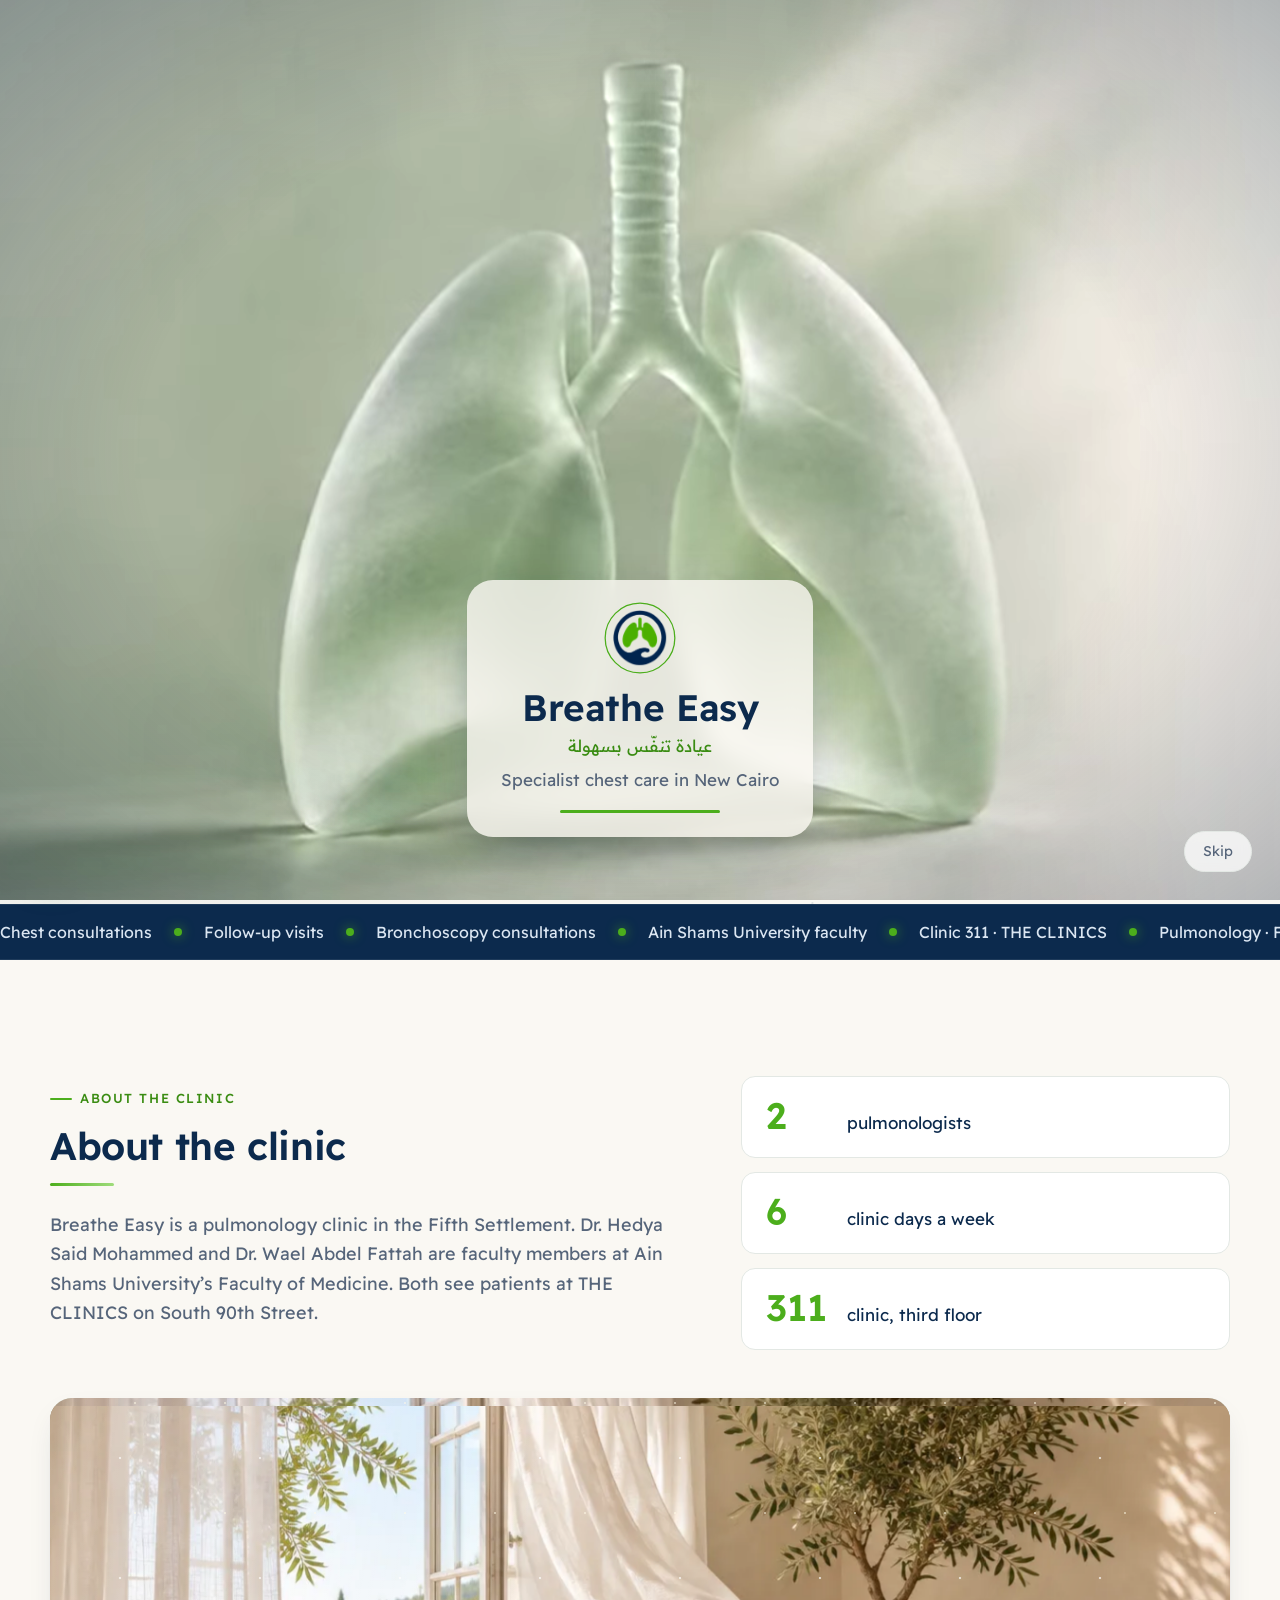
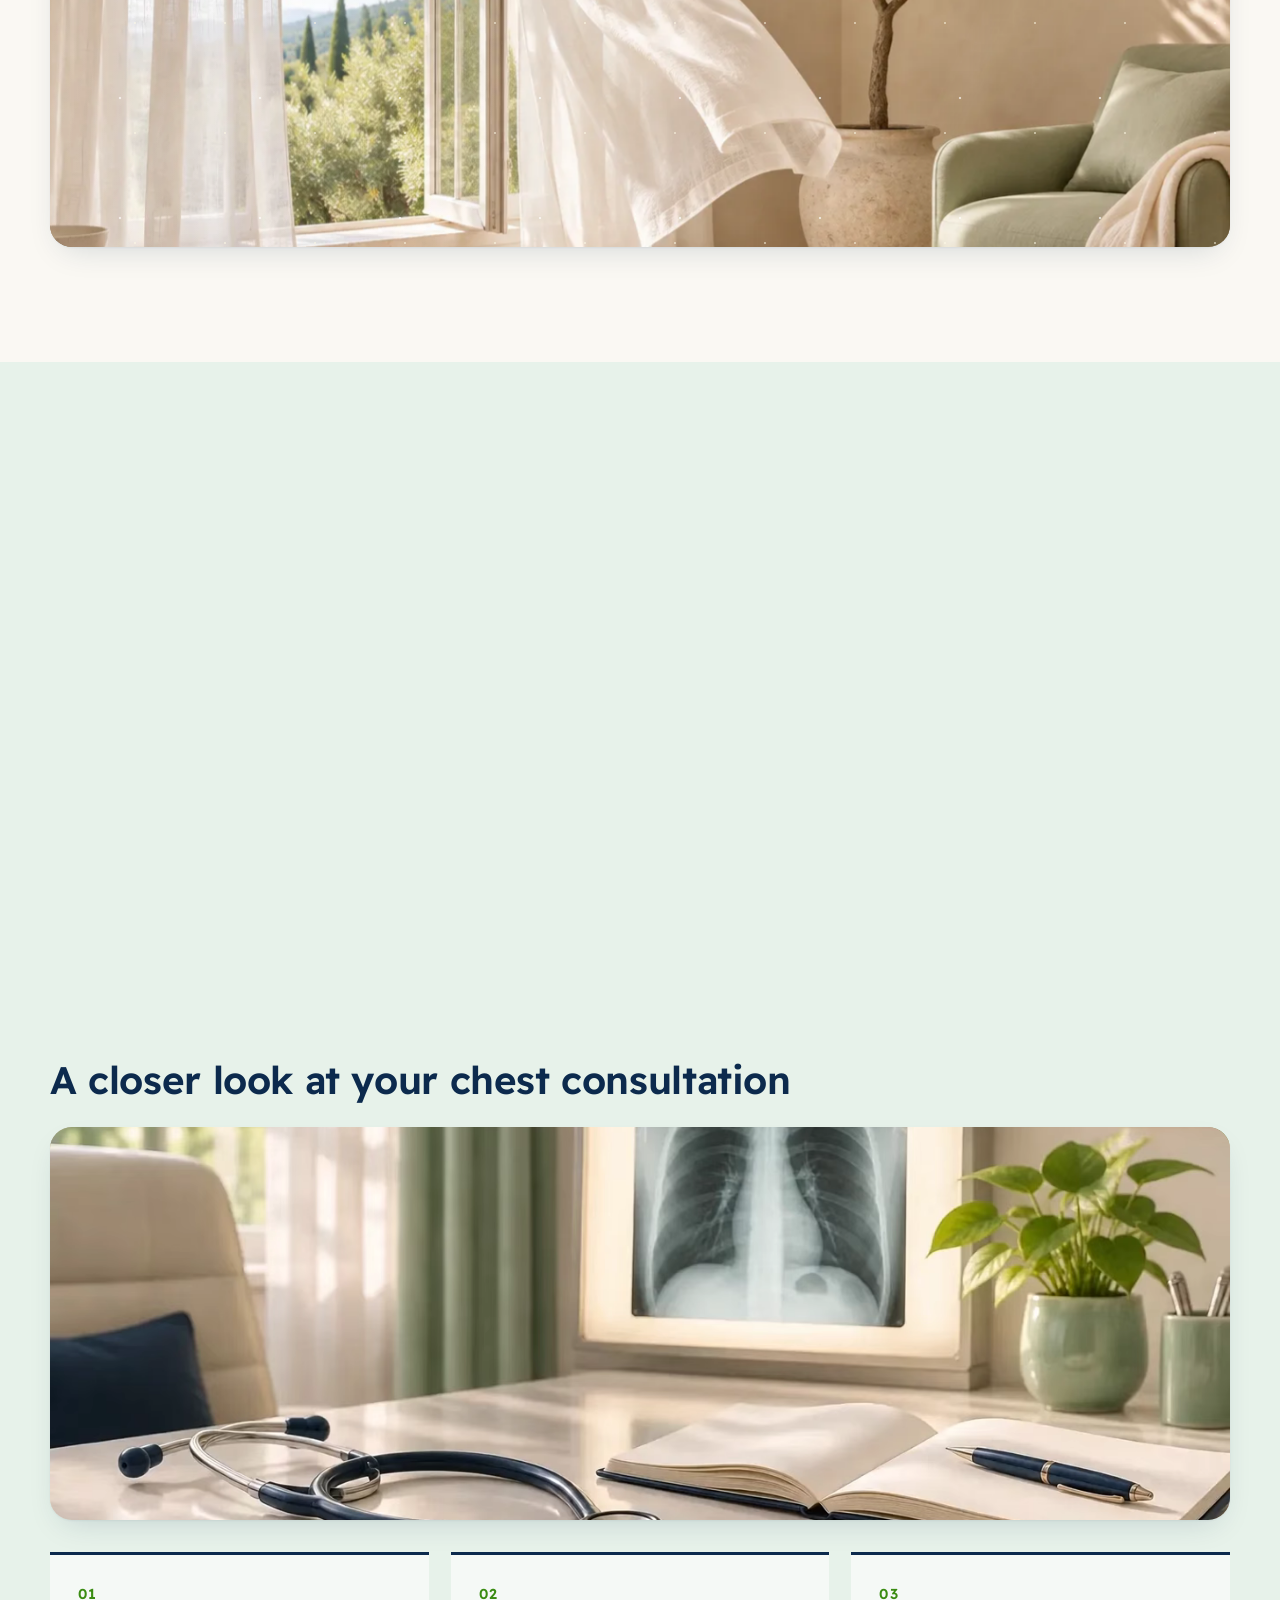
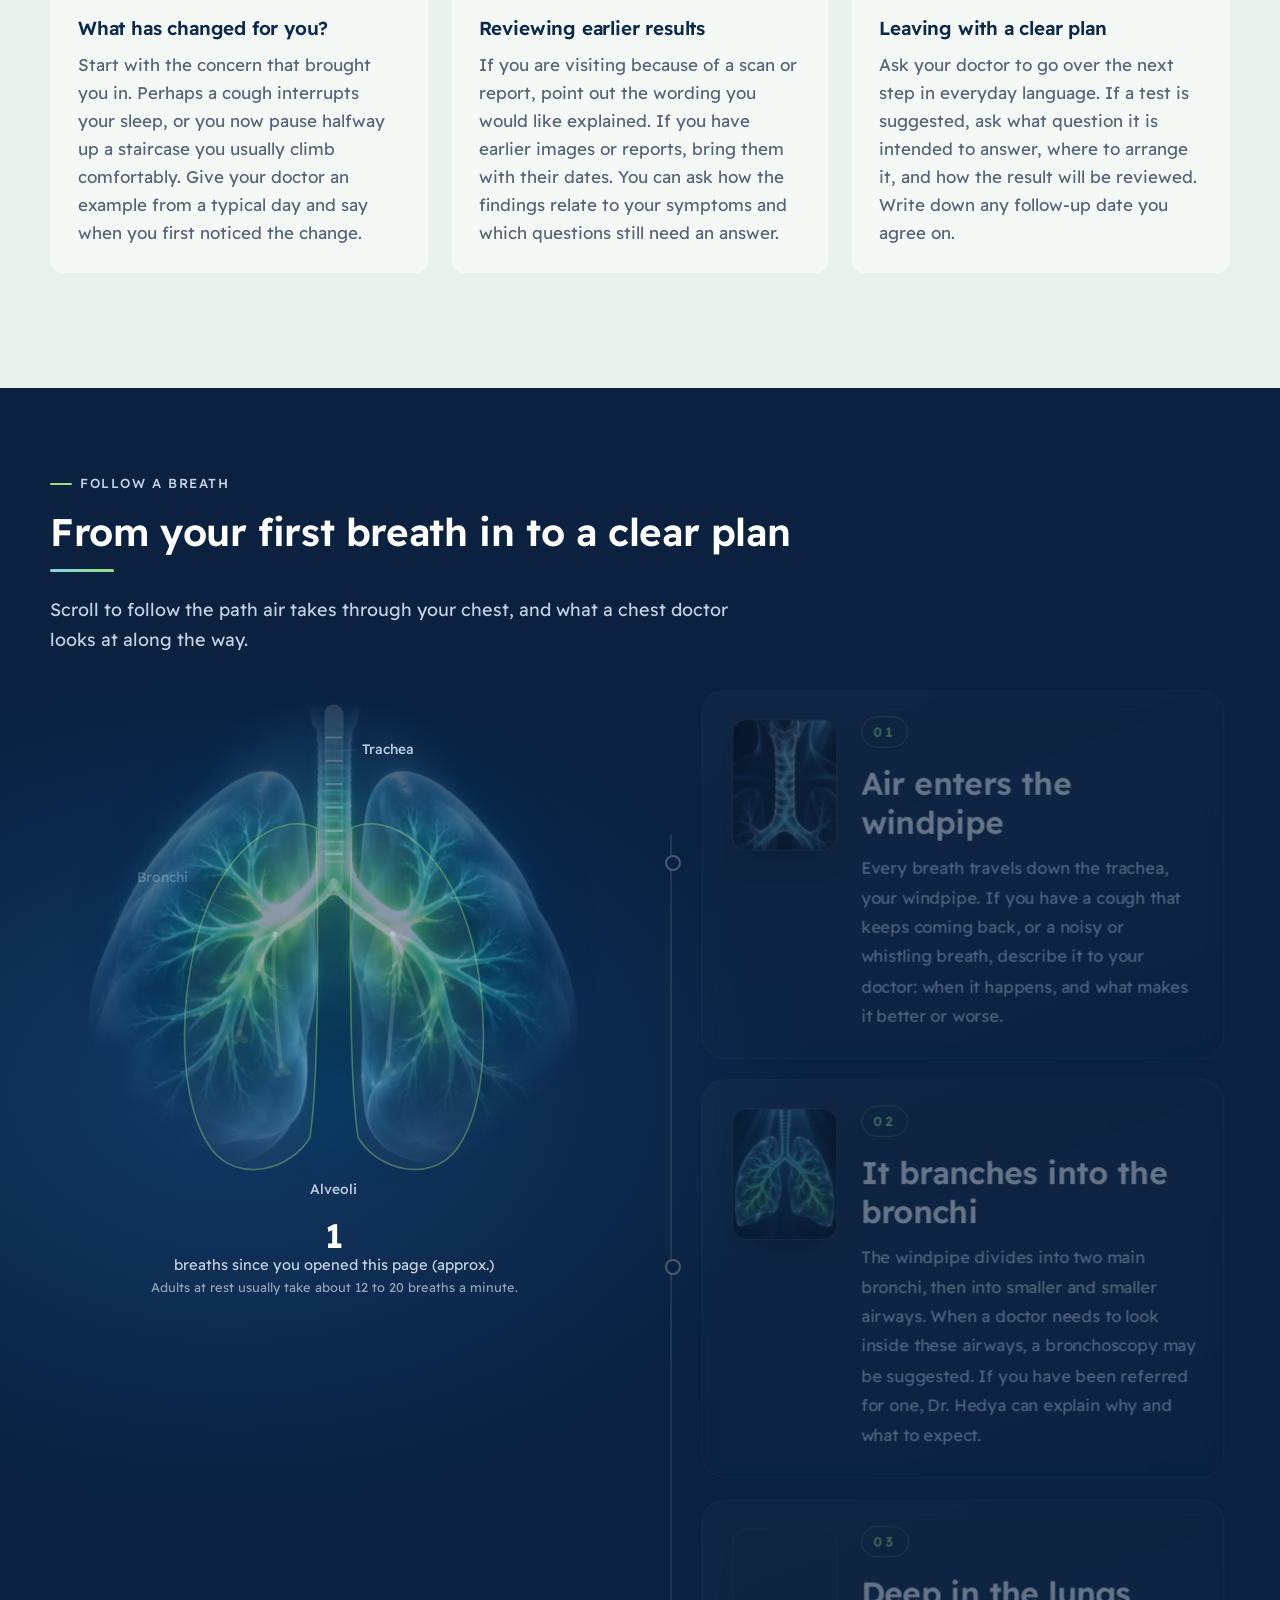
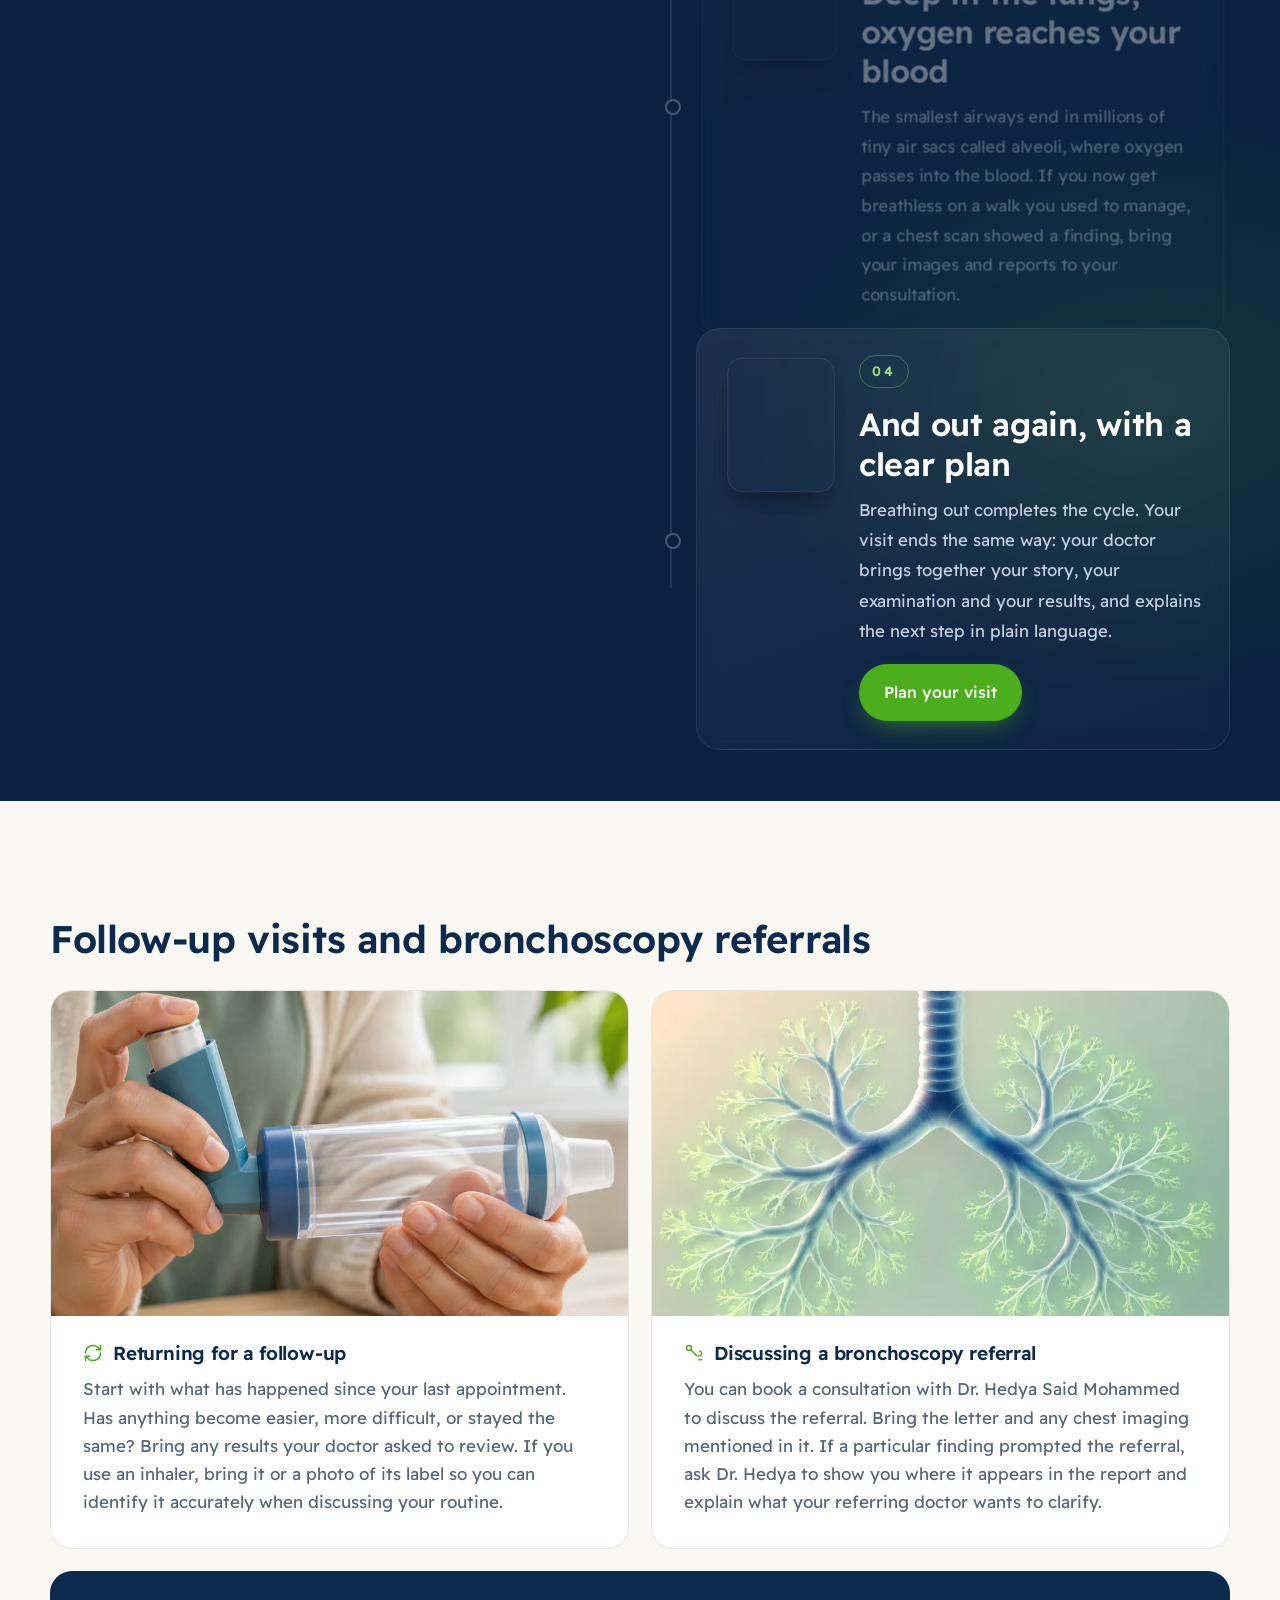
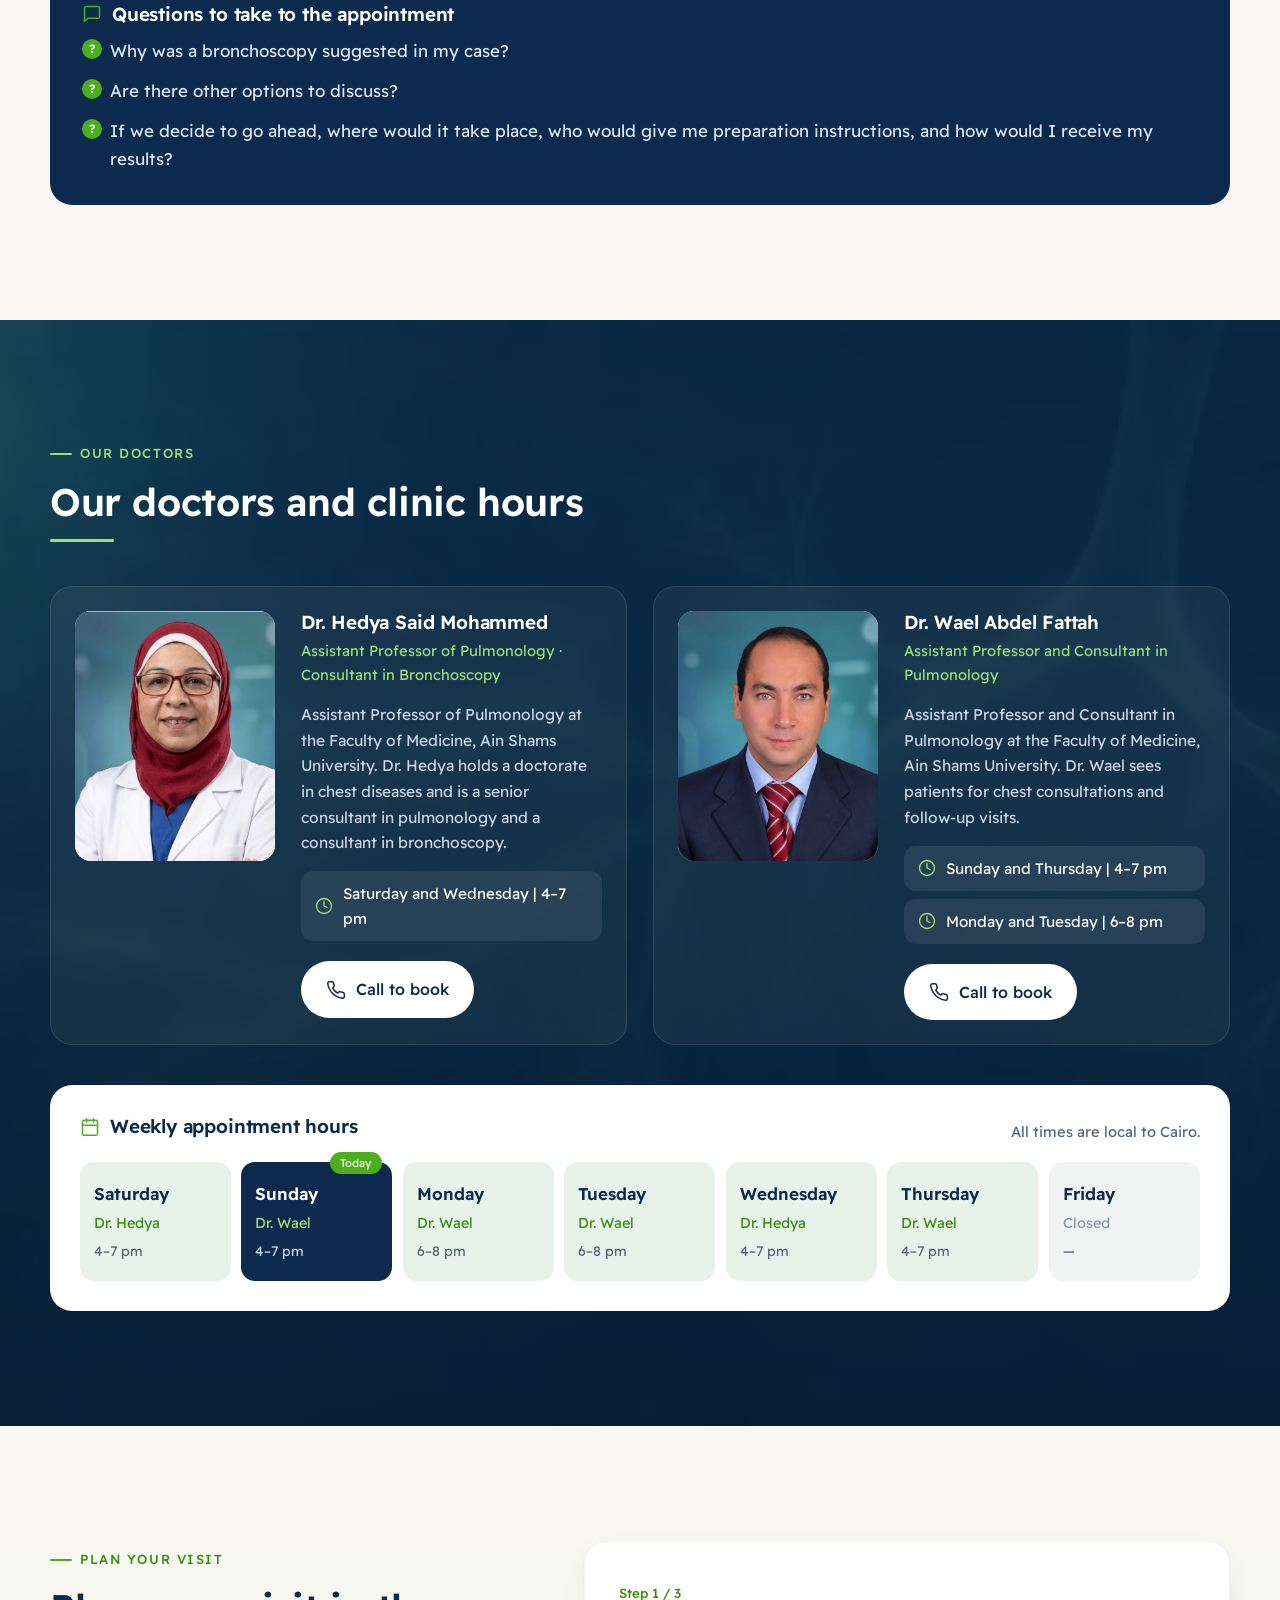
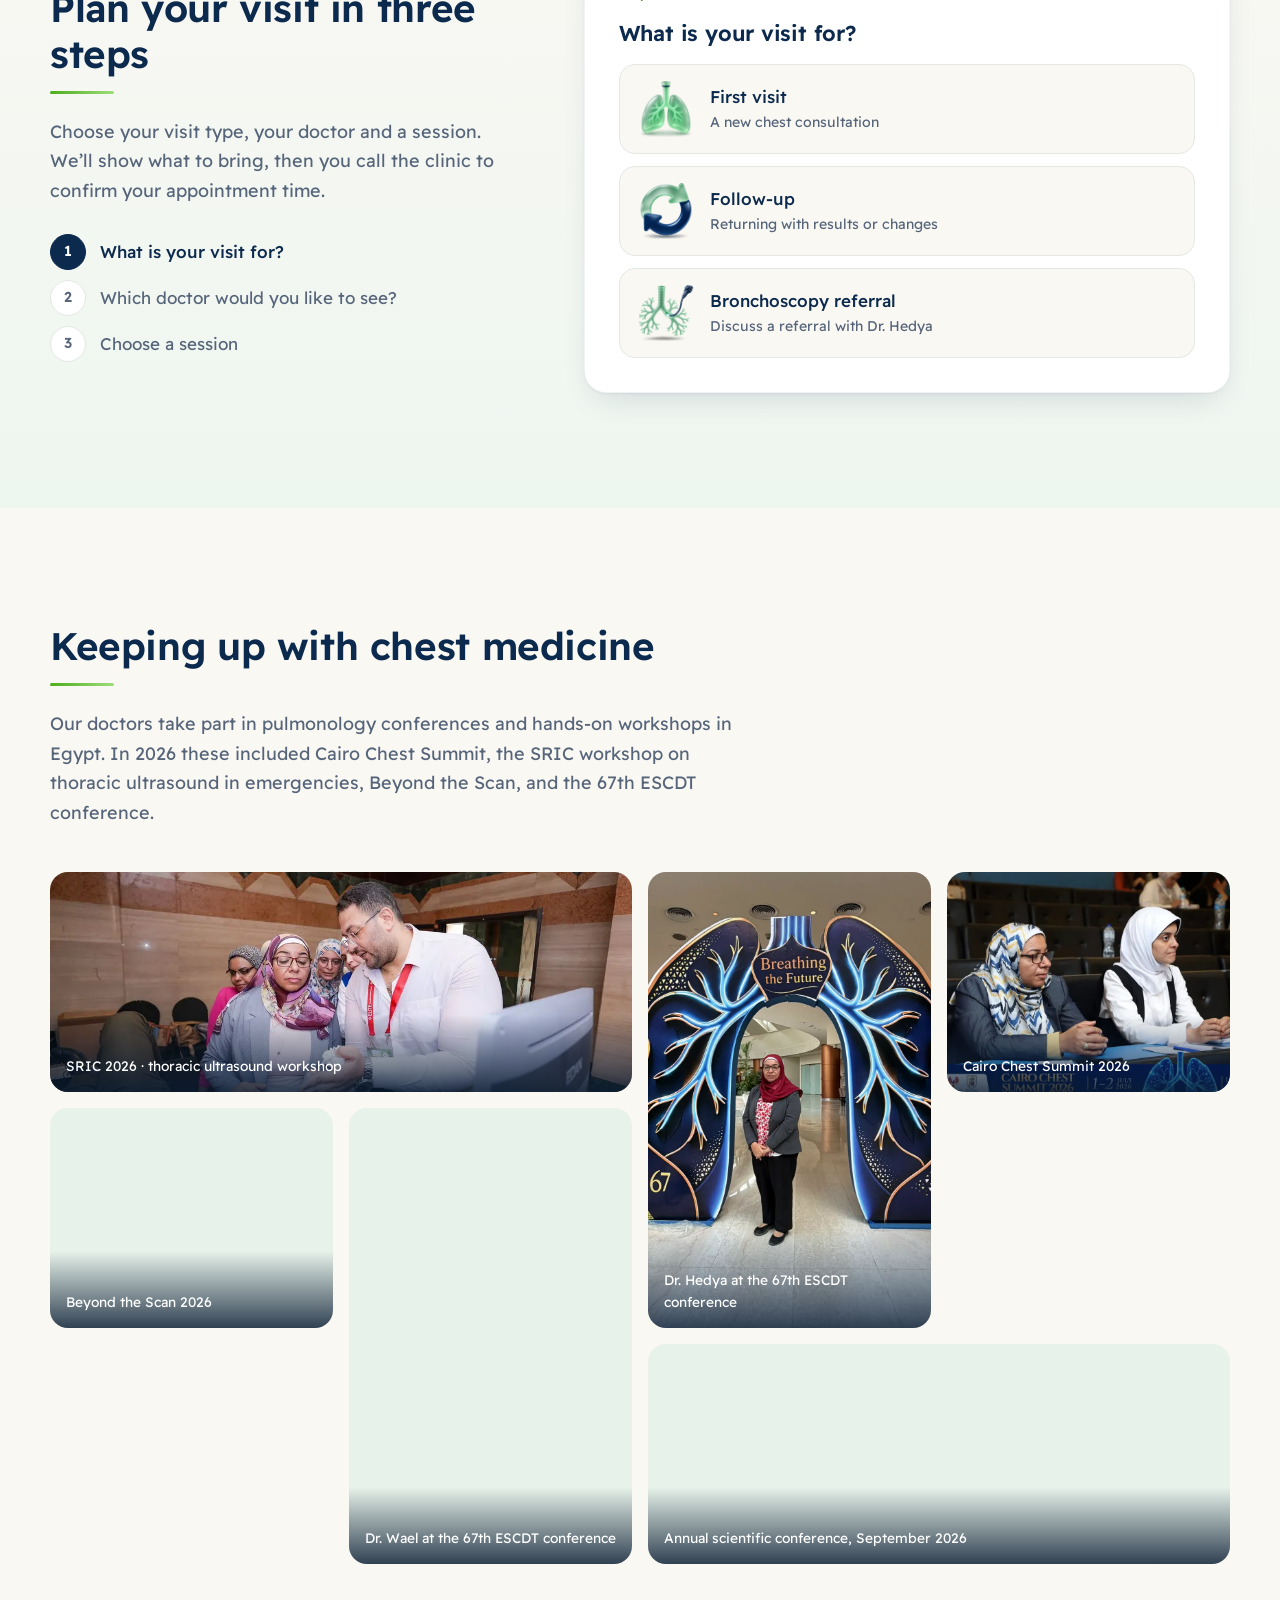
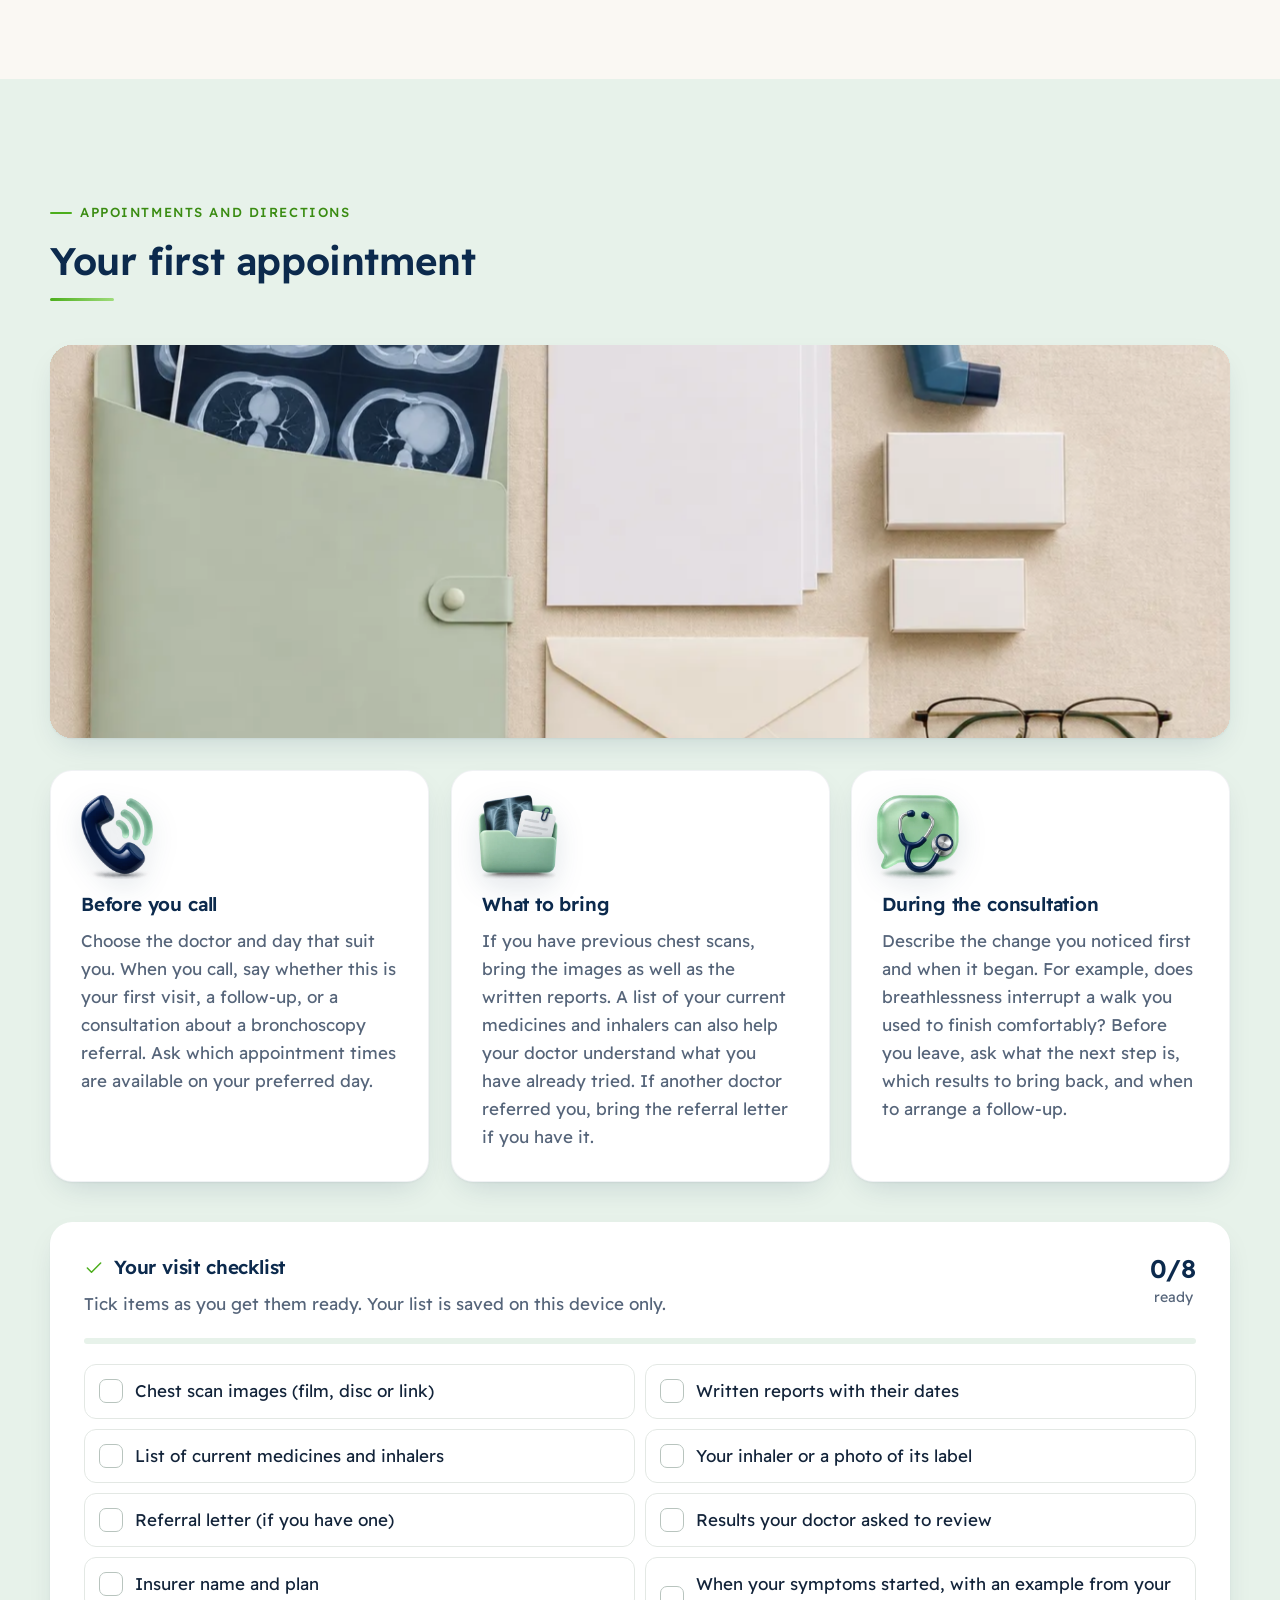
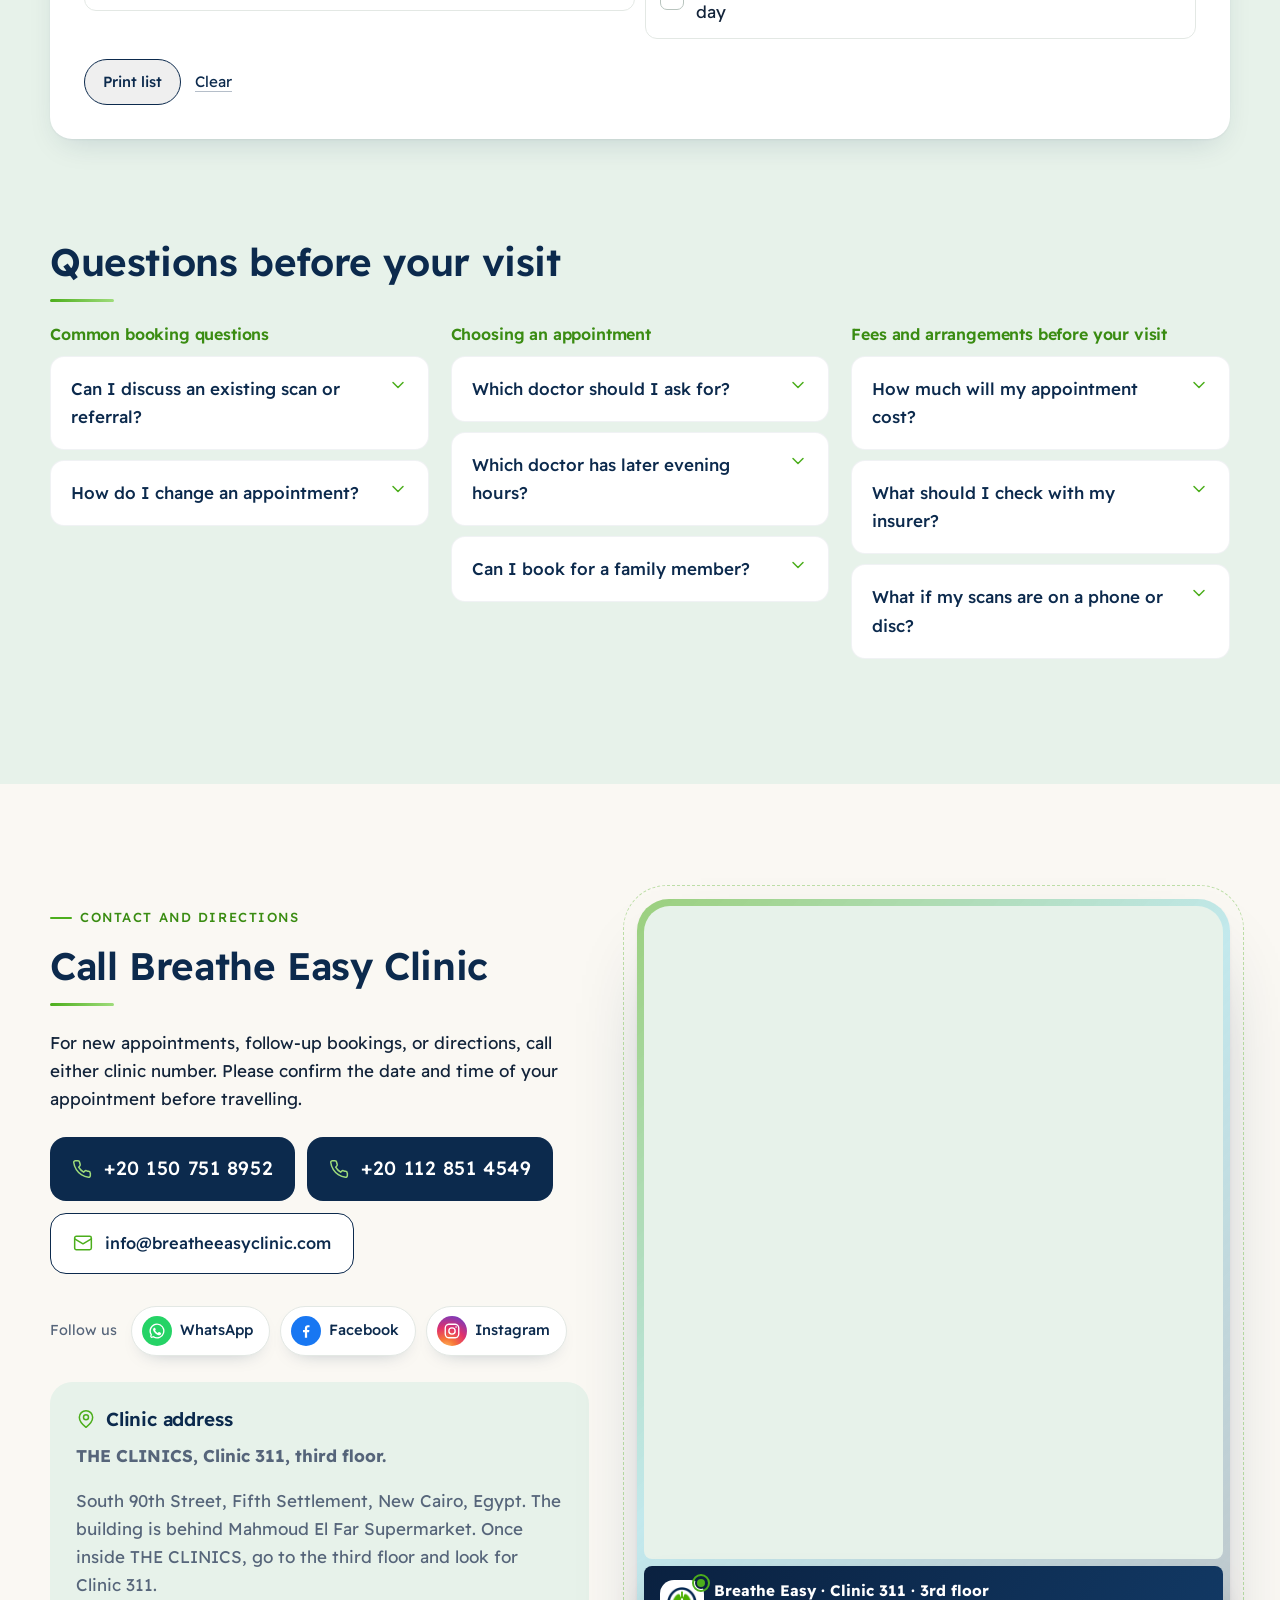
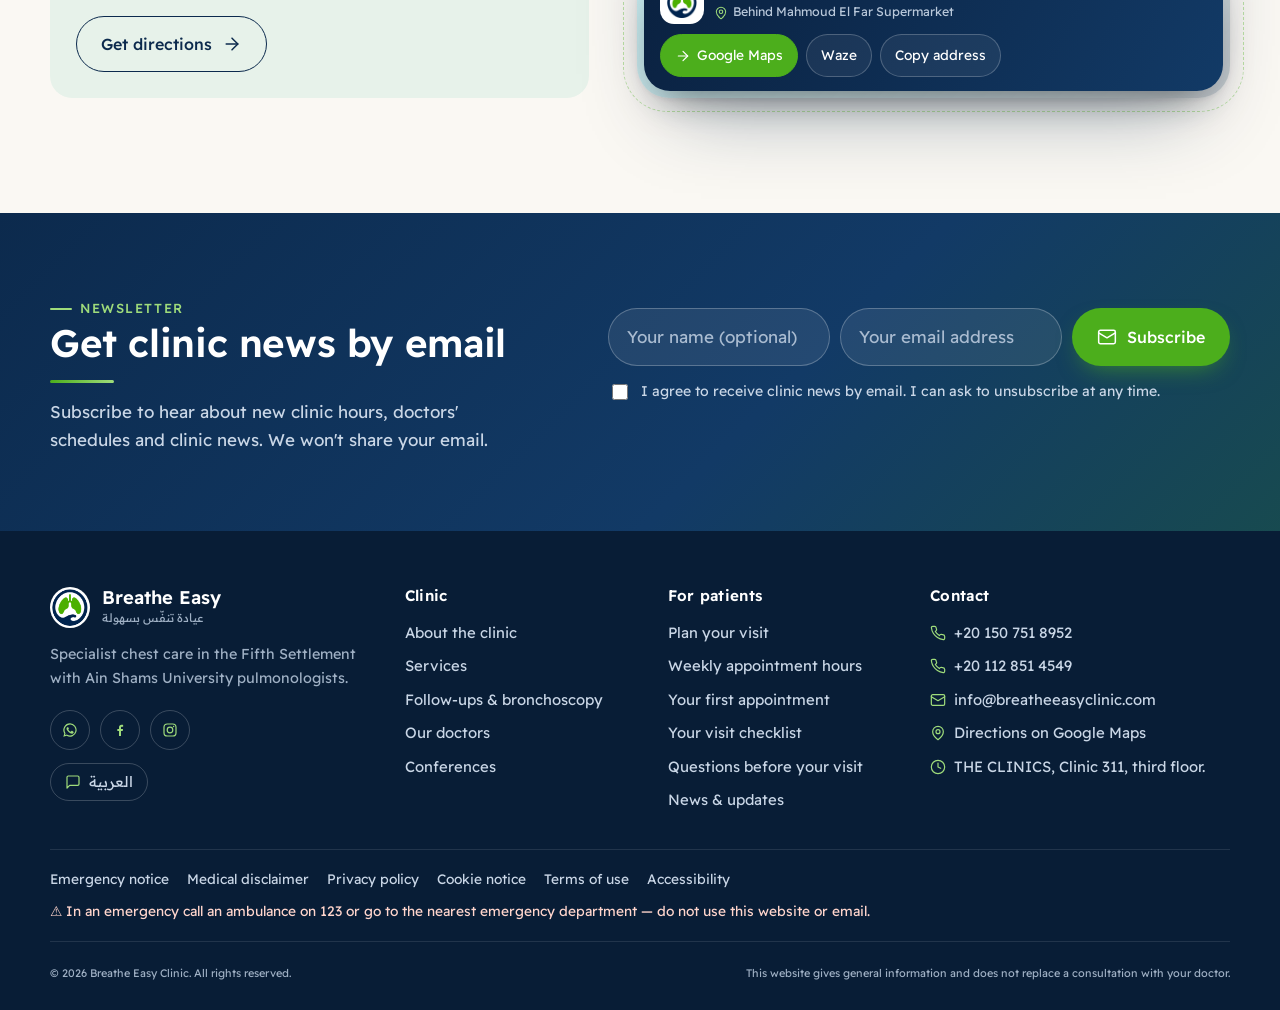
==== commit fab878a2: "Animate the clinic desk banner with a looping video Co-Authored-By: Claude Opus 5.5 <noreply@anthrop" ====
--- a/index.html
+++ b/index.html
@@ -36,10 +36,10 @@
 <link rel="preconnect" href="https://fonts.googleapis.com">
 <link rel="preconnect" href="https://fonts.gstatic.com" crossorigin>
 <link href="https://fonts.googleapis.com/css2?family=Readex+Pro:wght@300;400;500;600;700&display=swap" rel="stylesheet">
-<link rel="stylesheet" href="styles.css?v=202611280810">
-<link rel="stylesheet" href="features.css?v=202611280810">
-<link rel="stylesheet" href="dynamics.css?v=202611280810">
-<link rel="stylesheet" href="mobile.css?v=202611280810">
+<link rel="stylesheet" href="styles.css?v=202611282256">
+<link rel="stylesheet" href="features.css?v=202611282256">
+<link rel="stylesheet" href="dynamics.css?v=202611282256">
+<link rel="stylesheet" href="mobile.css?v=202611282256">
 <script type="application/ld+json">{"@context": "https://schema.org", "@type": "MedicalClinic", "name": "Breathe Easy Clinic", "alternateName": "عيادة تنفّس بسهولة", "medicalSpecialty": "Pulmonary", "url": "https://breatheeasyclinic.com/", "telephone": ["+201507518952", "+201128514549"], "email": "info@breatheeasyclinic.com", "image": "https://breatheeasyclinic.com/assets/og-cover.jpg", "address": {"@type": "PostalAddress", "streetAddress": "THE CLINICS, Clinic 311, third floor, South 90th Street", "addressLocality": "Fifth Settlement, New Cairo", "addressRegion": "Cairo", "addressCountry": "EG"}, "openingHoursSpecification": [{"@type": "OpeningHoursSpecification", "dayOfWeek": ["Saturday", "Wednesday"], "opens": "16:00", "closes": "19:00"}, {"@type": "OpeningHoursSpecification", "dayOfWeek": ["Sunday", "Thursday"], "opens": "16:00", "closes": "19:00"}, {"@type": "OpeningHoursSpecification", "dayOfWeek": ["Monday", "Tuesday"], "opens": "18:00", "closes": "20:00"}], "areaServed": [{"@type": "City", "name": "New Cairo"}, {"@type": "Place", "name": "Fifth Settlement"}], "availableLanguage": ["ar", "en"], "logo": "https://breatheeasyclinic.com/assets/logo-mark.png", "hasMap": "https://www.google.com/maps/search/?api=1&query=THE+CLINICS+South+90th+Street+Fifth+Settlement+New+Cairo", "isAcceptingNewPatients": true, "sameAs": ["https://www.facebook.com/profile.php?id=61596596594004", "https://www.instagram.com/breathe3679/"], "availableService": [{"@type": "MedicalProcedure", "name": "Chest consultations"}, {"@type": "MedicalProcedure", "name": "Follow-up visits"}, {"@type": "MedicalProcedure", "name": "Bronchoscopy consultations"}], "employee": [{"@type": "Physician", "name": "Dr. Hedya Said Mohammed", "medicalSpecialty": "Pulmonary", "description": "Assistant Professor of Pulmonology at the Faculty of Medicine, Ain Shams University. Dr. Hedya holds a doctorate in chest diseases and is a senior consultant in pulmonology and a consultant in bronchoscopy.", "image": "https://breatheeasyclinic.com/assets/dr-hedya.webp", "alumniOf": {"@type": "CollegeOrUniversity", "name": "Ain Shams University"}}, {"@type": "Physician", "name": "Dr. Wael Abdel Fattah", "medicalSpecialty": "Pulmonary", "description": "Assistant Professor and Consultant in Pulmonology at the Faculty of Medicine, Ain Shams University. Dr. Wael sees patients for chest consultations and follow-up visits.", "image": "https://breatheeasyclinic.com/assets/dr-wael.webp", "alumniOf": {"@type": "CollegeOrUniversity", "name": "Ain Shams University"}}]}</script>
 <script type="application/ld+json">{"@context": "https://schema.org", "@type": "FAQPage", "mainEntity": [{"@type": "Question", "name": "Can I discuss an existing scan or referral?", "acceptedAnswer": {"@type": "Answer", "text": "Yes. Mention this when booking and bring the relevant documents. For a bronchoscopy referral, request a consultation with Dr. Hedya to discuss why the procedure was suggested and what happens next."}}, {"@type": "Question", "name": "How do I change an appointment?", "acceptedAnswer": {"@type": "Answer", "text": "Call the clinic with your name, your doctor’s name, and the date of your booking so you can ask about another available time."}}, {"@type": "Question", "name": "Which doctor should I ask for?", "acceptedAnswer": {"@type": "Answer", "text": "Both Dr. Hedya and Dr. Wael see patients for chest consultations. If you have already seen one of them and are returning with results, give that doctor’s name when you call. For a bronchoscopy referral, ask for a consultation with Dr. Hedya."}}, {"@type": "Question", "name": "Which doctor has later evening hours?", "acceptedAnswer": {"@type": "Answer", "text": "Dr. Wael’s Monday and Tuesday sessions run from 6 to 8 pm. If you prefer Saturday, Dr. Hedya sees patients from 4 to 7 pm. Call to check which appointment times are still available within the session."}}, {"@type": "Question", "name": "Can I book for a family member?", "acceptedAnswer": {"@type": "Answer", "text": "When you call on someone else’s behalf, have the patient’s name, the preferred doctor, and a suitable day ready. If the patient needs help getting to the third floor, ask about the building entrance, lift access, and the easiest drop-off point before setting out."}}, {"@type": "Question", "name": "How much will my appointment cost?", "acceptedAnswer": {"@type": "Answer", "text": "Tell the clinic whether you are booking a first consultation, returning with test results, or discussing a referral. Ask for the fee for that visit and which payment methods you can use. If you need a receipt for reimbursement, mention it when you book."}}, {"@type": "Question", "name": "What should I check with my insurer?", "acceptedAnswer": {"@type": "Answer", "text": "Have the name of your insurer and your plan ready. Ask the clinic whether it accepts that specific plan, then check with your insurer about referrals, prior approval, and any amount you would pay yourself."}}, {"@type": "Question", "name": "What if my scans are on a phone or disc?", "acceptedAnswer": {"@type": "Answer", "text": "When booking, ask which formats the doctor can review. If your images are accessed through a radiology centre’s link, check that the link opens before your visit. Keep the written report with the images so the doctor can tell which examination and date they belong to."}}]}</script>
 <script type="application/ld+json">{"@context": "https://schema.org", "@type": "WebSite", "name": "Breathe Easy Clinic", "alternateName": "عيادة تنفّس بسهولة", "url": "https://breatheeasyclinic.com/", "inLanguage": ["en", "ar"]}</script>
@@ -131,7 +131,7 @@
       <li><b data-count="311">311</b><span>clinic, third floor</span></li>
     </ul>
   </div>
-  <div class="wrap"><figure class="banner banner-air reveal"><span class="air-sun" aria-hidden="true"></span><span class="air-dust" aria-hidden="true"></span><video class="bg-video air-video" muted loop playsinline preload="none" poster="assets/img-air.webp" aria-hidden="true"><source src="assets/air-wind.webm?v=202611280810" type="video/webm"><source src="assets/air-wind.mp4?v=202611280810" type="video/mp4"></video><img src="assets/img-air.webp" alt="Sunlit room with curtains moving in a breeze" loading="lazy" width="1600" height="900"></figure></div>
+  <div class="wrap"><figure class="banner banner-air reveal"><span class="air-sun" aria-hidden="true"></span><span class="air-dust" aria-hidden="true"></span><video class="bg-video air-video" muted loop playsinline preload="none" poster="assets/img-air.webp" aria-hidden="true"><source src="assets/air-wind.webm?v=202611282256" type="video/webm"><source src="assets/air-wind.mp4?v=202611282256" type="video/mp4"></video><img src="assets/img-air.webp" alt="Sunlit room with curtains moving in a breeze" loading="lazy" width="1600" height="900"></figure></div>
 </section>
 
 <section class="services section tint" id="services">
@@ -146,7 +146,7 @@
     <div class="steps-block">
       <div class="steps-head">
         <h2 class="reveal">A closer look at your chest consultation</h2>
-        <figure class="banner short reveal"><img src="assets/img-consult.webp" alt="Chest consultation desk with stethoscope and chest X-ray" loading="lazy" width="1600" height="900"></figure>
+        <figure class="banner short banner-vid reveal"><video class="bg-video" muted loop playsinline preload="none" poster="assets/img-consult.webp" aria-hidden="true"><source src="assets/consult-desk.webm?v=202611282256" type="video/webm"><source src="assets/consult-desk.mp4?v=202611282256" type="video/mp4"></video><img src="assets/img-consult.webp" alt="Chest consultation desk with stethoscope and chest X-ray" loading="lazy" width="1600" height="900"></figure>
       </div>
       <ol class="steps">
         <li class="reveal"><span class="num">01</span><h3>What has changed for you?</h3><p>Start with the concern that brought you in. Perhaps a cough interrupts your sleep, or you now pause halfway up a staircase you usually climb comfortably. Give your doctor an example from a typical day and say when you first noticed the change.</p></li>
@@ -162,7 +162,7 @@
     <div class="sec-head reveal"><p class="eyebrow">Follow a breath</p><h2>From your first breath in to a clear plan</h2><p class="body-lg">Scroll to follow the path air takes through your chest, and what a chest doctor looks at along the way.</p></div>
     <div class="jr-grid">
       <div class="jr-stage">
-        <div class="jr-glow" aria-hidden="true"><video class="bg-video jr-video" muted loop playsinline preload="none" poster="assets/jr-bg.webp" aria-hidden="true"><source src="assets/jr-breath.webm?v=202611280810" type="video/webm"><source src="assets/jr-breath.mp4?v=202611280810" type="video/mp4"></video></div>
+        <div class="jr-glow" aria-hidden="true"><video class="bg-video jr-video" muted loop playsinline preload="none" poster="assets/jr-bg.webp" aria-hidden="true"><source src="assets/jr-breath.webm?v=202611282256" type="video/webm"><source src="assets/jr-breath.mp4?v=202611282256" type="video/mp4"></video></div>
         <svg class="jr-svg" viewBox="0 0 400 475" dir="ltr" role="img" aria-label="From your first breath in to a clear plan">
           <defs><linearGradient id="jrAir" gradientUnits="userSpaceOnUse" x1="0" y1="20" x2="0" y2="440"><stop offset="0" stop-color="#7fd6e6"/><stop offset=".55" stop-color="#9fdc7b"/><stop offset="1" stop-color="#4cae1c"/></linearGradient></defs>
           <g class="jr-lungs">
@@ -399,9 +399,9 @@
 <a class="float-call" href="tel:+201507518952" aria-label="Call to book"><svg class="ic" viewBox="0 0 24 24" fill="none" stroke="currentColor" stroke-width="1.8" stroke-linecap="round" stroke-linejoin="round" aria-hidden="true"><path d="M22 16.9v3a2 2 0 0 1-2.2 2 19.8 19.8 0 0 1-8.6-3.1 19.5 19.5 0 0 1-6-6A19.8 19.8 0 0 1 2.1 4.2 2 2 0 0 1 4.1 2h3a2 2 0 0 1 2 1.7c.1.9.4 1.8.7 2.7a2 2 0 0 1-.5 2.1L8 9.8a16 16 0 0 0 6 6l1.3-1.3a2 2 0 0 1 2.1-.4c.9.3 1.8.6 2.7.7a2 2 0 0 1 1.7 2z"/></svg><span>Call to book</span></a>
 
 <script>window.CLINIC={"lang": "en", "schedule": {"6": {"doc": "Dr. Hedya", "time": "4–7 pm", "from": "16:00", "to": "19:00", "id": "hedya"}, "0": {"doc": "Dr. Wael", "time": "4–7 pm", "from": "16:00", "to": "19:00", "id": "wael"}, "1": {"doc": "Dr. Wael", "time": "6–8 pm", "from": "18:00", "to": "20:00", "id": "wael"}, "2": {"doc": "Dr. Wael", "time": "6–8 pm", "from": "18:00", "to": "20:00", "id": "wael"}, "3": {"doc": "Dr. Hedya", "time": "4–7 pm", "from": "16:00", "to": "19:00", "id": "hedya"}, "4": {"doc": "Dr. Wael", "time": "4–7 pm", "from": "16:00", "to": "19:00", "id": "wael"}}, "days": ["Sunday", "Monday", "Tuesday", "Wednesday", "Thursday", "Friday", "Saturday"], "s": {"today": "Today at the clinic", "closed_today": "No clinic session today", "next_session": "Next session", "status_open": "Open now", "status_until": "until", "status_next": "Next session", "starts_in": "Starts in", "ends_in": "Session ends in", "q1": "What is your visit for?", "q2": "Which doctor would you like to see?", "q3": "Choose a session", "t_first": "First visit", "t_first_d": "A new chest consultation", "t_follow": "Follow-up", "t_follow_d": "Returning with results or changes", "t_bronch": "Bronchoscopy referral", "t_bronch_d": "Discuss a referral with Dr. Hedya", "any_doc": "No preference", "any_doc_d": "Show all sessions", "only_hedya": "Bronchoscopy referral consultations are with Dr. Hedya.", "step": "Step", "back": "Back", "restart": "Start again", "your_plan": "Your visit plan", "visit": "Visit", "doctor": "Doctor", "session": "Session", "bring": "What to bring", "call_confirm": "Call to confirm", "add_cal": "Add to calendar", "copy": "Copy details", "copied": "Copied", "plan_note": "Times shown are the doctor’s clinic hours. Call to check which appointment times are still available within the session.", "today_word": "Today", "tomorrow_word": "Tomorrow", "hedya_n": "Dr. Hedya Said Mohammed", "wael_n": "Dr. Wael Abdel Fattah", "dr_hedya_short": "Dr. Hedya", "dr_wael_short": "Dr. Wael", "hedya_role": "Assistant Professor of Pulmonology · Consultant in Bronchoscopy", "wael_role": "Assistant Professor and Consultant in Pulmonology", "brand": "Breathe Easy", "addr_1": "THE CLINICS, Clinic 311, third floor.", "addr_2": "South 90th Street, Fifth Settlement, New Cairo, Egypt. The building is behind Mahmoud El Far Supermarket. Once inside THE CLINICS, go to the third floor and look for Clinic 311.", "nl_sending": "Sending…", "nl_ok": "Thank you! You're subscribed to Breathe Easy Clinic news.", "nl_err": "Sorry, that didn't go through. Please try again or email us at info@breatheeasyclinic.com.", "nl_bad": "Please enter a valid email address and tick the box.", "nl_btn": "Subscribe", "closed": "Closed", "holiday": "Closed", "ann_close": "Close", "bring_first": ["Previous chest scan images and their written reports", "A list of your current medicines and inhalers", "The referral letter, if another doctor referred you"], "bring_follow": ["Any results your doctor asked to review", "Your inhaler, or a photo of its label", "Notes on what has become easier, harder or stayed the same"], "bring_bronch": ["The referral letter", "Any chest imaging mentioned in the letter", "Your questions about why the procedure was suggested"]}, "phone": "01507518952", "phones": ["01507518952", "01128514549"], "email": "info@breatheeasyclinic.com"};</script>
-<script src="main.js?v=202611280810" defer></script>
-<script src="dynamics.js?v=202611280810" defer></script>
-<script src="config.js?v=202611280810" defer></script>
-<script src="live.js?v=202611280810" defer></script>
+<script src="main.js?v=202611282256" defer></script>
+<script src="dynamics.js?v=202611282256" defer></script>
+<script src="config.js?v=202611282256" defer></script>
+<script src="live.js?v=202611282256" defer></script>
 </body>
 </html>
--- a/dynamics.css
+++ b/dynamics.css
@@ -286,3 +286,7 @@
 @media (max-width:860px){.map-frame .map{min-height:340px}.map-frame .map-bar{padding:14px}.map-frame .map-chip{width:100%}}
 .map-btn{white-space:nowrap}
 @media (max-width:860px){.map-acts{gap:6px}.map-btn{padding:9px 8px;font-size:.8rem;flex:1 1 auto}}
+/* clinic desk banner: video plays over the photo once it is ready */
+.banner-vid{position:relative}
+.banner-vid .bg-video{position:absolute;inset:0;width:100%;height:100%;object-fit:cover;z-index:1}
+.banner-vid:has(.bg-video.on) img{visibility:hidden}
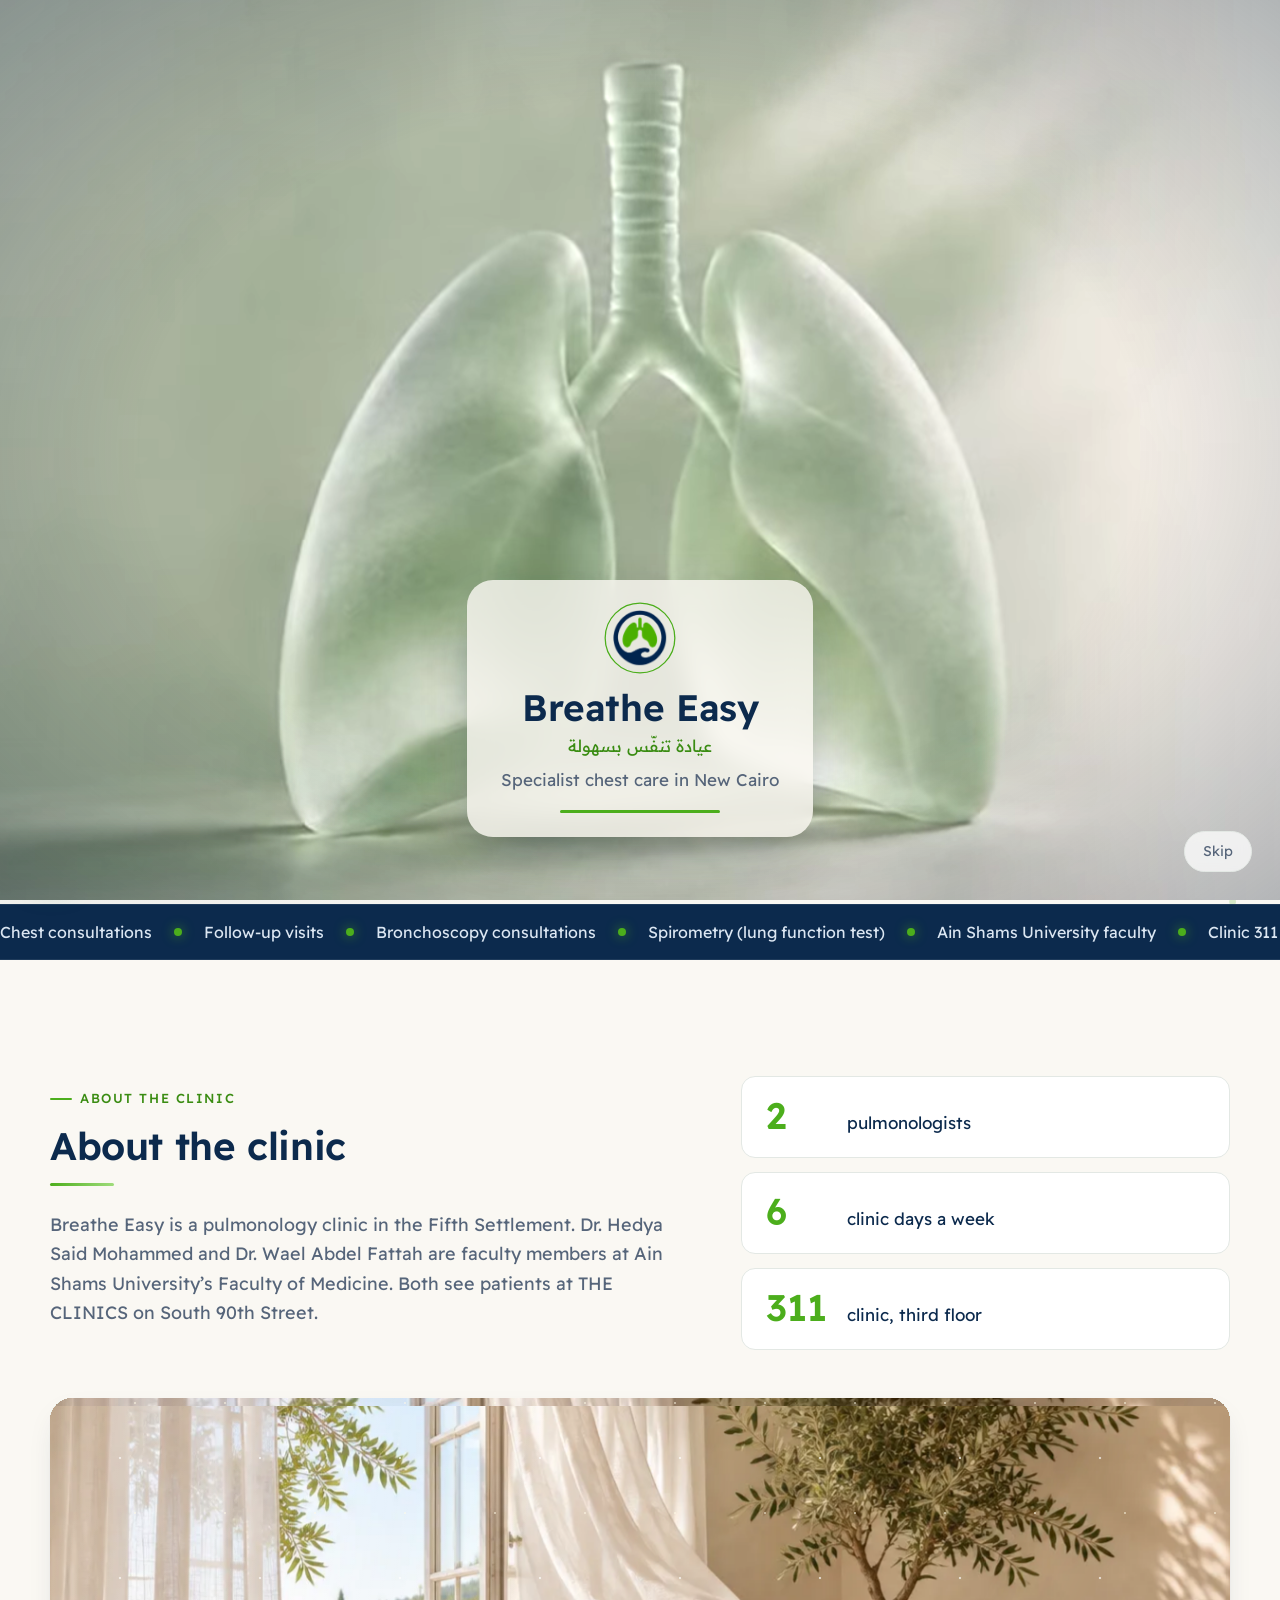
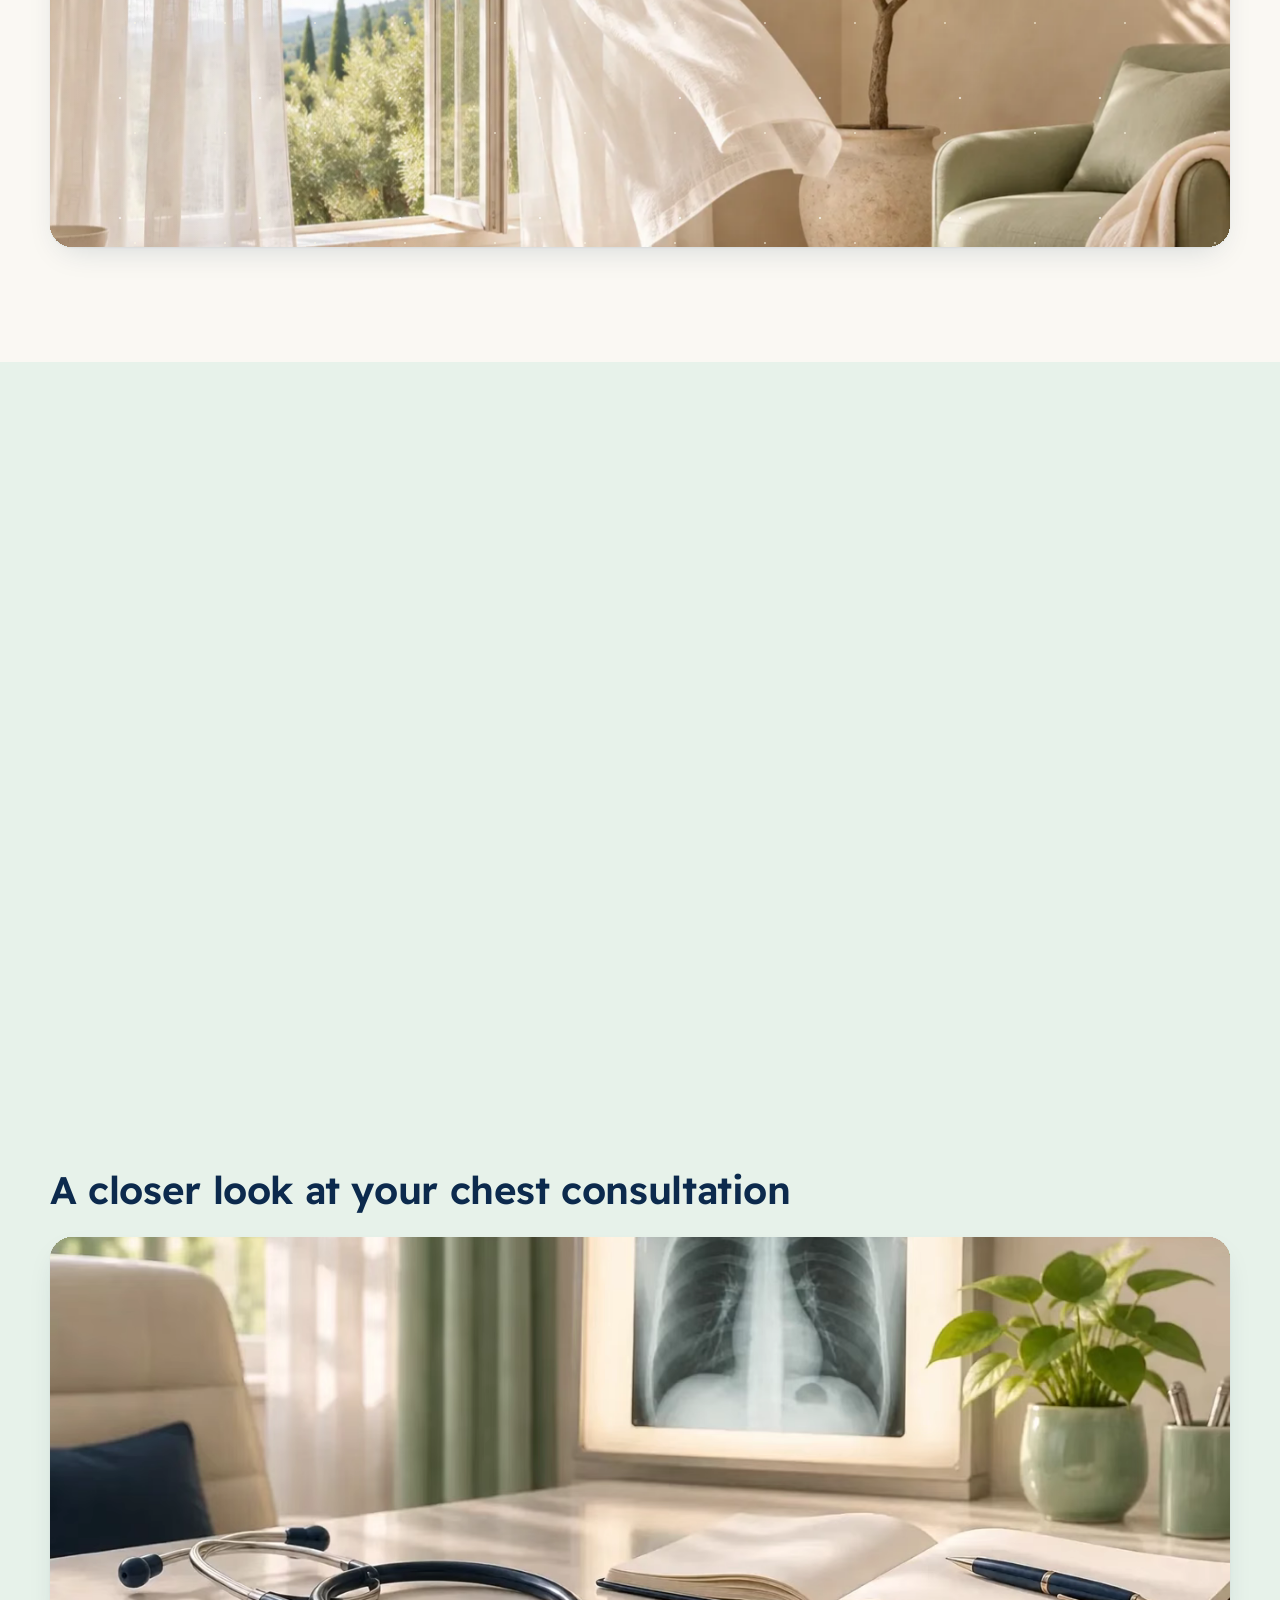
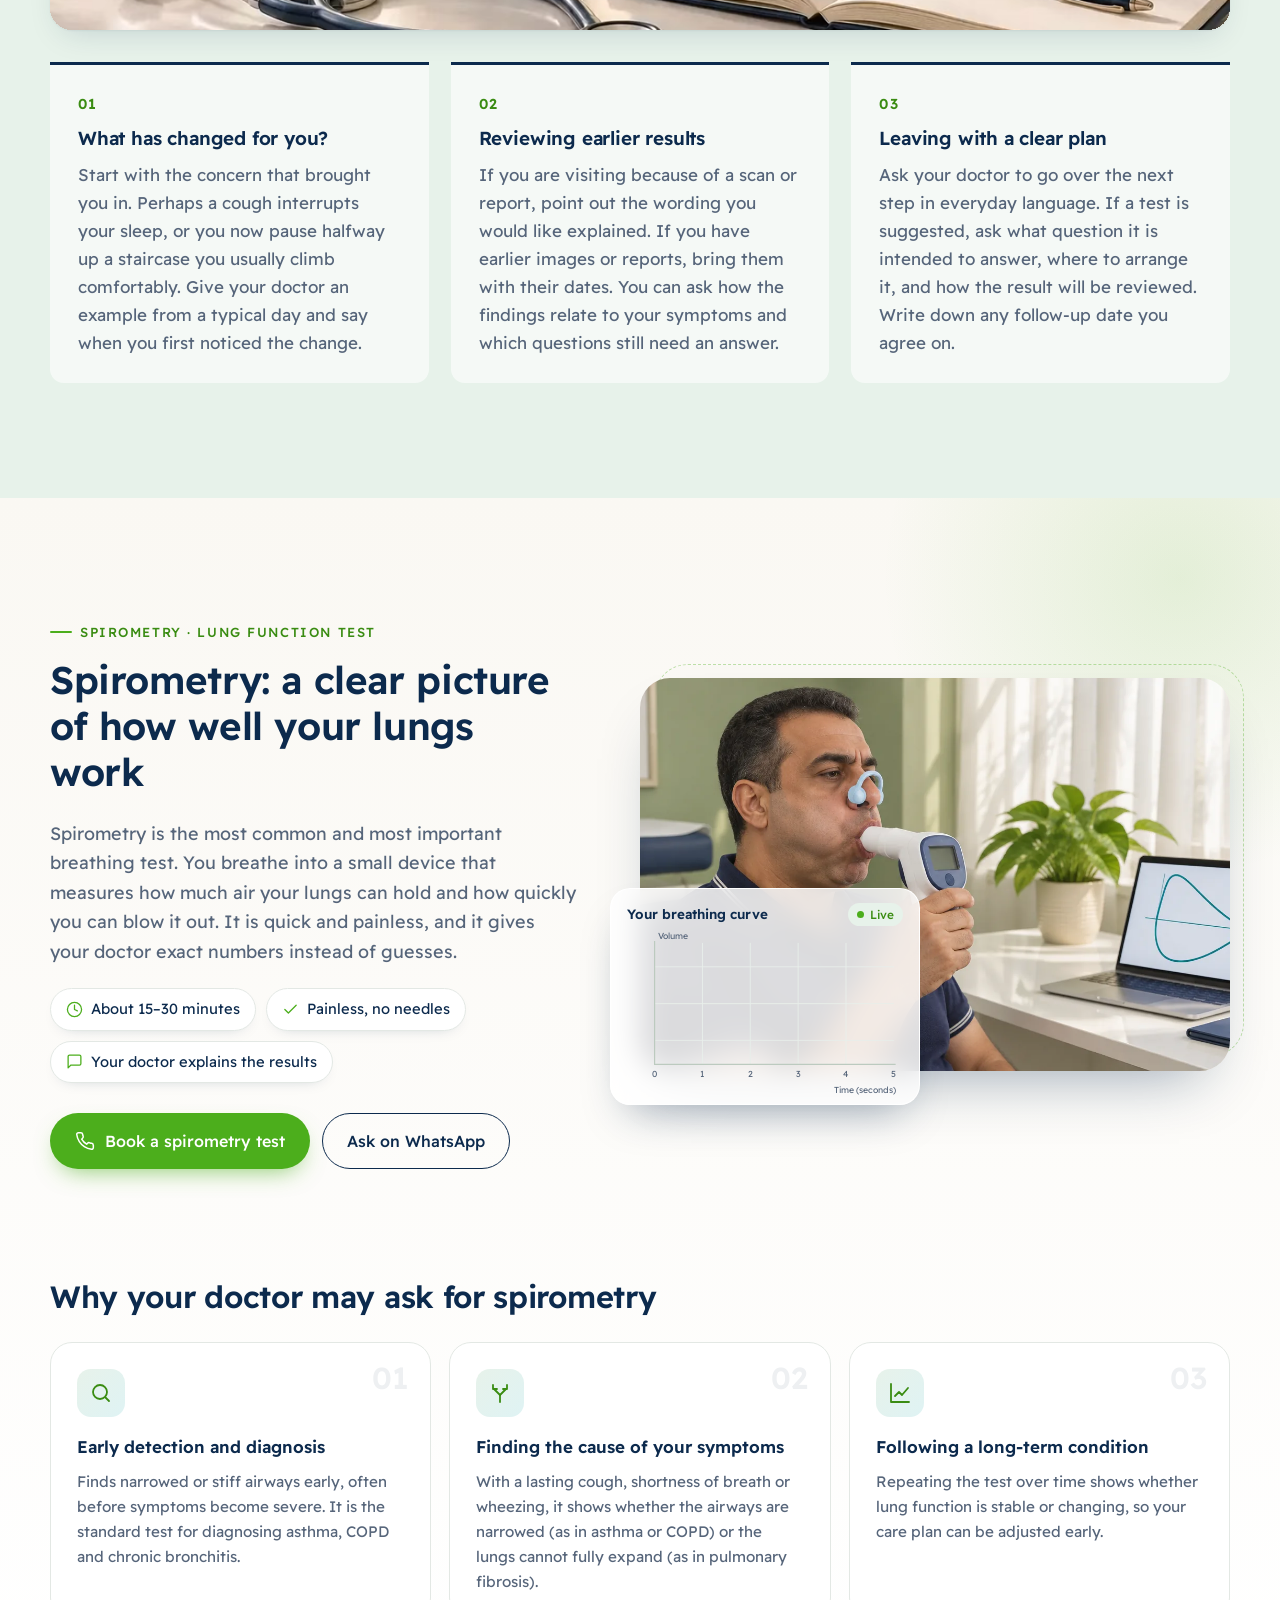
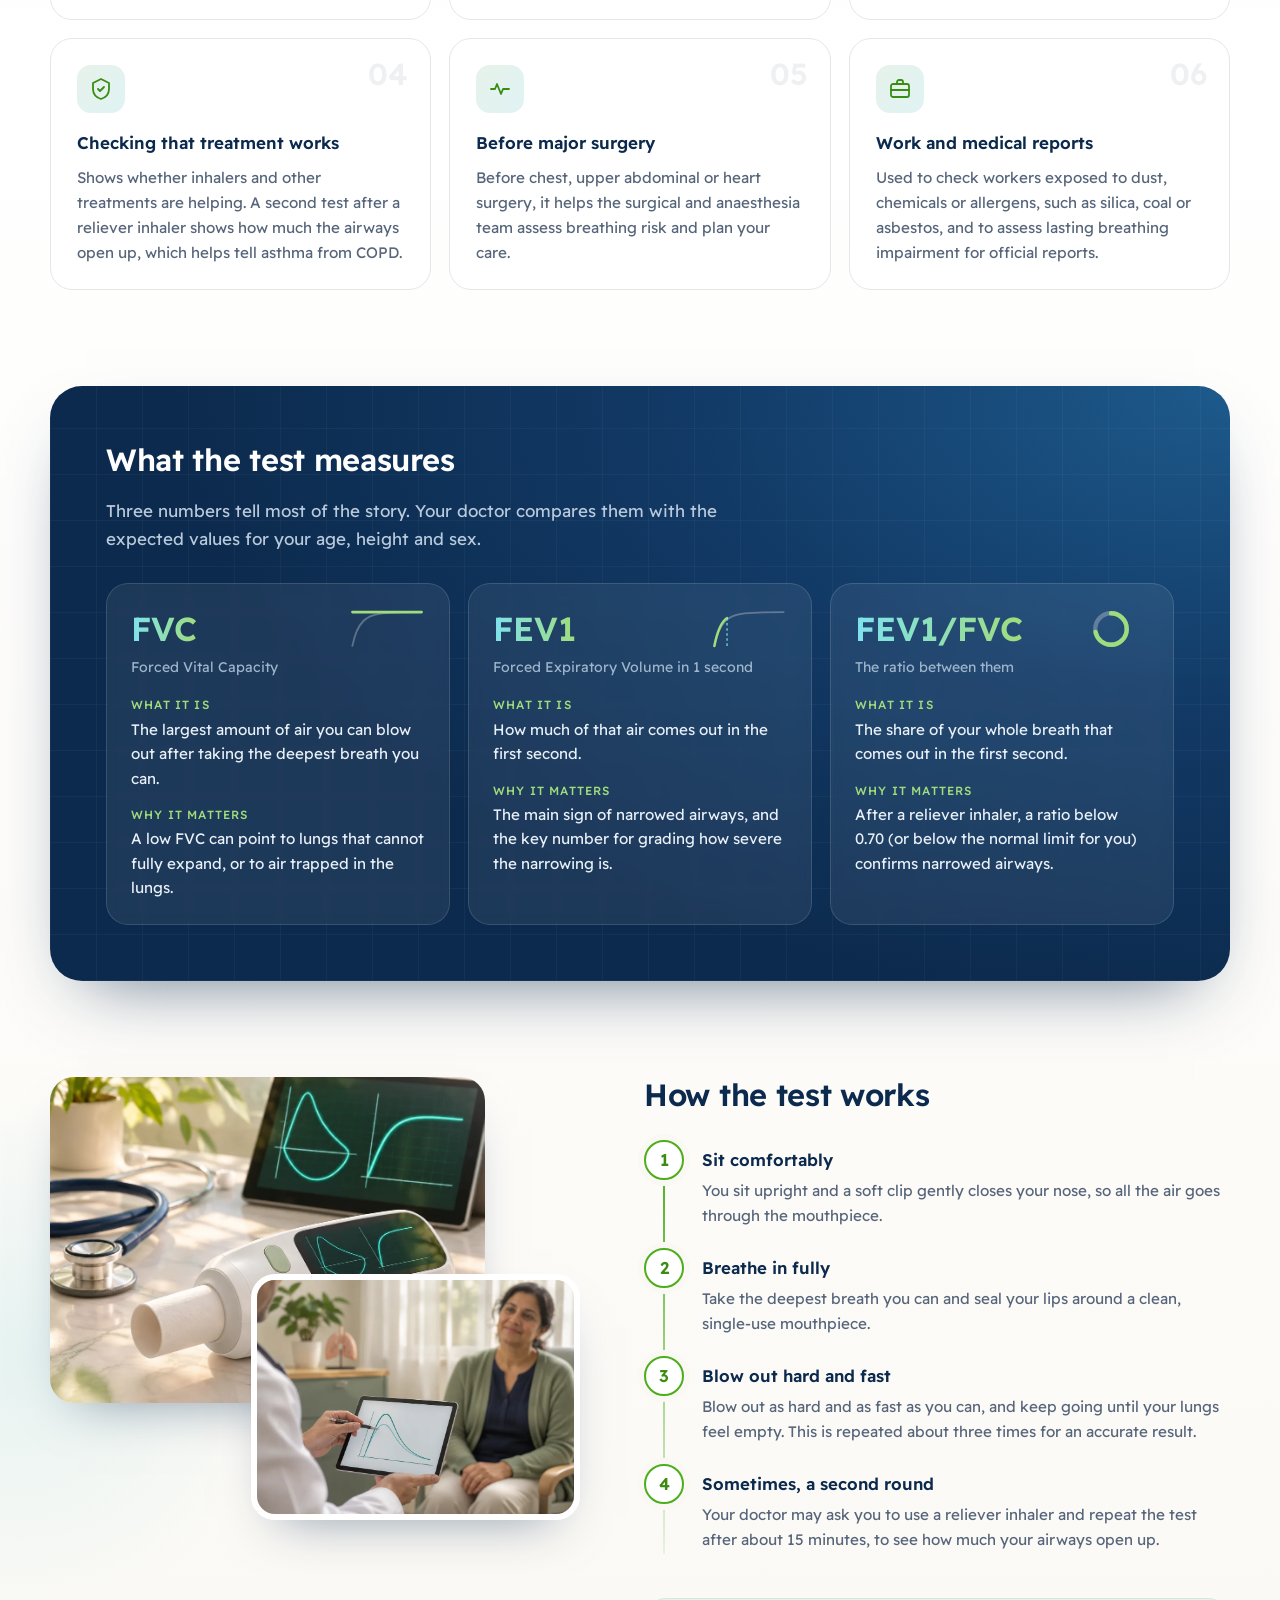
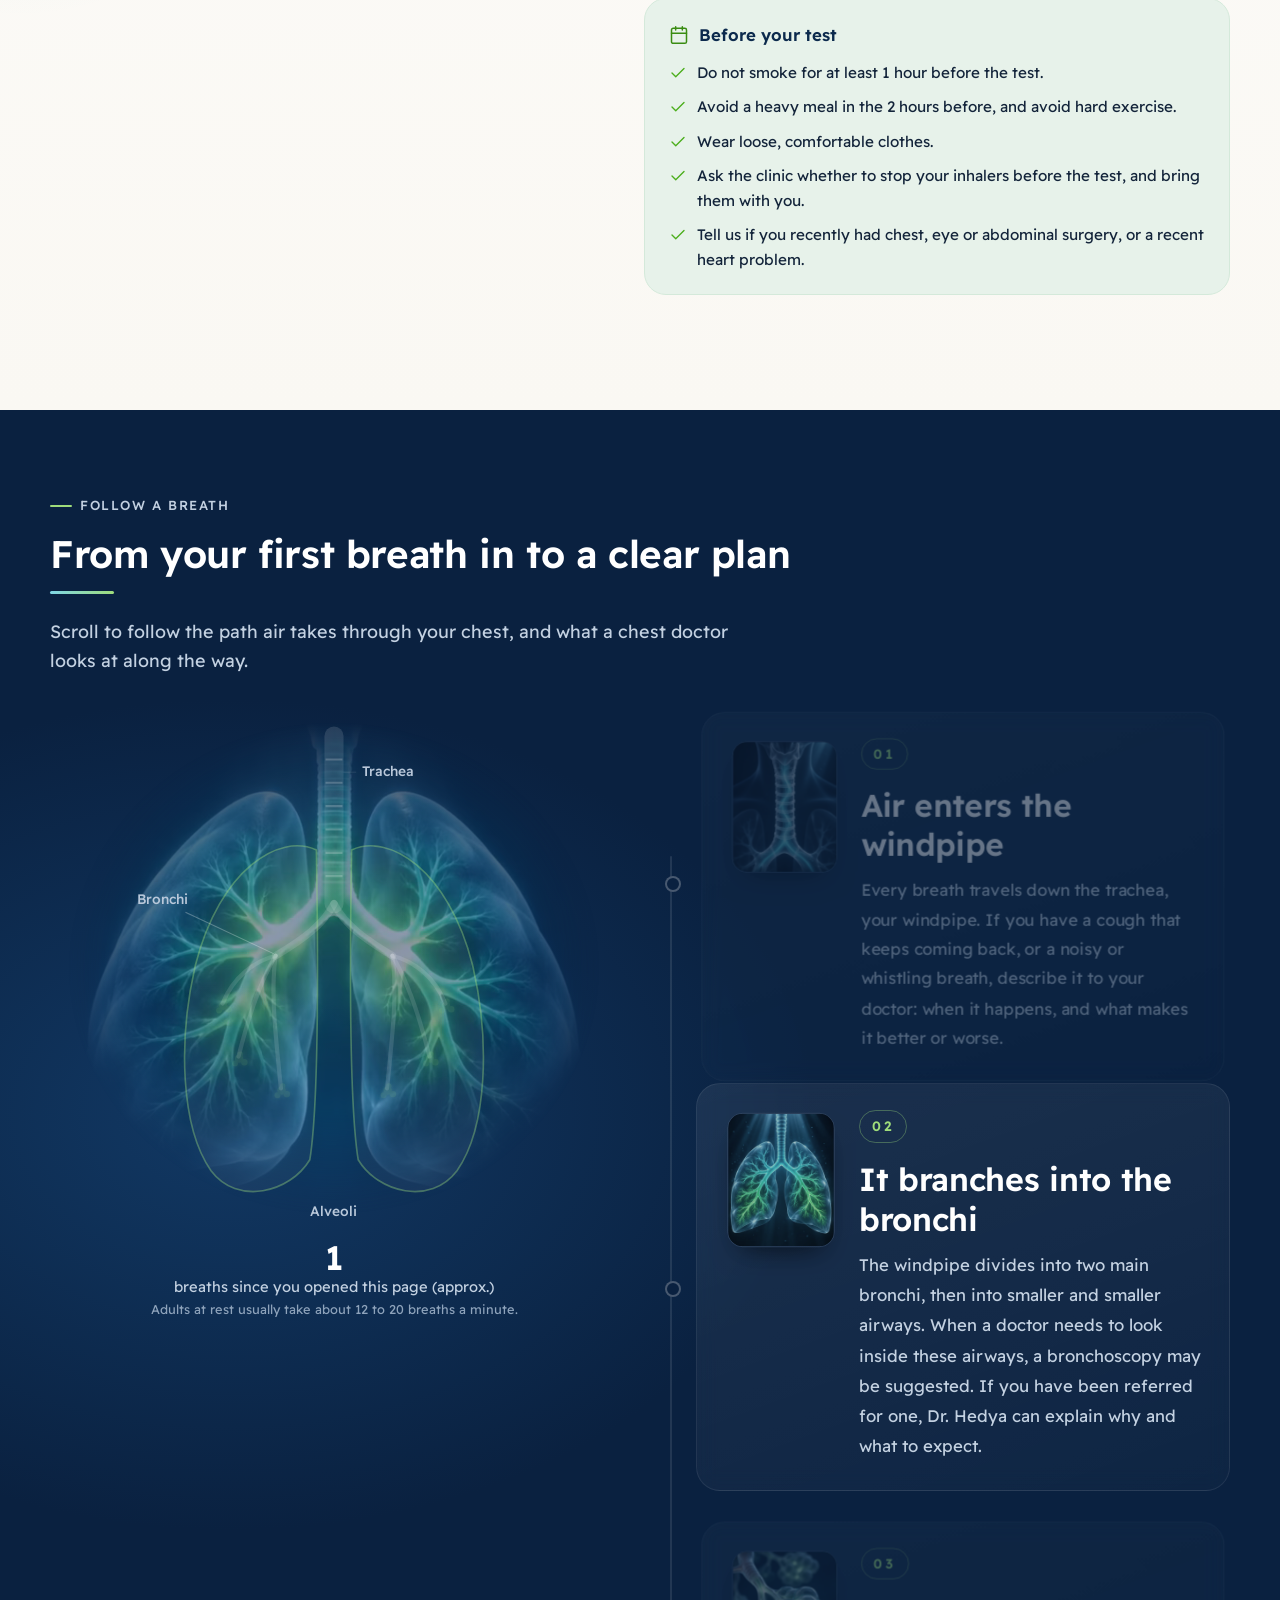
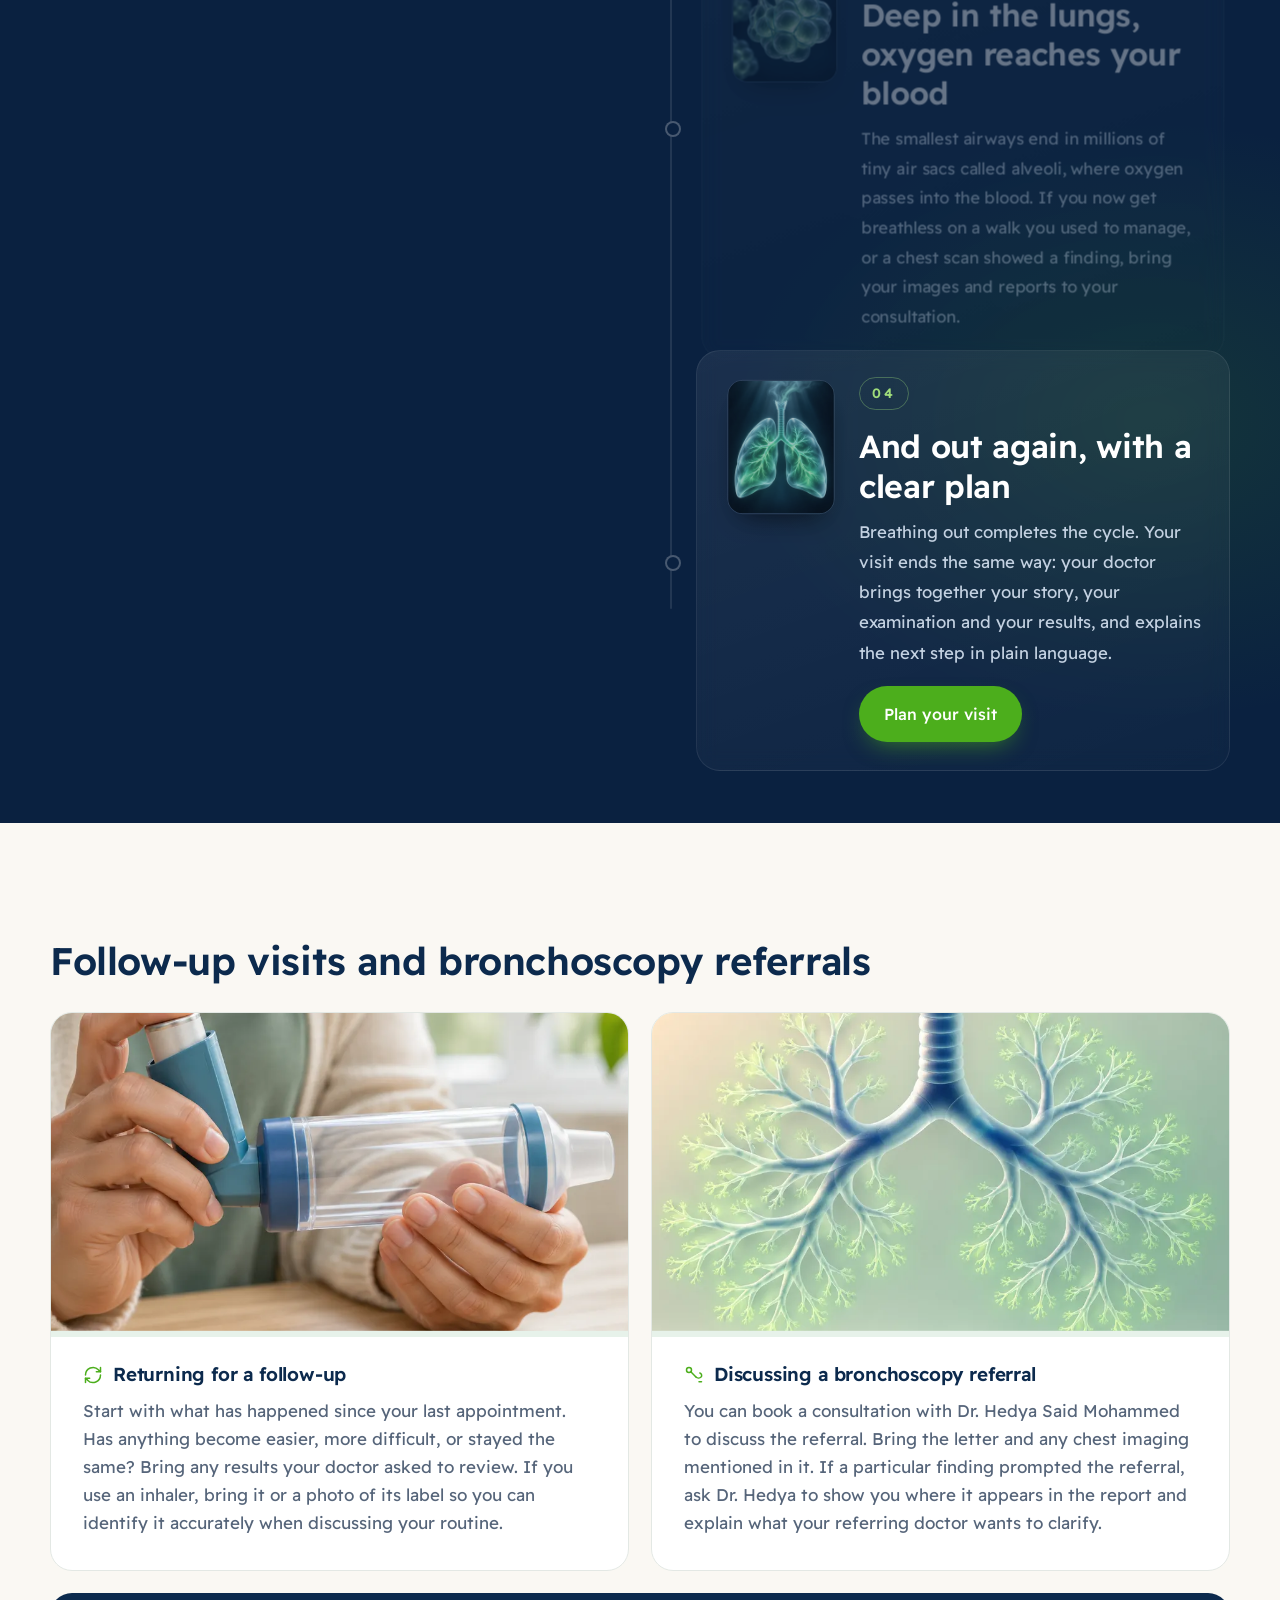
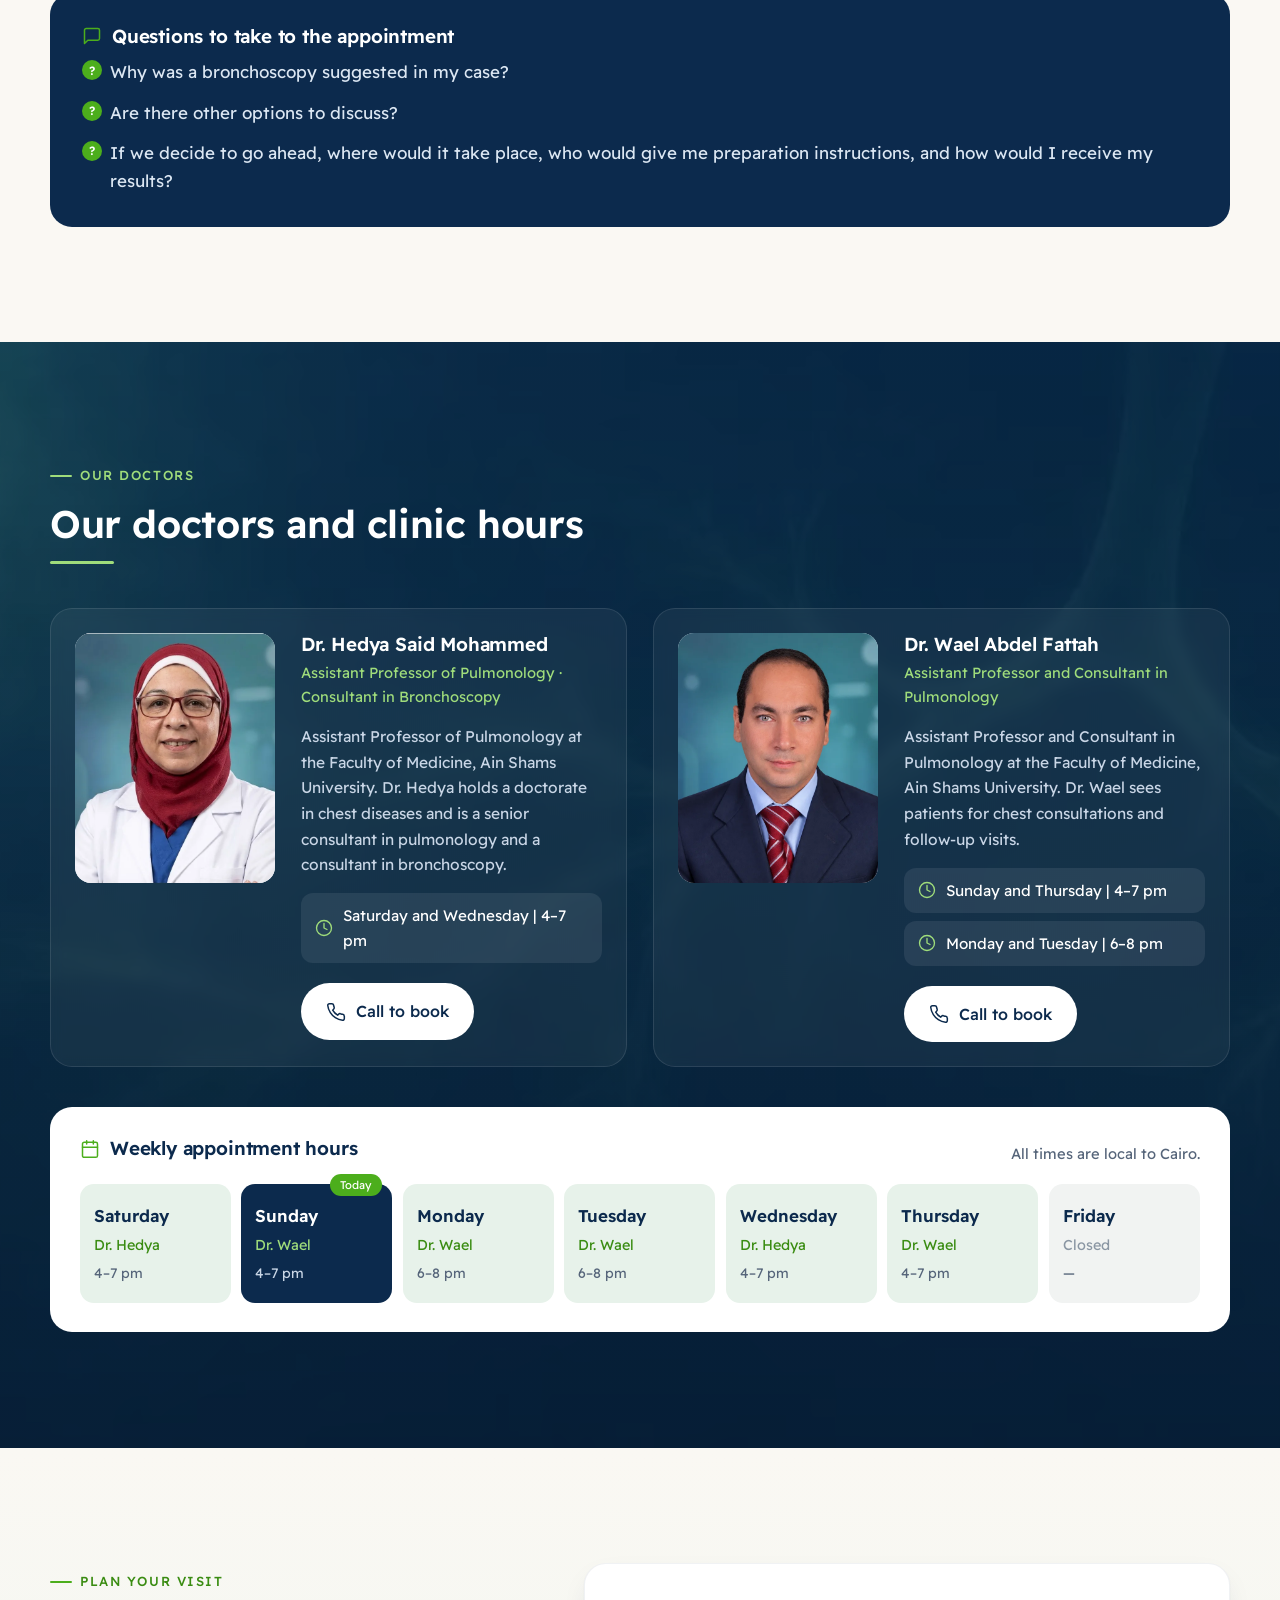
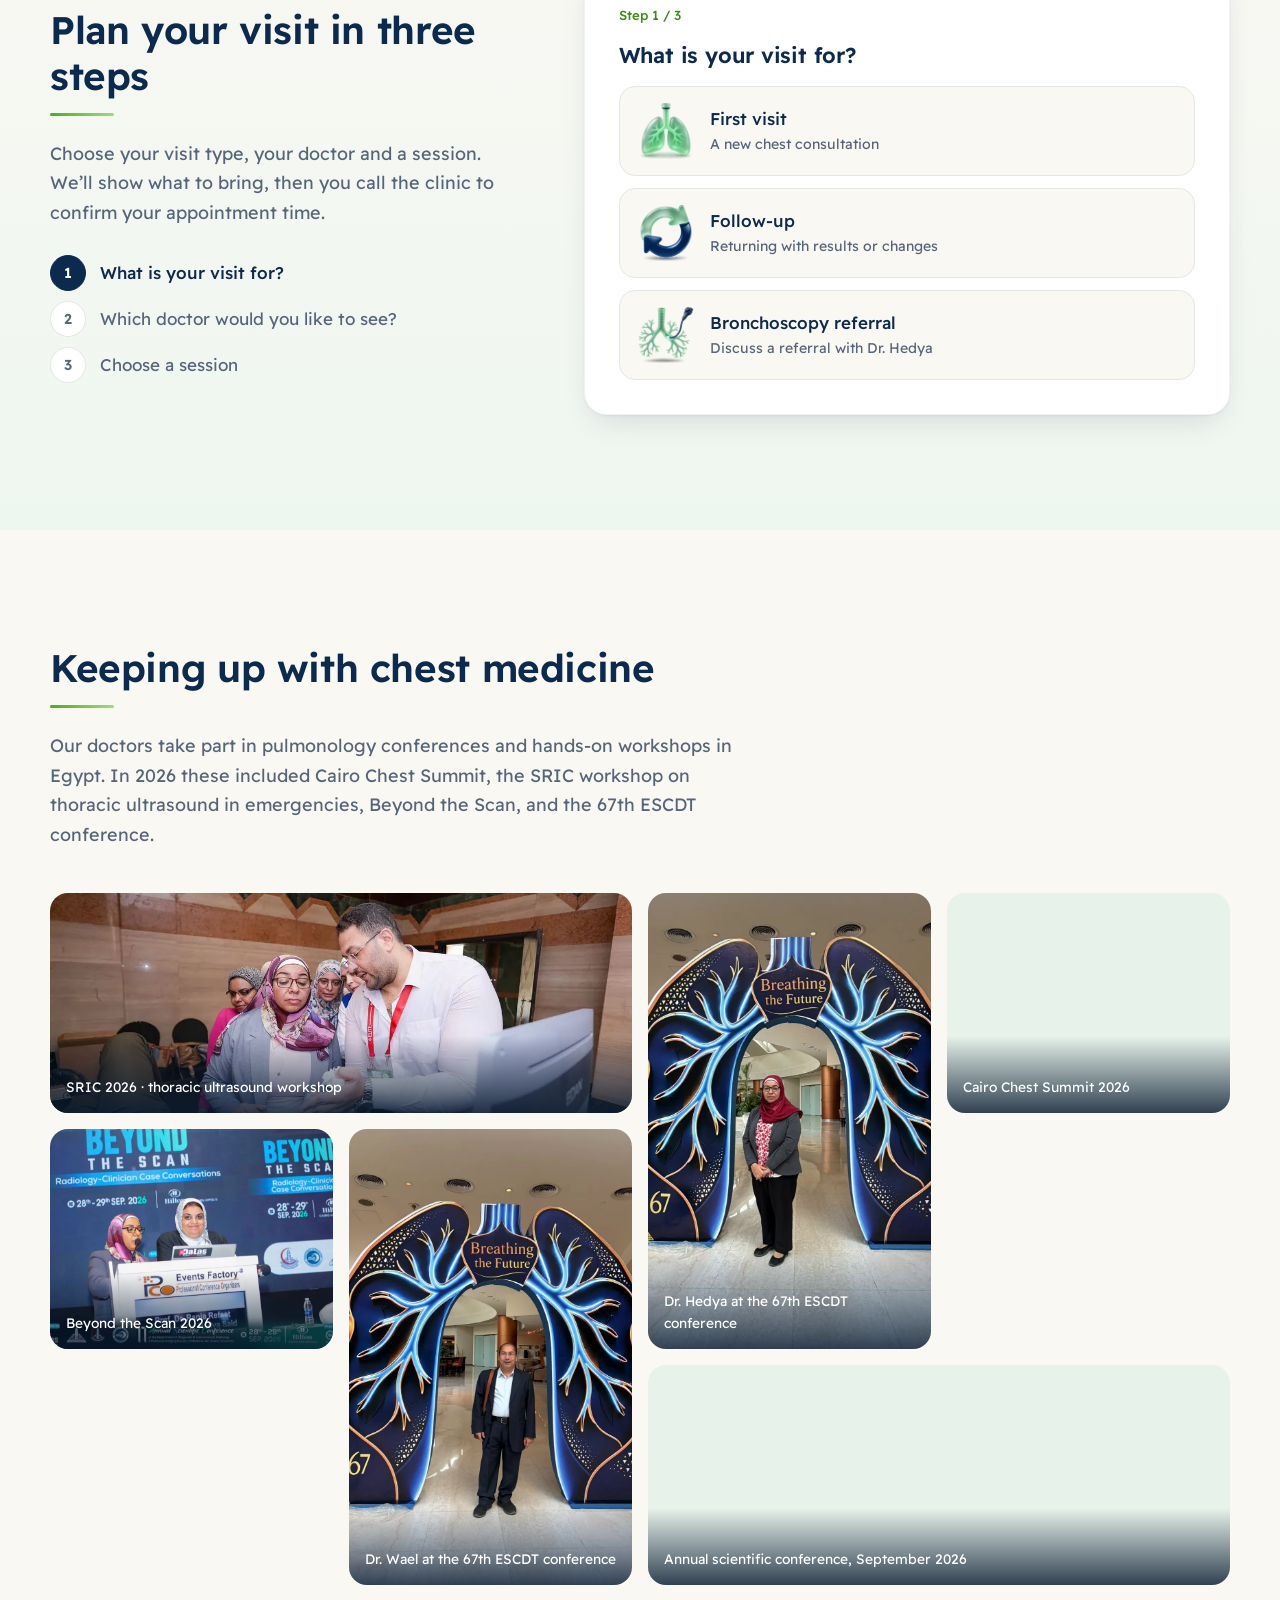
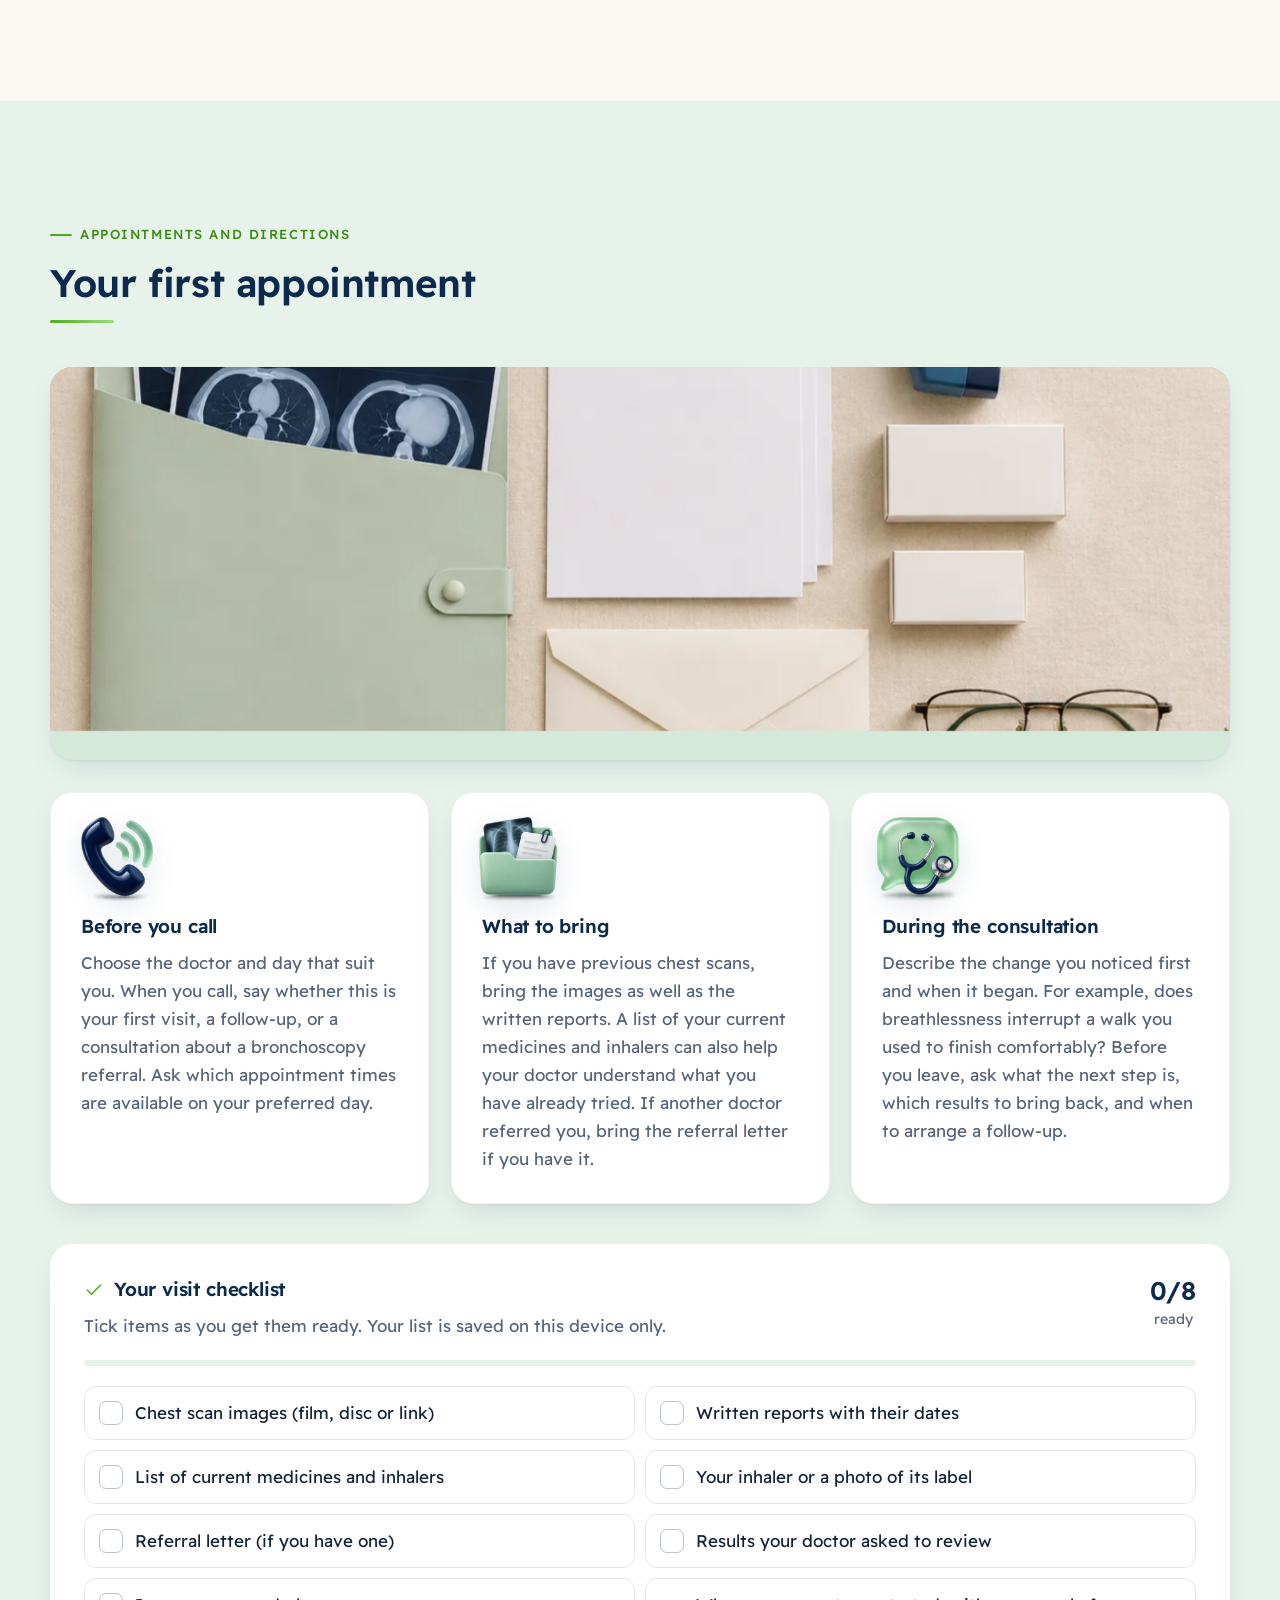
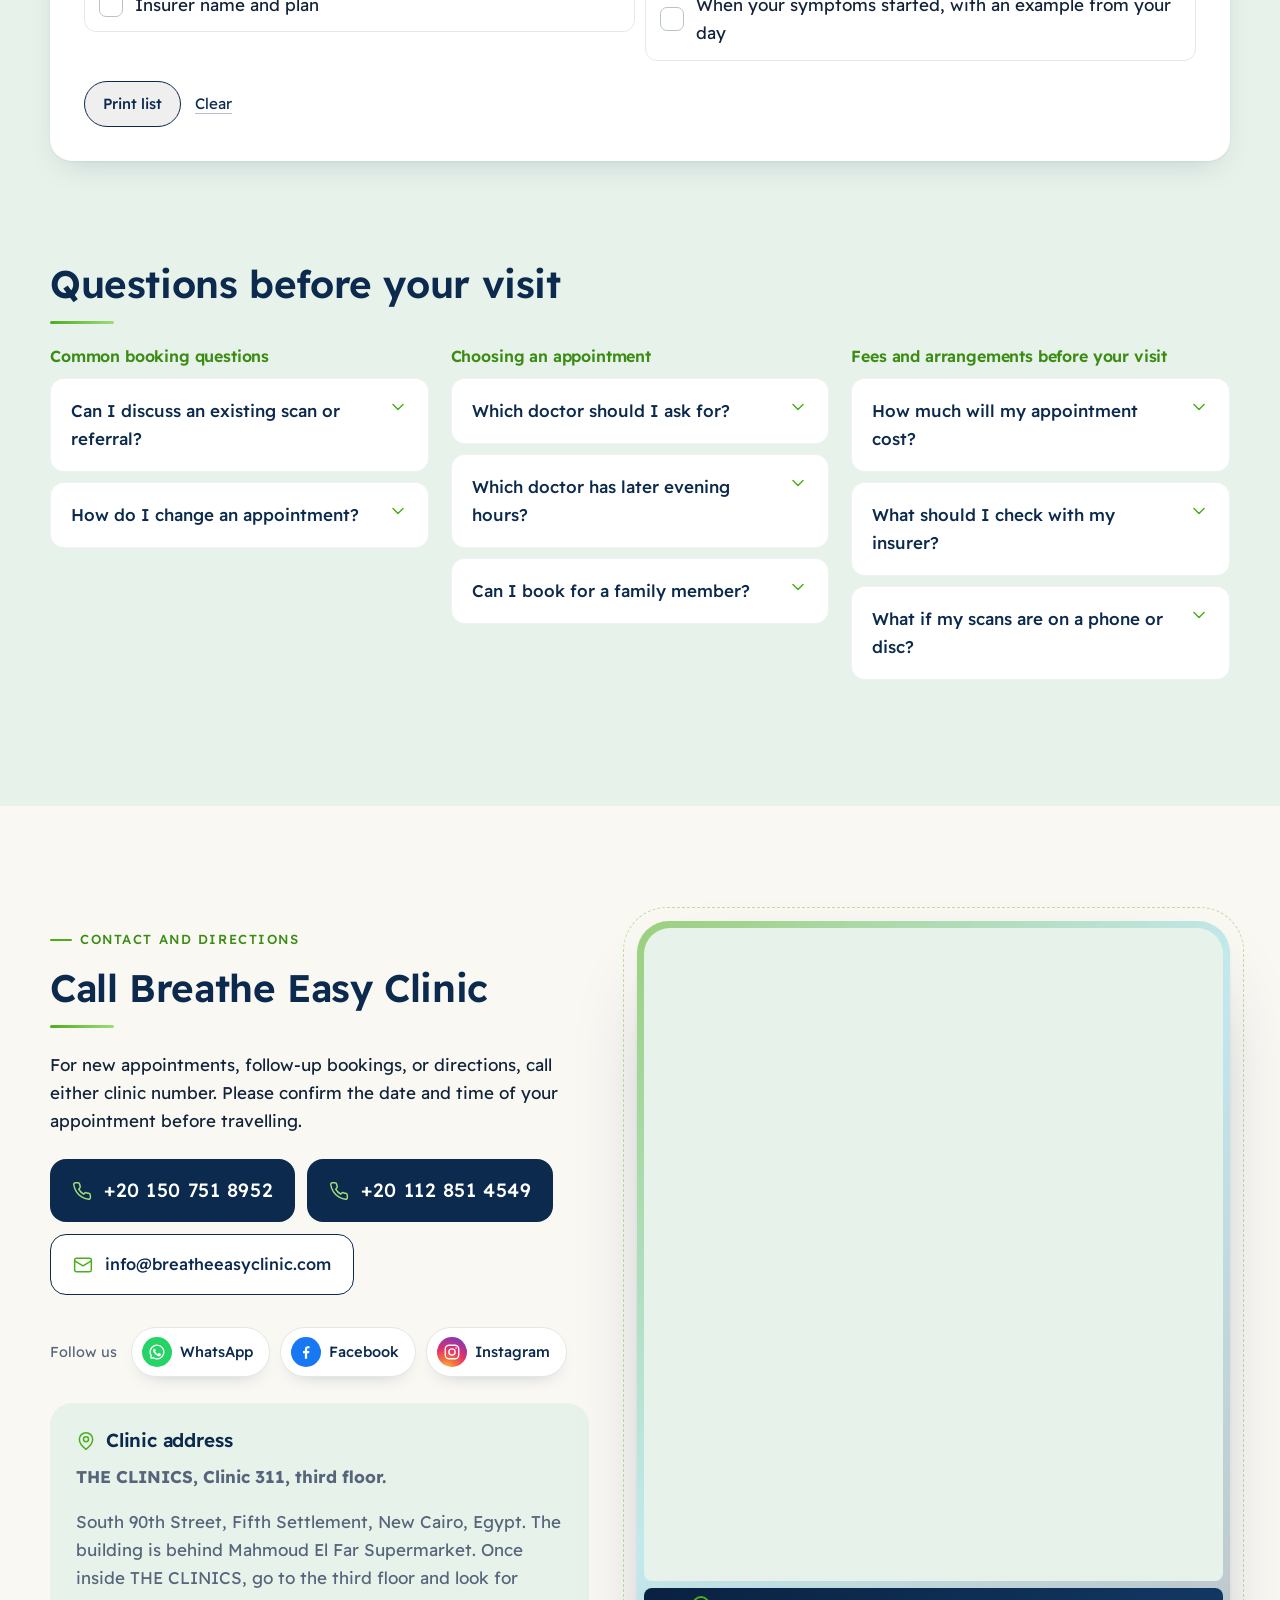
==== commit da22bd9d: "Add spirometry (lung function test) section with photos and animated breathing graph Co-Authored-By:" ====
--- a/index.html
+++ b/index.html
@@ -36,11 +36,12 @@
 <link rel="preconnect" href="https://fonts.googleapis.com">
 <link rel="preconnect" href="https://fonts.gstatic.com" crossorigin>
 <link href="https://fonts.googleapis.com/css2?family=Readex+Pro:wght@300;400;500;600;700&display=swap" rel="stylesheet">
-<link rel="stylesheet" href="styles.css?v=202611282256">
-<link rel="stylesheet" href="features.css?v=202611282256">
-<link rel="stylesheet" href="dynamics.css?v=202611282256">
-<link rel="stylesheet" href="mobile.css?v=202611282256">
-<script type="application/ld+json">{"@context": "https://schema.org", "@type": "MedicalClinic", "name": "Breathe Easy Clinic", "alternateName": "عيادة تنفّس بسهولة", "medicalSpecialty": "Pulmonary", "url": "https://breatheeasyclinic.com/", "telephone": ["+201507518952", "+201128514549"], "email": "info@breatheeasyclinic.com", "image": "https://breatheeasyclinic.com/assets/og-cover.jpg", "address": {"@type": "PostalAddress", "streetAddress": "THE CLINICS, Clinic 311, third floor, South 90th Street", "addressLocality": "Fifth Settlement, New Cairo", "addressRegion": "Cairo", "addressCountry": "EG"}, "openingHoursSpecification": [{"@type": "OpeningHoursSpecification", "dayOfWeek": ["Saturday", "Wednesday"], "opens": "16:00", "closes": "19:00"}, {"@type": "OpeningHoursSpecification", "dayOfWeek": ["Sunday", "Thursday"], "opens": "16:00", "closes": "19:00"}, {"@type": "OpeningHoursSpecification", "dayOfWeek": ["Monday", "Tuesday"], "opens": "18:00", "closes": "20:00"}], "areaServed": [{"@type": "City", "name": "New Cairo"}, {"@type": "Place", "name": "Fifth Settlement"}], "availableLanguage": ["ar", "en"], "logo": "https://breatheeasyclinic.com/assets/logo-mark.png", "hasMap": "https://www.google.com/maps/search/?api=1&query=THE+CLINICS+South+90th+Street+Fifth+Settlement+New+Cairo", "isAcceptingNewPatients": true, "sameAs": ["https://www.facebook.com/profile.php?id=61596596594004", "https://www.instagram.com/breathe3679/"], "availableService": [{"@type": "MedicalProcedure", "name": "Chest consultations"}, {"@type": "MedicalProcedure", "name": "Follow-up visits"}, {"@type": "MedicalProcedure", "name": "Bronchoscopy consultations"}], "employee": [{"@type": "Physician", "name": "Dr. Hedya Said Mohammed", "medicalSpecialty": "Pulmonary", "description": "Assistant Professor of Pulmonology at the Faculty of Medicine, Ain Shams University. Dr. Hedya holds a doctorate in chest diseases and is a senior consultant in pulmonology and a consultant in bronchoscopy.", "image": "https://breatheeasyclinic.com/assets/dr-hedya.webp", "alumniOf": {"@type": "CollegeOrUniversity", "name": "Ain Shams University"}}, {"@type": "Physician", "name": "Dr. Wael Abdel Fattah", "medicalSpecialty": "Pulmonary", "description": "Assistant Professor and Consultant in Pulmonology at the Faculty of Medicine, Ain Shams University. Dr. Wael sees patients for chest consultations and follow-up visits.", "image": "https://breatheeasyclinic.com/assets/dr-wael.webp", "alumniOf": {"@type": "CollegeOrUniversity", "name": "Ain Shams University"}}]}</script>
+<link rel="stylesheet" href="styles.css?v=202611282310">
+<link rel="stylesheet" href="features.css?v=202611282310">
+<link rel="stylesheet" href="dynamics.css?v=202611282310">
+<link rel="stylesheet" href="spiro.css?v=202611282310">
+<link rel="stylesheet" href="mobile.css?v=202611282310">
+<script type="application/ld+json">{"@context": "https://schema.org", "@type": "MedicalClinic", "name": "Breathe Easy Clinic", "alternateName": "عيادة تنفّس بسهولة", "medicalSpecialty": "Pulmonary", "url": "https://breatheeasyclinic.com/", "telephone": ["+201507518952", "+201128514549"], "email": "info@breatheeasyclinic.com", "image": "https://breatheeasyclinic.com/assets/og-cover.jpg", "address": {"@type": "PostalAddress", "streetAddress": "THE CLINICS, Clinic 311, third floor, South 90th Street", "addressLocality": "Fifth Settlement, New Cairo", "addressRegion": "Cairo", "addressCountry": "EG"}, "openingHoursSpecification": [{"@type": "OpeningHoursSpecification", "dayOfWeek": ["Saturday", "Wednesday"], "opens": "16:00", "closes": "19:00"}, {"@type": "OpeningHoursSpecification", "dayOfWeek": ["Sunday", "Thursday"], "opens": "16:00", "closes": "19:00"}, {"@type": "OpeningHoursSpecification", "dayOfWeek": ["Monday", "Tuesday"], "opens": "18:00", "closes": "20:00"}], "areaServed": [{"@type": "City", "name": "New Cairo"}, {"@type": "Place", "name": "Fifth Settlement"}], "availableLanguage": ["ar", "en"], "logo": "https://breatheeasyclinic.com/assets/logo-mark.png", "hasMap": "https://www.google.com/maps/search/?api=1&query=THE+CLINICS+South+90th+Street+Fifth+Settlement+New+Cairo", "isAcceptingNewPatients": true, "sameAs": ["https://www.facebook.com/profile.php?id=61596596594004", "https://www.instagram.com/breathe3679/"], "availableService": [{"@type": "MedicalProcedure", "name": "Chest consultations"}, {"@type": "MedicalProcedure", "name": "Follow-up visits"}, {"@type": "MedicalProcedure", "name": "Bronchoscopy consultations"}, {"@type": "MedicalProcedure", "name": "Spirometry (lung function test)"}], "employee": [{"@type": "Physician", "name": "Dr. Hedya Said Mohammed", "medicalSpecialty": "Pulmonary", "description": "Assistant Professor of Pulmonology at the Faculty of Medicine, Ain Shams University. Dr. Hedya holds a doctorate in chest diseases and is a senior consultant in pulmonology and a consultant in bronchoscopy.", "image": "https://breatheeasyclinic.com/assets/dr-hedya.webp", "alumniOf": {"@type": "CollegeOrUniversity", "name": "Ain Shams University"}}, {"@type": "Physician", "name": "Dr. Wael Abdel Fattah", "medicalSpecialty": "Pulmonary", "description": "Assistant Professor and Consultant in Pulmonology at the Faculty of Medicine, Ain Shams University. Dr. Wael sees patients for chest consultations and follow-up visits.", "image": "https://breatheeasyclinic.com/assets/dr-wael.webp", "alumniOf": {"@type": "CollegeOrUniversity", "name": "Ain Shams University"}}]}</script>
 <script type="application/ld+json">{"@context": "https://schema.org", "@type": "FAQPage", "mainEntity": [{"@type": "Question", "name": "Can I discuss an existing scan or referral?", "acceptedAnswer": {"@type": "Answer", "text": "Yes. Mention this when booking and bring the relevant documents. For a bronchoscopy referral, request a consultation with Dr. Hedya to discuss why the procedure was suggested and what happens next."}}, {"@type": "Question", "name": "How do I change an appointment?", "acceptedAnswer": {"@type": "Answer", "text": "Call the clinic with your name, your doctor’s name, and the date of your booking so you can ask about another available time."}}, {"@type": "Question", "name": "Which doctor should I ask for?", "acceptedAnswer": {"@type": "Answer", "text": "Both Dr. Hedya and Dr. Wael see patients for chest consultations. If you have already seen one of them and are returning with results, give that doctor’s name when you call. For a bronchoscopy referral, ask for a consultation with Dr. Hedya."}}, {"@type": "Question", "name": "Which doctor has later evening hours?", "acceptedAnswer": {"@type": "Answer", "text": "Dr. Wael’s Monday and Tuesday sessions run from 6 to 8 pm. If you prefer Saturday, Dr. Hedya sees patients from 4 to 7 pm. Call to check which appointment times are still available within the session."}}, {"@type": "Question", "name": "Can I book for a family member?", "acceptedAnswer": {"@type": "Answer", "text": "When you call on someone else’s behalf, have the patient’s name, the preferred doctor, and a suitable day ready. If the patient needs help getting to the third floor, ask about the building entrance, lift access, and the easiest drop-off point before setting out."}}, {"@type": "Question", "name": "How much will my appointment cost?", "acceptedAnswer": {"@type": "Answer", "text": "Tell the clinic whether you are booking a first consultation, returning with test results, or discussing a referral. Ask for the fee for that visit and which payment methods you can use. If you need a receipt for reimbursement, mention it when you book."}}, {"@type": "Question", "name": "What should I check with my insurer?", "acceptedAnswer": {"@type": "Answer", "text": "Have the name of your insurer and your plan ready. Ask the clinic whether it accepts that specific plan, then check with your insurer about referrals, prior approval, and any amount you would pay yourself."}}, {"@type": "Question", "name": "What if my scans are on a phone or disc?", "acceptedAnswer": {"@type": "Answer", "text": "When booking, ask which formats the doctor can review. If your images are accessed through a radiology centre’s link, check that the link opens before your visit. Keep the written report with the images so the doctor can tell which examination and date they belong to."}}]}</script>
 <script type="application/ld+json">{"@context": "https://schema.org", "@type": "WebSite", "name": "Breathe Easy Clinic", "alternateName": "عيادة تنفّس بسهولة", "url": "https://breatheeasyclinic.com/", "inLanguage": ["en", "ar"]}</script>
 </head>
@@ -116,7 +117,7 @@
   </div>
 </section>
 
-<div class="marquee" aria-hidden="true"><div class="marquee-track"><span>Chest consultations</span><span>Follow-up visits</span><span>Bronchoscopy consultations</span><span>Ain Shams University faculty</span><span>Clinic 311 · THE CLINICS</span><span>Pulmonology · Fifth Settlement</span><span>Chest consultations</span><span>Follow-up visits</span><span>Bronchoscopy consultations</span><span>Ain Shams University faculty</span><span>Clinic 311 · THE CLINICS</span><span>Pulmonology · Fifth Settlement</span></div></div>
+<div class="marquee" aria-hidden="true"><div class="marquee-track"><span>Chest consultations</span><span>Follow-up visits</span><span>Bronchoscopy consultations</span><span>Spirometry (lung function test)</span><span>Ain Shams University faculty</span><span>Clinic 311 · THE CLINICS</span><span>Pulmonology · Fifth Settlement</span><span>Chest consultations</span><span>Follow-up visits</span><span>Bronchoscopy consultations</span><span>Spirometry (lung function test)</span><span>Ain Shams University faculty</span><span>Clinic 311 · THE CLINICS</span><span>Pulmonology · Fifth Settlement</span></div></div>
 
 <section class="about section" id="about">
   <div class="wrap about-grid">
@@ -131,7 +132,7 @@
       <li><b data-count="311">311</b><span>clinic, third floor</span></li>
     </ul>
   </div>
-  <div class="wrap"><figure class="banner banner-air reveal"><span class="air-sun" aria-hidden="true"></span><span class="air-dust" aria-hidden="true"></span><video class="bg-video air-video" muted loop playsinline preload="none" poster="assets/img-air.webp" aria-hidden="true"><source src="assets/air-wind.webm?v=202611282256" type="video/webm"><source src="assets/air-wind.mp4?v=202611282256" type="video/mp4"></video><img src="assets/img-air.webp" alt="Sunlit room with curtains moving in a breeze" loading="lazy" width="1600" height="900"></figure></div>
+  <div class="wrap"><figure class="banner banner-air reveal"><span class="air-sun" aria-hidden="true"></span><span class="air-dust" aria-hidden="true"></span><video class="bg-video air-video" muted loop playsinline preload="none" poster="assets/img-air.webp" aria-hidden="true"><source src="assets/air-wind.webm?v=202611282310" type="video/webm"><source src="assets/air-wind.mp4?v=202611282310" type="video/mp4"></video><img src="assets/img-air.webp" alt="Sunlit room with curtains moving in a breeze" loading="lazy" width="1600" height="900"></figure></div>
 </section>
 
 <section class="services section tint" id="services">
@@ -142,11 +143,12 @@
       <article class="card svc reveal"><div class="svc-ic3d"><img src="assets/icon3d-follow.webp" alt="" width="128" height="128" loading="lazy"></div><h3>Follow-up visits</h3><p>Discuss what has changed since your last visit, review your results, and ask questions about your care plan.</p></article>
       <article class="card svc reveal"><div class="svc-ic3d"><img src="assets/icon3d-bronch.webp" alt="" width="128" height="128" loading="lazy"></div><h3>Bronchoscopy consultations</h3><p>If you have been referred for a bronchoscopy, you can discuss the reason for the referral and your questions about the procedure with Dr. Hedya.</p></article>
     </div>
+    <a class="spiro-teaser reveal" href="#spirometry"><span class="st-ic"><svg class="ic" viewBox="0 0 24 24" fill="none" stroke="currentColor" stroke-width="1.8" stroke-linecap="round" stroke-linejoin="round" aria-hidden="true"><path d="M12 3v7"/><path d="M12 10c-1.5 1-2.5 2-3 3.5"/><path d="M12 10c1.5 1 2.5 2 3 3.5"/><path d="M8.5 6.5C5.5 7 4 10.5 4 14.5c0 3 1 5.5 3 5.5s2.5-2 2.5-4.5V9"/><path d="M15.5 6.5c3 .5 4.5 4 4.5 8 0 3-1 5.5-3 5.5s-2.5-2-2.5-4.5V9"/></svg></span><span class="st-tx"><b>Also at the clinic: spirometry, the lung function test</b><small>A quick, painless breathing test that shows how well your lungs work.</small></span><span class="st-go">Learn more<svg class="ic flip" viewBox="0 0 24 24" fill="none" stroke="currentColor" stroke-width="1.8" stroke-linecap="round" stroke-linejoin="round" aria-hidden="true"><path d="M5 12h14"/><path d="m12 5 7 7-7 7"/></svg></span></a>
 
     <div class="steps-block">
       <div class="steps-head">
         <h2 class="reveal">A closer look at your chest consultation</h2>
-        <figure class="banner short banner-vid reveal"><video class="bg-video" muted loop playsinline preload="none" poster="assets/img-consult.webp" aria-hidden="true"><source src="assets/consult-desk.webm?v=202611282256" type="video/webm"><source src="assets/consult-desk.mp4?v=202611282256" type="video/mp4"></video><img src="assets/img-consult.webp" alt="Chest consultation desk with stethoscope and chest X-ray" loading="lazy" width="1600" height="900"></figure>
+        <figure class="banner short banner-vid reveal"><video class="bg-video" muted loop playsinline preload="none" poster="assets/img-consult.webp" aria-hidden="true"><source src="assets/consult-desk.webm?v=202611282310" type="video/webm"><source src="assets/consult-desk.mp4?v=202611282310" type="video/mp4"></video><img src="assets/img-consult.webp" alt="Chest consultation desk with stethoscope and chest X-ray" loading="lazy" width="1600" height="900"></figure>
       </div>
       <ol class="steps">
         <li class="reveal"><span class="num">01</span><h3>What has changed for you?</h3><p>Start with the concern that brought you in. Perhaps a cough interrupts your sleep, or you now pause halfway up a staircase you usually climb comfortably. Give your doctor an example from a typical day and say when you first noticed the change.</p></li>
@@ -157,12 +159,70 @@
   </div>
 </section>
 
+<section class="section spiro" id="spirometry">
+  <div class="wrap">
+    <div class="spiro-top">
+      <div class="spiro-intro reveal">
+        <p class="eyebrow">Spirometry · lung function test</p>
+        <h2>Spirometry: a clear picture of how well your lungs work</h2>
+        <p class="body-lg">Spirometry is the most common and most important breathing test. You breathe into a small device that measures how much air your lungs can hold and how quickly you can blow it out. It is quick and painless, and it gives your doctor exact numbers instead of guesses.</p>
+        <ul class="spiro-chips"><li><svg class="ic" viewBox="0 0 24 24" fill="none" stroke="currentColor" stroke-width="1.8" stroke-linecap="round" stroke-linejoin="round" aria-hidden="true"><circle cx="12" cy="12" r="10"/><path d="M12 6v6l4 2"/></svg><span>About 15–30 minutes</span></li><li><svg class="ic" viewBox="0 0 24 24" fill="none" stroke="currentColor" stroke-width="1.8" stroke-linecap="round" stroke-linejoin="round" aria-hidden="true"><path d="M20 6 9 17l-5-5"/></svg><span>Painless, no needles</span></li><li><svg class="ic" viewBox="0 0 24 24" fill="none" stroke="currentColor" stroke-width="1.8" stroke-linecap="round" stroke-linejoin="round" aria-hidden="true"><path d="M21 15a2 2 0 0 1-2 2H7l-4 4V5a2 2 0 0 1 2-2h14a2 2 0 0 1 2 2z"/></svg><span>Your doctor explains the results</span></li></ul>
+        <div class="spiro-cta"><a class="btn btn-primary" href="tel:+201507518952"><svg class="ic" viewBox="0 0 24 24" fill="none" stroke="currentColor" stroke-width="1.8" stroke-linecap="round" stroke-linejoin="round" aria-hidden="true"><path d="M22 16.9v3a2 2 0 0 1-2.2 2 19.8 19.8 0 0 1-8.6-3.1 19.5 19.5 0 0 1-6-6A19.8 19.8 0 0 1 2.1 4.2 2 2 0 0 1 4.1 2h3a2 2 0 0 1 2 1.7c.1.9.4 1.8.7 2.7a2 2 0 0 1-.5 2.1L8 9.8a16 16 0 0 0 6 6l1.3-1.3a2 2 0 0 1 2.1-.4c.9.3 1.8.6 2.7.7a2 2 0 0 1 1.7 2z"/></svg><span>Book a spirometry test</span></a><a class="btn btn-ghost" href="https://wa.me/201507518952?text=Hello%20Breathe%20Easy%20Clinic%2C%20I%20would%20like%20to%20ask%20about%20booking%20an%20appointment." target="_blank" rel="noopener">Ask on WhatsApp</a></div>
+      </div>
+      <figure class="spiro-hero reveal">
+        <img src="assets/spiro-patient.webp" alt="Patient blowing into a spirometer with a nose clip, breathing curve on a laptop" width="1344" height="752" loading="lazy" decoding="async">
+        <figcaption class="spiro-graph" aria-hidden="true">
+          <b><span>Your breathing curve</span><i>Live</i></b>
+          <svg class="sp-svg" viewBox="0 0 300 180" dir="ltr">
+            <defs><linearGradient id="spGrad" x1="0" x2="1"><stop offset="0" stop-color="#2bb3c0"/><stop offset="1" stop-color="#4cae1c"/></linearGradient>
+            <linearGradient id="spFill" x1="0" y1="0" x2="0" y2="1"><stop offset="0" stop-color="#4cae1c" stop-opacity=".22"/><stop offset="1" stop-color="#4cae1c" stop-opacity="0"/></linearGradient></defs>
+            <path class="sp-grid" d="M30 40H290M30 80H290M30 120H290M82 14V146M134 14V146M186 14V146M238 14V146"/>
+            <path class="sp-axis" d="M30 12V146H292"/>
+            <path class="sp-area" d="M30 146C42 70 64 48 92 40S200 30 290 29V146Z"/>
+            <path class="sp-curve" pathLength="1" d="M30 146C42 70 64 48 92 40S200 30 290 29"/>
+            <path class="sp-mark" d="M82 146V45"/><path class="sp-mark" d="M30 29H290"/>
+            <circle class="sp-dot" cx="82" cy="45" r="5"/>
+            <text class="sp-tag" x="88" y="62">FEV1 · 1s</text><text class="sp-tag" x="232" y="23">FVC</text>
+            <text class="sp-txt" x="292" y="177" text-anchor="end">Time (seconds)</text>
+            <text class="sp-txt" x="34" y="10" text-anchor="start">Volume</text>
+            <text class="sp-txt" x="30" y="160" text-anchor="middle">0</text><text class="sp-txt" x="82" y="160" text-anchor="middle">1</text><text class="sp-txt" x="134" y="160" text-anchor="middle">2</text><text class="sp-txt" x="186" y="160" text-anchor="middle">3</text><text class="sp-txt" x="238" y="160" text-anchor="middle">4</text><text class="sp-txt" x="290" y="160" text-anchor="middle">5</text>
+          </svg>
+        </figcaption>
+      </figure>
+    </div>
+
+    <h3 class="spiro-sub reveal">Why your doctor may ask for spirometry</h3>
+    <div class="spiro-why">
+      <article class="sw reveal"><i><svg class="ic" viewBox="0 0 24 24" fill="none" stroke="currentColor" stroke-width="1.8" stroke-linecap="round" stroke-linejoin="round" aria-hidden="true"><circle cx="11" cy="11" r="7"/><path d="m20 20-3.5-3.5"/></svg></i><span class="sw-n">01</span><h4>Early detection and diagnosis</h4><p>Finds narrowed or stiff airways early, often before symptoms become severe. It is the standard test for diagnosing asthma, COPD and chronic bronchitis.</p></article><article class="sw reveal"><i><svg class="ic" viewBox="0 0 24 24" fill="none" stroke="currentColor" stroke-width="1.8" stroke-linecap="round" stroke-linejoin="round" aria-hidden="true"><path d="M12 21v-7"/><path d="M12 14 6 8"/><path d="m12 14 6-6"/><path d="M5 4v4h4"/><path d="M19 4v4h-4"/></svg></i><span class="sw-n">02</span><h4>Finding the cause of your symptoms</h4><p>With a lasting cough, shortness of breath or wheezing, it shows whether the airways are narrowed (as in asthma or COPD) or the lungs cannot fully expand (as in pulmonary fibrosis).</p></article><article class="sw reveal"><i><svg class="ic" viewBox="0 0 24 24" fill="none" stroke="currentColor" stroke-width="1.8" stroke-linecap="round" stroke-linejoin="round" aria-hidden="true"><path d="M3 3v18h18"/><path d="m7 15 4-4 3 3 6-7"/></svg></i><span class="sw-n">03</span><h4>Following a long-term condition</h4><p>Repeating the test over time shows whether lung function is stable or changing, so your care plan can be adjusted early.</p></article><article class="sw reveal"><i><svg class="ic" viewBox="0 0 24 24" fill="none" stroke="currentColor" stroke-width="1.8" stroke-linecap="round" stroke-linejoin="round" aria-hidden="true"><path d="M12 2 20 6v6c0 5-3.5 8.5-8 10-4.5-1.5-8-5-8-10V6z"/><path d="m9 12 2 2 4-4"/></svg></i><span class="sw-n">04</span><h4>Checking that treatment works</h4><p>Shows whether inhalers and other treatments are helping. A second test after a reliever inhaler shows how much the airways open up, which helps tell asthma from COPD.</p></article><article class="sw reveal"><i><svg class="ic" viewBox="0 0 24 24" fill="none" stroke="currentColor" stroke-width="1.8" stroke-linecap="round" stroke-linejoin="round" aria-hidden="true"><path d="M3 12h4l2-5 4 10 2-5h6"/></svg></i><span class="sw-n">05</span><h4>Before major surgery</h4><p>Before chest, upper abdominal or heart surgery, it helps the surgical and anaesthesia team assess breathing risk and plan your care.</p></article><article class="sw reveal"><i><svg class="ic" viewBox="0 0 24 24" fill="none" stroke="currentColor" stroke-width="1.8" stroke-linecap="round" stroke-linejoin="round" aria-hidden="true"><rect x="3" y="7" width="18" height="13" rx="2"/><path d="M9 7V5a2 2 0 0 1 2-2h2a2 2 0 0 1 2 2v2"/><path d="M3 13h18"/></svg></i><span class="sw-n">06</span><h4>Work and medical reports</h4><p>Used to check workers exposed to dust, chemicals or allergens, such as silica, coal or asbestos, and to assess lasting breathing impairment for official reports.</p></article>
+    </div>
+
+    <div class="spiro-measure reveal">
+      <div class="sm-head"><h3>What the test measures</h3><p>Three numbers tell most of the story. Your doctor compares them with the expected values for your age, height and sex.</p></div>
+      <div class="sm-grid">
+        <article class="sm"><div class="sm-top"><b dir="ltr">FVC</b><svg class="sm-g" viewBox="0 0 90 48" dir="ltr" aria-hidden="true"><path class="g0" d="M4 44C10 14 22 8 36 6S70 4 86 4"/><path class="g1" d="M4 4H86"/></svg></div><span class="sm-name">Forced Vital Capacity</span><dl><dt>What it is</dt><dd>The largest amount of air you can blow out after taking the deepest breath you can.</dd><dt>Why it matters</dt><dd>A low FVC can point to lungs that cannot fully expand, or to air trapped in the lungs.</dd></dl></article><article class="sm"><div class="sm-top"><b dir="ltr">FEV1</b><svg class="sm-g" viewBox="0 0 90 48" dir="ltr" aria-hidden="true"><path class="g0" d="M4 44C10 14 22 8 36 6S70 4 86 4"/><path class="g1" d="M4 44C8 24 13 15 19 11"/><path class="g2" d="M19 44V11"/></svg></div><span class="sm-name">Forced Expiratory Volume in 1 second</span><dl><dt>What it is</dt><dd>How much of that air comes out in the first second.</dd><dt>Why it matters</dt><dd>The main sign of narrowed airways, and the key number for grading how severe the narrowing is.</dd></dl></article><article class="sm"><div class="sm-top"><b dir="ltr">FEV1/FVC</b><svg class="sm-g" viewBox="0 0 48 48" aria-hidden="true"><circle class="g0" cx="24" cy="24" r="18"/><circle class="g1 ring" cx="24" cy="24" r="18" pathLength="100" transform="rotate(-90 24 24)"/></svg></div><span class="sm-name">The ratio between them</span><dl><dt>What it is</dt><dd>The share of your whole breath that comes out in the first second.</dd><dt>Why it matters</dt><dd>After a reliever inhaler, a ratio below 0.70 (or below the normal limit for you) confirms narrowed airways.</dd></dl></article>
+      </div>
+    </div>
+
+    <div class="spiro-how">
+      <div class="sh-pics reveal">
+        <img class="sh-a" src="assets/spiro-device.webp" alt="Digital spirometer with a single-use mouthpiece and breathing curves on screen" width="1000" height="753" loading="lazy" decoding="async">
+        <img class="sh-b" src="assets/spiro-doctor.webp" alt="Doctor explaining a breathing test curve to a patient on a tablet" width="1000" height="753" loading="lazy" decoding="async">
+      </div>
+      <div class="sh-body">
+        <h3 class="spiro-sub reveal">How the test works</h3>
+        <ol class="sh-steps"><li class="reveal"><span>1</span><div><h4>Sit comfortably</h4><p>You sit upright and a soft clip gently closes your nose, so all the air goes through the mouthpiece.</p></div></li><li class="reveal"><span>2</span><div><h4>Breathe in fully</h4><p>Take the deepest breath you can and seal your lips around a clean, single-use mouthpiece.</p></div></li><li class="reveal"><span>3</span><div><h4>Blow out hard and fast</h4><p>Blow out as hard and as fast as you can, and keep going until your lungs feel empty. This is repeated about three times for an accurate result.</p></div></li><li class="reveal"><span>4</span><div><h4>Sometimes, a second round</h4><p>Your doctor may ask you to use a reliever inhaler and repeat the test after about 15 minutes, to see how much your airways open up.</p></div></li></ol>
+        <aside class="sh-prep reveal"><h4><svg class="ic" viewBox="0 0 24 24" fill="none" stroke="currentColor" stroke-width="1.8" stroke-linecap="round" stroke-linejoin="round" aria-hidden="true"><rect x="3" y="4" width="18" height="18" rx="2"/><path d="M16 2v4M8 2v4M3 10h18"/></svg>Before your test</h4><ul><li><svg class="ic" viewBox="0 0 24 24" fill="none" stroke="currentColor" stroke-width="1.8" stroke-linecap="round" stroke-linejoin="round" aria-hidden="true"><path d="M20 6 9 17l-5-5"/></svg><span>Do not smoke for at least 1 hour before the test.</span></li><li><svg class="ic" viewBox="0 0 24 24" fill="none" stroke="currentColor" stroke-width="1.8" stroke-linecap="round" stroke-linejoin="round" aria-hidden="true"><path d="M20 6 9 17l-5-5"/></svg><span>Avoid a heavy meal in the 2 hours before, and avoid hard exercise.</span></li><li><svg class="ic" viewBox="0 0 24 24" fill="none" stroke="currentColor" stroke-width="1.8" stroke-linecap="round" stroke-linejoin="round" aria-hidden="true"><path d="M20 6 9 17l-5-5"/></svg><span>Wear loose, comfortable clothes.</span></li><li><svg class="ic" viewBox="0 0 24 24" fill="none" stroke="currentColor" stroke-width="1.8" stroke-linecap="round" stroke-linejoin="round" aria-hidden="true"><path d="M20 6 9 17l-5-5"/></svg><span>Ask the clinic whether to stop your inhalers before the test, and bring them with you.</span></li><li><svg class="ic" viewBox="0 0 24 24" fill="none" stroke="currentColor" stroke-width="1.8" stroke-linecap="round" stroke-linejoin="round" aria-hidden="true"><path d="M20 6 9 17l-5-5"/></svg><span>Tell us if you recently had chest, eye or abdominal surgery, or a recent heart problem.</span></li></ul></aside>
+      </div>
+    </div>
+  </div>
+</section>
+
 <section class="journey section" id="journey" data-stage="0">
   <div class="wrap">
     <div class="sec-head reveal"><p class="eyebrow">Follow a breath</p><h2>From your first breath in to a clear plan</h2><p class="body-lg">Scroll to follow the path air takes through your chest, and what a chest doctor looks at along the way.</p></div>
     <div class="jr-grid">
       <div class="jr-stage">
-        <div class="jr-glow" aria-hidden="true"><video class="bg-video jr-video" muted loop playsinline preload="none" poster="assets/jr-bg.webp" aria-hidden="true"><source src="assets/jr-breath.webm?v=202611282256" type="video/webm"><source src="assets/jr-breath.mp4?v=202611282256" type="video/mp4"></video></div>
+        <div class="jr-glow" aria-hidden="true"><video class="bg-video jr-video" muted loop playsinline preload="none" poster="assets/jr-bg.webp" aria-hidden="true"><source src="assets/jr-breath.webm?v=202611282310" type="video/webm"><source src="assets/jr-breath.mp4?v=202611282310" type="video/mp4"></video></div>
         <svg class="jr-svg" viewBox="0 0 400 475" dir="ltr" role="img" aria-label="From your first breath in to a clear plan">
           <defs><linearGradient id="jrAir" gradientUnits="userSpaceOnUse" x1="0" y1="20" x2="0" y2="440"><stop offset="0" stop-color="#7fd6e6"/><stop offset=".55" stop-color="#9fdc7b"/><stop offset="1" stop-color="#4cae1c"/></linearGradient></defs>
           <g class="jr-lungs">
@@ -360,6 +420,7 @@
       <h3>Clinic</h3>
       <a href="#about">About the clinic</a>
       <a href="#services">Services</a>
+      <a href="#spirometry">Spirometry (lung function test)</a>
       <a href="#followup">Follow-ups & bronchoscopy</a>
       <a href="#doctors">Our doctors</a>
       <a href="#conferences">Conferences</a>
@@ -399,9 +460,9 @@
 <a class="float-call" href="tel:+201507518952" aria-label="Call to book"><svg class="ic" viewBox="0 0 24 24" fill="none" stroke="currentColor" stroke-width="1.8" stroke-linecap="round" stroke-linejoin="round" aria-hidden="true"><path d="M22 16.9v3a2 2 0 0 1-2.2 2 19.8 19.8 0 0 1-8.6-3.1 19.5 19.5 0 0 1-6-6A19.8 19.8 0 0 1 2.1 4.2 2 2 0 0 1 4.1 2h3a2 2 0 0 1 2 1.7c.1.9.4 1.8.7 2.7a2 2 0 0 1-.5 2.1L8 9.8a16 16 0 0 0 6 6l1.3-1.3a2 2 0 0 1 2.1-.4c.9.3 1.8.6 2.7.7a2 2 0 0 1 1.7 2z"/></svg><span>Call to book</span></a>
 
 <script>window.CLINIC={"lang": "en", "schedule": {"6": {"doc": "Dr. Hedya", "time": "4–7 pm", "from": "16:00", "to": "19:00", "id": "hedya"}, "0": {"doc": "Dr. Wael", "time": "4–7 pm", "from": "16:00", "to": "19:00", "id": "wael"}, "1": {"doc": "Dr. Wael", "time": "6–8 pm", "from": "18:00", "to": "20:00", "id": "wael"}, "2": {"doc": "Dr. Wael", "time": "6–8 pm", "from": "18:00", "to": "20:00", "id": "wael"}, "3": {"doc": "Dr. Hedya", "time": "4–7 pm", "from": "16:00", "to": "19:00", "id": "hedya"}, "4": {"doc": "Dr. Wael", "time": "4–7 pm", "from": "16:00", "to": "19:00", "id": "wael"}}, "days": ["Sunday", "Monday", "Tuesday", "Wednesday", "Thursday", "Friday", "Saturday"], "s": {"today": "Today at the clinic", "closed_today": "No clinic session today", "next_session": "Next session", "status_open": "Open now", "status_until": "until", "status_next": "Next session", "starts_in": "Starts in", "ends_in": "Session ends in", "q1": "What is your visit for?", "q2": "Which doctor would you like to see?", "q3": "Choose a session", "t_first": "First visit", "t_first_d": "A new chest consultation", "t_follow": "Follow-up", "t_follow_d": "Returning with results or changes", "t_bronch": "Bronchoscopy referral", "t_bronch_d": "Discuss a referral with Dr. Hedya", "any_doc": "No preference", "any_doc_d": "Show all sessions", "only_hedya": "Bronchoscopy referral consultations are with Dr. Hedya.", "step": "Step", "back": "Back", "restart": "Start again", "your_plan": "Your visit plan", "visit": "Visit", "doctor": "Doctor", "session": "Session", "bring": "What to bring", "call_confirm": "Call to confirm", "add_cal": "Add to calendar", "copy": "Copy details", "copied": "Copied", "plan_note": "Times shown are the doctor’s clinic hours. Call to check which appointment times are still available within the session.", "today_word": "Today", "tomorrow_word": "Tomorrow", "hedya_n": "Dr. Hedya Said Mohammed", "wael_n": "Dr. Wael Abdel Fattah", "dr_hedya_short": "Dr. Hedya", "dr_wael_short": "Dr. Wael", "hedya_role": "Assistant Professor of Pulmonology · Consultant in Bronchoscopy", "wael_role": "Assistant Professor and Consultant in Pulmonology", "brand": "Breathe Easy", "addr_1": "THE CLINICS, Clinic 311, third floor.", "addr_2": "South 90th Street, Fifth Settlement, New Cairo, Egypt. The building is behind Mahmoud El Far Supermarket. Once inside THE CLINICS, go to the third floor and look for Clinic 311.", "nl_sending": "Sending…", "nl_ok": "Thank you! You're subscribed to Breathe Easy Clinic news.", "nl_err": "Sorry, that didn't go through. Please try again or email us at info@breatheeasyclinic.com.", "nl_bad": "Please enter a valid email address and tick the box.", "nl_btn": "Subscribe", "closed": "Closed", "holiday": "Closed", "ann_close": "Close", "bring_first": ["Previous chest scan images and their written reports", "A list of your current medicines and inhalers", "The referral letter, if another doctor referred you"], "bring_follow": ["Any results your doctor asked to review", "Your inhaler, or a photo of its label", "Notes on what has become easier, harder or stayed the same"], "bring_bronch": ["The referral letter", "Any chest imaging mentioned in the letter", "Your questions about why the procedure was suggested"]}, "phone": "01507518952", "phones": ["01507518952", "01128514549"], "email": "info@breatheeasyclinic.com"};</script>
-<script src="main.js?v=202611282256" defer></script>
-<script src="dynamics.js?v=202611282256" defer></script>
-<script src="config.js?v=202611282256" defer></script>
-<script src="live.js?v=202611282256" defer></script>
+<script src="main.js?v=202611282310" defer></script>
+<script src="dynamics.js?v=202611282310" defer></script>
+<script src="config.js?v=202611282310" defer></script>
+<script src="live.js?v=202611282310" defer></script>
 </body>
 </html>
--- a/spiro.css
+++ b/spiro.css
@@ -0,0 +1,123 @@
+/* ---------- Spirometry (lung function test) ---------- */
+.spiro{position:relative;overflow:hidden;background:linear-gradient(180deg,var(--cream) 0%,#fff 38%,var(--cream) 100%)}
+.spiro::before,.spiro::after{content:"";position:absolute;border-radius:50%;pointer-events:none;z-index:0}
+.spiro::before{width:640px;height:640px;top:-240px;inset-inline-end:-220px;background:radial-gradient(circle,rgba(76,174,28,.13),transparent 66%)}
+.spiro::after{width:560px;height:560px;bottom:12%;inset-inline-start:-260px;background:radial-gradient(circle,rgba(43,179,192,.10),transparent 66%)}
+.spiro .wrap{position:relative;z-index:1}
+
+/* intro + hero photo */
+.spiro-top{display:grid;grid-template-columns:1fr 1.12fr;gap:clamp(30px,5vw,70px);align-items:center;margin-bottom:clamp(70px,9vw,110px)}
+.spiro-chips{list-style:none;padding:0;margin:22px 0 30px;display:flex;flex-wrap:wrap;gap:10px}
+.spiro-chips li{display:inline-flex;align-items:center;gap:8px;padding:8px 15px;border-radius:999px;background:#fff;border:1px solid var(--line);font-size:.92rem;color:var(--navy);box-shadow:0 6px 16px -12px rgba(12,42,77,.35)}
+.spiro-chips .ic{width:17px;height:17px;color:var(--green)}
+.spiro-cta{display:flex;flex-wrap:wrap;gap:12px}
+.spiro-hero{position:relative;margin:0 0 34px}
+.spiro-hero>img{width:100%;height:auto;aspect-ratio:3/2;object-fit:cover;object-position:32% 50%;border-radius:30px;box-shadow:0 30px 60px -30px rgba(12,42,77,.45)}
+.spiro-hero::before{content:"";position:absolute;inset:-14px -14px 14px 14px;border-radius:34px;border:1.5px dashed rgba(76,174,28,.35);z-index:-1}
+[dir=rtl] .spiro-hero::before{inset:-14px 14px 14px -14px}
+.spiro-graph{position:absolute;inset-inline-start:-30px;bottom:-34px;width:min(310px,64%);padding:14px 16px 8px;border-radius:20px;background:rgba(255,255,255,.84);-webkit-backdrop-filter:blur(14px);backdrop-filter:blur(14px);border:1px solid rgba(255,255,255,.95);box-shadow:0 22px 44px -18px rgba(12,42,77,.38);animation:spFloat 7s ease-in-out infinite}
+.spiro-graph b{display:flex;justify-content:space-between;align-items:center;font-size:.84rem;color:var(--navy);font-weight:600;margin-bottom:4px}
+.spiro-graph b i{font-style:normal;font-size:.74rem;color:var(--green-d);font-weight:500;display:inline-flex;align-items:center;gap:6px;padding:2px 9px;border-radius:999px;background:var(--jade)}
+.spiro-graph b i::before{content:"";width:7px;height:7px;border-radius:50%;background:var(--green);animation:spPulse 1.6s ease-in-out infinite}
+.sp-svg{width:100%;height:auto;display:block;overflow:visible}
+.sp-axis{stroke:#bccabf;stroke-width:1.3;fill:none}
+.sp-grid{stroke:#e9efeb;stroke-width:1;fill:none}
+.sp-curve{fill:none;stroke:url(#spGrad);stroke-width:3.4;stroke-linecap:round;stroke-dasharray:1;stroke-dashoffset:1;animation:spDraw 6.5s cubic-bezier(.3,.6,.3,1) infinite}
+.sp-area{fill:url(#spFill);opacity:0;animation:spShow 6.5s ease infinite}
+.sp-mark{fill:none;stroke:var(--navy);stroke-width:1.1;stroke-dasharray:3 3;opacity:0;animation:spShow 6.5s ease infinite}
+.sp-dot{fill:var(--green);stroke:#fff;stroke-width:2.5;opacity:0;animation:spShow 6.5s ease infinite}
+.sp-tag{font:600 10.5px var(--font);fill:var(--navy);opacity:0;animation:spShow 6.5s ease infinite}
+.sp-txt{font:400 9.5px var(--font);fill:var(--muted)}
+@keyframes spDraw{0%{stroke-dashoffset:1;opacity:1}42%{stroke-dashoffset:0}88%{stroke-dashoffset:0;opacity:1}100%{stroke-dashoffset:0;opacity:0}}
+@keyframes spShow{0%,30%{opacity:0}44%,88%{opacity:1}100%{opacity:0}}
+@keyframes spPulse{0%,100%{transform:scale(1);opacity:1}50%{transform:scale(1.6);opacity:.45}}
+@keyframes spFloat{0%,100%{transform:translateY(0)}50%{transform:translateY(-8px)}}
+
+/* section sub-headings */
+.spiro-sub{font-size:clamp(1.4rem,2.4vw,1.95rem);margin-bottom:26px}
+
+/* why it matters */
+.spiro-why{display:grid;grid-template-columns:repeat(3,1fr);gap:18px;margin-bottom:clamp(60px,8vw,96px)}
+.sw{position:relative;overflow:hidden;background:#fff;border:1px solid var(--line);border-radius:var(--r);padding:26px 26px 24px;transition:transform .35s var(--ease),box-shadow .35s,border-color .35s}
+.sw::before{content:"";position:absolute;inset:0 0 auto;height:3px;background:linear-gradient(90deg,#2bb3c0,var(--green));transform:scaleX(0);transform-origin:left;transition:transform .5s var(--ease)}
+[dir=rtl] .sw::before{transform-origin:right}
+.sw:hover{transform:translateY(-4px);box-shadow:var(--shadow);border-color:transparent}
+.sw:hover::before{transform:scaleX(1)}
+.sw i{display:grid;place-items:center;width:48px;height:48px;border-radius:14px;background:linear-gradient(135deg,var(--jade),#dff3f4);color:var(--green-d);margin-bottom:16px}
+.sw i .ic{width:24px;height:24px}
+.sw-n{position:absolute;top:20px;inset-inline-end:22px;font-size:1.9rem;font-weight:600;color:rgba(12,42,77,.07);line-height:1}
+.sw h4{margin:0 0 8px;font-size:1.06rem;color:var(--navy);font-weight:600}
+.sw p{margin:0;color:var(--muted);font-size:.95rem}
+
+/* what it measures (navy panel) */
+.spiro-measure{position:relative;overflow:hidden;border-radius:32px;padding:clamp(30px,5vw,56px);color:#dbe6f2;background:radial-gradient(120% 140% at 100% 0%,#1d5a8c 0%,var(--navy-2) 38%,var(--navy) 75%);box-shadow:0 30px 70px -36px rgba(12,42,77,.7);margin-bottom:clamp(60px,8vw,96px)}
+.spiro-measure::after{content:"";position:absolute;inset:0;background:repeating-linear-gradient(90deg,rgba(255,255,255,.035) 0 1px,transparent 1px 46px),repeating-linear-gradient(0deg,rgba(255,255,255,.035) 0 1px,transparent 1px 46px);pointer-events:none}
+.sm-head{position:relative;z-index:1;max-width:640px;margin-bottom:30px}
+.sm-head h3{color:#fff;font-size:clamp(1.4rem,2.4vw,1.95rem)}
+.sm-head p{color:#b8c9db;margin:0}
+.sm-grid{position:relative;z-index:1;display:grid;grid-template-columns:repeat(3,1fr);gap:18px}
+.sm{background:rgba(255,255,255,.07);border:1px solid rgba(255,255,255,.13);border-radius:22px;padding:24px;-webkit-backdrop-filter:blur(6px);backdrop-filter:blur(6px);transition:transform .35s var(--ease),background .35s}
+.sm:hover{transform:translateY(-4px);background:rgba(255,255,255,.11)}
+.sm-top{display:flex;align-items:center;justify-content:space-between;gap:12px;margin-bottom:6px}
+.sm-top b{font-size:clamp(1.6rem,2.6vw,2.1rem);font-weight:600;line-height:1.1;background:linear-gradient(90deg,#7fe3ee,#9fdc7b);-webkit-background-clip:text;background-clip:text;color:transparent;font-family:var(--font)}
+.sm-g{width:76px;height:42px;flex:none}
+.sm-g .g0{fill:none;stroke:rgba(255,255,255,.28);stroke-width:2.2;stroke-linecap:round}
+.sm-g .g1{fill:none;stroke:#9fdc7b;stroke-width:3;stroke-linecap:round}
+.sm-g .g2{fill:none;stroke:#7fe3ee;stroke-width:1.4;stroke-dasharray:3 3}
+.sm-g .ring{stroke-dasharray:72 100;stroke-width:5}
+.sm-g circle.g0{stroke-width:5}
+.sm-name{display:block;font-size:.88rem;color:#9fb5cc;margin-bottom:16px}
+.sm dl{margin:0}
+.sm dt{font-size:.74rem;text-transform:uppercase;letter-spacing:.1em;color:#9fdc7b;font-weight:500;margin-bottom:3px}
+[dir=rtl] .sm dt{text-transform:none;letter-spacing:0;font-size:.85rem}
+.sm dd{margin:0 0 14px;color:#e8f0f8;font-size:.95rem;line-height:1.6}
+.sm dd:last-child{margin-bottom:0}
+
+/* how the test works */
+.spiro-how{display:grid;grid-template-columns:.95fr 1.05fr;gap:clamp(30px,5vw,64px);align-items:start}
+.sh-pics{position:sticky;top:110px;padding-bottom:22%}
+.sh-pics img{height:auto;border-radius:24px;box-shadow:0 24px 50px -28px rgba(12,42,77,.5);object-fit:cover}
+.sh-a{width:82%;aspect-ratio:4/3}
+.sh-b{position:absolute;width:62%;aspect-ratio:4/3;inset-inline-end:0;bottom:0;border:6px solid #fff}
+.sh-steps{list-style:none;padding:0;margin:0 0 26px;position:relative}
+.sh-steps::before{content:"";position:absolute;top:18px;bottom:18px;inset-inline-start:19px;width:2px;background:linear-gradient(var(--green),rgba(76,174,28,.1))}
+.sh-steps li{position:relative;display:flex;gap:18px;padding-bottom:20px}
+.sh-steps li>span{flex:none;display:grid;place-items:center;width:40px;height:40px;border-radius:50%;background:#fff;border:2px solid var(--green);color:var(--green-d);font-weight:600;z-index:1;box-shadow:0 0 0 6px var(--cream)}
+.sh-steps h4{margin:6px 0 4px;color:var(--navy);font-size:1.05rem;font-weight:600}
+.sh-steps p{margin:0;color:var(--muted);font-size:.95rem}
+.sh-prep{background:var(--jade);border-radius:22px;padding:22px 24px;border:1px solid var(--jade-2)}
+.sh-prep h4{display:flex;align-items:center;gap:10px;margin:0 0 12px;color:var(--navy);font-size:1.05rem;font-weight:600}
+.sh-prep h4 .ic{color:var(--green-d)}
+.sh-prep ul{list-style:none;padding:0;margin:0;display:grid;gap:9px}
+.sh-prep li{display:flex;gap:10px;align-items:flex-start;font-size:.95rem;color:var(--ink)}
+.sh-prep li .ic{width:18px;height:18px;margin-top:4px;color:var(--green)}
+
+/* teaser link under the service cards */
+.spiro-teaser{display:flex;align-items:center;gap:18px;margin-top:22px;padding:18px 22px;border-radius:var(--r);text-decoration:none;color:#fff;background:linear-gradient(110deg,var(--navy) 0%,var(--navy-2) 55%,#1f6d7a 100%);box-shadow:var(--shadow);transition:transform .3s var(--ease),box-shadow .3s}
+.spiro-teaser:hover{transform:translateY(-3px);box-shadow:0 20px 40px -20px rgba(12,42,77,.6)}
+.st-ic{flex:none;display:grid;place-items:center;width:50px;height:50px;border-radius:16px;background:rgba(255,255,255,.12);color:#9fdc7b}
+.st-ic .ic{width:26px;height:26px}
+.st-tx{flex:1;min-width:0}
+.st-tx b{display:block;font-weight:600;font-size:1.05rem}
+.st-tx small{display:block;color:#b8c9db;font-size:.92rem}
+.st-go{flex:none;display:inline-flex;align-items:center;gap:8px;padding:10px 18px;border-radius:999px;background:var(--green);font-weight:500;font-size:.95rem}
+
+@media (max-width:980px){
+  .spiro-top,.spiro-how{grid-template-columns:1fr}
+  .sh-pics{position:relative;top:auto}
+  .spiro-why,.sm-grid{grid-template-columns:1fr 1fr}
+  .spiro-graph{inset-inline-start:12px}
+}
+@media (max-width:640px){
+  .spiro-why,.sm-grid{grid-template-columns:1fr}
+  .spiro-graph{position:relative;inset:auto;width:auto;margin:-46px 14px 0;animation:none}
+  .spiro-hero{margin-bottom:0}
+  .spiro-hero::before{display:none}
+  .spiro-teaser{flex-wrap:wrap}
+  .st-go{margin-inline-start:68px}
+}
+@media (prefers-reduced-motion:reduce){
+  .sp-curve{animation:none;stroke-dashoffset:0}
+  .sp-area,.sp-mark,.sp-dot,.sp-tag{animation:none;opacity:1}
+  .spiro-graph,.spiro-graph b i::before{animation:none}
+}
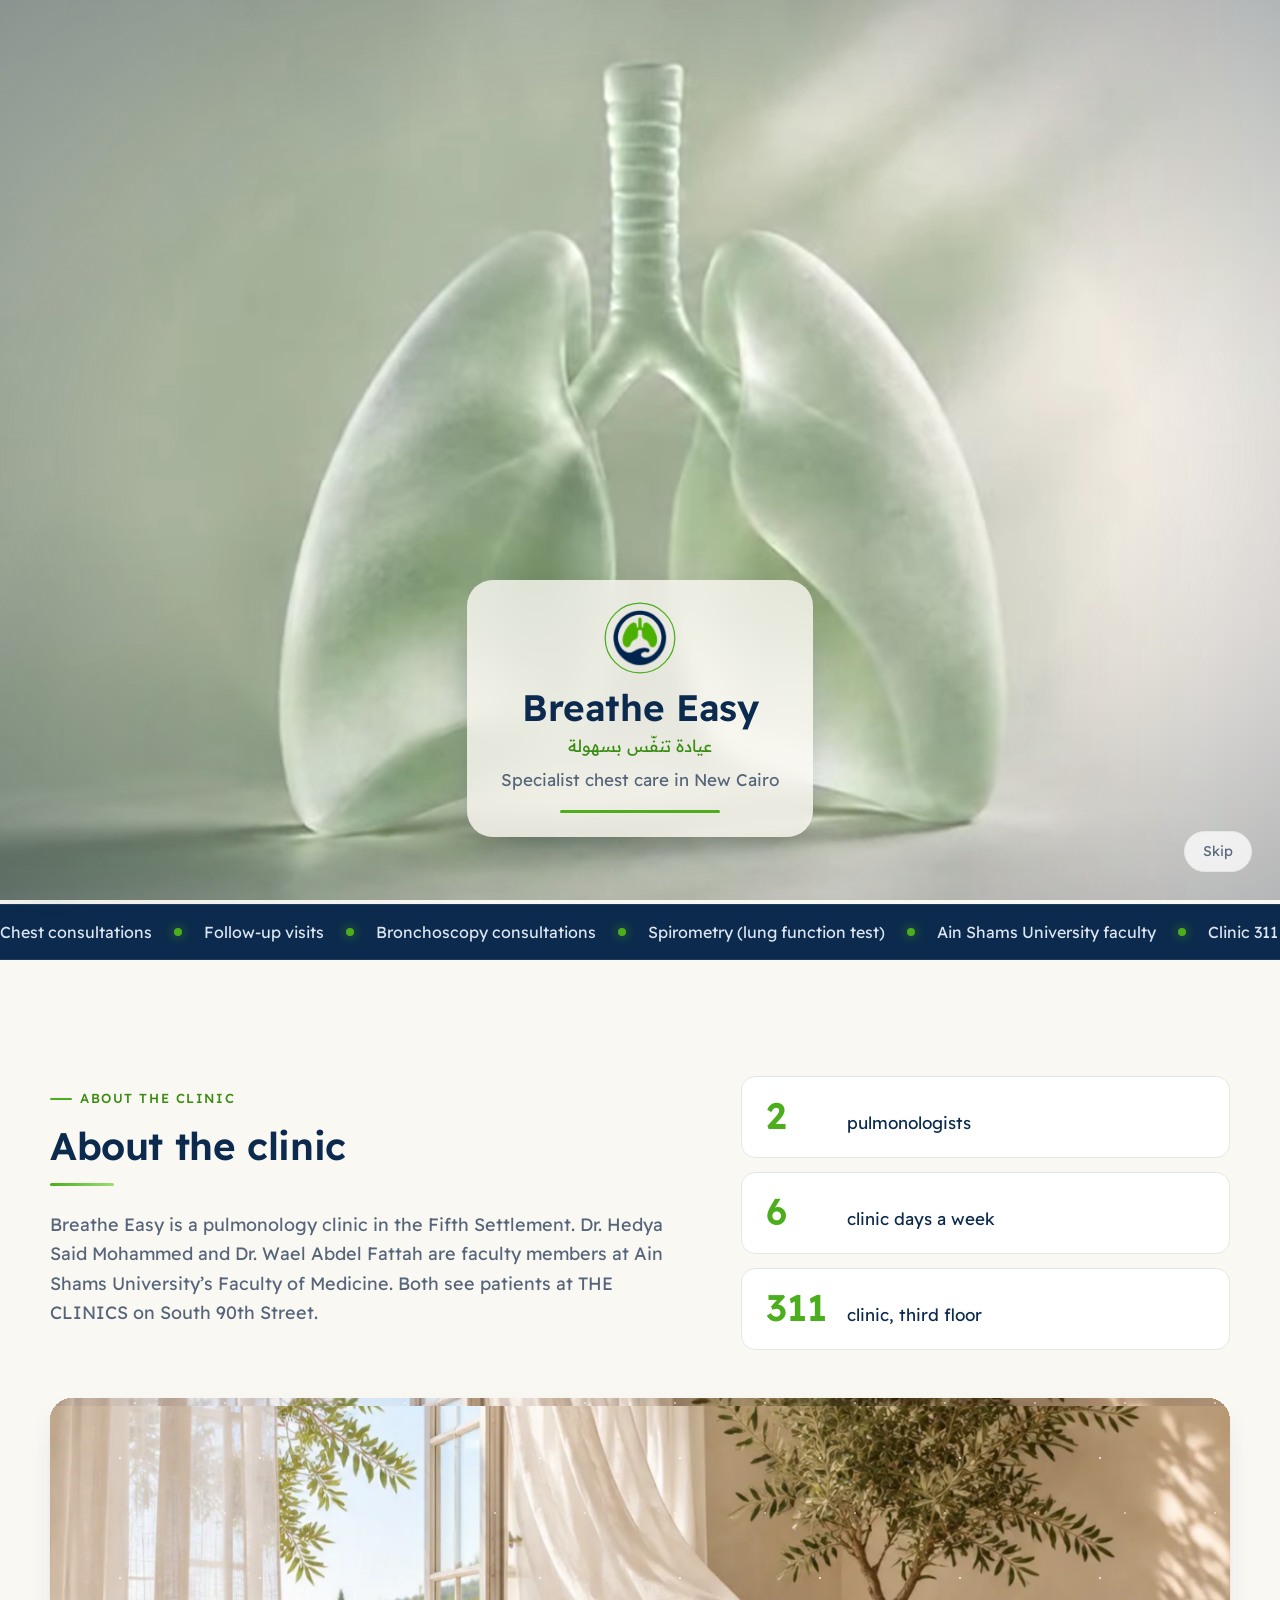
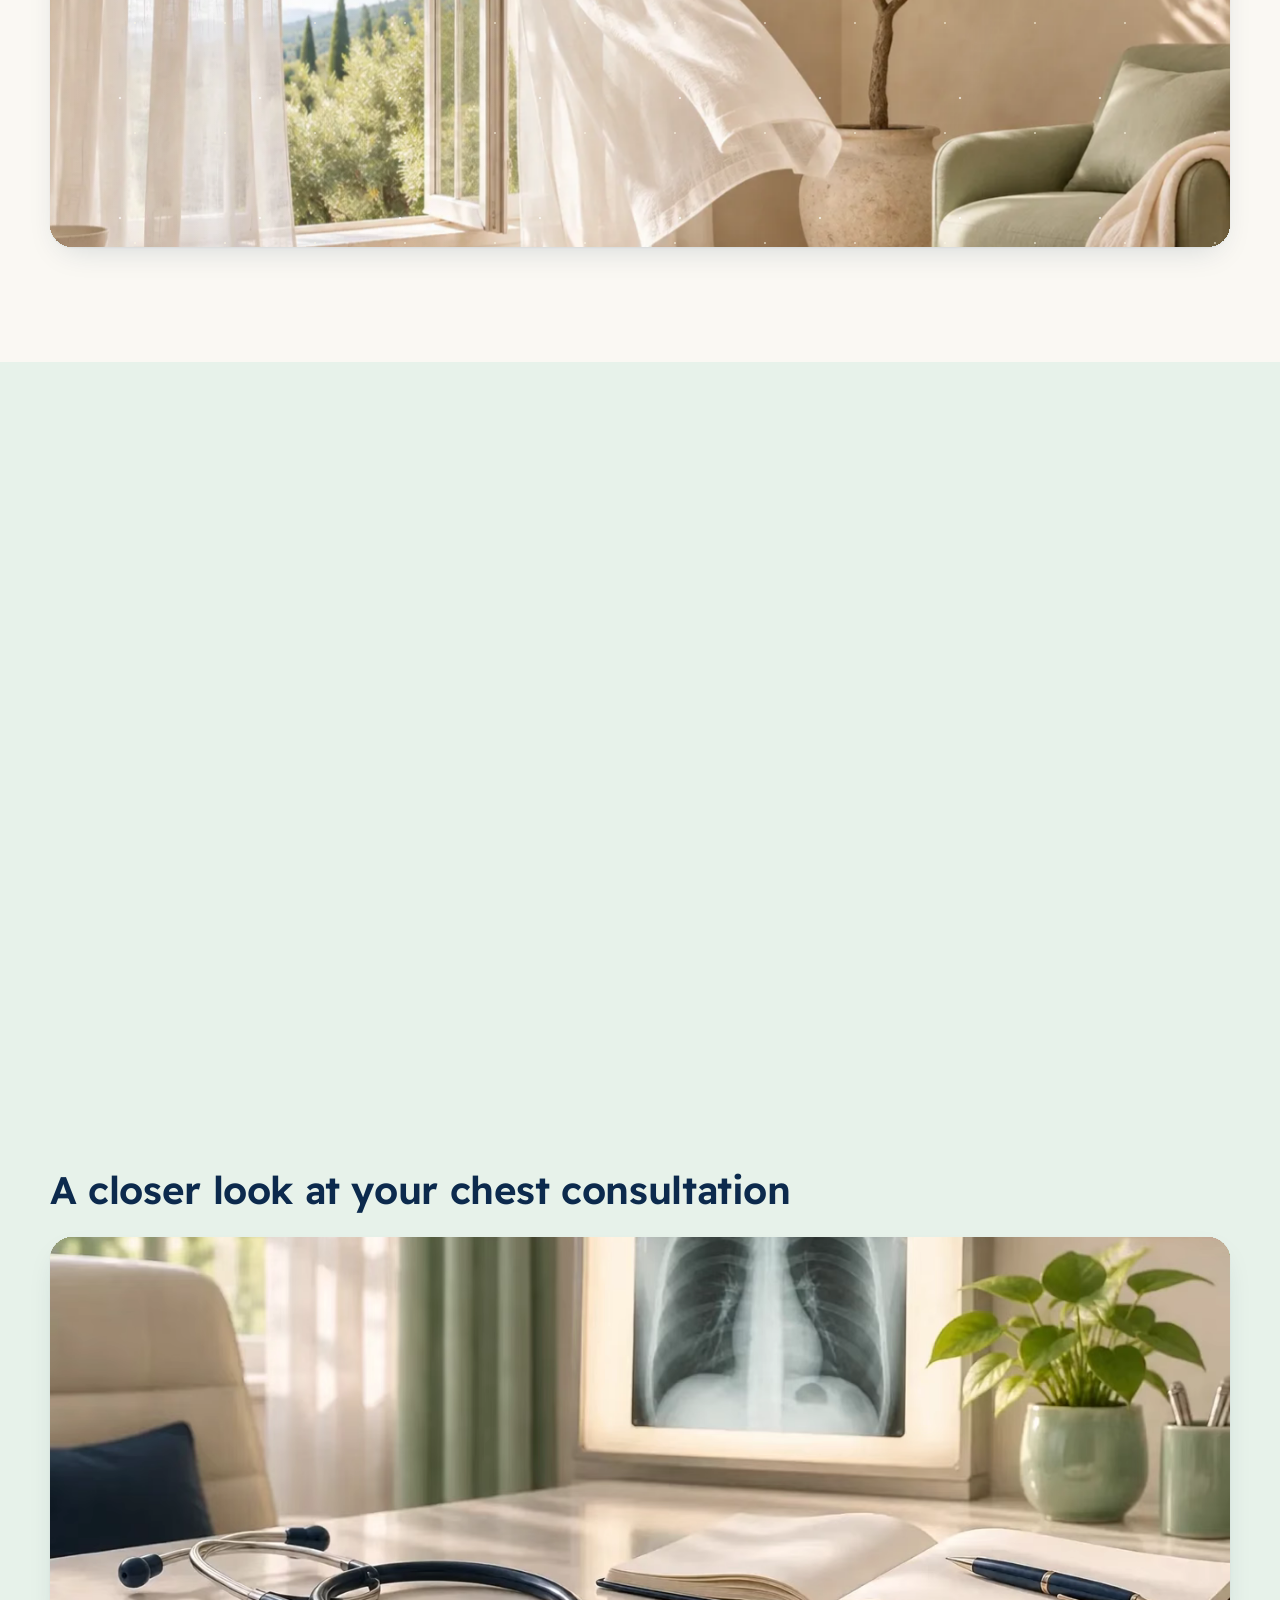
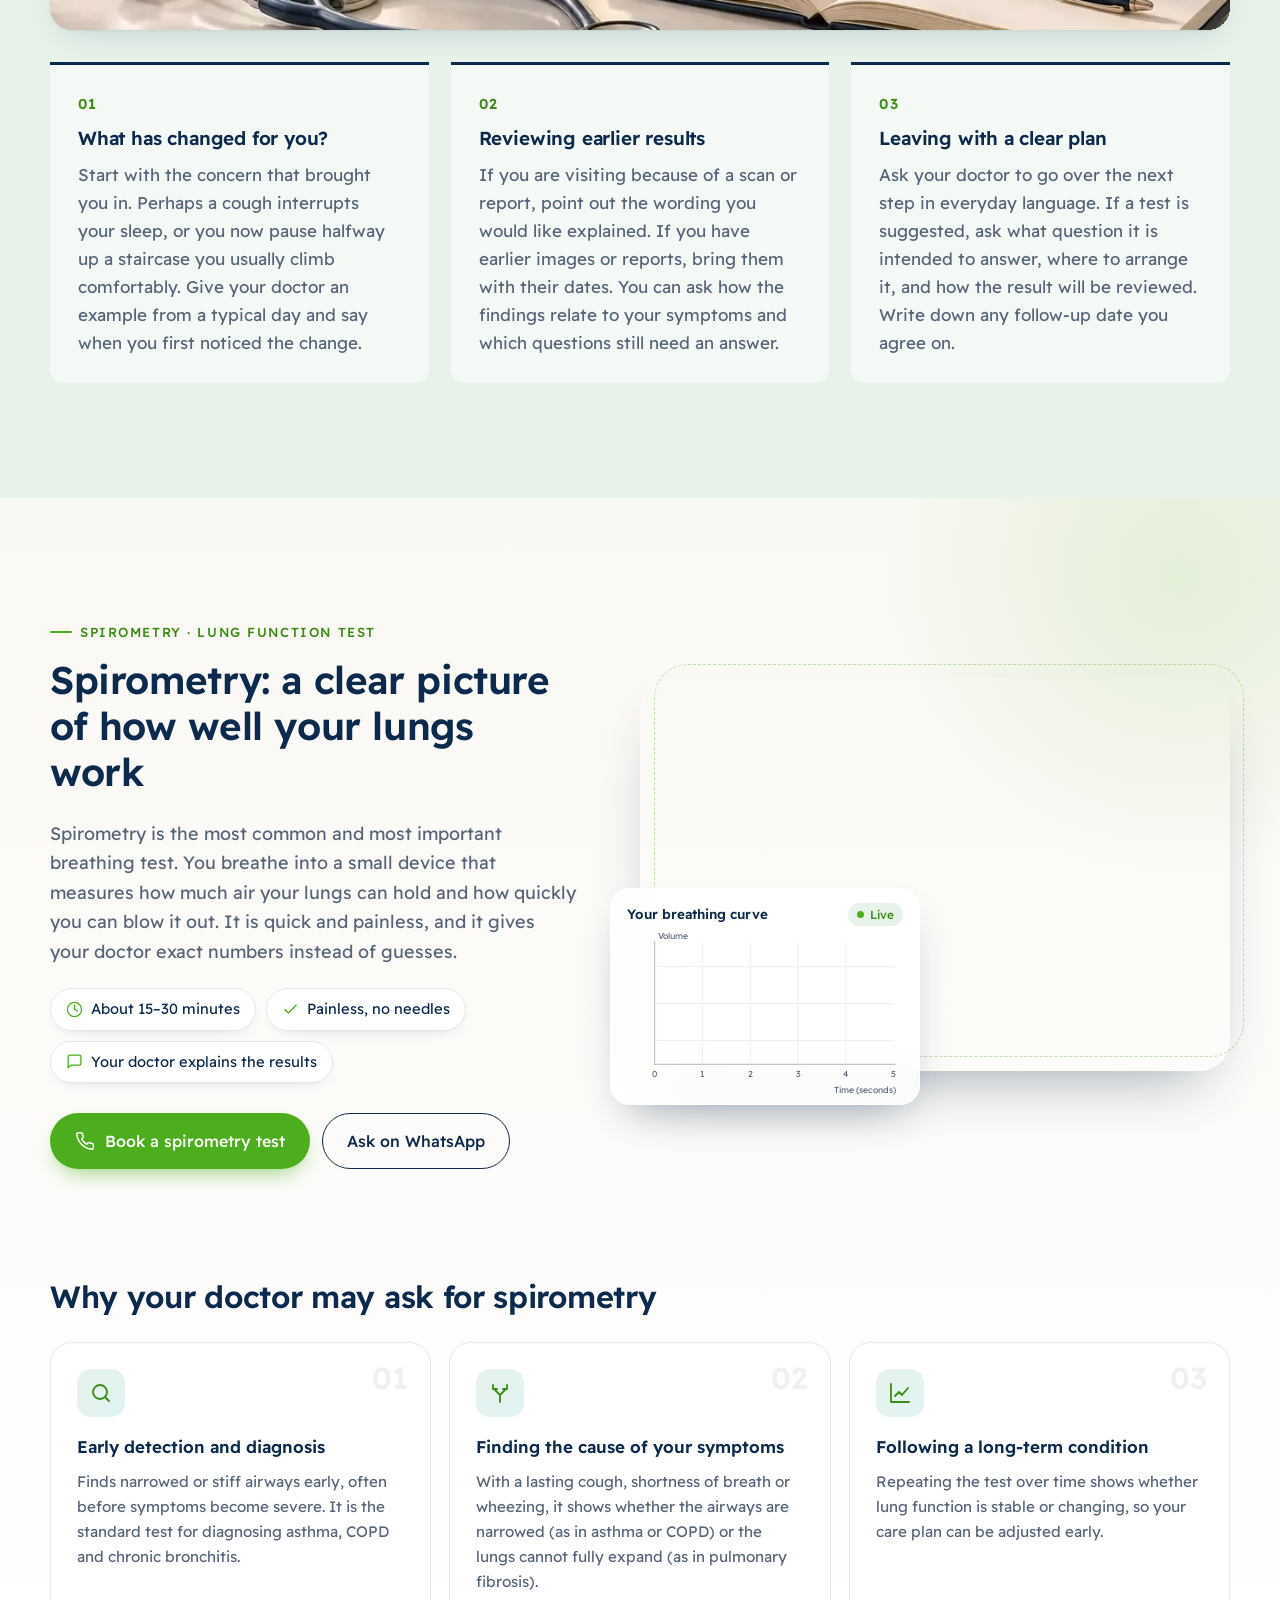
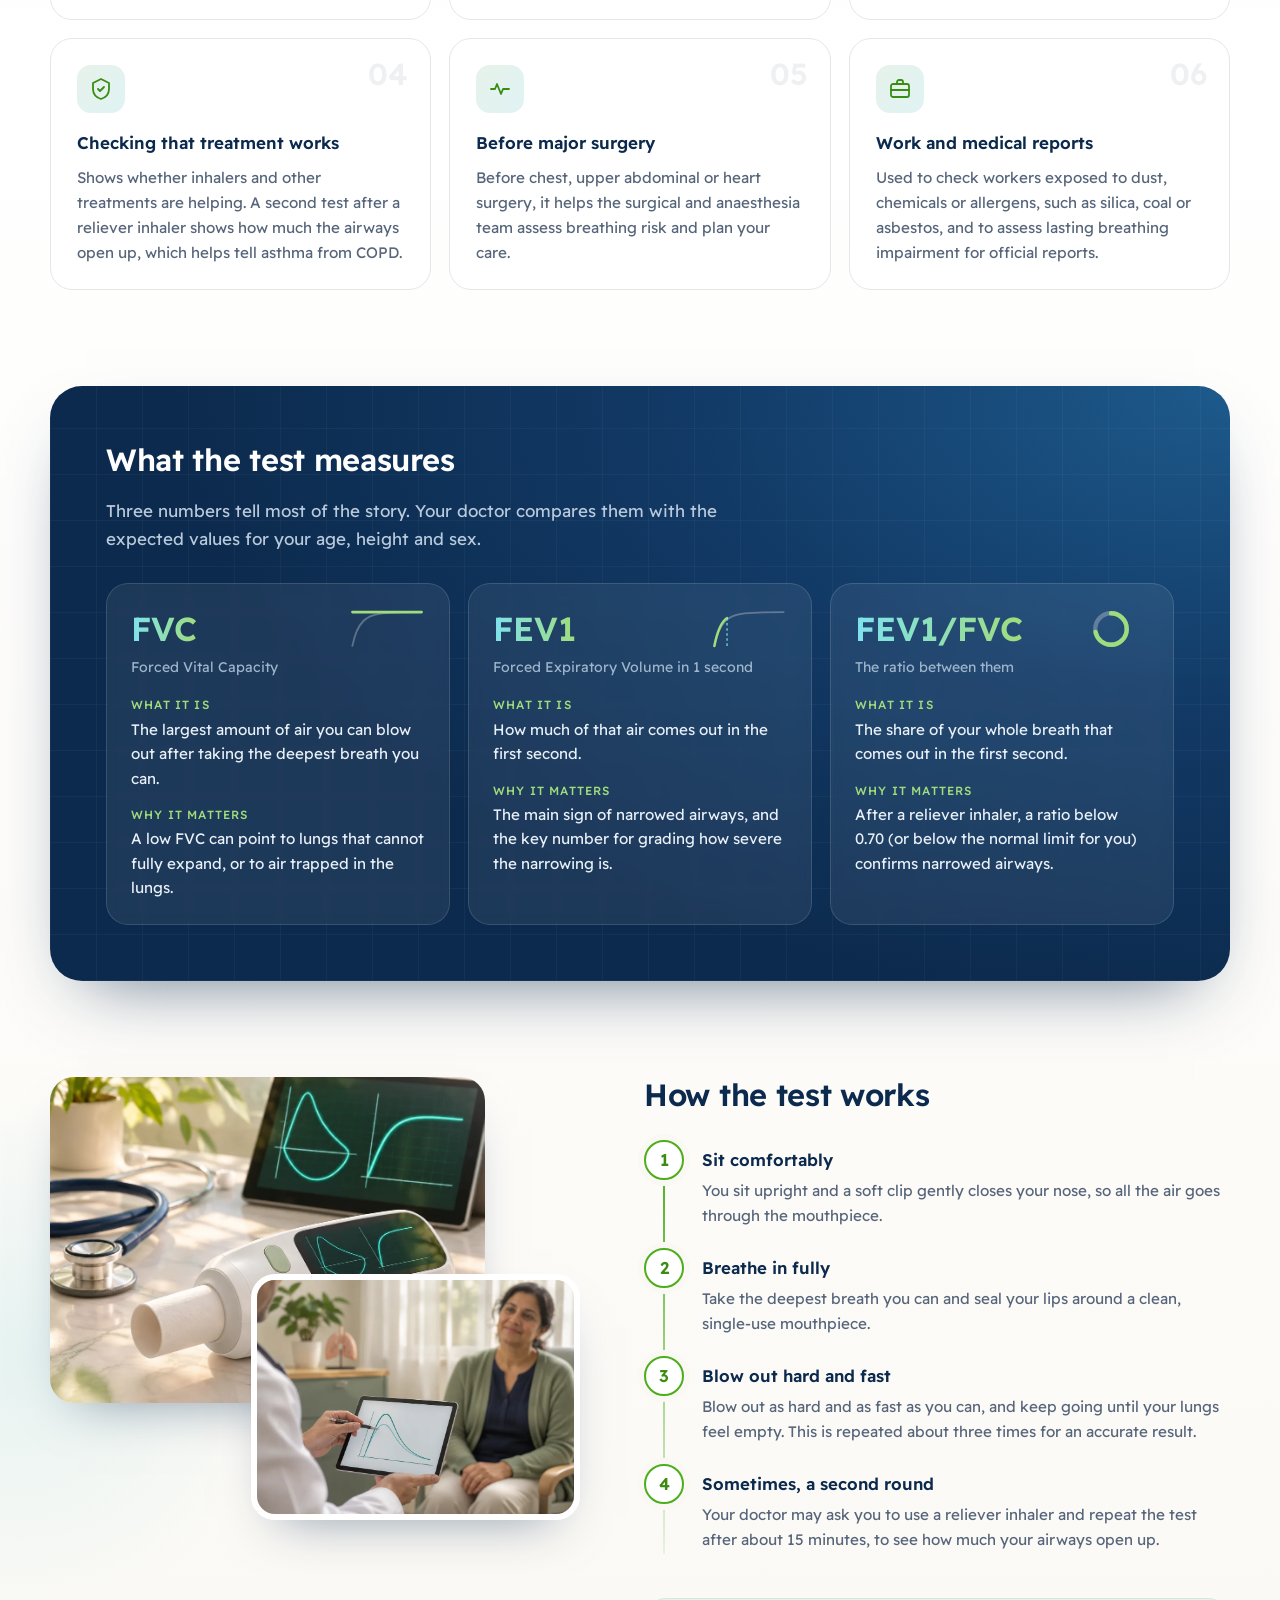
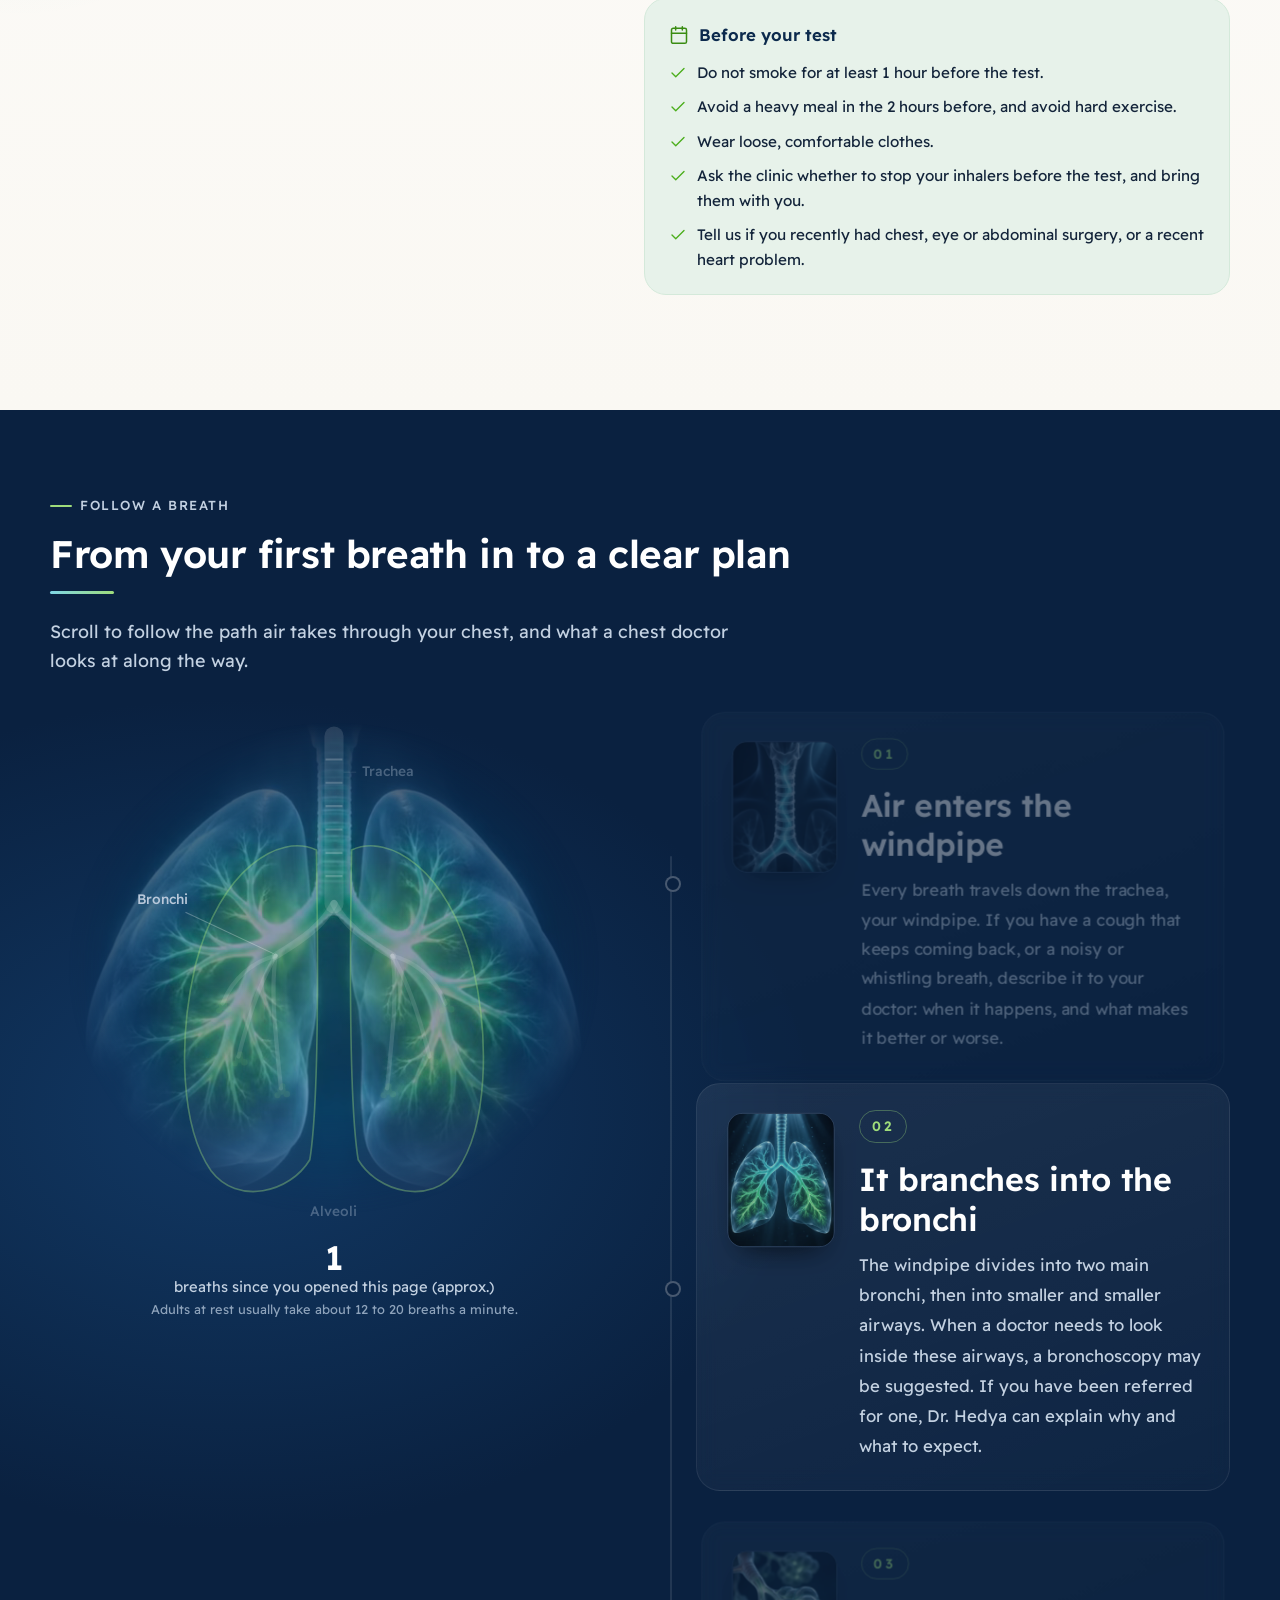
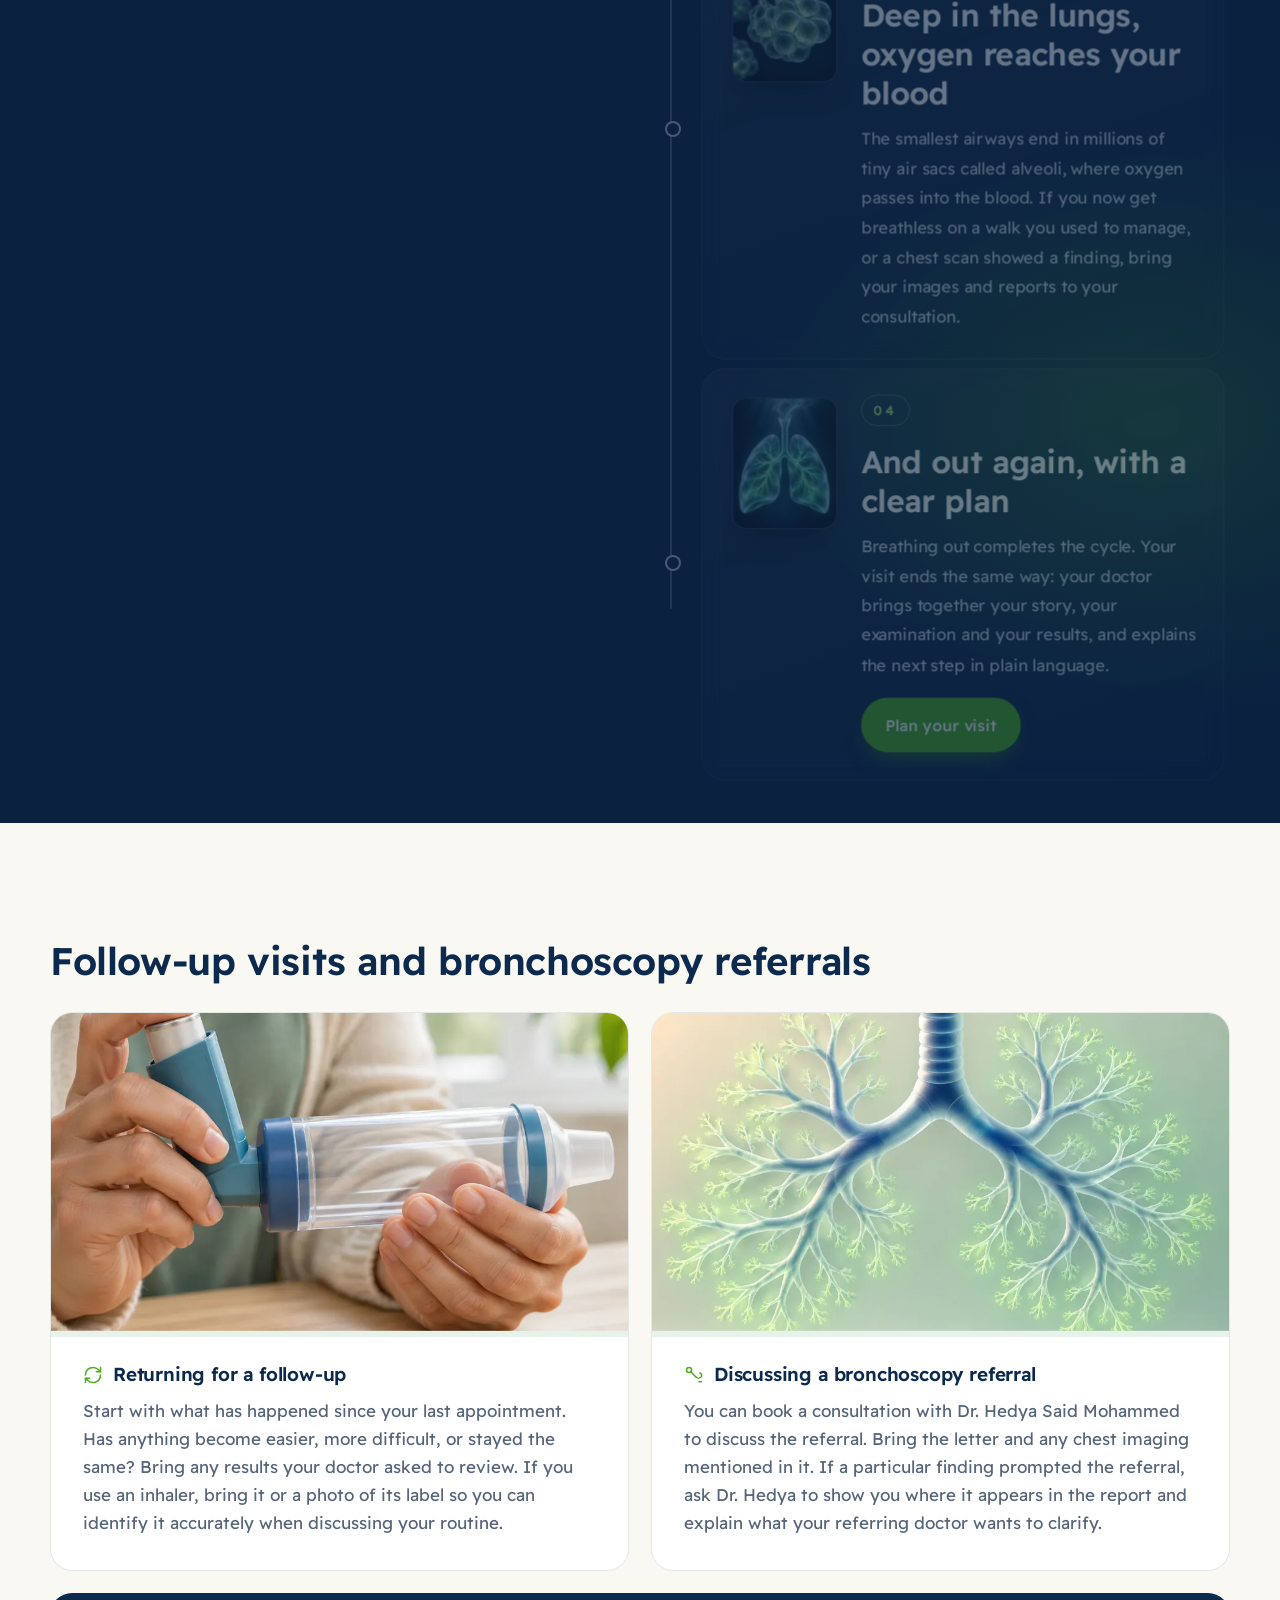
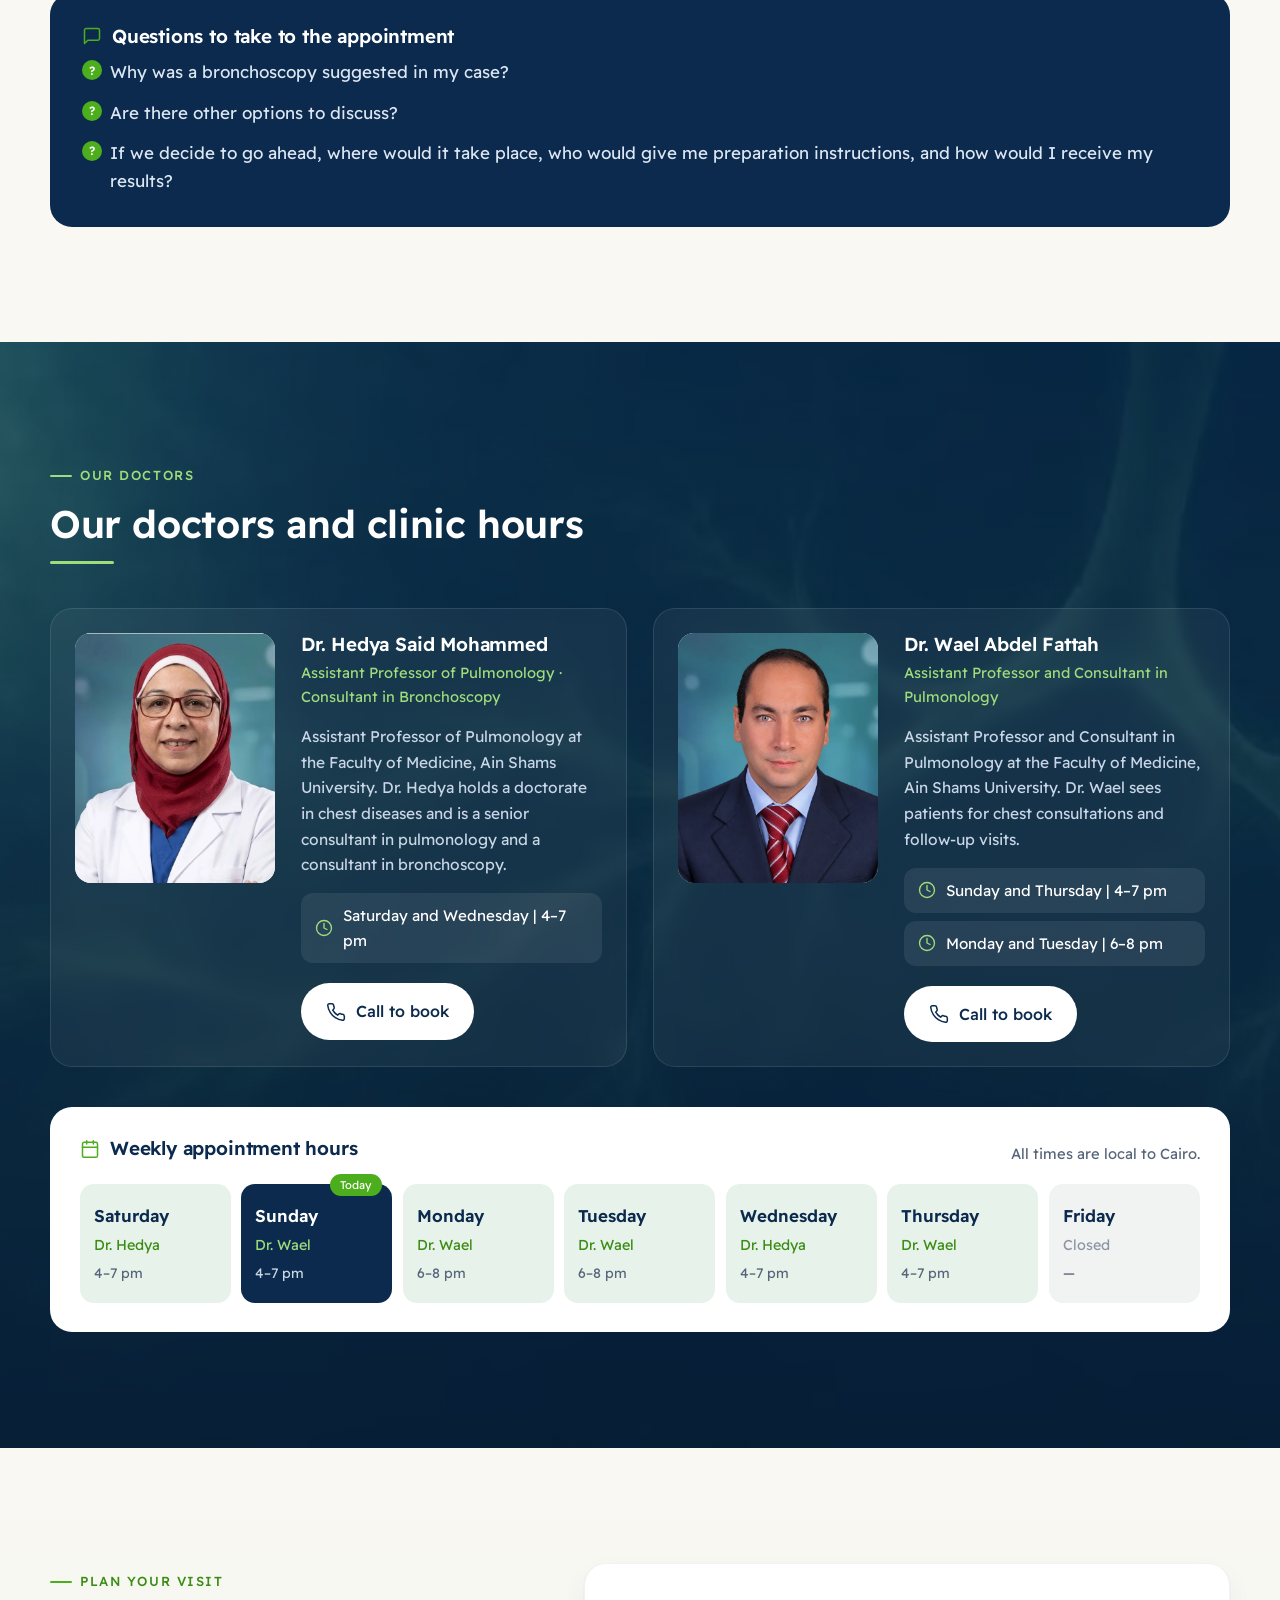
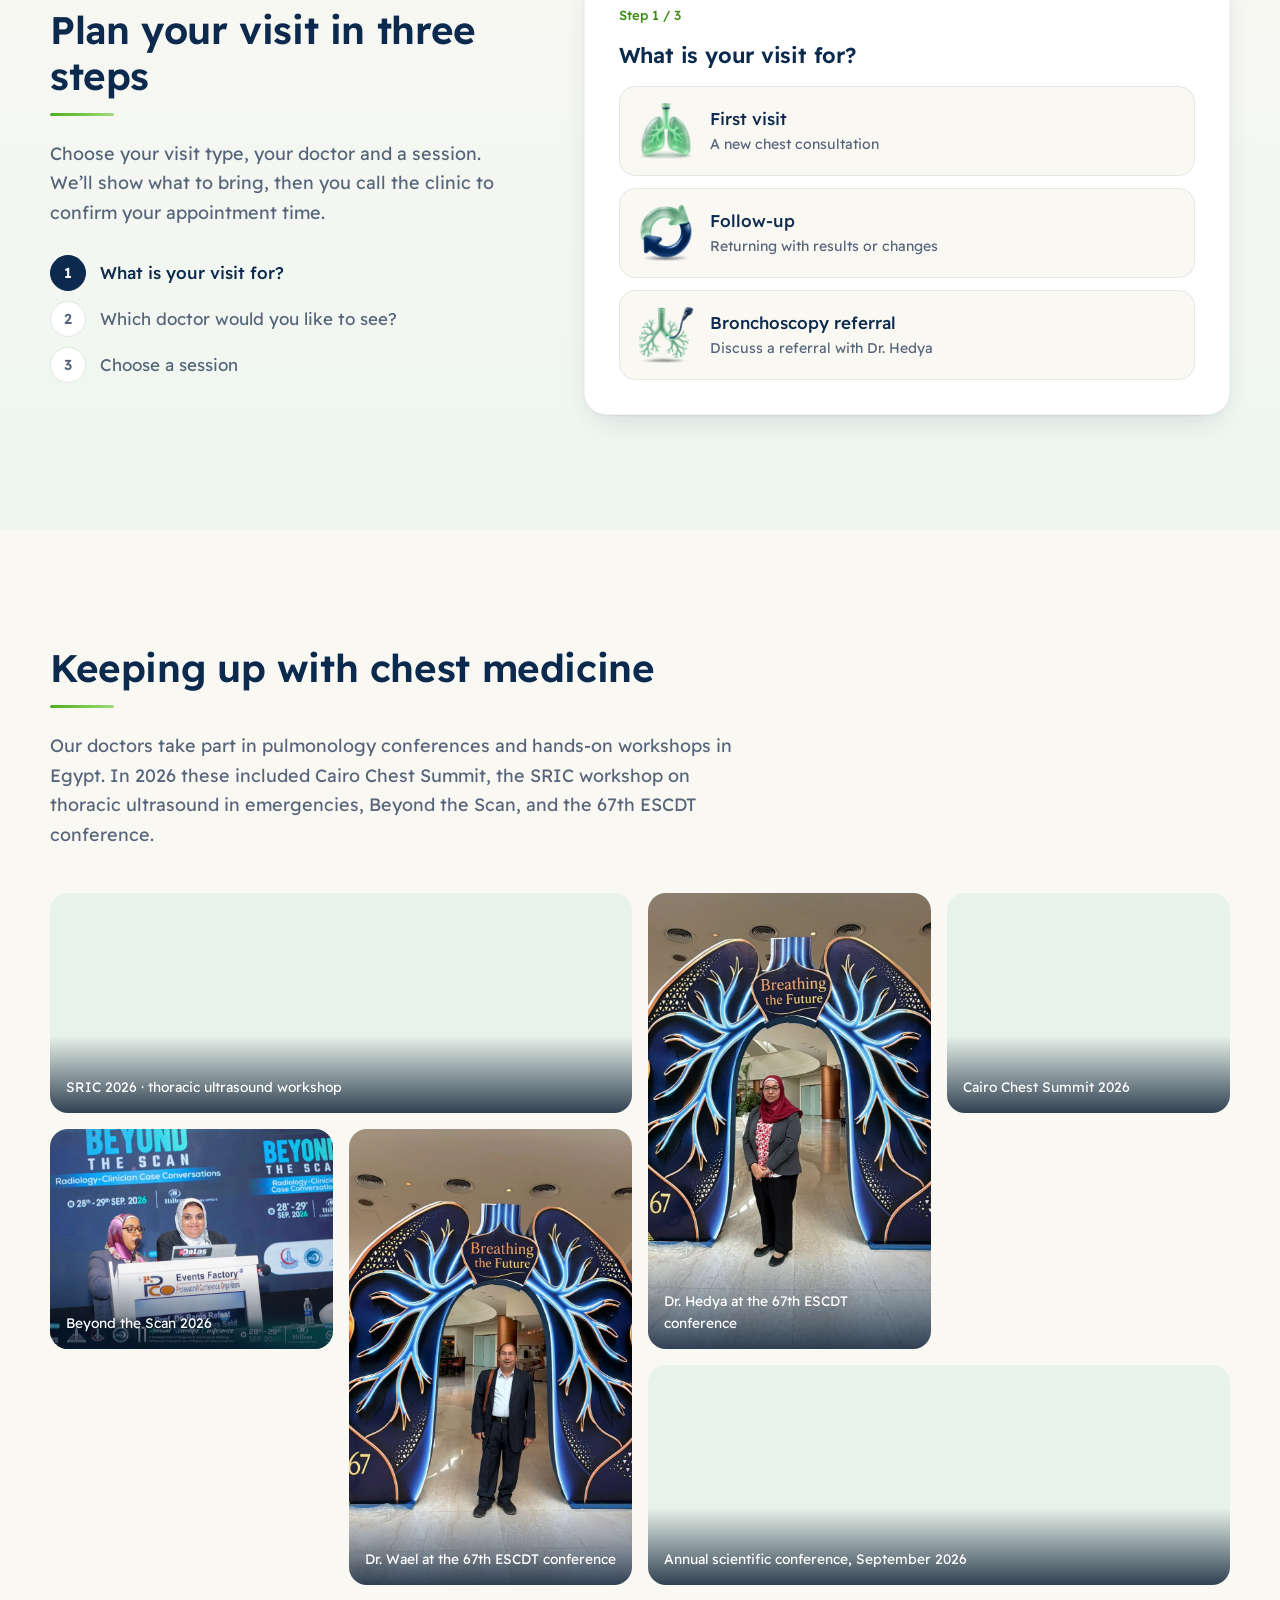
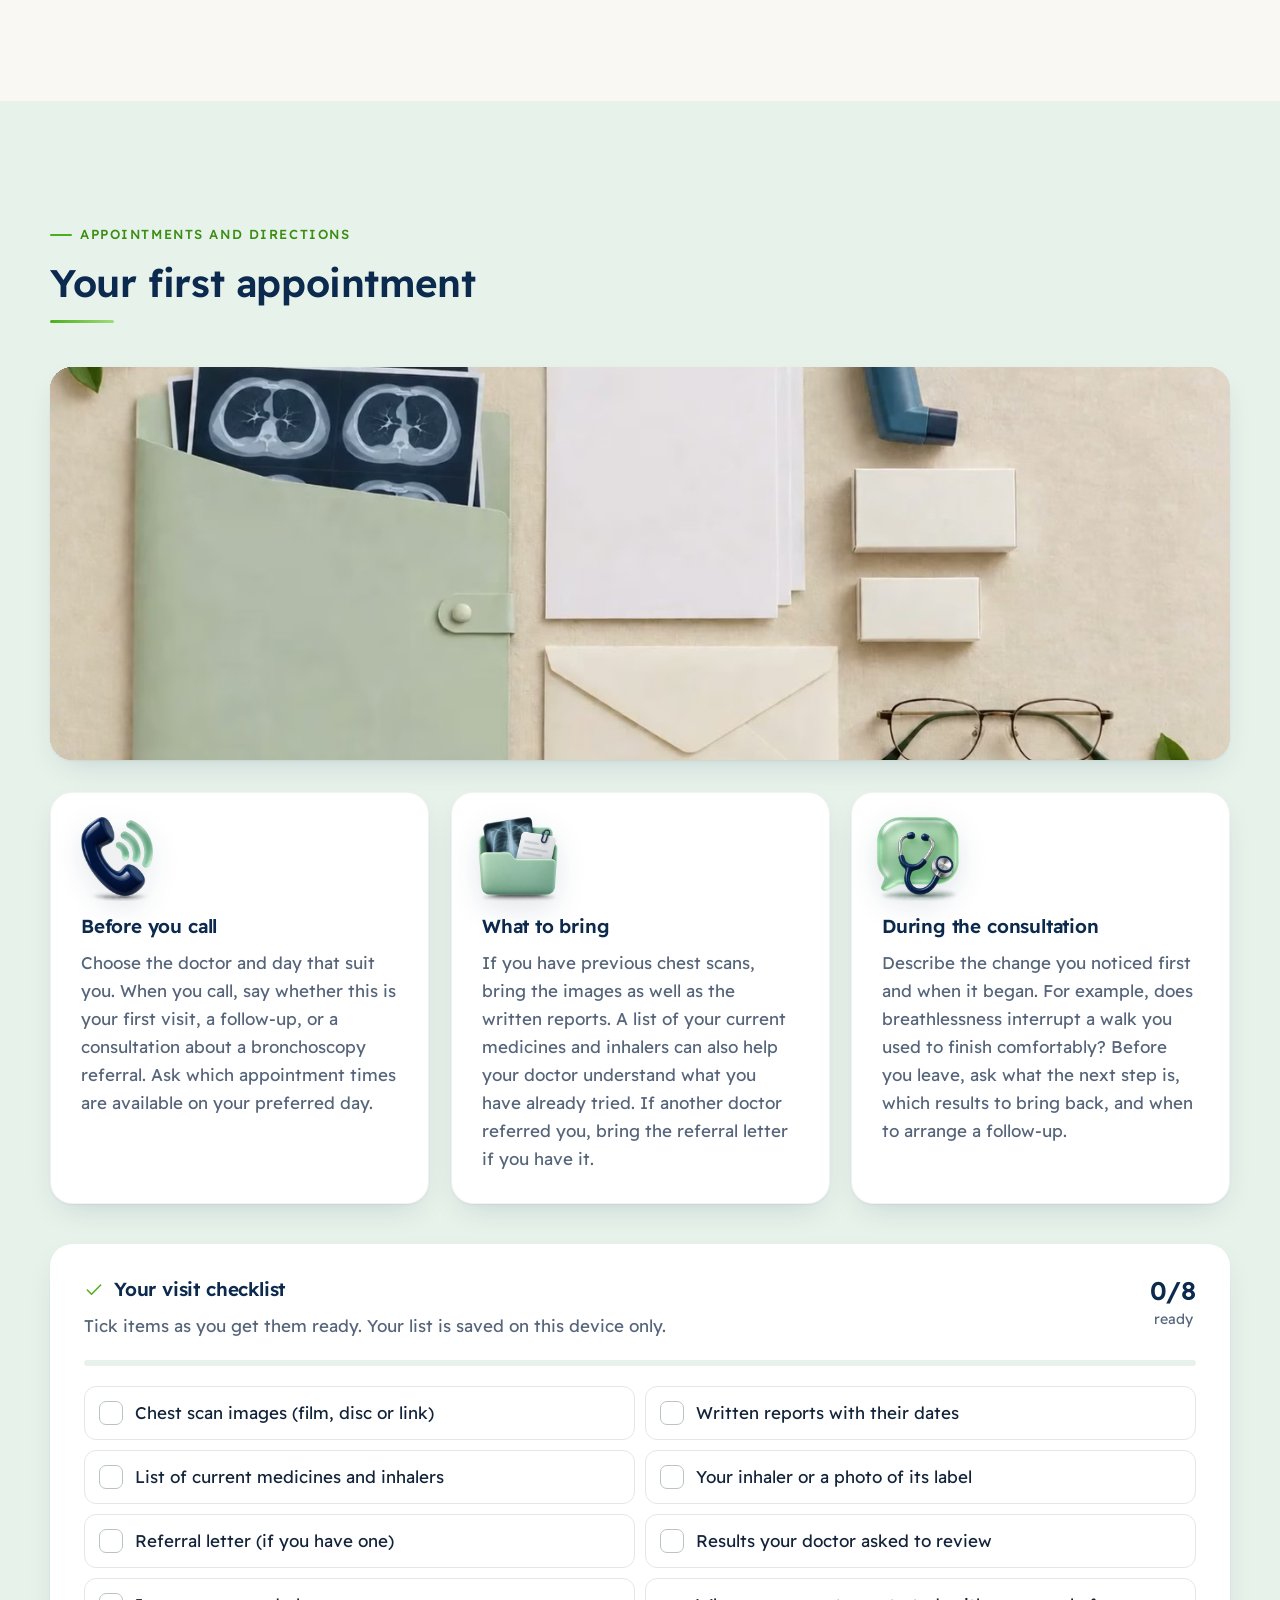
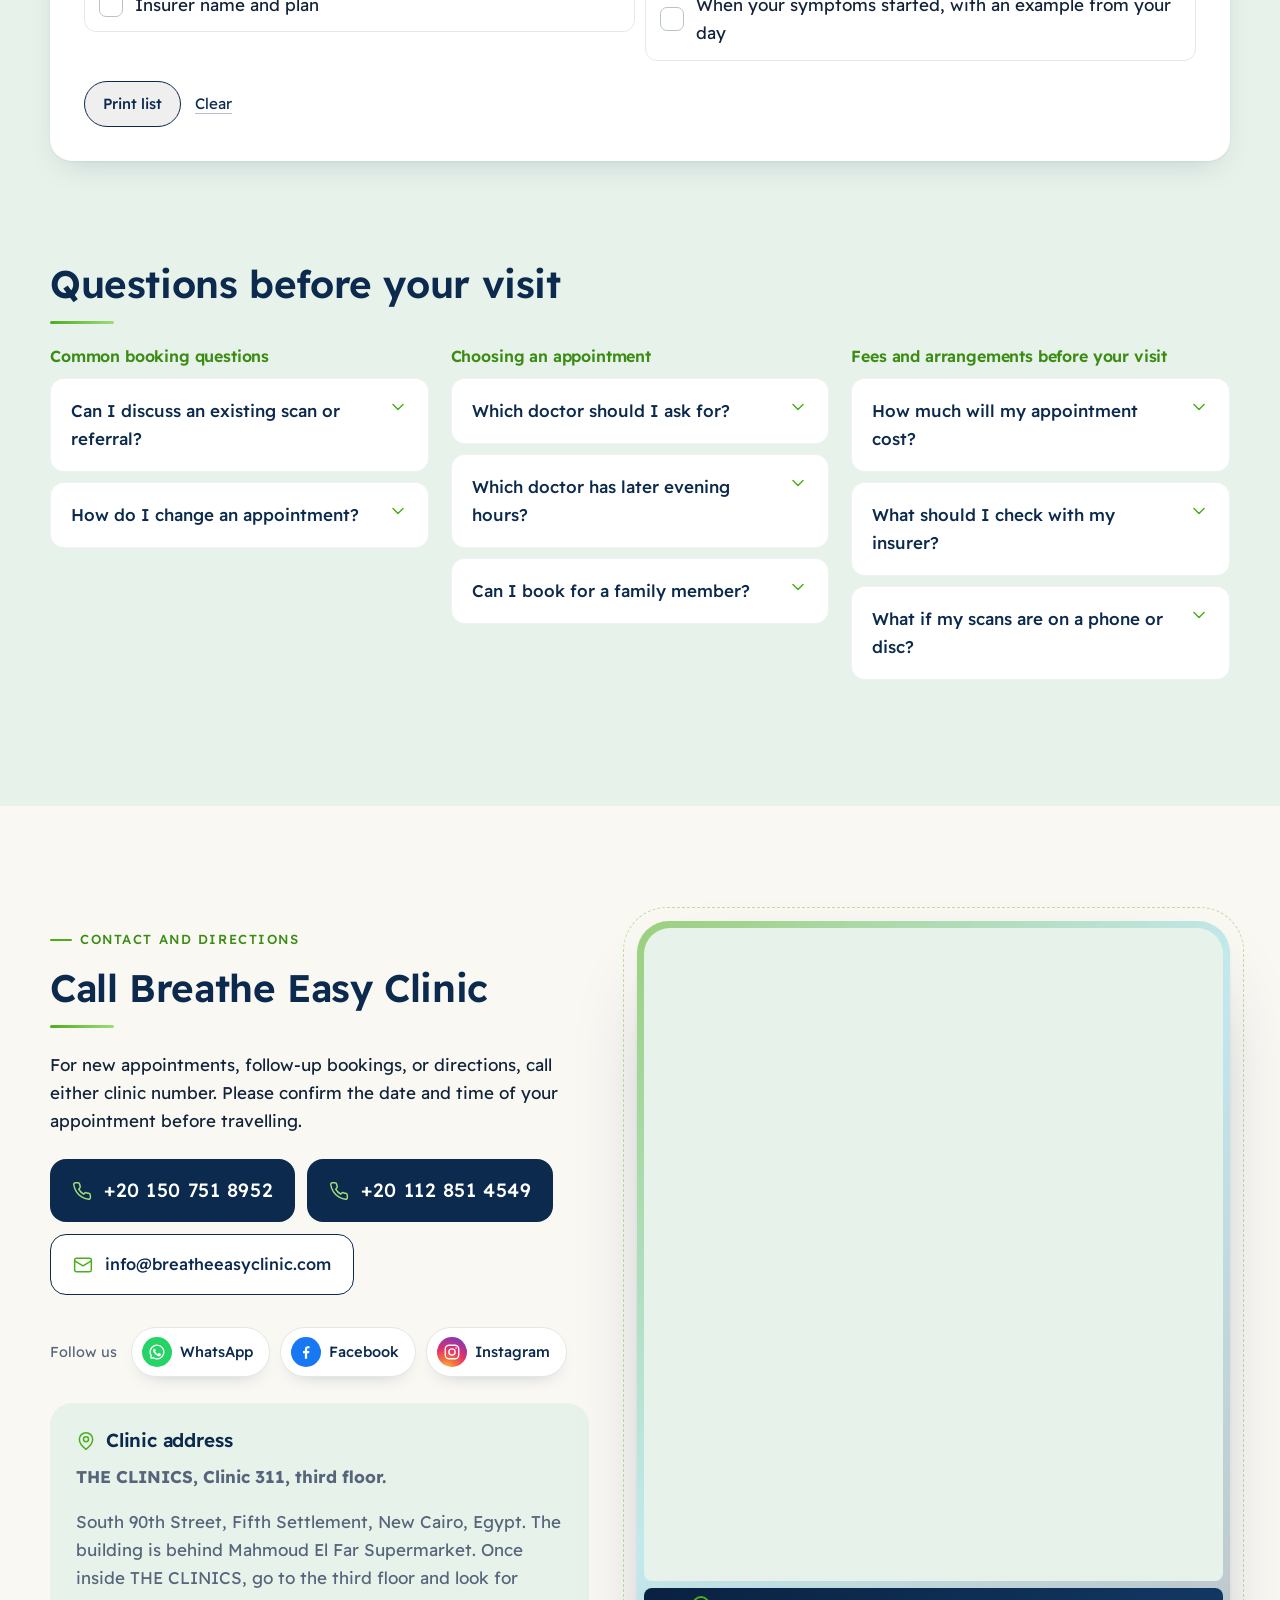
==== commit 5c9d1445: "Animate the 'what to bring' banner with a looping video Co-Authored-By: Claude Opus 5.5 <noreply@ant" ====
--- a/index.html
+++ b/index.html
@@ -36,11 +36,11 @@
 <link rel="preconnect" href="https://fonts.googleapis.com">
 <link rel="preconnect" href="https://fonts.gstatic.com" crossorigin>
 <link href="https://fonts.googleapis.com/css2?family=Readex+Pro:wght@300;400;500;600;700&display=swap" rel="stylesheet">
-<link rel="stylesheet" href="styles.css?v=202611282310">
-<link rel="stylesheet" href="features.css?v=202611282310">
-<link rel="stylesheet" href="dynamics.css?v=202611282310">
-<link rel="stylesheet" href="spiro.css?v=202611282310">
-<link rel="stylesheet" href="mobile.css?v=202611282310">
+<link rel="stylesheet" href="styles.css?v=202611282322">
+<link rel="stylesheet" href="features.css?v=202611282322">
+<link rel="stylesheet" href="dynamics.css?v=202611282322">
+<link rel="stylesheet" href="spiro.css?v=202611282322">
+<link rel="stylesheet" href="mobile.css?v=202611282322">
 <script type="application/ld+json">{"@context": "https://schema.org", "@type": "MedicalClinic", "name": "Breathe Easy Clinic", "alternateName": "عيادة تنفّس بسهولة", "medicalSpecialty": "Pulmonary", "url": "https://breatheeasyclinic.com/", "telephone": ["+201507518952", "+201128514549"], "email": "info@breatheeasyclinic.com", "image": "https://breatheeasyclinic.com/assets/og-cover.jpg", "address": {"@type": "PostalAddress", "streetAddress": "THE CLINICS, Clinic 311, third floor, South 90th Street", "addressLocality": "Fifth Settlement, New Cairo", "addressRegion": "Cairo", "addressCountry": "EG"}, "openingHoursSpecification": [{"@type": "OpeningHoursSpecification", "dayOfWeek": ["Saturday", "Wednesday"], "opens": "16:00", "closes": "19:00"}, {"@type": "OpeningHoursSpecification", "dayOfWeek": ["Sunday", "Thursday"], "opens": "16:00", "closes": "19:00"}, {"@type": "OpeningHoursSpecification", "dayOfWeek": ["Monday", "Tuesday"], "opens": "18:00", "closes": "20:00"}], "areaServed": [{"@type": "City", "name": "New Cairo"}, {"@type": "Place", "name": "Fifth Settlement"}], "availableLanguage": ["ar", "en"], "logo": "https://breatheeasyclinic.com/assets/logo-mark.png", "hasMap": "https://www.google.com/maps/search/?api=1&query=THE+CLINICS+South+90th+Street+Fifth+Settlement+New+Cairo", "isAcceptingNewPatients": true, "sameAs": ["https://www.facebook.com/profile.php?id=61596596594004", "https://www.instagram.com/breathe3679/"], "availableService": [{"@type": "MedicalProcedure", "name": "Chest consultations"}, {"@type": "MedicalProcedure", "name": "Follow-up visits"}, {"@type": "MedicalProcedure", "name": "Bronchoscopy consultations"}, {"@type": "MedicalProcedure", "name": "Spirometry (lung function test)"}], "employee": [{"@type": "Physician", "name": "Dr. Hedya Said Mohammed", "medicalSpecialty": "Pulmonary", "description": "Assistant Professor of Pulmonology at the Faculty of Medicine, Ain Shams University. Dr. Hedya holds a doctorate in chest diseases and is a senior consultant in pulmonology and a consultant in bronchoscopy.", "image": "https://breatheeasyclinic.com/assets/dr-hedya.webp", "alumniOf": {"@type": "CollegeOrUniversity", "name": "Ain Shams University"}}, {"@type": "Physician", "name": "Dr. Wael Abdel Fattah", "medicalSpecialty": "Pulmonary", "description": "Assistant Professor and Consultant in Pulmonology at the Faculty of Medicine, Ain Shams University. Dr. Wael sees patients for chest consultations and follow-up visits.", "image": "https://breatheeasyclinic.com/assets/dr-wael.webp", "alumniOf": {"@type": "CollegeOrUniversity", "name": "Ain Shams University"}}]}</script>
 <script type="application/ld+json">{"@context": "https://schema.org", "@type": "FAQPage", "mainEntity": [{"@type": "Question", "name": "Can I discuss an existing scan or referral?", "acceptedAnswer": {"@type": "Answer", "text": "Yes. Mention this when booking and bring the relevant documents. For a bronchoscopy referral, request a consultation with Dr. Hedya to discuss why the procedure was suggested and what happens next."}}, {"@type": "Question", "name": "How do I change an appointment?", "acceptedAnswer": {"@type": "Answer", "text": "Call the clinic with your name, your doctor’s name, and the date of your booking so you can ask about another available time."}}, {"@type": "Question", "name": "Which doctor should I ask for?", "acceptedAnswer": {"@type": "Answer", "text": "Both Dr. Hedya and Dr. Wael see patients for chest consultations. If you have already seen one of them and are returning with results, give that doctor’s name when you call. For a bronchoscopy referral, ask for a consultation with Dr. Hedya."}}, {"@type": "Question", "name": "Which doctor has later evening hours?", "acceptedAnswer": {"@type": "Answer", "text": "Dr. Wael’s Monday and Tuesday sessions run from 6 to 8 pm. If you prefer Saturday, Dr. Hedya sees patients from 4 to 7 pm. Call to check which appointment times are still available within the session."}}, {"@type": "Question", "name": "Can I book for a family member?", "acceptedAnswer": {"@type": "Answer", "text": "When you call on someone else’s behalf, have the patient’s name, the preferred doctor, and a suitable day ready. If the patient needs help getting to the third floor, ask about the building entrance, lift access, and the easiest drop-off point before setting out."}}, {"@type": "Question", "name": "How much will my appointment cost?", "acceptedAnswer": {"@type": "Answer", "text": "Tell the clinic whether you are booking a first consultation, returning with test results, or discussing a referral. Ask for the fee for that visit and which payment methods you can use. If you need a receipt for reimbursement, mention it when you book."}}, {"@type": "Question", "name": "What should I check with my insurer?", "acceptedAnswer": {"@type": "Answer", "text": "Have the name of your insurer and your plan ready. Ask the clinic whether it accepts that specific plan, then check with your insurer about referrals, prior approval, and any amount you would pay yourself."}}, {"@type": "Question", "name": "What if my scans are on a phone or disc?", "acceptedAnswer": {"@type": "Answer", "text": "When booking, ask which formats the doctor can review. If your images are accessed through a radiology centre’s link, check that the link opens before your visit. Keep the written report with the images so the doctor can tell which examination and date they belong to."}}]}</script>
 <script type="application/ld+json">{"@context": "https://schema.org", "@type": "WebSite", "name": "Breathe Easy Clinic", "alternateName": "عيادة تنفّس بسهولة", "url": "https://breatheeasyclinic.com/", "inLanguage": ["en", "ar"]}</script>
@@ -132,7 +132,7 @@
       <li><b data-count="311">311</b><span>clinic, third floor</span></li>
     </ul>
   </div>
-  <div class="wrap"><figure class="banner banner-air reveal"><span class="air-sun" aria-hidden="true"></span><span class="air-dust" aria-hidden="true"></span><video class="bg-video air-video" muted loop playsinline preload="none" poster="assets/img-air.webp" aria-hidden="true"><source src="assets/air-wind.webm?v=202611282310" type="video/webm"><source src="assets/air-wind.mp4?v=202611282310" type="video/mp4"></video><img src="assets/img-air.webp" alt="Sunlit room with curtains moving in a breeze" loading="lazy" width="1600" height="900"></figure></div>
+  <div class="wrap"><figure class="banner banner-air reveal"><span class="air-sun" aria-hidden="true"></span><span class="air-dust" aria-hidden="true"></span><video class="bg-video air-video" muted loop playsinline preload="none" poster="assets/img-air.webp" aria-hidden="true"><source src="assets/air-wind.webm?v=202611282322" type="video/webm"><source src="assets/air-wind.mp4?v=202611282322" type="video/mp4"></video><img src="assets/img-air.webp" alt="Sunlit room with curtains moving in a breeze" loading="lazy" width="1600" height="900"></figure></div>
 </section>
 
 <section class="services section tint" id="services">
@@ -148,7 +148,7 @@
     <div class="steps-block">
       <div class="steps-head">
         <h2 class="reveal">A closer look at your chest consultation</h2>
-        <figure class="banner short banner-vid reveal"><video class="bg-video" muted loop playsinline preload="none" poster="assets/img-consult.webp" aria-hidden="true"><source src="assets/consult-desk.webm?v=202611282310" type="video/webm"><source src="assets/consult-desk.mp4?v=202611282310" type="video/mp4"></video><img src="assets/img-consult.webp" alt="Chest consultation desk with stethoscope and chest X-ray" loading="lazy" width="1600" height="900"></figure>
+        <figure class="banner short banner-vid reveal"><video class="bg-video" muted loop playsinline preload="none" poster="assets/img-consult.webp" aria-hidden="true"><source src="assets/consult-desk.webm?v=202611282322" type="video/webm"><source src="assets/consult-desk.mp4?v=202611282322" type="video/mp4"></video><img src="assets/img-consult.webp" alt="Chest consultation desk with stethoscope and chest X-ray" loading="lazy" width="1600" height="900"></figure>
       </div>
       <ol class="steps">
         <li class="reveal"><span class="num">01</span><h3>What has changed for you?</h3><p>Start with the concern that brought you in. Perhaps a cough interrupts your sleep, or you now pause halfway up a staircase you usually climb comfortably. Give your doctor an example from a typical day and say when you first noticed the change.</p></li>
@@ -222,7 +222,7 @@
     <div class="sec-head reveal"><p class="eyebrow">Follow a breath</p><h2>From your first breath in to a clear plan</h2><p class="body-lg">Scroll to follow the path air takes through your chest, and what a chest doctor looks at along the way.</p></div>
     <div class="jr-grid">
       <div class="jr-stage">
-        <div class="jr-glow" aria-hidden="true"><video class="bg-video jr-video" muted loop playsinline preload="none" poster="assets/jr-bg.webp" aria-hidden="true"><source src="assets/jr-breath.webm?v=202611282310" type="video/webm"><source src="assets/jr-breath.mp4?v=202611282310" type="video/mp4"></video></div>
+        <div class="jr-glow" aria-hidden="true"><video class="bg-video jr-video" muted loop playsinline preload="none" poster="assets/jr-bg.webp" aria-hidden="true"><source src="assets/jr-breath.webm?v=202611282322" type="video/webm"><source src="assets/jr-breath.mp4?v=202611282322" type="video/mp4"></video></div>
         <svg class="jr-svg" viewBox="0 0 400 475" dir="ltr" role="img" aria-label="From your first breath in to a clear plan">
           <defs><linearGradient id="jrAir" gradientUnits="userSpaceOnUse" x1="0" y1="20" x2="0" y2="440"><stop offset="0" stop-color="#7fd6e6"/><stop offset=".55" stop-color="#9fdc7b"/><stop offset="1" stop-color="#4cae1c"/></linearGradient></defs>
           <g class="jr-lungs">
@@ -330,7 +330,7 @@
 <section class="section tint" id="visit">
   <div class="wrap">
     <div class="sec-head reveal"><p class="eyebrow">Appointments and directions</p><h2>Your first appointment</h2></div>
-    <figure class="banner short reveal"><img src="assets/img-bring.webp" alt="Chest scans, reports, inhaler and referral letter to bring to the visit" loading="lazy" width="1600" height="900"></figure>
+    <figure class="banner short banner-vid reveal"><video class="bg-video" muted loop playsinline preload="none" poster="assets/img-bring.webp" aria-hidden="true"><source src="assets/bring-items.webm?v=202611282322" type="video/webm"><source src="assets/bring-items.mp4?v=202611282322" type="video/mp4"></video><img src="assets/img-bring.webp" alt="Chest scans, reports, inhaler and referral letter to bring to the visit" loading="lazy" width="1600" height="900"></figure>
     <div class="cards3">
       <article class="card reveal"><div class="svc-ic3d"><img src="assets/icon3d-phone.webp" alt="" width="128" height="128" loading="lazy"></div><h3>Before you call</h3><p>Choose the doctor and day that suit you. When you call, say whether this is your first visit, a follow-up, or a consultation about a bronchoscopy referral. Ask which appointment times are available on your preferred day.</p></article>
       <article class="card reveal"><div class="svc-ic3d"><img src="assets/icon3d-folder.webp" alt="" width="128" height="128" loading="lazy"></div><h3>What to bring</h3><p>If you have previous chest scans, bring the images as well as the written reports. A list of your current medicines and inhalers can also help your doctor understand what you have already tried. If another doctor referred you, bring the referral letter if you have it.</p></article>
@@ -460,9 +460,9 @@
 <a class="float-call" href="tel:+201507518952" aria-label="Call to book"><svg class="ic" viewBox="0 0 24 24" fill="none" stroke="currentColor" stroke-width="1.8" stroke-linecap="round" stroke-linejoin="round" aria-hidden="true"><path d="M22 16.9v3a2 2 0 0 1-2.2 2 19.8 19.8 0 0 1-8.6-3.1 19.5 19.5 0 0 1-6-6A19.8 19.8 0 0 1 2.1 4.2 2 2 0 0 1 4.1 2h3a2 2 0 0 1 2 1.7c.1.9.4 1.8.7 2.7a2 2 0 0 1-.5 2.1L8 9.8a16 16 0 0 0 6 6l1.3-1.3a2 2 0 0 1 2.1-.4c.9.3 1.8.6 2.7.7a2 2 0 0 1 1.7 2z"/></svg><span>Call to book</span></a>
 
 <script>window.CLINIC={"lang": "en", "schedule": {"6": {"doc": "Dr. Hedya", "time": "4–7 pm", "from": "16:00", "to": "19:00", "id": "hedya"}, "0": {"doc": "Dr. Wael", "time": "4–7 pm", "from": "16:00", "to": "19:00", "id": "wael"}, "1": {"doc": "Dr. Wael", "time": "6–8 pm", "from": "18:00", "to": "20:00", "id": "wael"}, "2": {"doc": "Dr. Wael", "time": "6–8 pm", "from": "18:00", "to": "20:00", "id": "wael"}, "3": {"doc": "Dr. Hedya", "time": "4–7 pm", "from": "16:00", "to": "19:00", "id": "hedya"}, "4": {"doc": "Dr. Wael", "time": "4–7 pm", "from": "16:00", "to": "19:00", "id": "wael"}}, "days": ["Sunday", "Monday", "Tuesday", "Wednesday", "Thursday", "Friday", "Saturday"], "s": {"today": "Today at the clinic", "closed_today": "No clinic session today", "next_session": "Next session", "status_open": "Open now", "status_until": "until", "status_next": "Next session", "starts_in": "Starts in", "ends_in": "Session ends in", "q1": "What is your visit for?", "q2": "Which doctor would you like to see?", "q3": "Choose a session", "t_first": "First visit", "t_first_d": "A new chest consultation", "t_follow": "Follow-up", "t_follow_d": "Returning with results or changes", "t_bronch": "Bronchoscopy referral", "t_bronch_d": "Discuss a referral with Dr. Hedya", "any_doc": "No preference", "any_doc_d": "Show all sessions", "only_hedya": "Bronchoscopy referral consultations are with Dr. Hedya.", "step": "Step", "back": "Back", "restart": "Start again", "your_plan": "Your visit plan", "visit": "Visit", "doctor": "Doctor", "session": "Session", "bring": "What to bring", "call_confirm": "Call to confirm", "add_cal": "Add to calendar", "copy": "Copy details", "copied": "Copied", "plan_note": "Times shown are the doctor’s clinic hours. Call to check which appointment times are still available within the session.", "today_word": "Today", "tomorrow_word": "Tomorrow", "hedya_n": "Dr. Hedya Said Mohammed", "wael_n": "Dr. Wael Abdel Fattah", "dr_hedya_short": "Dr. Hedya", "dr_wael_short": "Dr. Wael", "hedya_role": "Assistant Professor of Pulmonology · Consultant in Bronchoscopy", "wael_role": "Assistant Professor and Consultant in Pulmonology", "brand": "Breathe Easy", "addr_1": "THE CLINICS, Clinic 311, third floor.", "addr_2": "South 90th Street, Fifth Settlement, New Cairo, Egypt. The building is behind Mahmoud El Far Supermarket. Once inside THE CLINICS, go to the third floor and look for Clinic 311.", "nl_sending": "Sending…", "nl_ok": "Thank you! You're subscribed to Breathe Easy Clinic news.", "nl_err": "Sorry, that didn't go through. Please try again or email us at info@breatheeasyclinic.com.", "nl_bad": "Please enter a valid email address and tick the box.", "nl_btn": "Subscribe", "closed": "Closed", "holiday": "Closed", "ann_close": "Close", "bring_first": ["Previous chest scan images and their written reports", "A list of your current medicines and inhalers", "The referral letter, if another doctor referred you"], "bring_follow": ["Any results your doctor asked to review", "Your inhaler, or a photo of its label", "Notes on what has become easier, harder or stayed the same"], "bring_bronch": ["The referral letter", "Any chest imaging mentioned in the letter", "Your questions about why the procedure was suggested"]}, "phone": "01507518952", "phones": ["01507518952", "01128514549"], "email": "info@breatheeasyclinic.com"};</script>
-<script src="main.js?v=202611282310" defer></script>
-<script src="dynamics.js?v=202611282310" defer></script>
-<script src="config.js?v=202611282310" defer></script>
-<script src="live.js?v=202611282310" defer></script>
+<script src="main.js?v=202611282322" defer></script>
+<script src="dynamics.js?v=202611282322" defer></script>
+<script src="config.js?v=202611282322" defer></script>
+<script src="live.js?v=202611282322" defer></script>
 </body>
 </html>
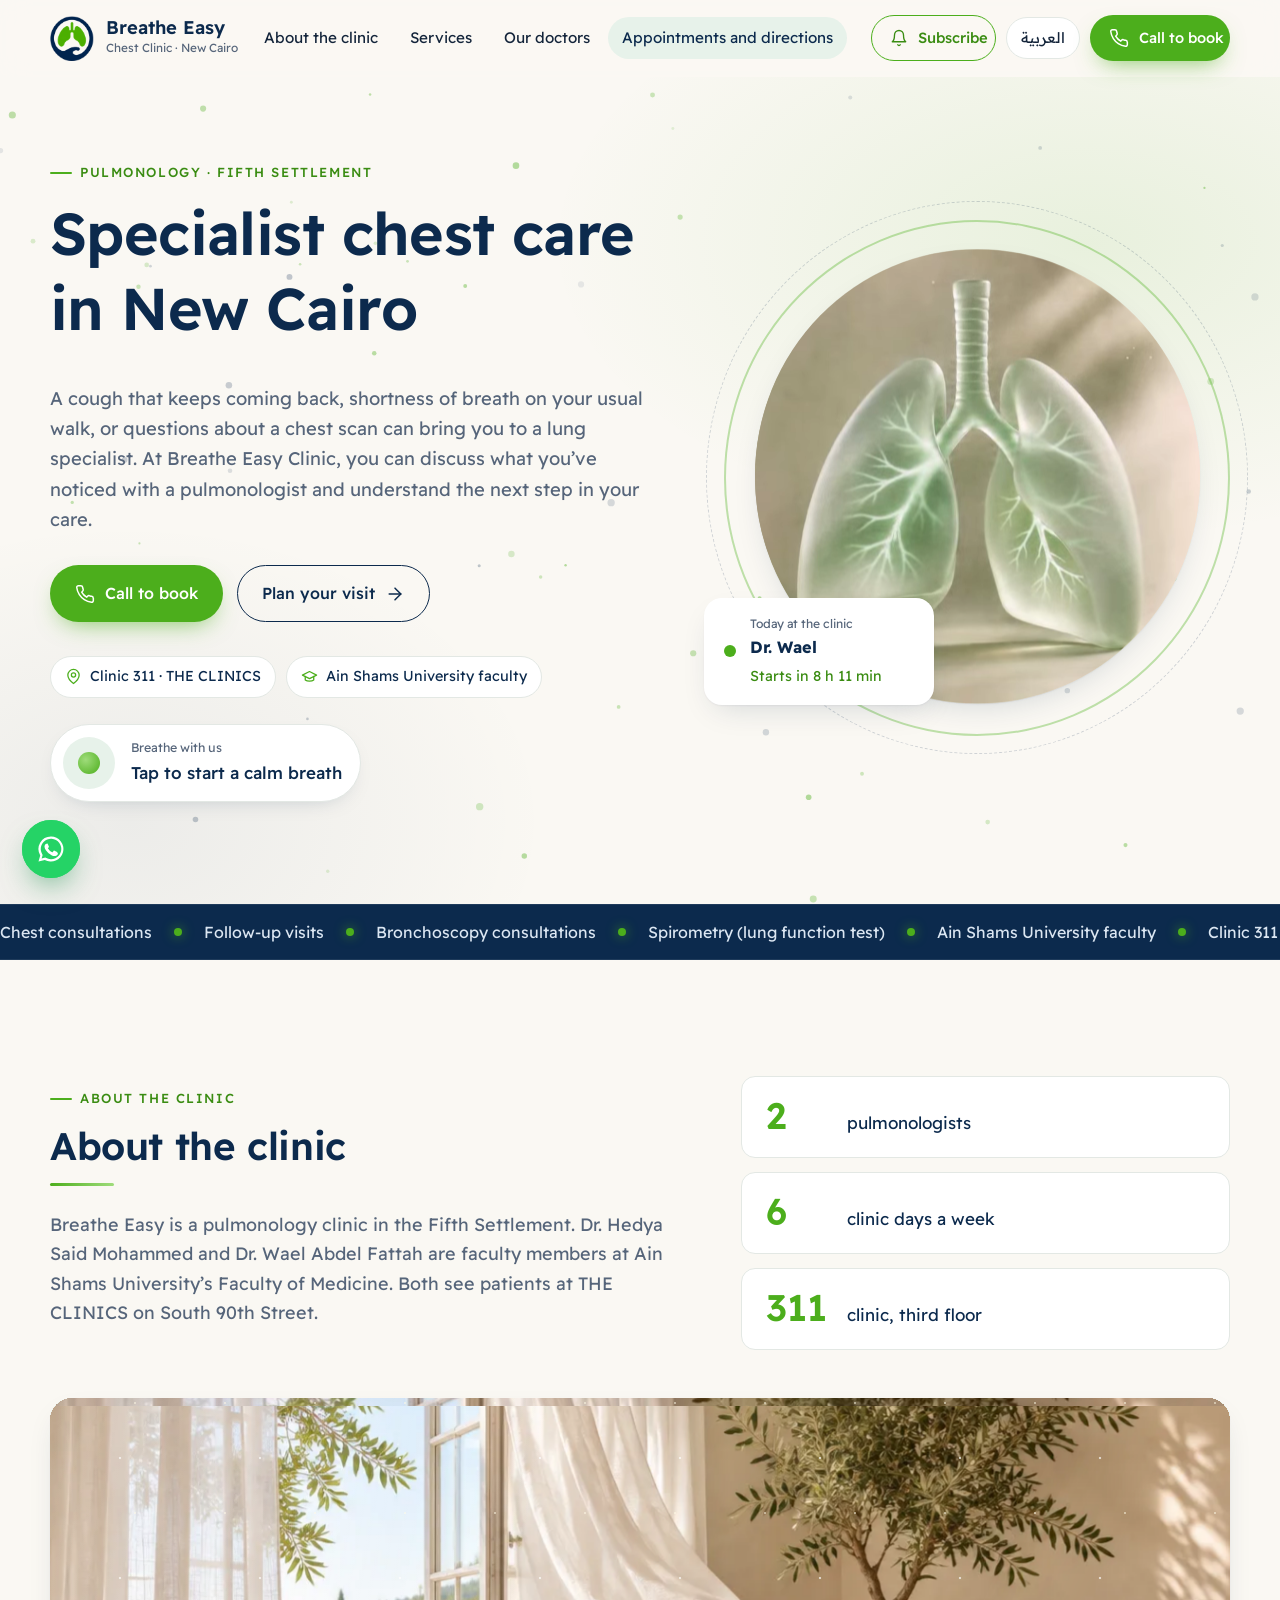
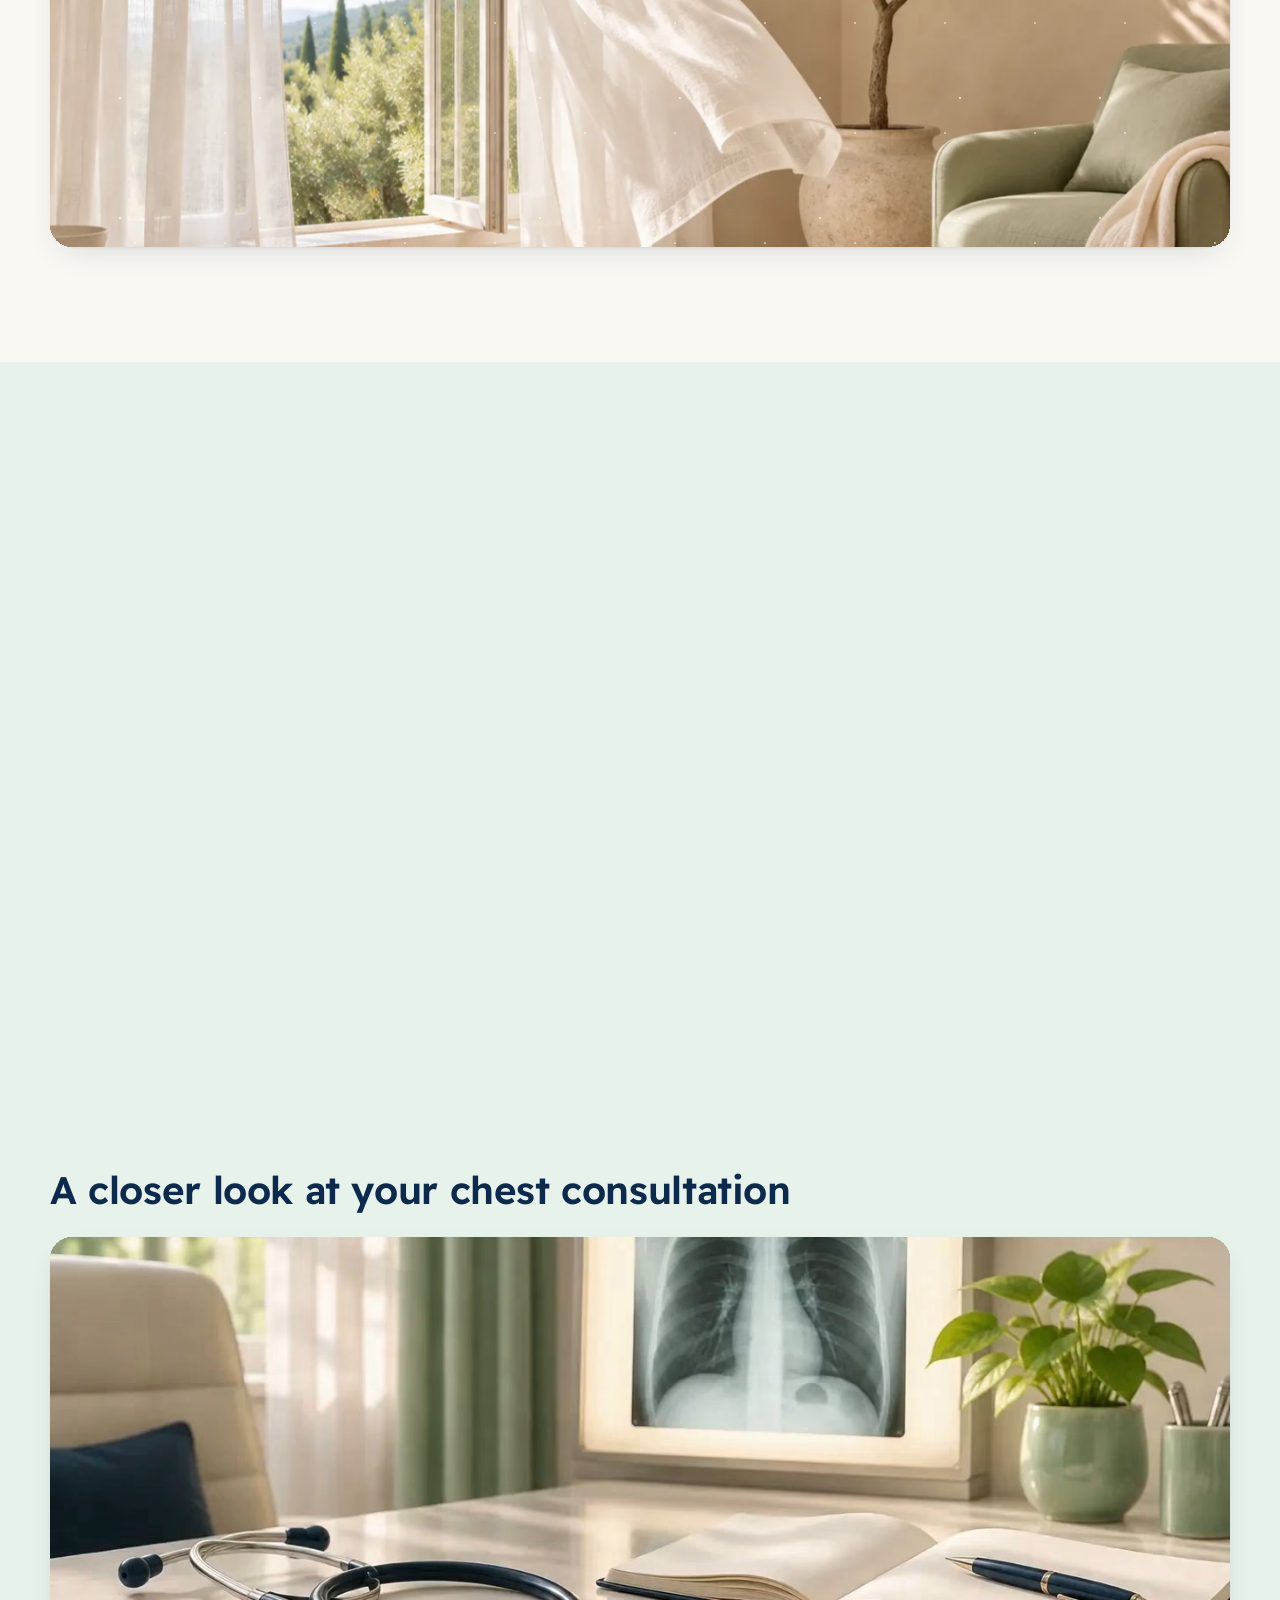
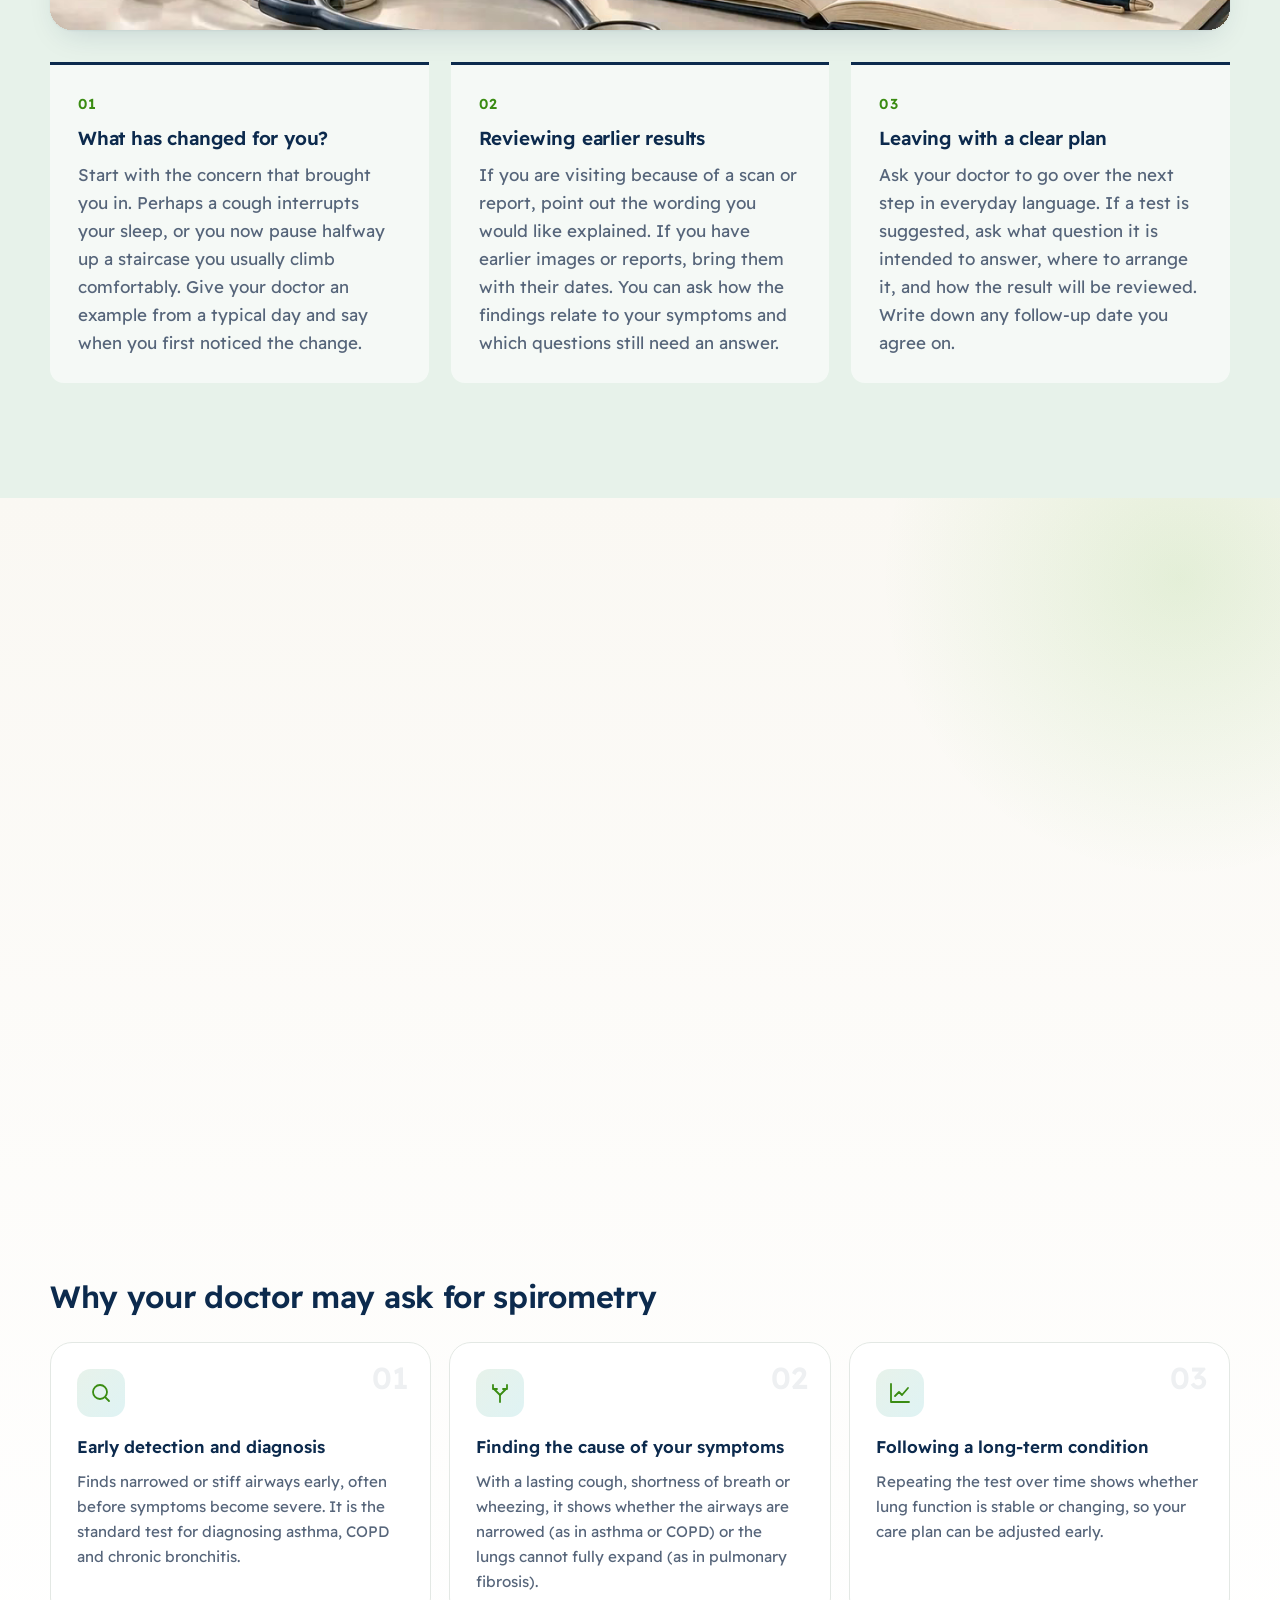
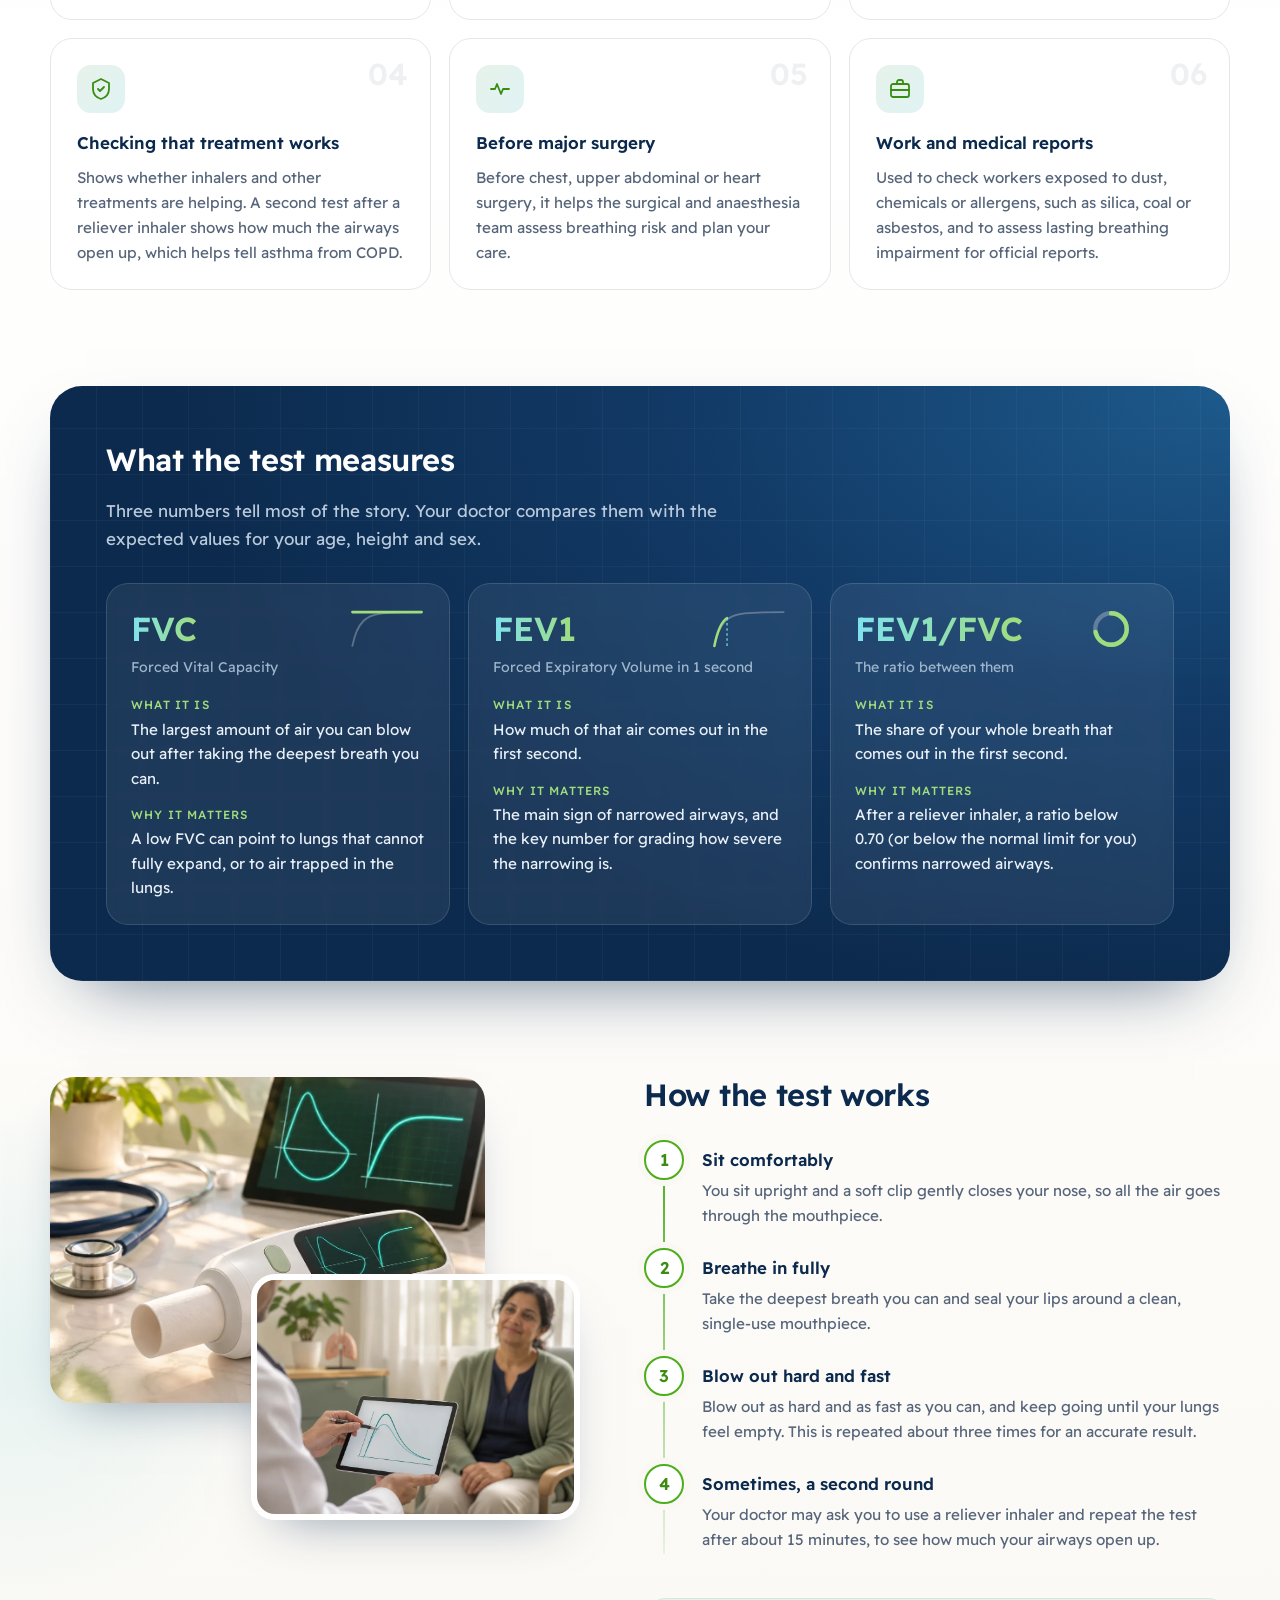
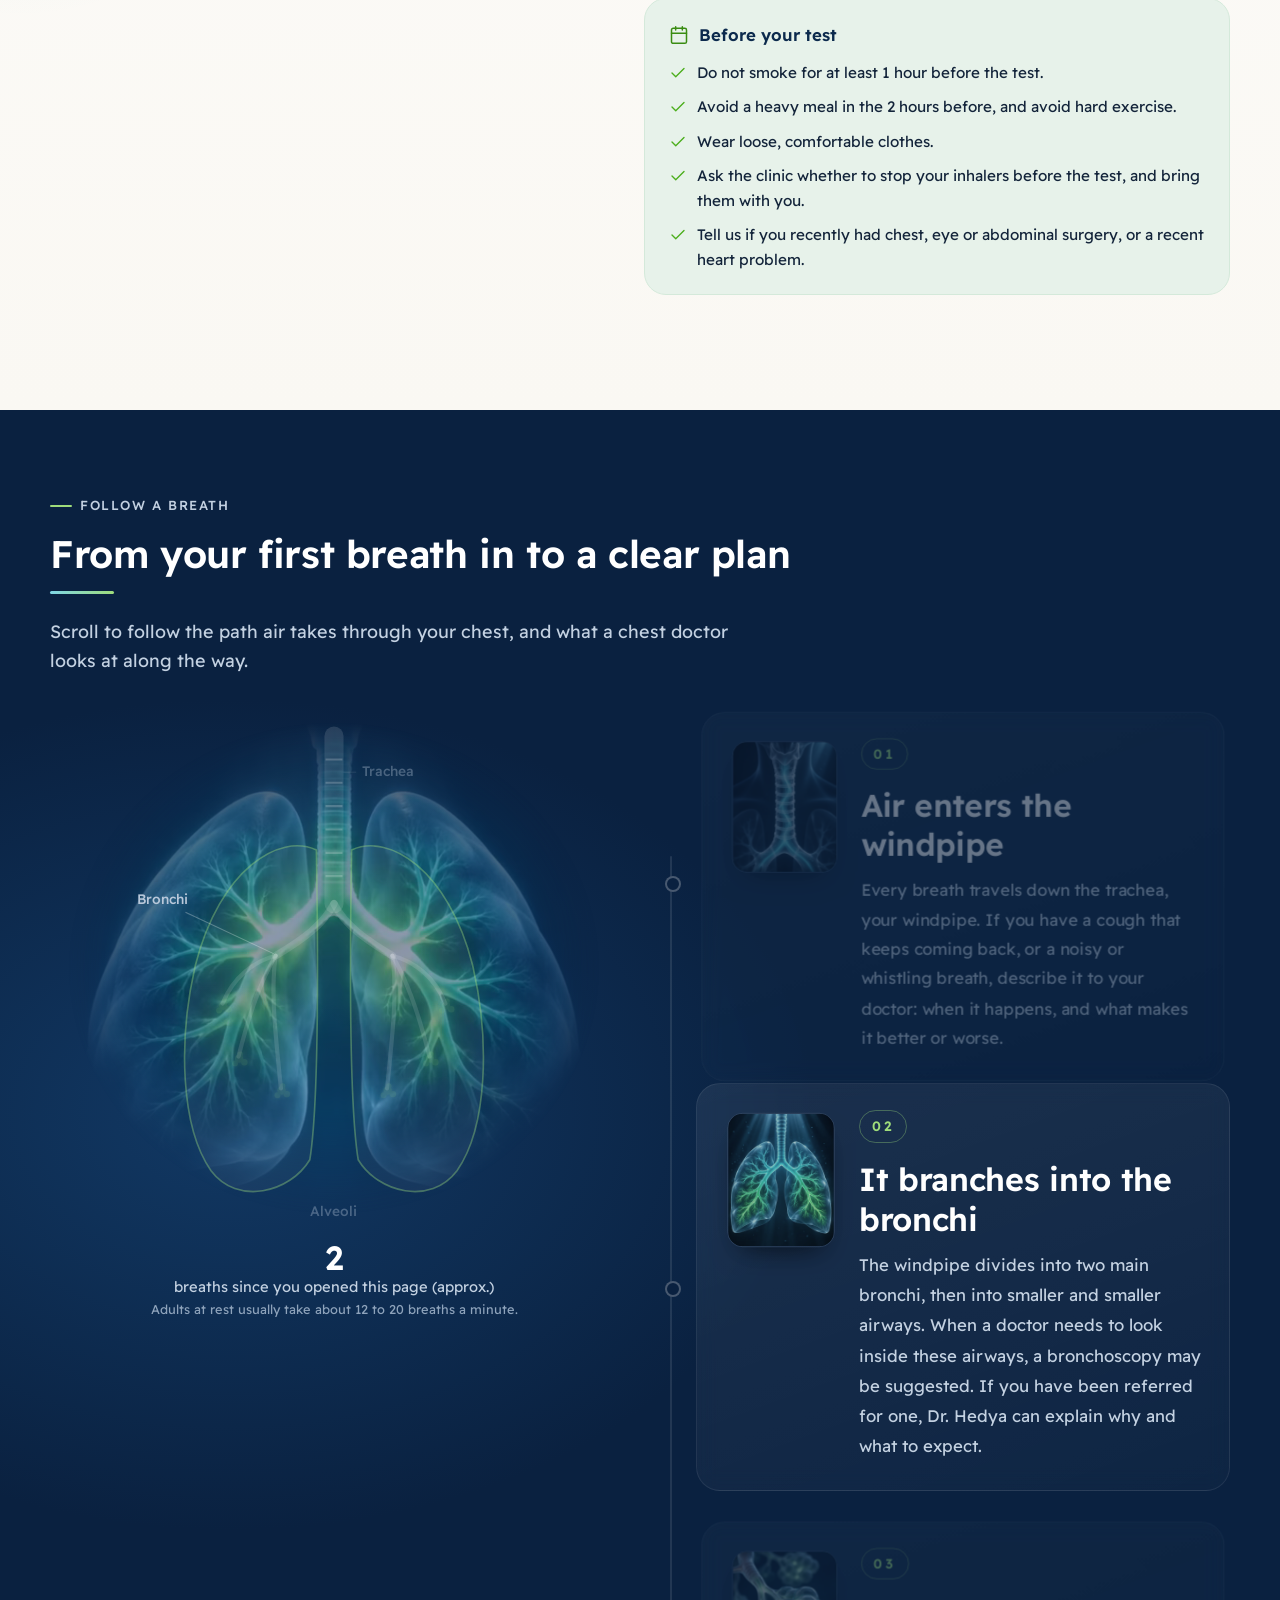
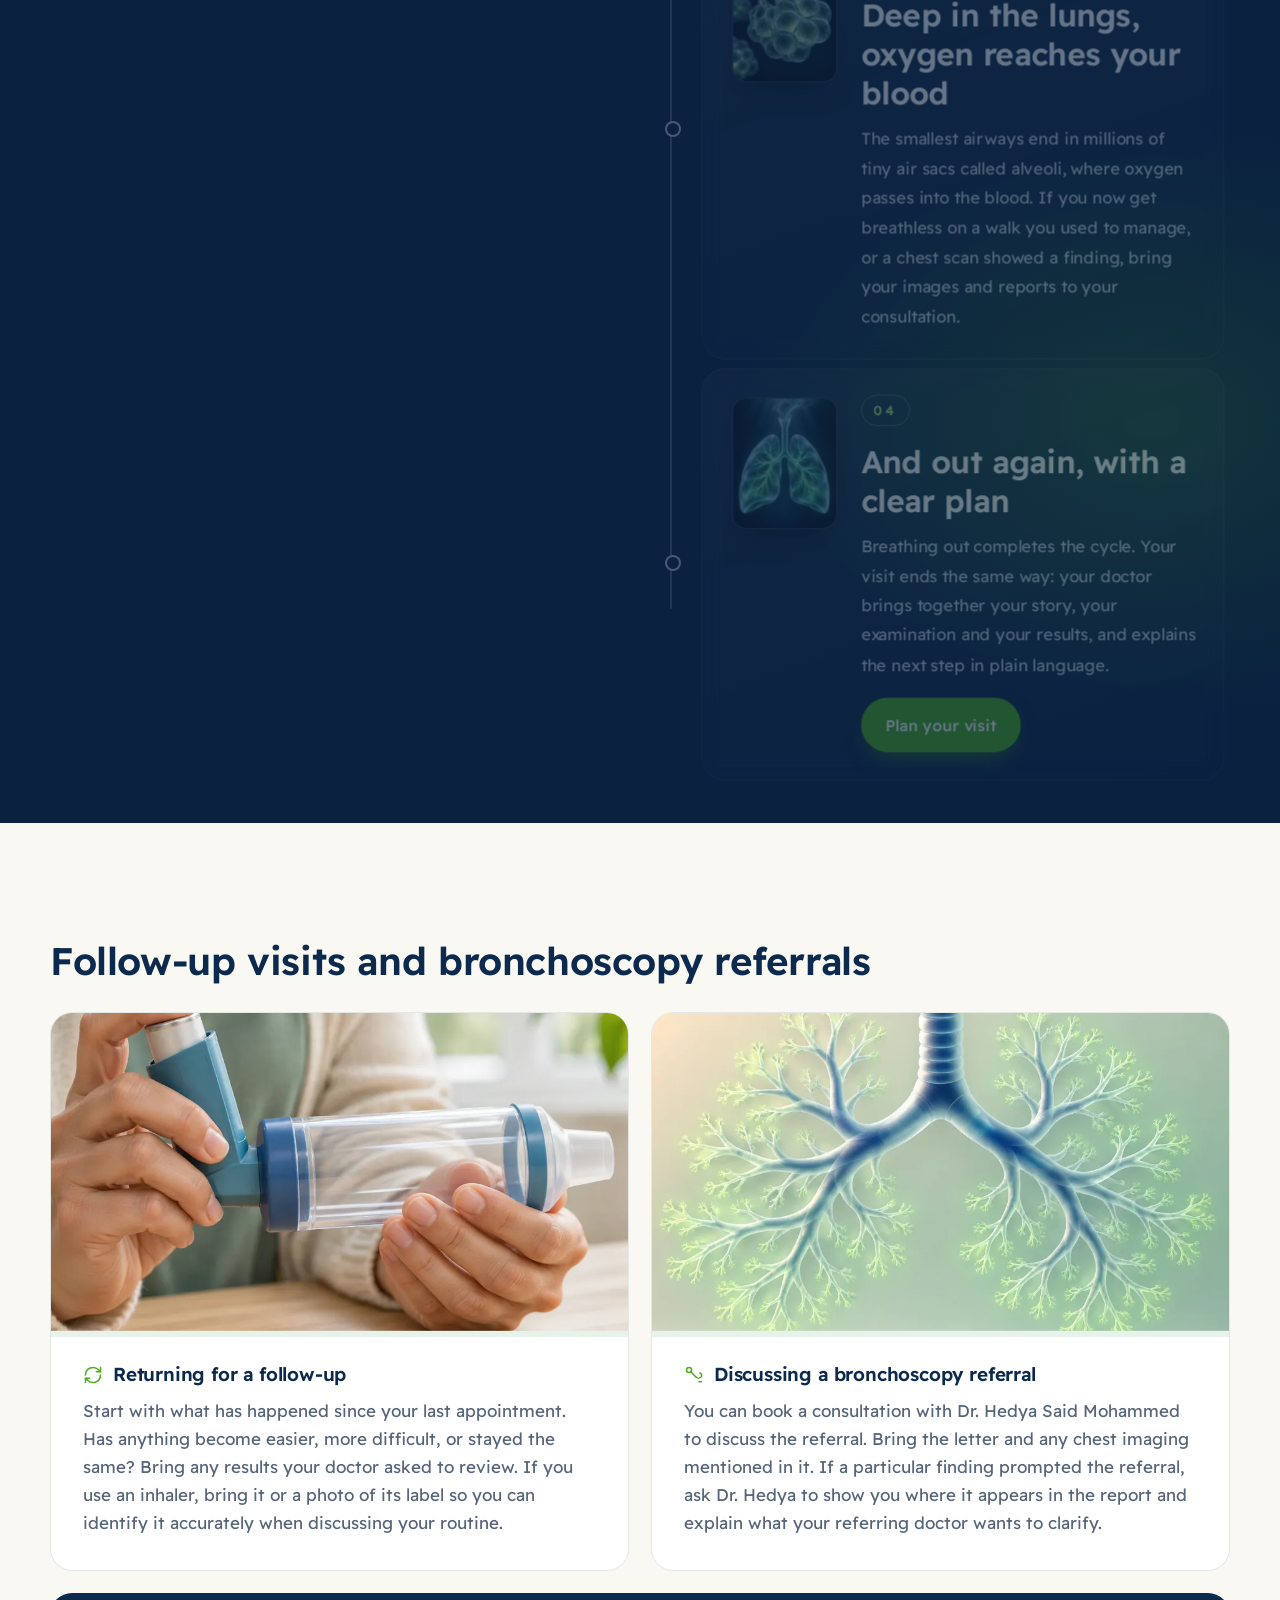
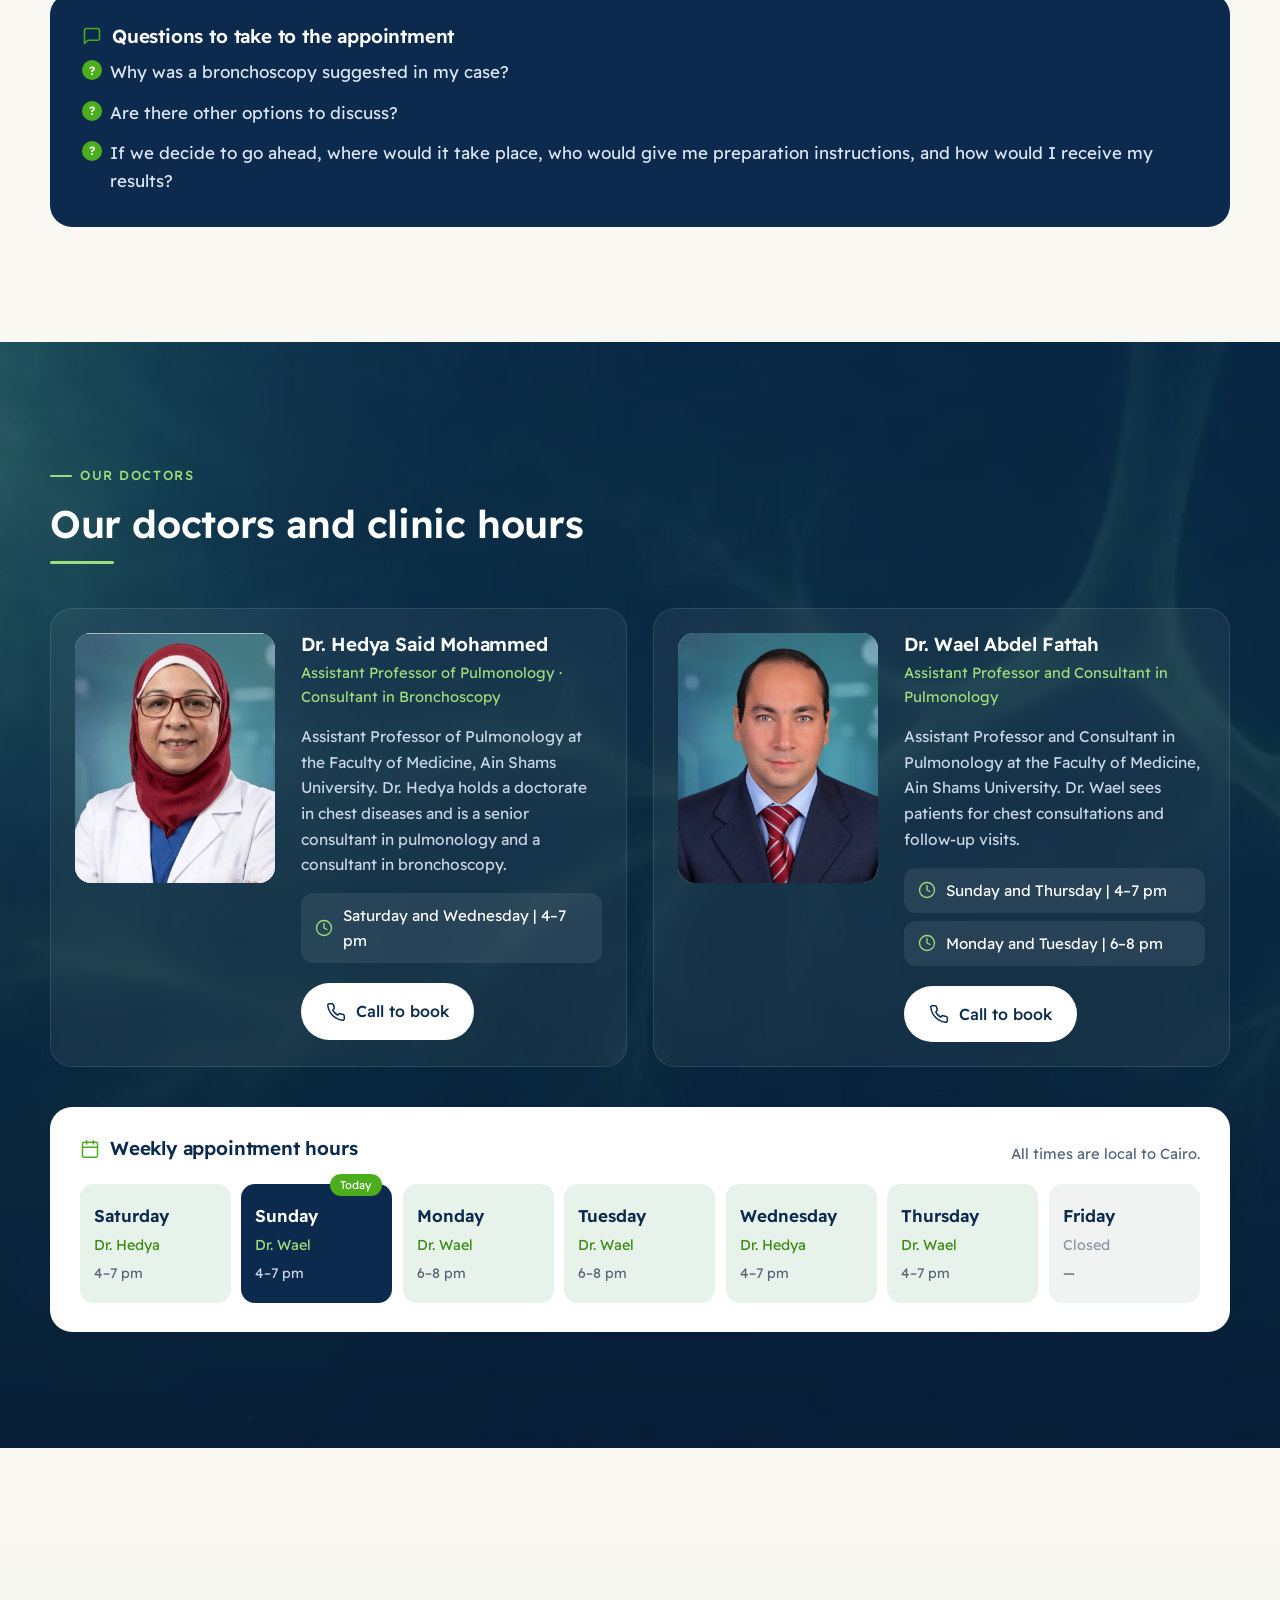
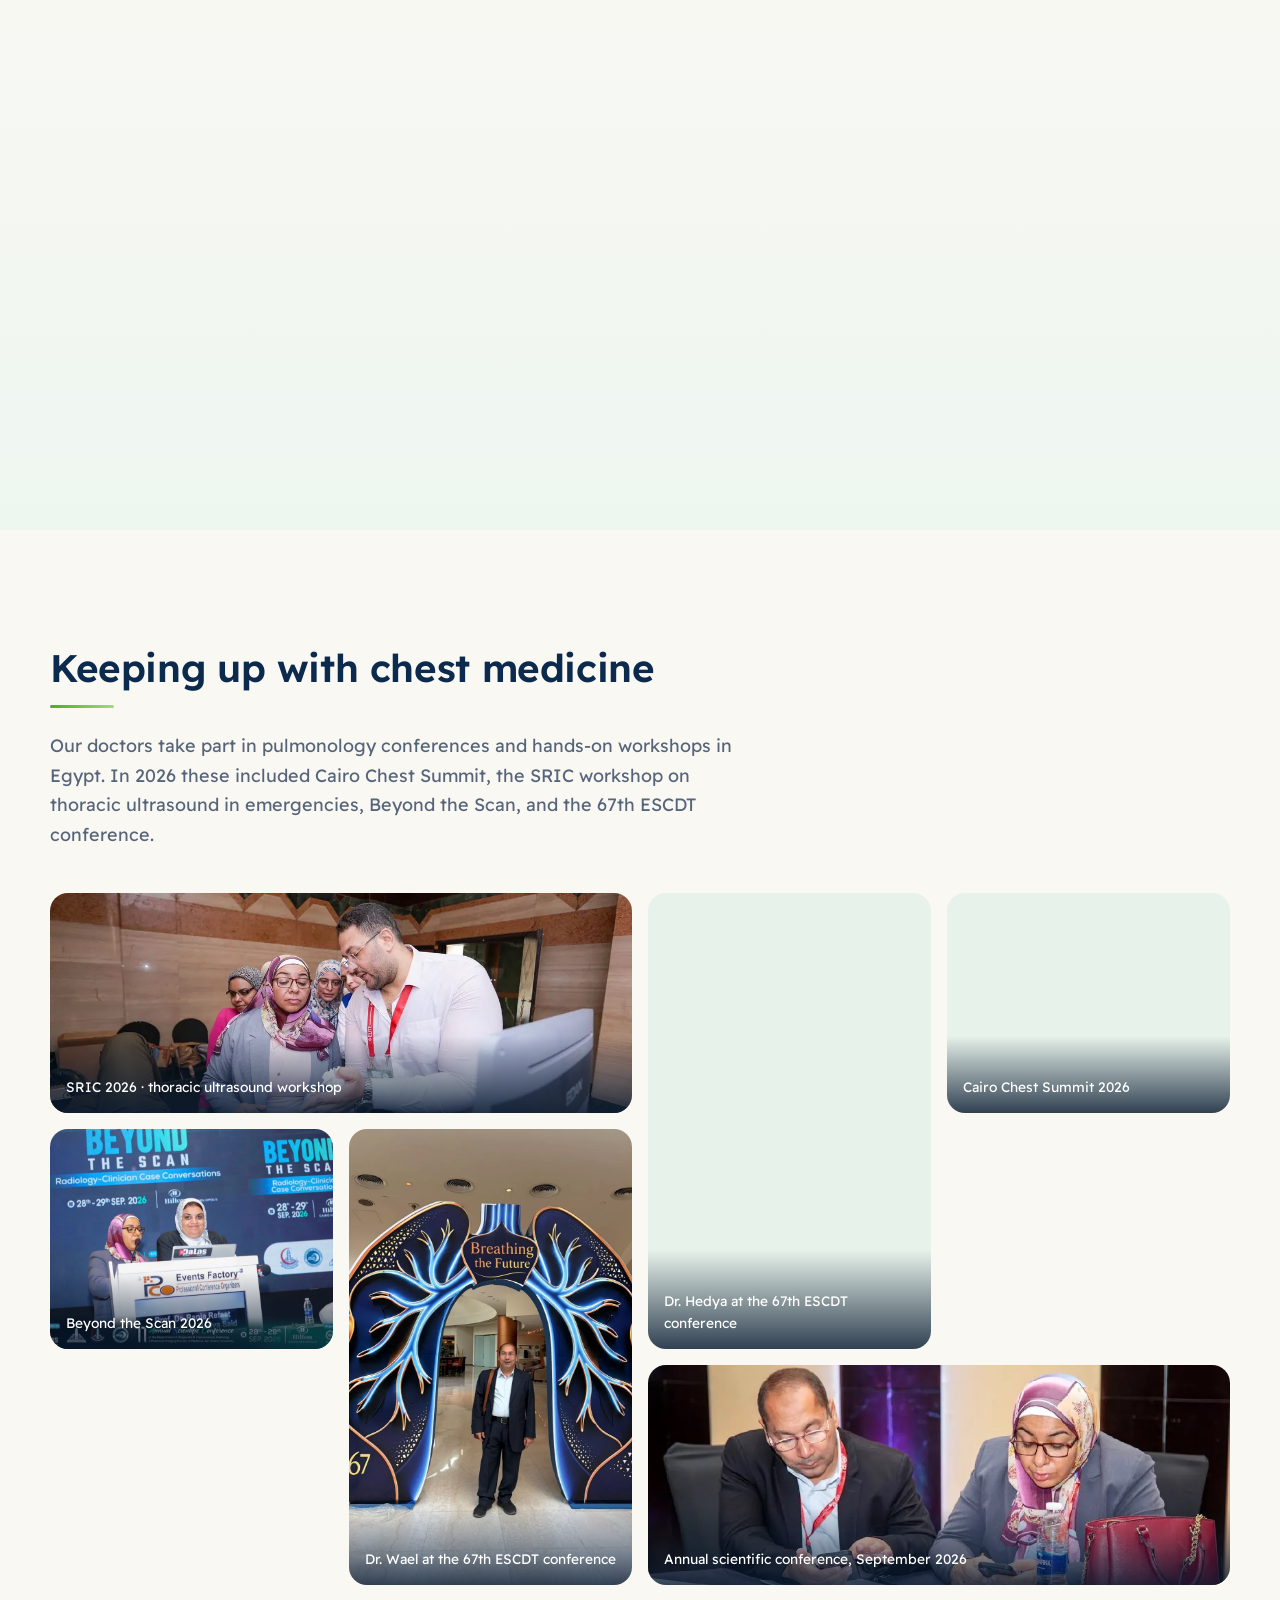
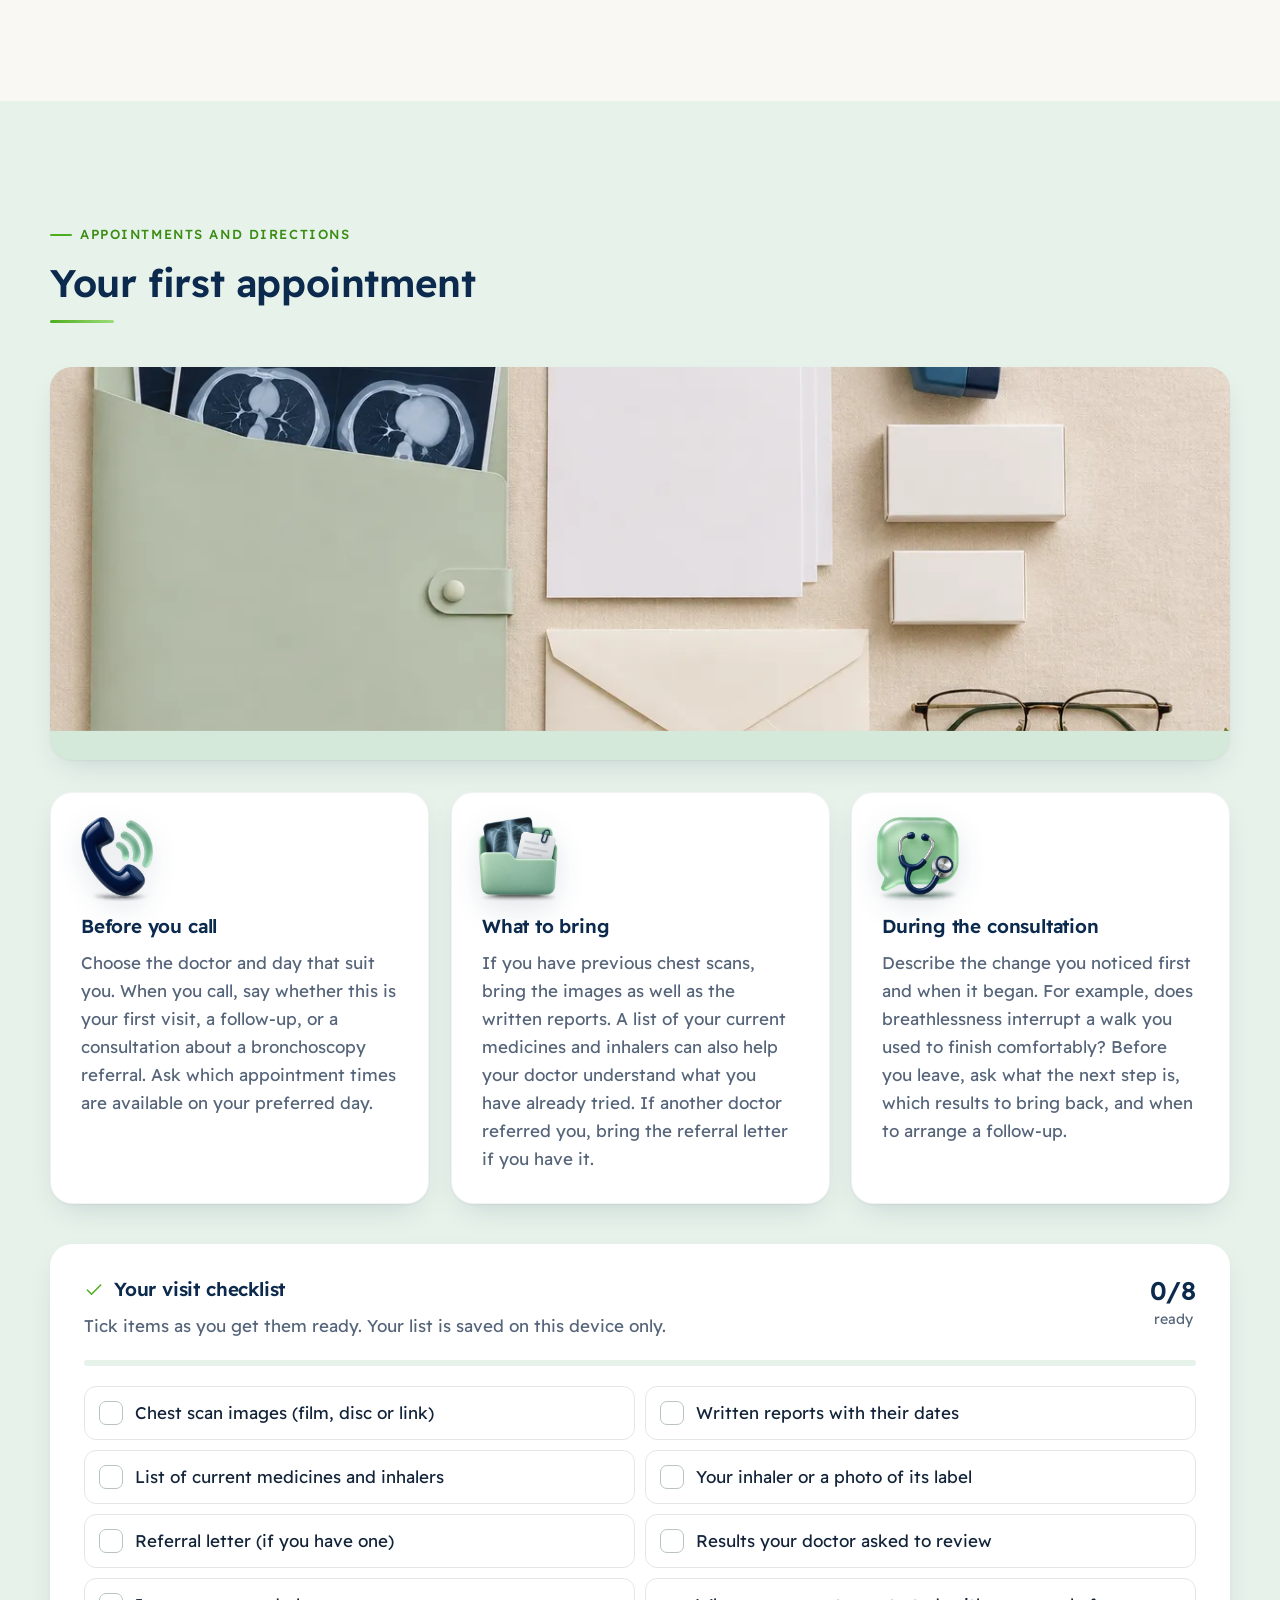
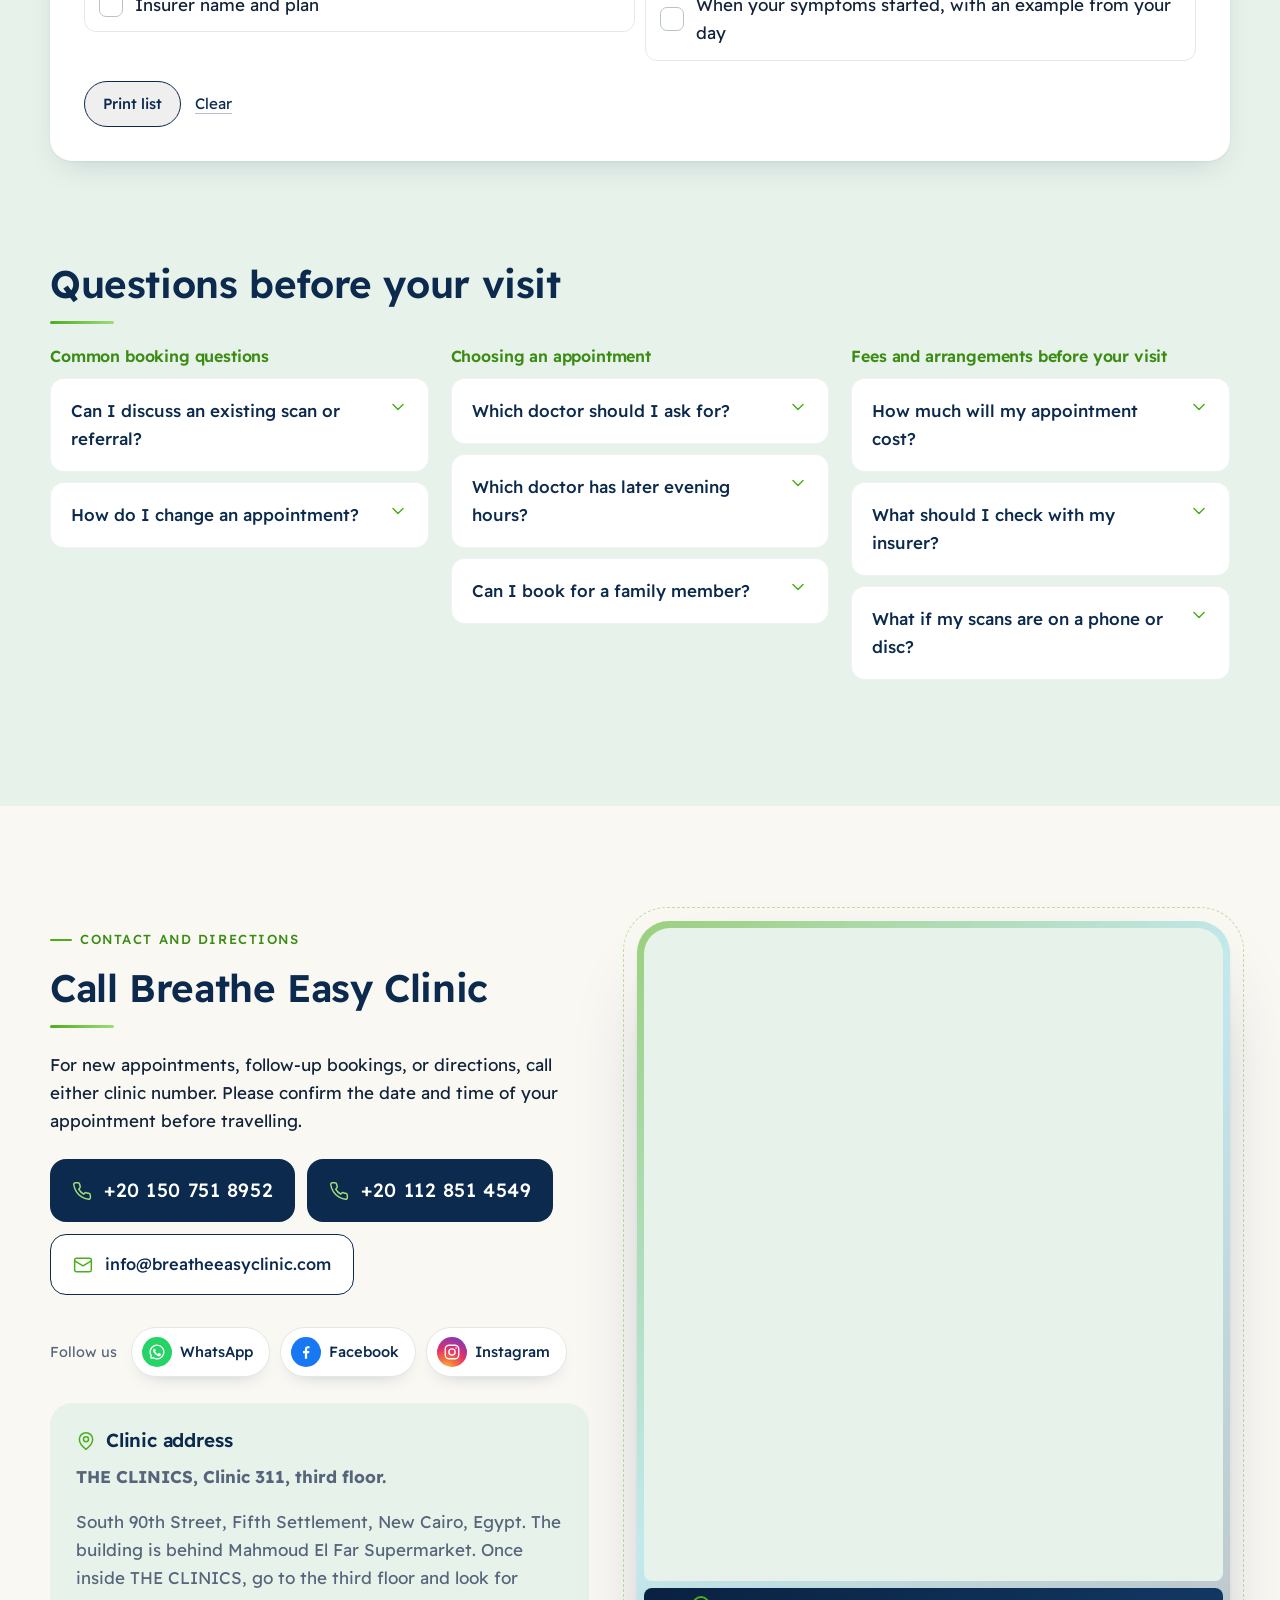
==== commit 8cf84437: "Fix banner videos: standard colour range, smooth eased loops, photo fallback on decode errors Co-Aut" ====
--- a/index.html
+++ b/index.html
@@ -36,11 +36,11 @@
 <link rel="preconnect" href="https://fonts.googleapis.com">
 <link rel="preconnect" href="https://fonts.gstatic.com" crossorigin>
 <link href="https://fonts.googleapis.com/css2?family=Readex+Pro:wght@300;400;500;600;700&display=swap" rel="stylesheet">
-<link rel="stylesheet" href="styles.css?v=202611282322">
-<link rel="stylesheet" href="features.css?v=202611282322">
-<link rel="stylesheet" href="dynamics.css?v=202611282322">
-<link rel="stylesheet" href="spiro.css?v=202611282322">
-<link rel="stylesheet" href="mobile.css?v=202611282322">
+<link rel="stylesheet" href="styles.css?v=202611282330">
+<link rel="stylesheet" href="features.css?v=202611282330">
+<link rel="stylesheet" href="dynamics.css?v=202611282330">
+<link rel="stylesheet" href="spiro.css?v=202611282330">
+<link rel="stylesheet" href="mobile.css?v=202611282330">
 <script type="application/ld+json">{"@context": "https://schema.org", "@type": "MedicalClinic", "name": "Breathe Easy Clinic", "alternateName": "عيادة تنفّس بسهولة", "medicalSpecialty": "Pulmonary", "url": "https://breatheeasyclinic.com/", "telephone": ["+201507518952", "+201128514549"], "email": "info@breatheeasyclinic.com", "image": "https://breatheeasyclinic.com/assets/og-cover.jpg", "address": {"@type": "PostalAddress", "streetAddress": "THE CLINICS, Clinic 311, third floor, South 90th Street", "addressLocality": "Fifth Settlement, New Cairo", "addressRegion": "Cairo", "addressCountry": "EG"}, "openingHoursSpecification": [{"@type": "OpeningHoursSpecification", "dayOfWeek": ["Saturday", "Wednesday"], "opens": "16:00", "closes": "19:00"}, {"@type": "OpeningHoursSpecification", "dayOfWeek": ["Sunday", "Thursday"], "opens": "16:00", "closes": "19:00"}, {"@type": "OpeningHoursSpecification", "dayOfWeek": ["Monday", "Tuesday"], "opens": "18:00", "closes": "20:00"}], "areaServed": [{"@type": "City", "name": "New Cairo"}, {"@type": "Place", "name": "Fifth Settlement"}], "availableLanguage": ["ar", "en"], "logo": "https://breatheeasyclinic.com/assets/logo-mark.png", "hasMap": "https://www.google.com/maps/search/?api=1&query=THE+CLINICS+South+90th+Street+Fifth+Settlement+New+Cairo", "isAcceptingNewPatients": true, "sameAs": ["https://www.facebook.com/profile.php?id=61596596594004", "https://www.instagram.com/breathe3679/"], "availableService": [{"@type": "MedicalProcedure", "name": "Chest consultations"}, {"@type": "MedicalProcedure", "name": "Follow-up visits"}, {"@type": "MedicalProcedure", "name": "Bronchoscopy consultations"}, {"@type": "MedicalProcedure", "name": "Spirometry (lung function test)"}], "employee": [{"@type": "Physician", "name": "Dr. Hedya Said Mohammed", "medicalSpecialty": "Pulmonary", "description": "Assistant Professor of Pulmonology at the Faculty of Medicine, Ain Shams University. Dr. Hedya holds a doctorate in chest diseases and is a senior consultant in pulmonology and a consultant in bronchoscopy.", "image": "https://breatheeasyclinic.com/assets/dr-hedya.webp", "alumniOf": {"@type": "CollegeOrUniversity", "name": "Ain Shams University"}}, {"@type": "Physician", "name": "Dr. Wael Abdel Fattah", "medicalSpecialty": "Pulmonary", "description": "Assistant Professor and Consultant in Pulmonology at the Faculty of Medicine, Ain Shams University. Dr. Wael sees patients for chest consultations and follow-up visits.", "image": "https://breatheeasyclinic.com/assets/dr-wael.webp", "alumniOf": {"@type": "CollegeOrUniversity", "name": "Ain Shams University"}}]}</script>
 <script type="application/ld+json">{"@context": "https://schema.org", "@type": "FAQPage", "mainEntity": [{"@type": "Question", "name": "Can I discuss an existing scan or referral?", "acceptedAnswer": {"@type": "Answer", "text": "Yes. Mention this when booking and bring the relevant documents. For a bronchoscopy referral, request a consultation with Dr. Hedya to discuss why the procedure was suggested and what happens next."}}, {"@type": "Question", "name": "How do I change an appointment?", "acceptedAnswer": {"@type": "Answer", "text": "Call the clinic with your name, your doctor’s name, and the date of your booking so you can ask about another available time."}}, {"@type": "Question", "name": "Which doctor should I ask for?", "acceptedAnswer": {"@type": "Answer", "text": "Both Dr. Hedya and Dr. Wael see patients for chest consultations. If you have already seen one of them and are returning with results, give that doctor’s name when you call. For a bronchoscopy referral, ask for a consultation with Dr. Hedya."}}, {"@type": "Question", "name": "Which doctor has later evening hours?", "acceptedAnswer": {"@type": "Answer", "text": "Dr. Wael’s Monday and Tuesday sessions run from 6 to 8 pm. If you prefer Saturday, Dr. Hedya sees patients from 4 to 7 pm. Call to check which appointment times are still available within the session."}}, {"@type": "Question", "name": "Can I book for a family member?", "acceptedAnswer": {"@type": "Answer", "text": "When you call on someone else’s behalf, have the patient’s name, the preferred doctor, and a suitable day ready. If the patient needs help getting to the third floor, ask about the building entrance, lift access, and the easiest drop-off point before setting out."}}, {"@type": "Question", "name": "How much will my appointment cost?", "acceptedAnswer": {"@type": "Answer", "text": "Tell the clinic whether you are booking a first consultation, returning with test results, or discussing a referral. Ask for the fee for that visit and which payment methods you can use. If you need a receipt for reimbursement, mention it when you book."}}, {"@type": "Question", "name": "What should I check with my insurer?", "acceptedAnswer": {"@type": "Answer", "text": "Have the name of your insurer and your plan ready. Ask the clinic whether it accepts that specific plan, then check with your insurer about referrals, prior approval, and any amount you would pay yourself."}}, {"@type": "Question", "name": "What if my scans are on a phone or disc?", "acceptedAnswer": {"@type": "Answer", "text": "When booking, ask which formats the doctor can review. If your images are accessed through a radiology centre’s link, check that the link opens before your visit. Keep the written report with the images so the doctor can tell which examination and date they belong to."}}]}</script>
 <script type="application/ld+json">{"@context": "https://schema.org", "@type": "WebSite", "name": "Breathe Easy Clinic", "alternateName": "عيادة تنفّس بسهولة", "url": "https://breatheeasyclinic.com/", "inLanguage": ["en", "ar"]}</script>
@@ -132,7 +132,7 @@
       <li><b data-count="311">311</b><span>clinic, third floor</span></li>
     </ul>
   </div>
-  <div class="wrap"><figure class="banner banner-air reveal"><span class="air-sun" aria-hidden="true"></span><span class="air-dust" aria-hidden="true"></span><video class="bg-video air-video" muted loop playsinline preload="none" poster="assets/img-air.webp" aria-hidden="true"><source src="assets/air-wind.webm?v=202611282322" type="video/webm"><source src="assets/air-wind.mp4?v=202611282322" type="video/mp4"></video><img src="assets/img-air.webp" alt="Sunlit room with curtains moving in a breeze" loading="lazy" width="1600" height="900"></figure></div>
+  <div class="wrap"><figure class="banner banner-air reveal"><span class="air-sun" aria-hidden="true"></span><span class="air-dust" aria-hidden="true"></span><video class="bg-video air-video" muted loop playsinline preload="none" poster="assets/img-air.webp" aria-hidden="true"><source src="assets/air-wind.webm?v=202611282330" type="video/webm"><source src="assets/air-wind.mp4?v=202611282330" type="video/mp4"></video><img src="assets/img-air.webp" alt="Sunlit room with curtains moving in a breeze" loading="lazy" width="1600" height="900"></figure></div>
 </section>
 
 <section class="services section tint" id="services">
@@ -148,7 +148,7 @@
     <div class="steps-block">
       <div class="steps-head">
         <h2 class="reveal">A closer look at your chest consultation</h2>
-        <figure class="banner short banner-vid reveal"><video class="bg-video" muted loop playsinline preload="none" poster="assets/img-consult.webp" aria-hidden="true"><source src="assets/consult-desk.webm?v=202611282322" type="video/webm"><source src="assets/consult-desk.mp4?v=202611282322" type="video/mp4"></video><img src="assets/img-consult.webp" alt="Chest consultation desk with stethoscope and chest X-ray" loading="lazy" width="1600" height="900"></figure>
+        <figure class="banner short banner-vid reveal"><video class="bg-video" muted loop playsinline preload="none" poster="assets/img-consult.webp" aria-hidden="true"><source src="assets/consult-desk.webm?v=202611282330" type="video/webm"><source src="assets/consult-desk.mp4?v=202611282330" type="video/mp4"></video><img src="assets/img-consult.webp" alt="Chest consultation desk with stethoscope and chest X-ray" loading="lazy" width="1600" height="900"></figure>
       </div>
       <ol class="steps">
         <li class="reveal"><span class="num">01</span><h3>What has changed for you?</h3><p>Start with the concern that brought you in. Perhaps a cough interrupts your sleep, or you now pause halfway up a staircase you usually climb comfortably. Give your doctor an example from a typical day and say when you first noticed the change.</p></li>
@@ -222,7 +222,7 @@
     <div class="sec-head reveal"><p class="eyebrow">Follow a breath</p><h2>From your first breath in to a clear plan</h2><p class="body-lg">Scroll to follow the path air takes through your chest, and what a chest doctor looks at along the way.</p></div>
     <div class="jr-grid">
       <div class="jr-stage">
-        <div class="jr-glow" aria-hidden="true"><video class="bg-video jr-video" muted loop playsinline preload="none" poster="assets/jr-bg.webp" aria-hidden="true"><source src="assets/jr-breath.webm?v=202611282322" type="video/webm"><source src="assets/jr-breath.mp4?v=202611282322" type="video/mp4"></video></div>
+        <div class="jr-glow" aria-hidden="true"><video class="bg-video jr-video" muted loop playsinline preload="none" poster="assets/jr-bg.webp" aria-hidden="true"><source src="assets/jr-breath.webm?v=202611282330" type="video/webm"><source src="assets/jr-breath.mp4?v=202611282330" type="video/mp4"></video></div>
         <svg class="jr-svg" viewBox="0 0 400 475" dir="ltr" role="img" aria-label="From your first breath in to a clear plan">
           <defs><linearGradient id="jrAir" gradientUnits="userSpaceOnUse" x1="0" y1="20" x2="0" y2="440"><stop offset="0" stop-color="#7fd6e6"/><stop offset=".55" stop-color="#9fdc7b"/><stop offset="1" stop-color="#4cae1c"/></linearGradient></defs>
           <g class="jr-lungs">
@@ -330,7 +330,7 @@
 <section class="section tint" id="visit">
   <div class="wrap">
     <div class="sec-head reveal"><p class="eyebrow">Appointments and directions</p><h2>Your first appointment</h2></div>
-    <figure class="banner short banner-vid reveal"><video class="bg-video" muted loop playsinline preload="none" poster="assets/img-bring.webp" aria-hidden="true"><source src="assets/bring-items.webm?v=202611282322" type="video/webm"><source src="assets/bring-items.mp4?v=202611282322" type="video/mp4"></video><img src="assets/img-bring.webp" alt="Chest scans, reports, inhaler and referral letter to bring to the visit" loading="lazy" width="1600" height="900"></figure>
+    <figure class="banner short banner-vid reveal"><video class="bg-video" muted loop playsinline preload="none" poster="assets/img-bring.webp" aria-hidden="true"><source src="assets/bring-items.webm?v=202611282330" type="video/webm"><source src="assets/bring-items.mp4?v=202611282330" type="video/mp4"></video><img src="assets/img-bring.webp" alt="Chest scans, reports, inhaler and referral letter to bring to the visit" loading="lazy" width="1600" height="900"></figure>
     <div class="cards3">
       <article class="card reveal"><div class="svc-ic3d"><img src="assets/icon3d-phone.webp" alt="" width="128" height="128" loading="lazy"></div><h3>Before you call</h3><p>Choose the doctor and day that suit you. When you call, say whether this is your first visit, a follow-up, or a consultation about a bronchoscopy referral. Ask which appointment times are available on your preferred day.</p></article>
       <article class="card reveal"><div class="svc-ic3d"><img src="assets/icon3d-folder.webp" alt="" width="128" height="128" loading="lazy"></div><h3>What to bring</h3><p>If you have previous chest scans, bring the images as well as the written reports. A list of your current medicines and inhalers can also help your doctor understand what you have already tried. If another doctor referred you, bring the referral letter if you have it.</p></article>
@@ -460,9 +460,9 @@
 <a class="float-call" href="tel:+201507518952" aria-label="Call to book"><svg class="ic" viewBox="0 0 24 24" fill="none" stroke="currentColor" stroke-width="1.8" stroke-linecap="round" stroke-linejoin="round" aria-hidden="true"><path d="M22 16.9v3a2 2 0 0 1-2.2 2 19.8 19.8 0 0 1-8.6-3.1 19.5 19.5 0 0 1-6-6A19.8 19.8 0 0 1 2.1 4.2 2 2 0 0 1 4.1 2h3a2 2 0 0 1 2 1.7c.1.9.4 1.8.7 2.7a2 2 0 0 1-.5 2.1L8 9.8a16 16 0 0 0 6 6l1.3-1.3a2 2 0 0 1 2.1-.4c.9.3 1.8.6 2.7.7a2 2 0 0 1 1.7 2z"/></svg><span>Call to book</span></a>
 
 <script>window.CLINIC={"lang": "en", "schedule": {"6": {"doc": "Dr. Hedya", "time": "4–7 pm", "from": "16:00", "to": "19:00", "id": "hedya"}, "0": {"doc": "Dr. Wael", "time": "4–7 pm", "from": "16:00", "to": "19:00", "id": "wael"}, "1": {"doc": "Dr. Wael", "time": "6–8 pm", "from": "18:00", "to": "20:00", "id": "wael"}, "2": {"doc": "Dr. Wael", "time": "6–8 pm", "from": "18:00", "to": "20:00", "id": "wael"}, "3": {"doc": "Dr. Hedya", "time": "4–7 pm", "from": "16:00", "to": "19:00", "id": "hedya"}, "4": {"doc": "Dr. Wael", "time": "4–7 pm", "from": "16:00", "to": "19:00", "id": "wael"}}, "days": ["Sunday", "Monday", "Tuesday", "Wednesday", "Thursday", "Friday", "Saturday"], "s": {"today": "Today at the clinic", "closed_today": "No clinic session today", "next_session": "Next session", "status_open": "Open now", "status_until": "until", "status_next": "Next session", "starts_in": "Starts in", "ends_in": "Session ends in", "q1": "What is your visit for?", "q2": "Which doctor would you like to see?", "q3": "Choose a session", "t_first": "First visit", "t_first_d": "A new chest consultation", "t_follow": "Follow-up", "t_follow_d": "Returning with results or changes", "t_bronch": "Bronchoscopy referral", "t_bronch_d": "Discuss a referral with Dr. Hedya", "any_doc": "No preference", "any_doc_d": "Show all sessions", "only_hedya": "Bronchoscopy referral consultations are with Dr. Hedya.", "step": "Step", "back": "Back", "restart": "Start again", "your_plan": "Your visit plan", "visit": "Visit", "doctor": "Doctor", "session": "Session", "bring": "What to bring", "call_confirm": "Call to confirm", "add_cal": "Add to calendar", "copy": "Copy details", "copied": "Copied", "plan_note": "Times shown are the doctor’s clinic hours. Call to check which appointment times are still available within the session.", "today_word": "Today", "tomorrow_word": "Tomorrow", "hedya_n": "Dr. Hedya Said Mohammed", "wael_n": "Dr. Wael Abdel Fattah", "dr_hedya_short": "Dr. Hedya", "dr_wael_short": "Dr. Wael", "hedya_role": "Assistant Professor of Pulmonology · Consultant in Bronchoscopy", "wael_role": "Assistant Professor and Consultant in Pulmonology", "brand": "Breathe Easy", "addr_1": "THE CLINICS, Clinic 311, third floor.", "addr_2": "South 90th Street, Fifth Settlement, New Cairo, Egypt. The building is behind Mahmoud El Far Supermarket. Once inside THE CLINICS, go to the third floor and look for Clinic 311.", "nl_sending": "Sending…", "nl_ok": "Thank you! You're subscribed to Breathe Easy Clinic news.", "nl_err": "Sorry, that didn't go through. Please try again or email us at info@breatheeasyclinic.com.", "nl_bad": "Please enter a valid email address and tick the box.", "nl_btn": "Subscribe", "closed": "Closed", "holiday": "Closed", "ann_close": "Close", "bring_first": ["Previous chest scan images and their written reports", "A list of your current medicines and inhalers", "The referral letter, if another doctor referred you"], "bring_follow": ["Any results your doctor asked to review", "Your inhaler, or a photo of its label", "Notes on what has become easier, harder or stayed the same"], "bring_bronch": ["The referral letter", "Any chest imaging mentioned in the letter", "Your questions about why the procedure was suggested"]}, "phone": "01507518952", "phones": ["01507518952", "01128514549"], "email": "info@breatheeasyclinic.com"};</script>
-<script src="main.js?v=202611282322" defer></script>
-<script src="dynamics.js?v=202611282322" defer></script>
-<script src="config.js?v=202611282322" defer></script>
-<script src="live.js?v=202611282322" defer></script>
+<script src="main.js?v=202611282330" defer></script>
+<script src="dynamics.js?v=202611282330" defer></script>
+<script src="config.js?v=202611282330" defer></script>
+<script src="live.js?v=202611282330" defer></script>
 </body>
 </html>
